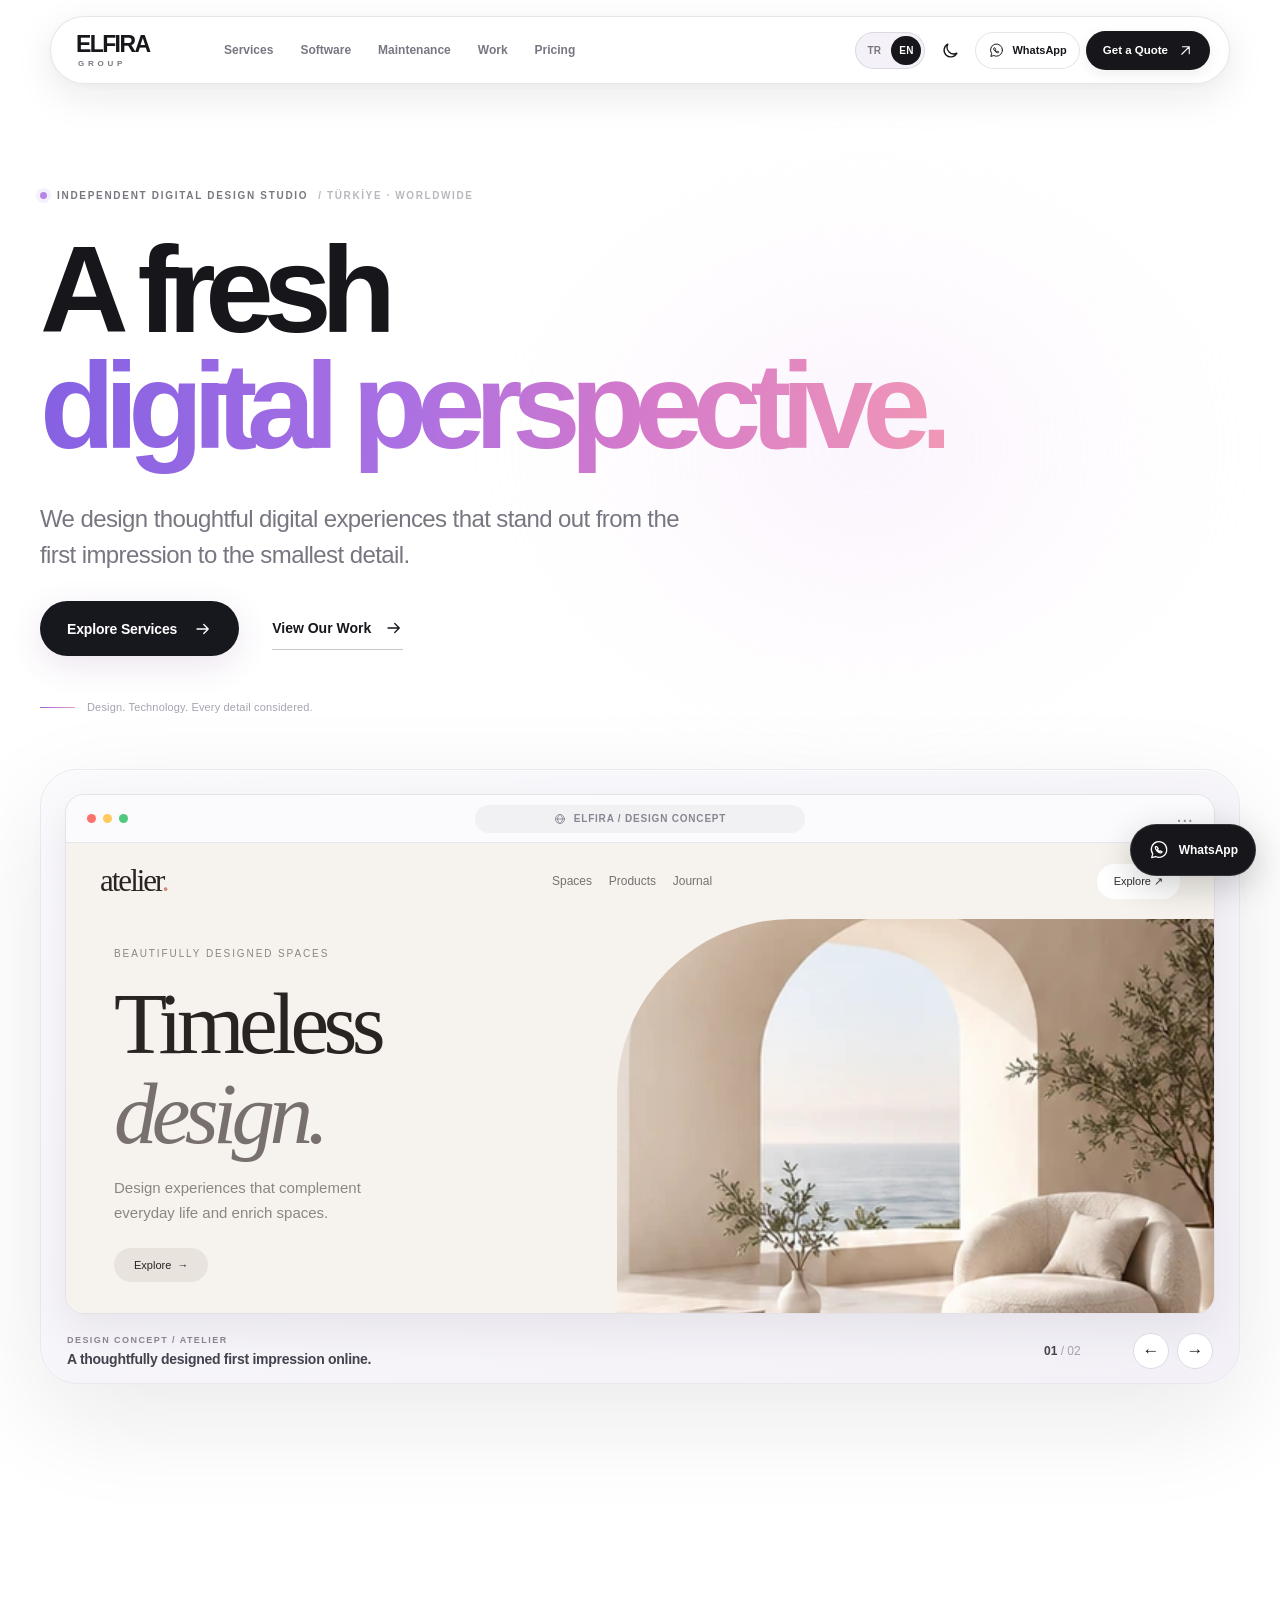
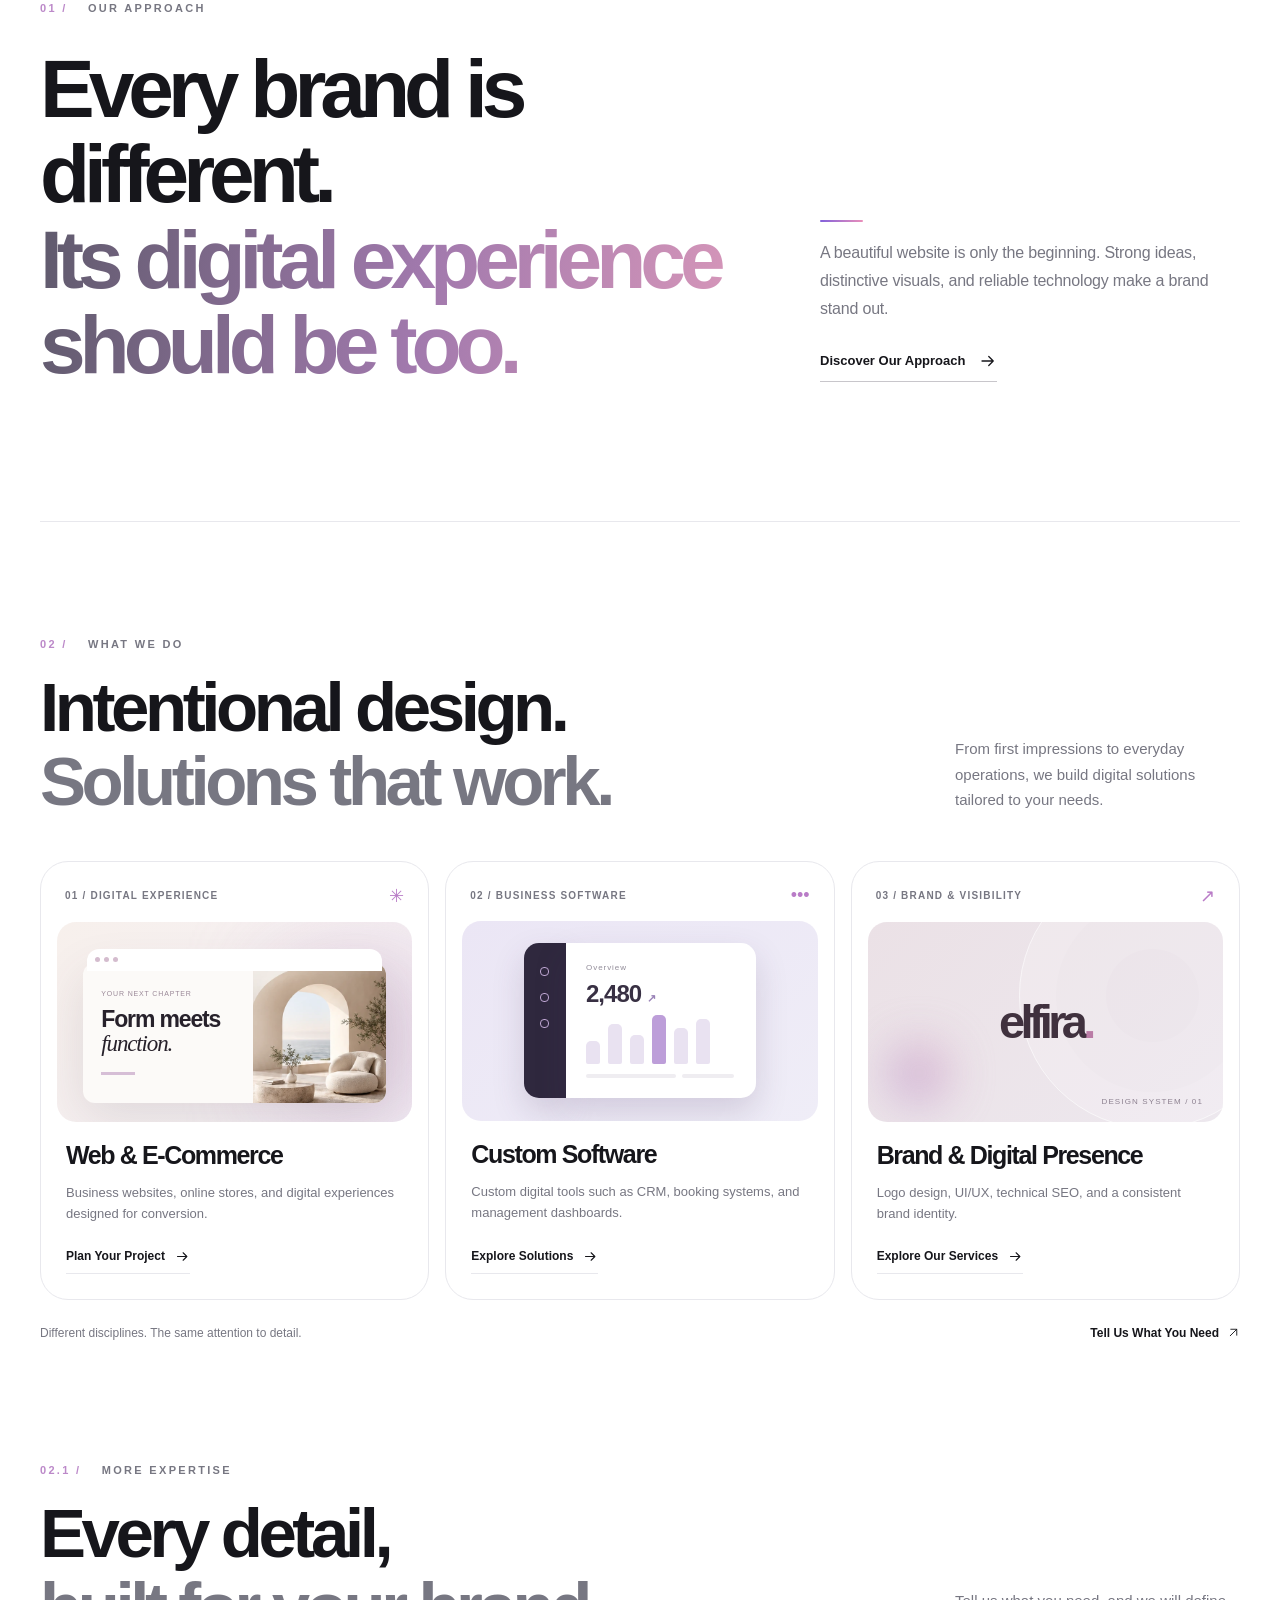
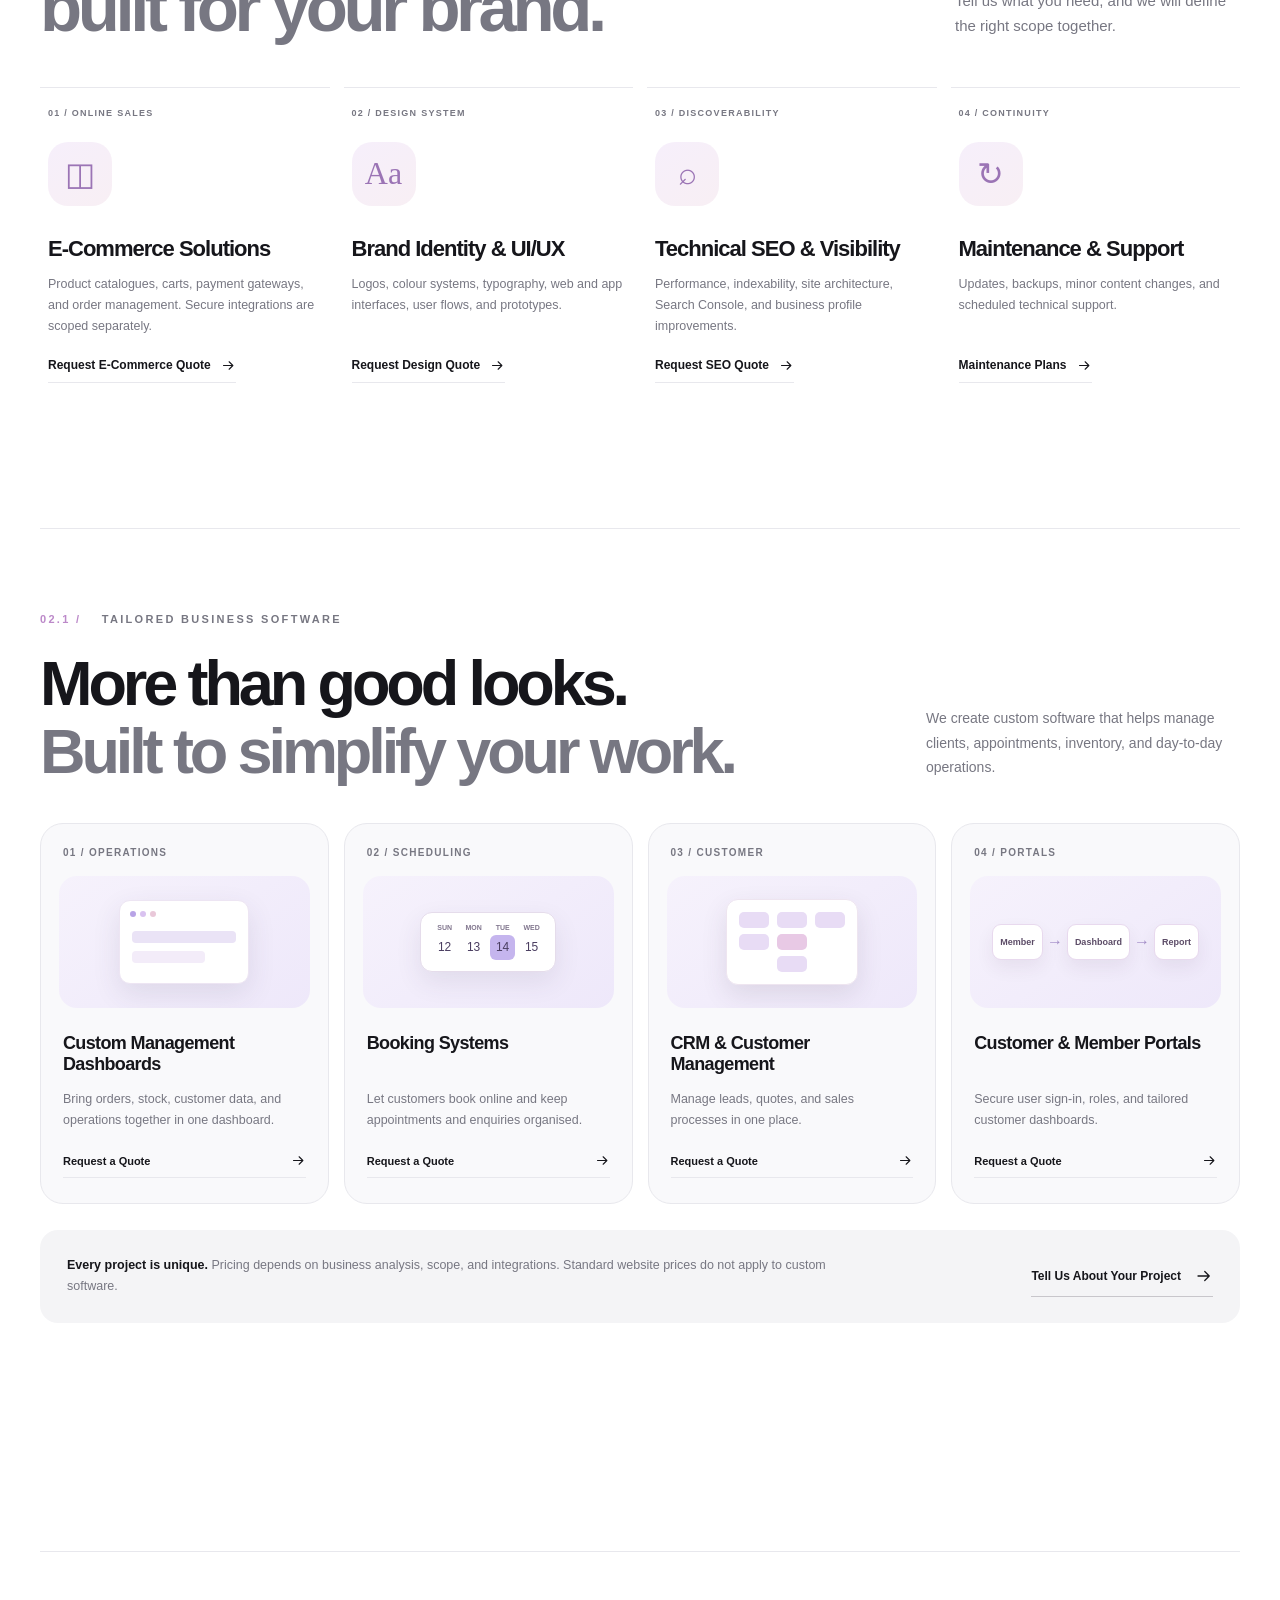
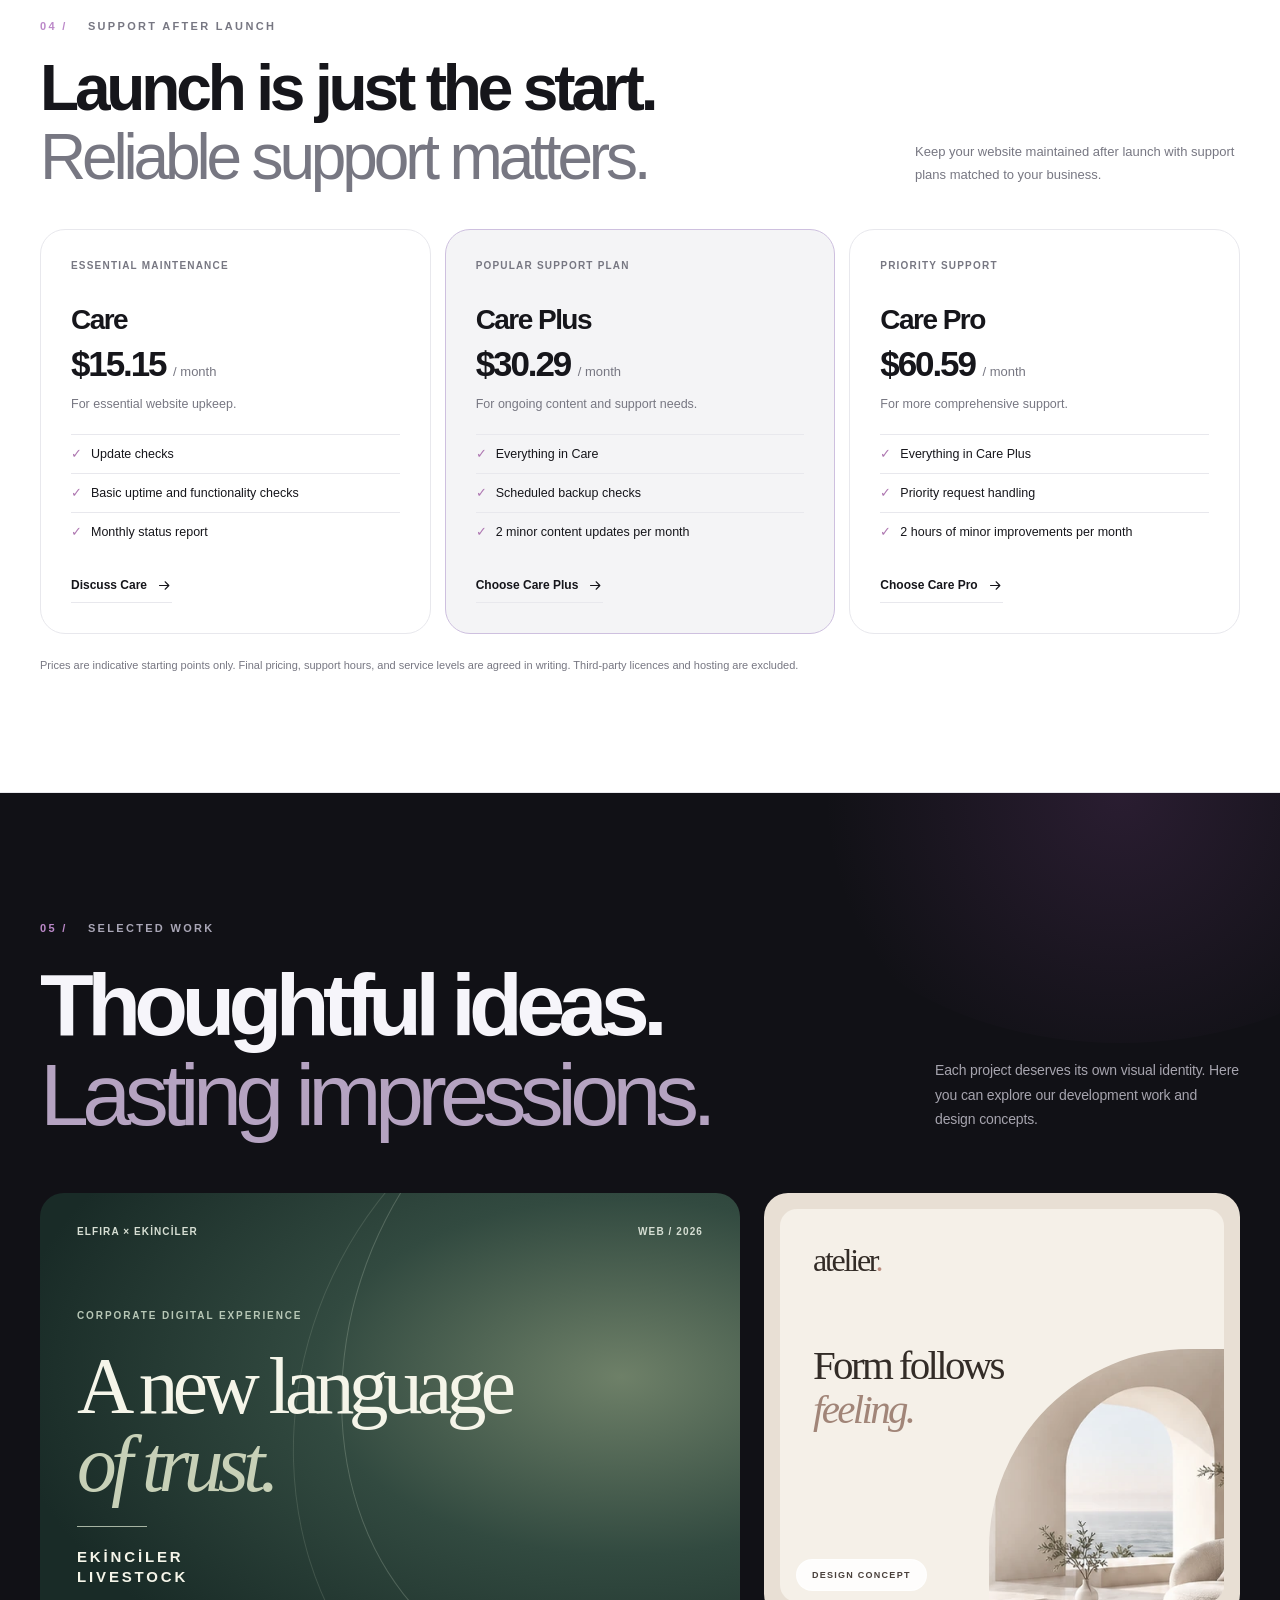
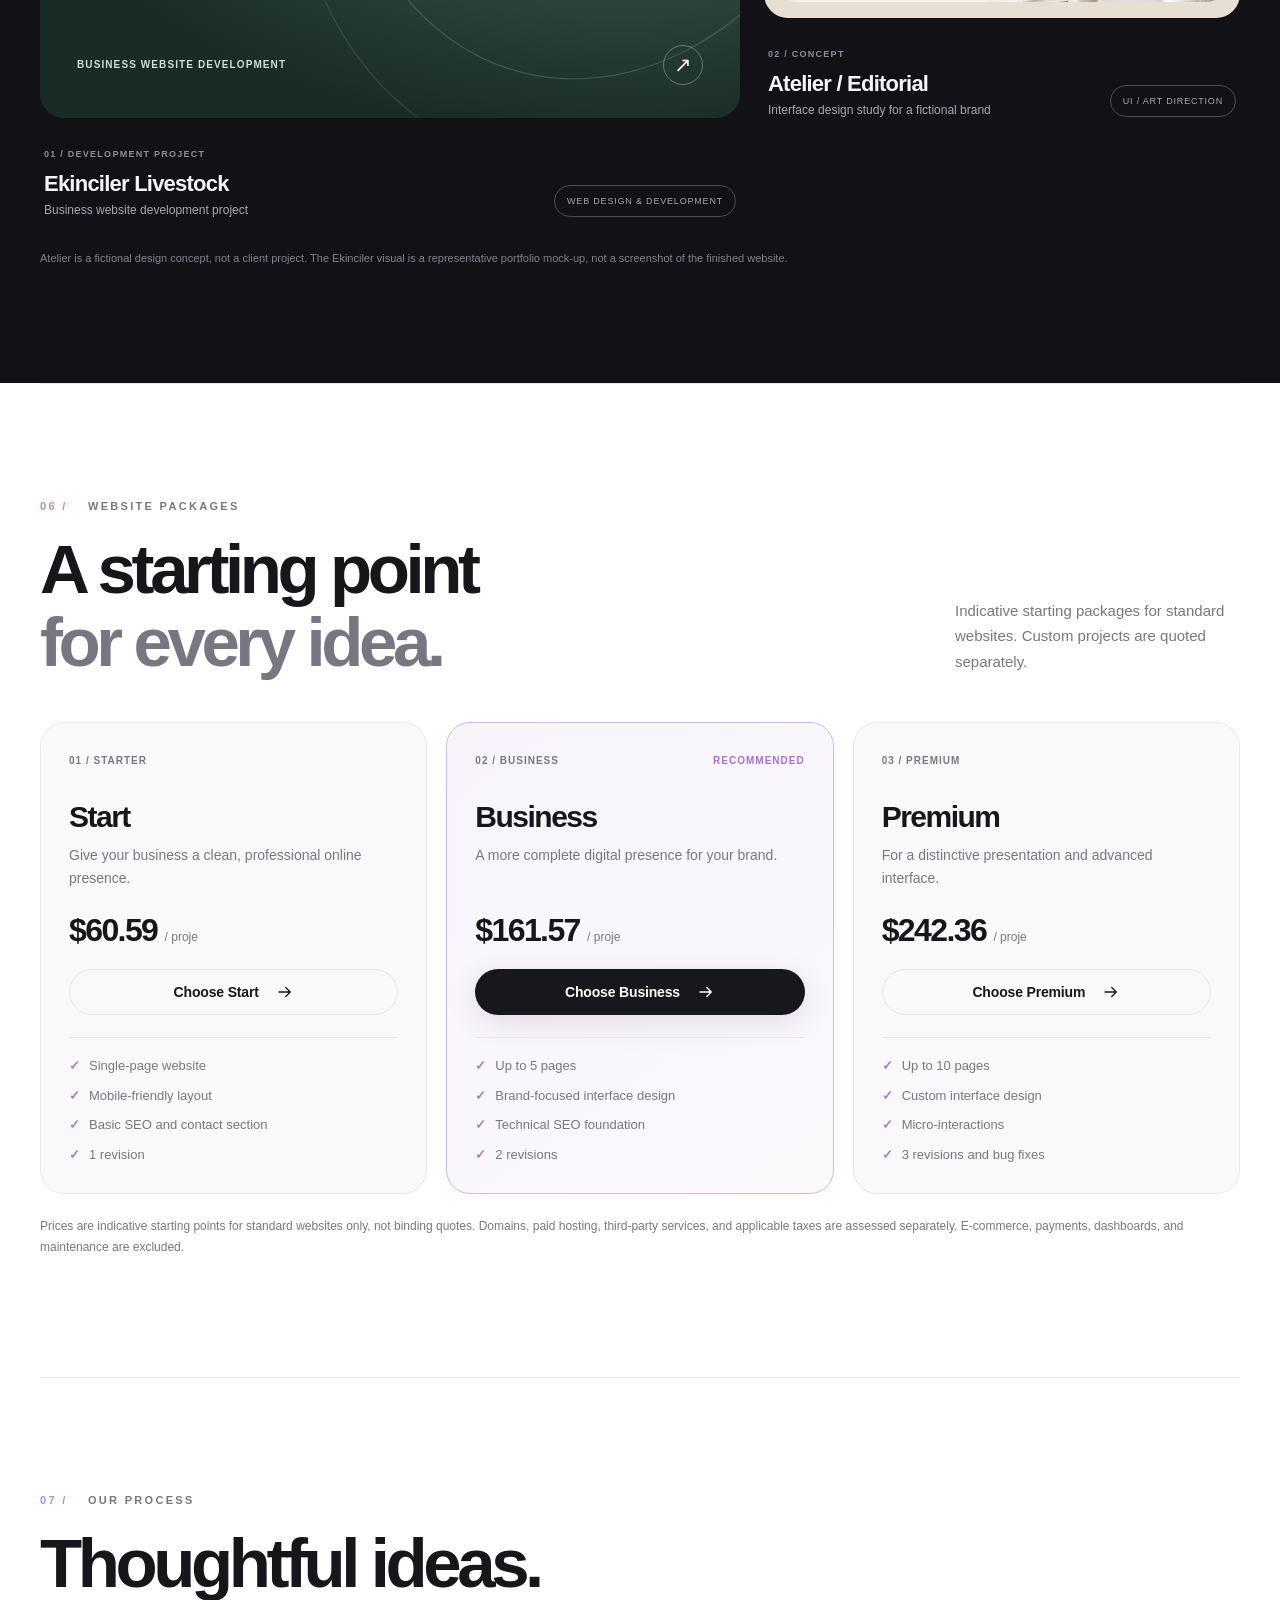
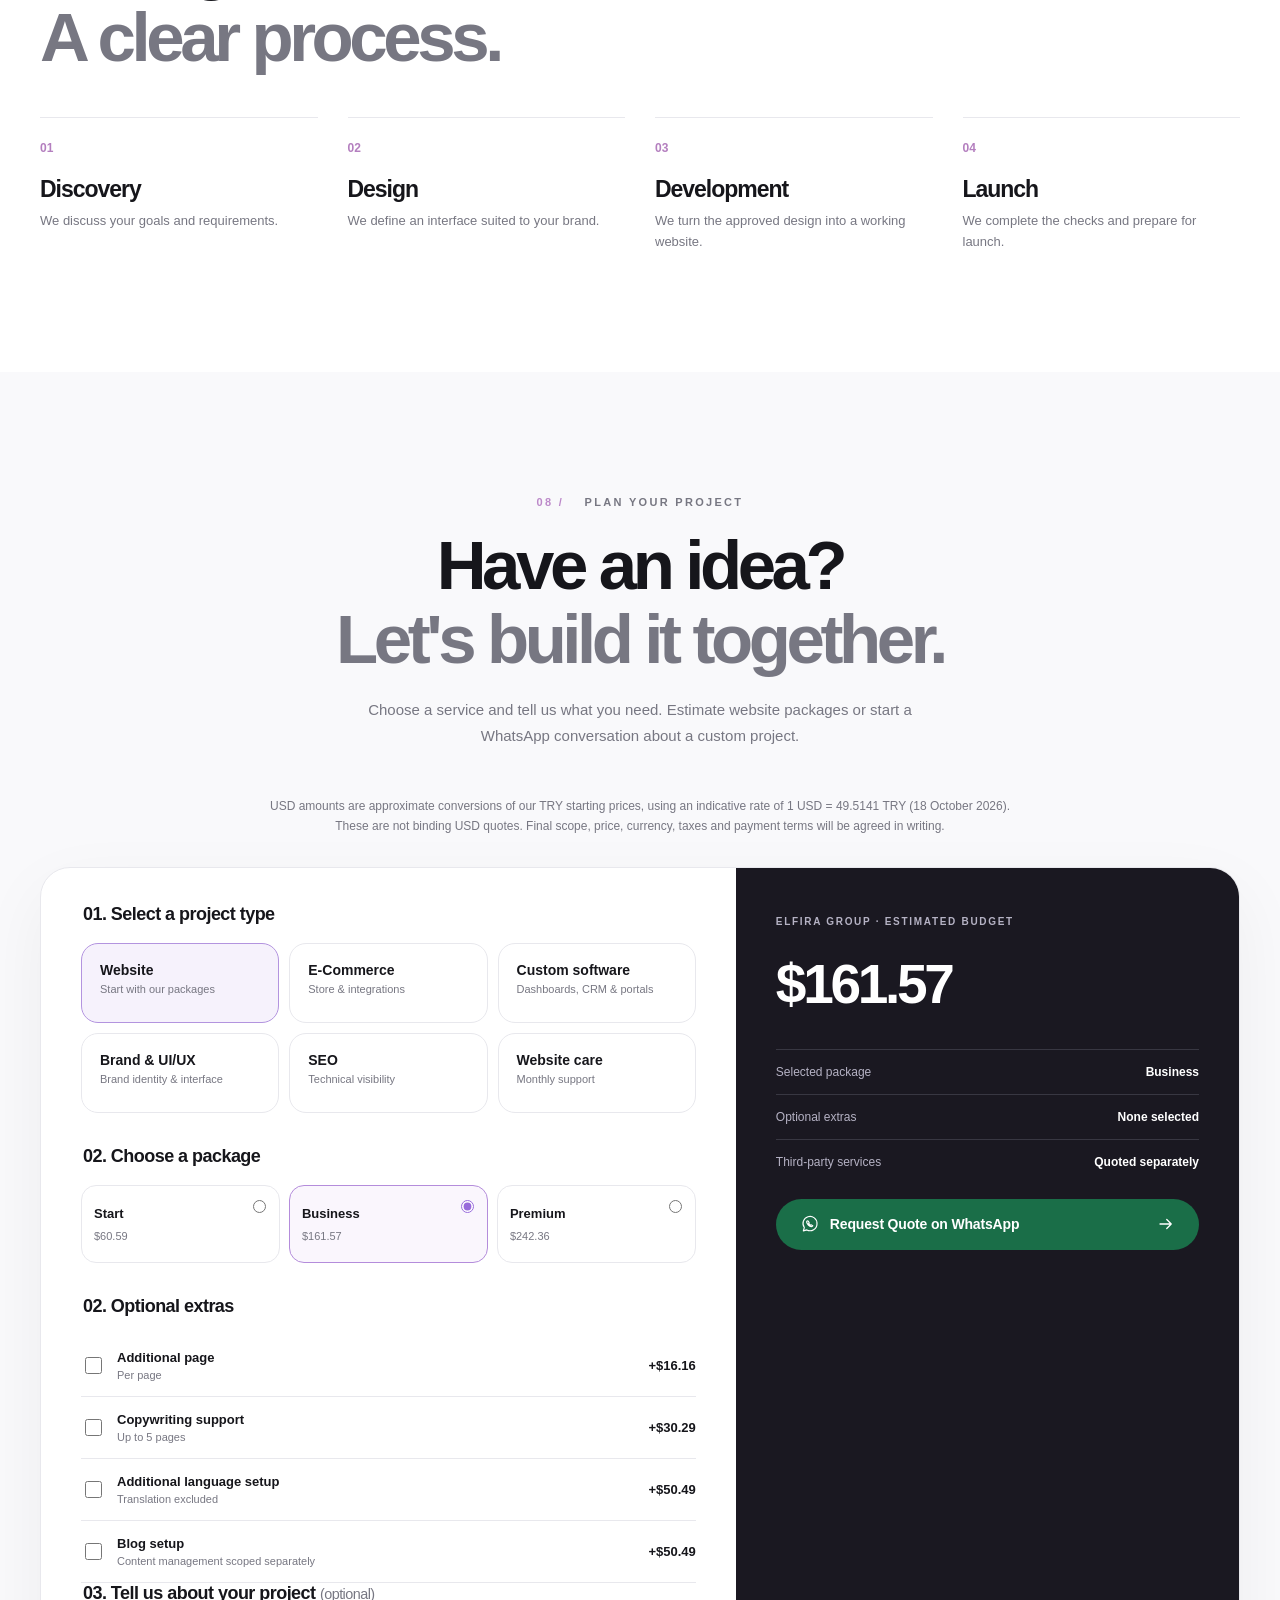
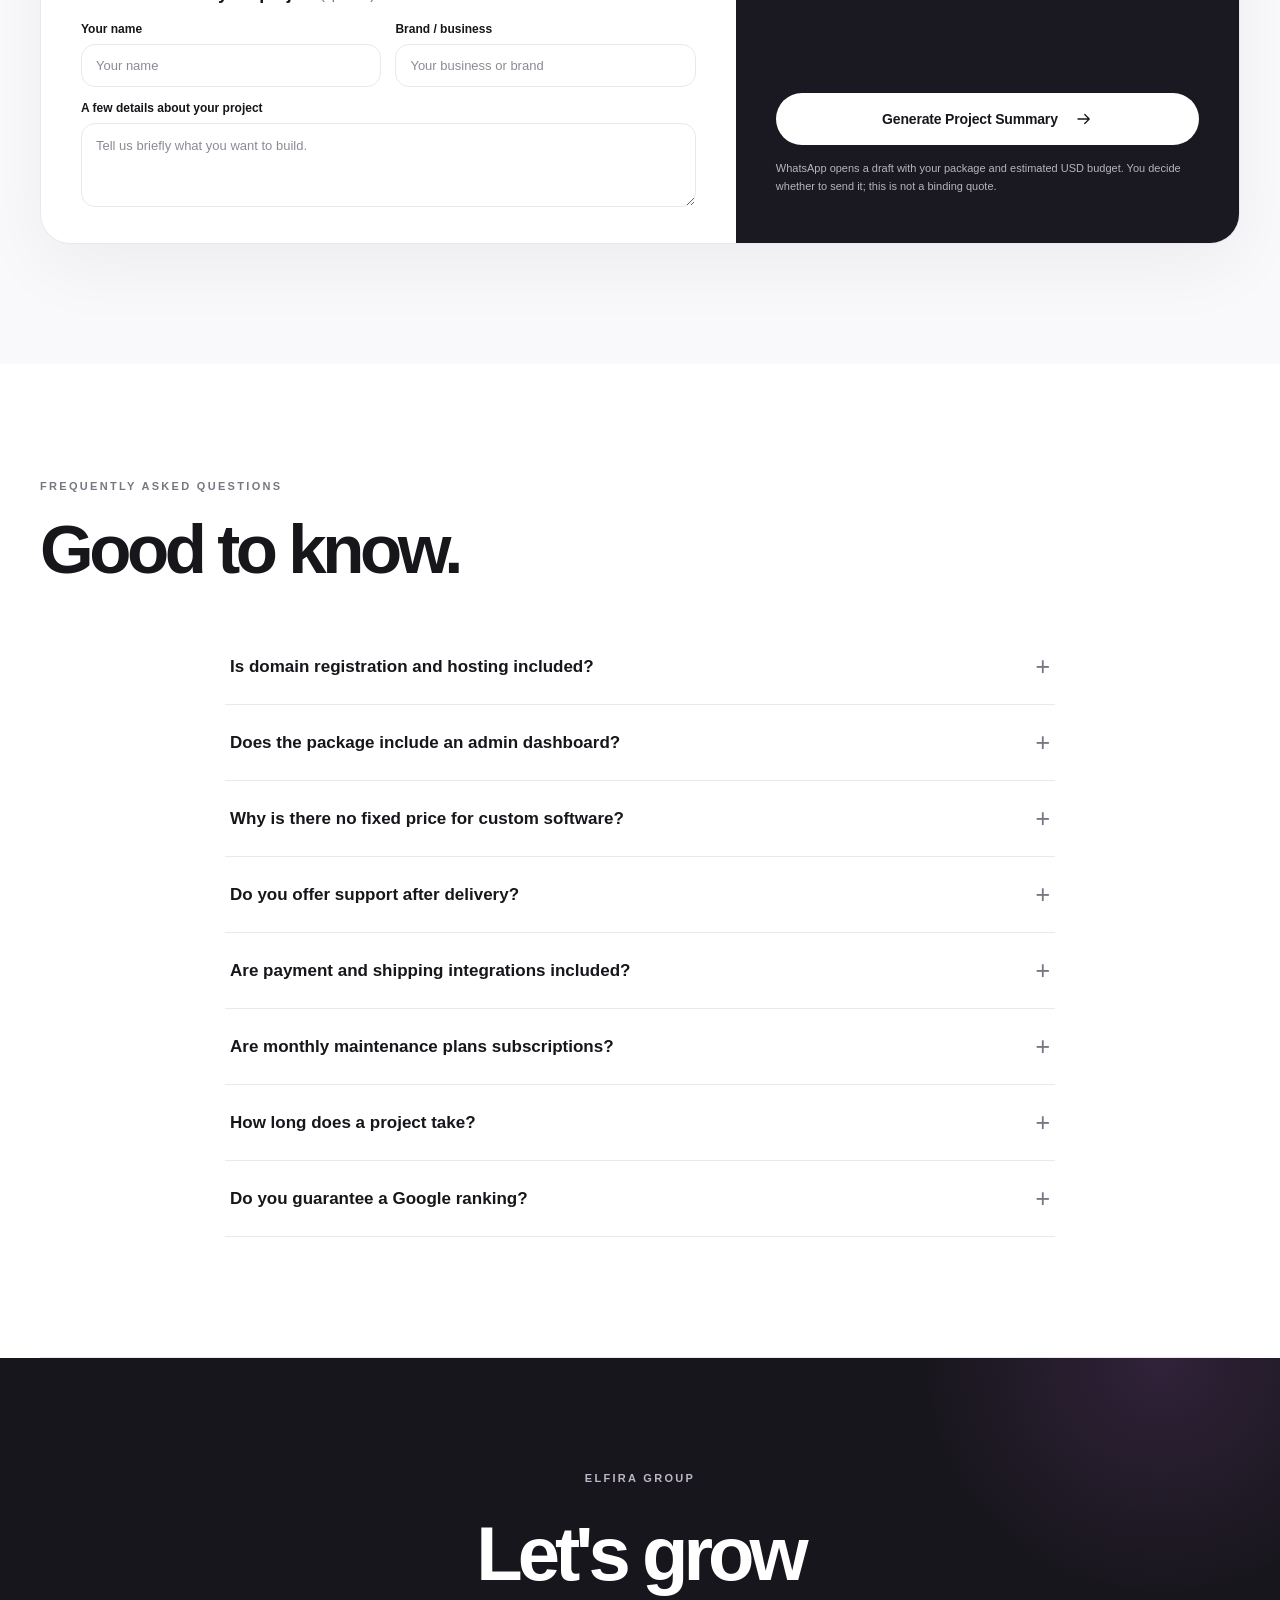
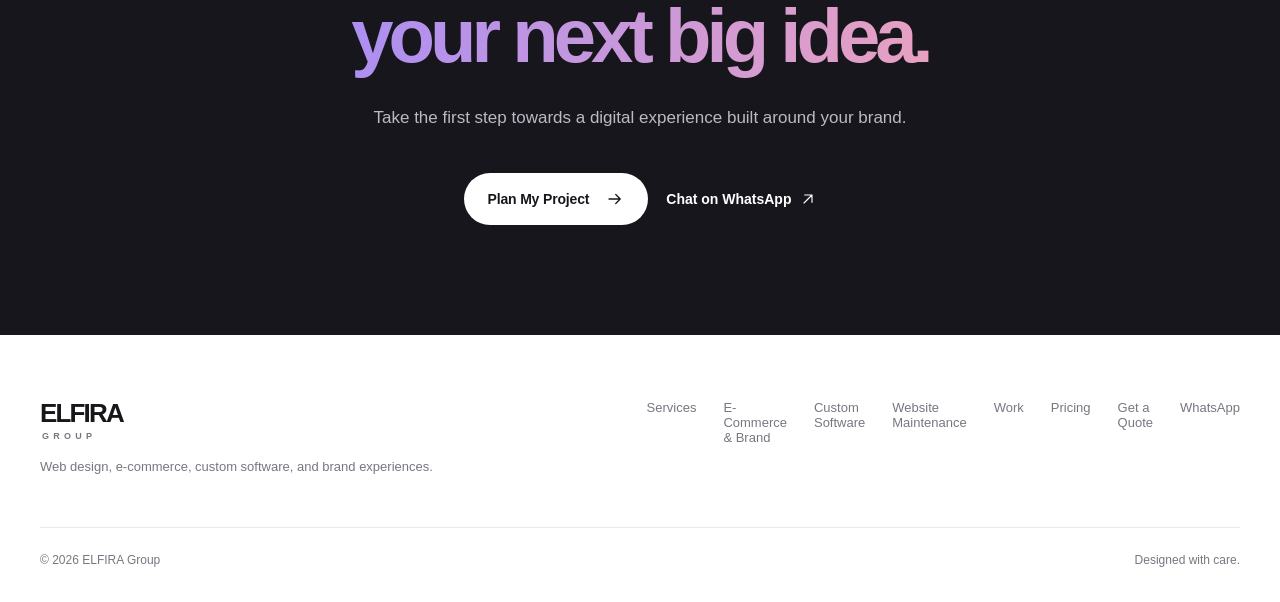
==== en/index.html @ a20428e8 "Add Open Graph image, canonical URL and social card metadata (en_US)" ====
<!doctype html>
<html lang="en">
<head>
  <meta charset="utf-8">
  <meta name="viewport" content="width=device-width, initial-scale=1, viewport-fit=cover">
  <meta name="theme-color" content="#ffffff">
  <meta name="description" content="ELFIRA Group builds thoughtful websites, e-commerce experiences, custom business software and brand identities. Based in Türkiye, working worldwide.">
  <meta property="og:title" content="ELFIRA Group | Digital Design & Development">
  <meta property="og:description" content="Thoughtful websites, e-commerce and digital experiences, crafted for businesses worldwide.">
  <meta property="og:type" content="website">
  <meta property="og:locale" content="en_US">
  <meta property="og:site_name" content="ELFIRA Group">
  <meta property="og:url" content="https://elfiragroup.com/en/">
  <meta property="og:image" content="https://elfiragroup.com/assets/social-preview.svg?v=20261018">
  <meta property="og:image:type" content="image/svg+xml">
  <meta property="og:image:width" content="1200">
  <meta property="og:image:height" content="630">
  <meta property="og:image:alt" content="ELFIRA Group — Digital Design and Development">
  <meta property="og:image" content="https://elfiragroup.com/assets/atelier-interior.webp">
  <meta property="og:image:type" content="image/webp">
  <meta name="twitter:card" content="summary_large_image">
  <meta name="twitter:title" content="ELFIRA Group | Digital Design &amp; Development">
  <meta name="twitter:image" content="https://elfiragroup.com/assets/social-preview.svg?v=20261018">
  <link rel="canonical" href="https://elfiragroup.com/en/">
  <link rel="icon" type="image/svg+xml" href="../assets/favicon.svg">
  <link rel="stylesheet" href="../assets/styles.css">
  <link rel="stylesheet" href="../assets/v6.css">
  <script src="../assets/app.js" defer></script>
  <script src="../assets/v6.js" defer></script>
  <script src="../assets/whatsapp.js" defer></script>
  <script src="../assets/dock.js" defer></script>
  <link rel="stylesheet" href="../assets/whatsapp.css">
  <link rel="stylesheet" href="../assets/v8.css">
  <link rel="stylesheet" href="../assets/v9.css">
  <link rel="stylesheet" href="../assets/dock.css">
  <link rel="stylesheet" href="../assets/language.css">
  <link rel="alternate" hreflang="tr" href="https://elfiragroup.com/">
  <link rel="alternate" hreflang="en" href="https://elfiragroup.com/en/">
  <link rel="alternate" hreflang="x-default" href="https://elfiragroup.com/">
  <title>ELFIRA Group | Web Design, E-Commerce & Custom Software</title>
<style>.currency-note{max-width:760px;margin:25px auto 30px;text-align:center;color:var(--muted);font-size:12px;line-height:1.7}</style>
</head>
<body>
  <a class="skip-link" href="#main">Skip to content</a>
  <svg class="svg-defs" xmlns="http://www.w3.org/2000/svg" aria-hidden="true">
    <symbol id="arrow" viewBox="0 0 24 24"><path d="M4 12h15m-6-6 6 6-6 6"/></symbol>
    <symbol id="up-right" viewBox="0 0 24 24"><path d="M6 18 18 6M7 6h11v11"/></symbol>
    <symbol id="moon" viewBox="0 0 24 24"><path d="M20 15.4A8.5 8.5 0 0 1 8.6 4 8.5 8.5 0 1 0 20 15.4Z"/></symbol>
    <symbol id="sun" viewBox="0 0 24 24"><circle cx="12" cy="12" r="4"/><path d="M12 2v2m0 16v2M4.9 4.9l1.4 1.4m11.4 11.4 1.4 1.4M2 12h2m16 0h2M4.9 19.1l1.4-1.4M17.7 6.3l1.4-1.4"/></symbol>
    <symbol id="menu-icon" viewBox="0 0 24 24"><path d="M3 7h18M3 17h18"/></symbol>
    <symbol id="close-icon" viewBox="0 0 24 24"><path d="m5 5 14 14M19 5 5 19"/></symbol>
    <symbol id="check" viewBox="0 0 24 24"><path d="m5 12 4.5 4.5L19 7"/></symbol>
    <symbol id="copy" viewBox="0 0 24 24"><rect x="8" y="8" width="12" height="12" rx="2"/><path d="M16 8V6a2 2 0 0 0-2-2H6a2 2 0 0 0-2 2v8a2 2 0 0 0 2 2h2"/></symbol>
    <symbol id="download" viewBox="0 0 24 24"><path d="M12 3v12m-5-5 5 5 5-5M4 18v3h16v-3"/></symbol>
    <symbol id="globe" viewBox="0 0 24 24"><circle cx="12" cy="12" r="9"/><path d="M3 12h18m-9-9c3.5 3.3 5 6.2 5 9s-1.5 5.7-5 9c-3.5-3.3-5-6.2-5-9s1.5-5.7 5-9"/></symbol>
  </svg>
  <header class="site-header" id="top">
    <div class="nav-container">
      <a class="brand" href="#top" aria-label="ELFIRA Group home"><strong>ELFIRA</strong><span>GROUP</span></a>
      <nav class="nav-desktop" aria-label="Main menu"><a href="#hizmetler">Services</a><a href="#yazilim">Software</a><a href="#bakim">Maintenance</a><a href="#calismalar">Work</a><a href="#paketler">Pricing</a></nav>
      <div class="nav-actions">
        <div class="language-switch" role="group" aria-label="Language selection"><a href="/" lang="tr" hreflang="tr" aria-label="Türkçe">TR</a><a class="active" href="/en/" lang="en" aria-current="page">EN</a></div>
        <button class="icon-button" id="theme-toggle" type="button" aria-label="Switch to dark mode"><svg><use href="#moon"/></svg></button>
        <a class="wa-header wa-link" data-wa-kind="general" href="https://wa.me/905374880884" target="_blank" rel="noopener noreferrer"><svg aria-hidden="true" class="whatsapp-symbol" viewBox="0 0 24 24"><path d="M20.4 11.6a8.4 8.4 0 0 1-12.2 7.5L4 20.3l1.2-4.1a8.4 8.4 0 1 1 15.2-4.6Z"/><path d="M8.6 8.3c-.4.3-.7.8-.6 1.4.4 2.3 3.1 5.1 5.5 5.5.5.1 1.1-.3 1.5-.7l.3-.5-2.1-1.1-.8.8a5.8 5.8 0 0 1-2.1-2.1l.8-.8-1.1-2.1-.5-.3Z"/></svg><span>WhatsApp</span></a>
        <a class="nav-cta" href="#teklif">Get a Quote <svg><use href="#up-right"/></svg></a>
        <button class="icon-button menu-toggle" id="menu-toggle" type="button" aria-label="Open menu" aria-expanded="false" aria-controls="mobile-menu"><svg><use href="#menu-icon"/></svg></button>
      </div>
    </div>
    <nav id="mobile-menu" class="mobile-menu" aria-label="Mobile menu" hidden><a href="#hizmetler">Services <span>↗</span></a><a href="#yazilim">Custom Software <span>↗</span></a><a href="#bakim">Maintenance Plans <span>↗</span></a><a href="#calismalar">Work <span>↗</span></a><a href="#paketler">Website Plans <span>↗</span></a><a href="#surec">Our Process <span>↗</span></a><a href="#teklif">Get a Quote <span>↗</span></a><a class="wa-link" data-wa-kind="general" href="https://wa.me/905374880884" target="_blank" rel="noopener noreferrer">Message us on WhatsApp <span>↗</span></a></nav>
  </header>

  <main id="main">
    <section class="hero section-wrap" aria-labelledby="hero-title">
      <div class="hero-text">
        <span class="subtle-kicker"><span class="live-point"></span> INDEPENDENT DIGITAL DESIGN STUDIO <span class="hero-kicker-side">/ TÜRKİYE · WORLDWIDE</span></span>
        <h1 id="hero-title">A fresh<br><span class="gradient-title">digital perspective.</span></h1>
        <p>We design thoughtful digital experiences that stand out from the first impression to the smallest detail.</p>
        <div class="hero-actions"><a class="button button-dark" href="#hizmetler">Explore Services <svg><use href="#arrow"/></svg></a><a class="text-link" href="#calismalar">View Our Work <svg><use href="#arrow"/></svg></a></div>
        <div class="hero-note"><span class="note-line"></span><span>Design. Technology. Every detail considered.</span></div>
      </div>
      <div class="showcase-shell" aria-label="Design concept for fictional Atelier brand">
        <div class="browser-window">
          <div class="browser-bar"><div class="window-dots" aria-hidden="true"><i></i><i></i><i></i></div><span class="browser-address"><svg><use href="#globe"/></svg> ELFIRA / DESIGN CONCEPT</span><span class="browser-options" aria-hidden="true">···</span></div>
          <div class="showcase-slide" data-slide="0">
          <div class="atelier-page">
            <div class="atelier-nav"><strong>atelier<span>.</span></strong><div class="atelier-navlinks">Spaces &nbsp;&nbsp;&nbsp; Products &nbsp;&nbsp;&nbsp; Journal</div><span class="atelier-visit">Explore ↗</span></div>
            <div class="atelier-main"><div class="atelier-copy"><span>BEAUTIFULLY DESIGNED SPACES</span><h2>Timeless<br><em>design.</em></h2><p>Design experiences that complement everyday life and enrich spaces.</p><div class="atelier-chip">Explore&nbsp; →</div></div><div class="atelier-art" role="img" aria-label="Cream sofa in a bright architectural interior"></div></div>
          </div>
          </div>
          <div class="showcase-slide ekinciler-slide" data-slide="1" hidden>
            <div class="ekinciler-site">
              <div class="ekin-site-nav"><div class="ekin-wordmark"><span class="ekin-symbol">E.</span><span>EKİNCİLER <small>LIVESTOCK</small></span></div><div class="ekin-navlinks">About &nbsp;&nbsp;&nbsp; Services &nbsp;&nbsp;&nbsp; Contact</div><span class="ekin-site-pill">Get in touch ↗</span></div>
              <div class="ekin-hero"><div class="ekin-copy"><span>ROOTED IN TRUST AND HARD WORK</span><h2>Rooted in tradition,<br><em>built for the future.</em></h2><p>Presenting a business story clearly and confidently online.</p><span class="ekin-button">Get to know us <span>↗</span></span></div><div class="ekin-art" aria-hidden="true"><div class="ekin-sun"></div><div class="ekin-hills hill-back"></div><div class="ekin-hills hill-front"></div><div class="ekin-art-label">BUSINESS WEBSITE / 2026</div></div></div>
            </div>
          </div>
        </div>
        <div class="showcase-caption"><div class="showcase-caption-copy"><span id="showcase-type">DESIGN CONCEPT / ATELIER</span><strong id="showcase-title">A thoughtfully designed first impression online.</strong></div><div class="showcase-controls" aria-label="Project preview controls"><span id="showcase-counter">01 <i>/ 02</i></span><button type="button" id="showcase-prev" aria-label="Previous project">←</button><button type="button" id="showcase-next" aria-label="Next project">→</button></div></div>
      </div>
    </section>

    <section class="intro-statement section-wrap" id="hakkimizda">
      <span class="eyebrow"><span class="section-index">01 /</span> OUR APPROACH</span>
      <div class="philosophy-layout"><h2>Every brand is different.<br><em>Its digital experience should be too.</em></h2><div class="philosophy-copy"><span class="tiny-rule"></span><p>A beautiful website is only the beginning. Strong ideas, distinctive visuals, and reliable technology make a brand stand out.</p><a href="#calismalar" class="text-link">Discover Our Approach <svg><use href="#arrow"/></svg></a></div></div>
    </section>

    <section class="services section-wrap" id="hizmetler" aria-labelledby="services-title">
      <div class="section-heading"><div><span class="eyebrow"><span class="section-index">02 /</span> WHAT WE DO</span><h2 id="services-title">Intentional design.<br><em>Solutions that work.</em></h2></div><p>From first impressions to everyday operations, we build digital solutions tailored to your needs.</p></div>
      <div class="pillar-grid">
        <article class="pillar pillar-web"><div class="pillar-top"><span>01 / DIGITAL EXPERIENCE</span><span class="pillar-asterisk" aria-hidden="true">✳</span></div><div class="pillar-illustration website-panel" aria-hidden="true"><div class="panel-bar"><i></i><i></i><i></i></div><div class="panel-content"><div><small>YOUR NEXT CHAPTER</small><strong>Form meets<br><em>function.</em></strong><span></span></div><div class="panel-image"></div></div></div><div class="pillar-bottom"><h3>Web & E-Commerce</h3><p>Business websites, online stores, and digital experiences designed for conversion.</p><a class="pillar-link choose-kind" data-kind="commerce" href="#teklif">Plan Your Project <svg><use href="#arrow"/></svg></a></div></article>
        <article class="pillar pillar-software"><div class="pillar-top"><span>02 / BUSINESS SOFTWARE</span><span class="pillar-mark" aria-hidden="true">•••</span></div><div class="pillar-illustration interface-panel" aria-hidden="true"><div class="interface-sidebar"><i></i><i></i><i></i></div><div class="interface-main"><span>Overview</span><strong>2,480 <small>↗</small></strong><div class="interface-chart"><i></i><i></i><i></i><i></i><i></i><i></i></div><div class="interface-bars"><span></span><span></span></div></div></div><div class="pillar-bottom"><h3>Custom Software</h3><p>Custom digital tools such as CRM, booking systems, and management dashboards.</p><a class="pillar-link choose-kind" data-kind="software" href="#teklif">Explore Solutions <svg><use href="#arrow"/></svg></a></div></article>
        <article class="pillar pillar-brand"><div class="pillar-top"><span>03 / BRAND & VISIBILITY</span><span class="pillar-mark" aria-hidden="true">↗</span></div><div class="pillar-illustration identity-panel" aria-hidden="true"><span class="identity-circ"></span><b>elfira<span>.</span></b><small>DESIGN SYSTEM / 01</small></div><div class="pillar-bottom"><h3>Brand & Digital Presence</h3><p>Logo design, UI/UX, technical SEO, and a consistent brand identity.</p><a class="pillar-link choose-kind" data-kind="identity" href="#teklif">Explore Our Services <svg><use href="#arrow"/></svg></a></div></article>
      </div>
      <div class="services-bottom-note"><span>Different disciplines. The same attention to detail.</span><a href="#teklif">Tell Us What You Need <svg><use href="#up-right"/></svg></a></div>
    </section>

    <section class="specialties section-wrap" id="detaylar" aria-labelledby="specialties-title">
      <div class="section-heading"><div><span class="eyebrow"><span class="section-index">02.1 /</span> MORE EXPERTISE</span><h2 id="specialties-title">Every detail,<br><em>built for your brand.</em></h2></div><p>Tell us what you need, and we will define the right scope together.</p></div>
      <div class="specialty-grid">
        <article class="specialty"><span class="specialty-label">01 / ONLINE SALES</span><div class="specialty-icon" aria-hidden="true">◫</div><h3>E-Commerce Solutions</h3><p>Product catalogues, carts, payment gateways, and order management. Secure integrations are scoped separately.</p><a class="choose-kind" data-kind="commerce" href="#teklif">Request E-Commerce Quote <svg><use href="#arrow"/></svg></a></article>
        <article class="specialty"><span class="specialty-label">02 / DESIGN SYSTEM</span><div class="specialty-icon" aria-hidden="true">Aa</div><h3>Brand Identity & UI/UX</h3><p>Logos, colour systems, typography, web and app interfaces, user flows, and prototypes.</p><a class="choose-kind" data-kind="identity" href="#teklif">Request Design Quote <svg><use href="#arrow"/></svg></a></article>
        <article class="specialty"><span class="specialty-label">03 / DISCOVERABILITY</span><div class="specialty-icon" aria-hidden="true">⌕</div><h3>Technical SEO & Visibility</h3><p>Performance, indexability, site architecture, Search Console, and business profile improvements.</p><a class="choose-kind" data-kind="seo" href="#teklif">Request SEO Quote <svg><use href="#arrow"/></svg></a></article>
        <article class="specialty"><span class="specialty-label">04 / CONTINUITY</span><div class="specialty-icon" aria-hidden="true">↻</div><h3>Maintenance & Support</h3><p>Updates, backups, minor content changes, and scheduled technical support.</p><a class="choose-kind" data-kind="care" href="#teklif">Maintenance Plans <svg><use href="#arrow"/></svg></a></article>
      </div>
    </section>

    <section class="solutions-section section-wrap" id="yazilim" aria-labelledby="solutions-title">
      <div class="solutions-intro">
        <div><span class="eyebrow"><span class="section-index">02.1 /</span> TAILORED BUSINESS SOFTWARE</span><h2 id="solutions-title">More than good looks.<br><em>Built to simplify your work.</em></h2></div>
        <p>We create custom software that helps manage clients, appointments, inventory, and day-to-day operations.</p>
      </div>
      <div class="solutions-grid">
        <article class="solution-item"><span class="solution-index">01 / OPERATIONS</span><div class="solution-visual" aria-hidden="true"><span class="mini-window"><i></i><i></i><i></i><b></b><em></em></span></div><h3>Custom Management Dashboards</h3><p>Bring orders, stock, customer data, and operations together in one dashboard.</p><a class="solution-cta choose-solution" data-solution="panel" href="#teklif">Request a Quote <svg><use href="#arrow"/></svg></a></article>
        <article class="solution-item"><span class="solution-index">02 / SCHEDULING</span><div class="solution-visual appointments-art" aria-hidden="true"><div class="calendar-art"><span>SUN</span><span>MON</span><span>TUE</span><span>WED</span><i>12</i><i>13</i><i>14</i><i>15</i></div></div><h3>Booking Systems</h3><p>Let customers book online and keep appointments and enquiries organised.</p><a class="solution-cta choose-solution" data-solution="appointment" href="#teklif">Request a Quote <svg><use href="#arrow"/></svg></a></article>
        <article class="solution-item"><span class="solution-index">03 / CUSTOMER</span><div class="solution-visual crm-art" aria-hidden="true"><div class="crm-columns"><i><b></b><b></b></i><i><b></b><b></b><b></b></i><i><b></b></i></div></div><h3>CRM &amp; Customer Management</h3><p>Manage leads, quotes, and sales processes in one place.</p><a class="solution-cta choose-solution" data-solution="crm" href="#teklif">Request a Quote <svg><use href="#arrow"/></svg></a></article>
        <article class="solution-item"><span class="solution-index">04 / PORTALS</span><div class="solution-visual automation-art" aria-hidden="true"><div class="flow-art"><span>Member</span><i>→</i><span>Dashboard</span><i>→</i><span>Report</span></div></div><h3>Customer & Member Portals</h3><p>Secure user sign-in, roles, and tailored customer dashboards.</p><a class="solution-cta choose-solution" data-solution="portal" href="#teklif">Request a Quote <svg><use href="#arrow"/></svg></a></article>
      </div>
      <div class="solutions-footnote"><p><strong>Every project is unique.</strong> Pricing depends on business analysis, scope, and integrations. Standard website prices do not apply to custom software.</p><a href="#teklif" class="text-link choose-solution" data-solution="panel">Tell Us About Your Project <svg><use href="#arrow"/></svg></a></div>
    </section>

    <section class="care-section section-wrap" id="bakim" aria-labelledby="care-title">
      <div class="care-header"><div><span class="eyebrow"><span class="section-index">04 /</span> SUPPORT AFTER LAUNCH</span><h2 id="care-title">Launch is just the start.<br><em>Reliable support matters.</em></h2></div><p>Keep your website maintained after launch with support plans matched to your business.</p></div>
      <div class="care-grid">
        <article class="care-card"><span class="care-eyebrow">ESSENTIAL MAINTENANCE</span><h3>Care</h3><div class="care-cost">$15.15 <span>/ month</span></div><p>For essential website upkeep.</p><ul><li>Update checks</li><li>Basic uptime and functionality checks</li><li>Monthly status report</li></ul><a class="care-cta choose-care" href="#teklif" data-care="care">Discuss Care <svg><use href="#arrow"/></svg></a></article>
        <article class="care-card highlighted"><span class="care-eyebrow">POPULAR SUPPORT PLAN</span><h3>Care Plus</h3><div class="care-cost">$30.29 <span>/ month</span></div><p>For ongoing content and support needs.</p><ul><li>Everything in Care</li><li>Scheduled backup checks</li><li>2 minor content updates per month</li></ul><a class="care-cta choose-care" href="#teklif" data-care="plus">Choose Care Plus <svg><use href="#arrow"/></svg></a></article>
        <article class="care-card"><span class="care-eyebrow">PRIORITY SUPPORT</span><h3>Care Pro</h3><div class="care-cost">$60.59 <span>/ month</span></div><p>For more comprehensive support.</p><ul><li>Everything in Care Plus</li><li>Priority request handling</li><li>2 hours of minor improvements per month</li></ul><a class="care-cta choose-care" href="#teklif" data-care="pro">Choose Care Pro <svg><use href="#arrow"/></svg></a></article>
      </div>
      <p class="care-disclaimer">Prices are indicative starting points only. Final pricing, support hours, and service levels are agreed in writing. Third-party licences and hosting are excluded.</p>
    </section>

    <section class="work-section" id="calismalar">
      <div class="section-wrap">
        <div class="work-head"><div><span class="eyebrow"><span class="section-index">05 /</span> SELECTED WORK</span><h2>Thoughtful ideas.<br><em>Lasting impressions.</em></h2></div><p>Each project deserves its own visual identity. Here you can explore our development work and design concepts.</p></div>
        <div class="portfolio-grid">
          <article class="portfolio-primary"><div class="portfolio-poster poster-eki"><div class="poster-top"><span>ELFIRA × EKİNCİLER</span><span>WEB / 2026</span></div><div class="eki-center"><small>CORPORATE DIGITAL EXPERIENCE</small><strong>A new language<br><em>of trust.</em></strong><span class="eki-rule"></span><p>EKİNCİLER<br>LIVESTOCK</p></div><div class="poster-bottom"><span>BUSINESS WEBSITE DEVELOPMENT</span><button class="poster-round" type="button" id="preview-ekinciler" aria-label="Ekinciler proje önizlemesini aç">↗</button></div></div><div class="project-meta"><div><span>01 / DEVELOPMENT PROJECT</span><h3>Ekinciler Livestock</h3><p>Business website development project</p></div><span class="project-tag">WEB DESIGN & DEVELOPMENT</span></div></article>
          <article class="portfolio-secondary"><div class="portfolio-poster poster-atelier"><div class="atelier-small-visual"><span>atelier<span style="color:#bc8d7f">.</span></span><strong>Form follows<br><em>feeling.</em></strong><div class="atelier-mini-art"></div></div><span class="concept-tag">DESIGN CONCEPT</span></div><div class="project-meta"><div><span>02 / CONCEPT</span><h3>Atelier / Editorial</h3><p>Interface design study for a fictional brand</p></div><span class="project-tag">UI / ART DIRECTION</span></div></article>
        </div>
        <p class="work-disclaimer">Atelier is a fictional design concept, not a client project. The Ekinciler visual is a representative portfolio mock-up, not a screenshot of the finished website.</p>
      </div>
    </section>

    <section class="pricing-section section-wrap" id="paketler">
      <div class="section-heading"><div><span class="eyebrow"><span class="section-index">06 /</span> WEBSITE PACKAGES</span><h2>A starting point<br><em>for every idea.</em></h2></div><p>Indicative starting packages for standard websites. Custom projects are quoted separately.</p></div>
      <div class="pricing-grid">
        <article class="price-card"><div class="price-top"><span>01 / STARTER</span></div><h3>Start</h3><p>Give your business a clean, professional online presence.</p><div class="price">$60.59 <span>/ proje</span></div><a href="#teklif" class="button button-outline choose-plan" data-plan="start">Choose Start <svg><use href="#arrow"/></svg></a><ul><li>Single-page website</li><li>Mobile-friendly layout</li><li>Basic SEO and contact section</li><li>1 revision</li></ul></article>
        <article class="price-card featured"><div class="price-top"><span>02 / BUSINESS</span><b>RECOMMENDED</b></div><h3>Business</h3><p>A more complete digital presence for your brand.</p><div class="price">$161.57 <span>/ proje</span></div><a href="#teklif" class="button button-dark choose-plan" data-plan="business">Choose Business <svg><use href="#arrow"/></svg></a><ul><li>Up to 5 pages</li><li>Brand-focused interface design</li><li>Technical SEO foundation</li><li>2 revisions</li></ul></article>
        <article class="price-card"><div class="price-top"><span>03 / PREMIUM</span></div><h3>Premium</h3><p>For a distinctive presentation and advanced interface.</p><div class="price">$242.36 <span>/ proje</span></div><a href="#teklif" class="button button-outline choose-plan" data-plan="premium">Choose Premium <svg><use href="#arrow"/></svg></a><ul><li>Up to 10 pages</li><li>Custom interface design</li><li>Micro-interactions</li><li>3 revisions and bug fixes</li></ul></article>
      </div>
      <p class="small-print">Prices are indicative starting points for standard websites only, not binding quotes. Domains, paid hosting, third-party services, and applicable taxes are assessed separately. E-commerce, payments, dashboards, and maintenance are excluded.</p>
    </section>

    <section class="steps-section section-wrap" id="surec"><div class="section-heading"><div><span class="eyebrow"><span class="section-index">07 /</span> OUR PROCESS</span><h2>Thoughtful ideas.<br><em>A clear process.</em></h2></div></div><div class="steps-grid"><article><span>01</span><h3>Discovery</h3><p>We discuss your goals and requirements.</p></article><article><span>02</span><h3>Design</h3><p>We define an interface suited to your brand.</p></article><article><span>03</span><h3>Development</h3><p>We turn the approved design into a working website.</p></article><article><span>04</span><h3>Launch</h3><p>We complete the checks and prepare for launch.</p></article></div></section>

    <section class="estimate-section" id="teklif"><div class="section-wrap"><div class="section-heading center"><div><span class="eyebrow"><span class="section-index">08 /</span> PLAN YOUR PROJECT</span><h2>Have an idea?<br><em>Let's build it together.</em></h2></div><p>Choose a service and tell us what you need. Estimate website packages or start a WhatsApp conversation about a custom project.</p></div>
      <p class="currency-note">USD amounts are approximate conversions of our TRY starting prices, using an indicative rate of 1 USD = 49.5141 TRY (18 October 2026). These are not binding USD quotes. Final scope, price, currency, taxes and payment terms will be agreed in writing.</p>
      <div class="estimator"><form id="estimate-form" class="estimate-form">
        <fieldset class="kind-fieldset"><legend>01. Select a project type</legend><div class="kind-picker">
          <label><input name="project-kind" type="radio" value="website" checked><span><b>Website</b><small>Start with our packages</small></span></label>
          <label><input name="project-kind" type="radio" value="commerce"><span><b>E-Commerce</b><small>Store & integrations</small></span></label>
          <label><input name="project-kind" type="radio" value="software"><span><b>Custom software</b><small>Dashboards, CRM & portals</small></span></label>
          <label><input name="project-kind" type="radio" value="identity"><span><b>Brand & UI/UX</b><small>Brand identity & interface</small></span></label>
          <label><input name="project-kind" type="radio" value="seo"><span><b>SEO</b><small>Technical visibility</small></span></label>
          <label><input name="project-kind" type="radio" value="care"><span><b>Website care</b><small>Monthly support</small></span></label>
        </div></fieldset>
        <div id="website-config"><fieldset><legend>02. Choose a package</legend><div class="plan-picker"><label><input name="plan" type="radio" value="start"><span><b>Start</b><small>$60.59</small></span></label><label><input name="plan" type="radio" value="business" checked><span><b>Business</b><small>$161.57</small></span></label><label><input name="plan" type="radio" value="premium"><span><b>Premium</b><small>$242.36</small></span></label></div></fieldset><fieldset><legend>02. Optional extras</legend><div class="extra-picker"><label><input type="checkbox" value="page" data-price="800"><span><b>Additional page</b><small>Per page</small></span><strong>+$16.16</strong></label><label><input type="checkbox" value="copy" data-price="1500"><span><b>Copywriting support</b><small>Up to 5 pages</small></span><strong>+$30.29</strong></label><label><input type="checkbox" value="language" data-price="2500"><span><b>Additional language setup</b><small>Translation excluded</small></span><strong>+$50.49</strong></label><label><input type="checkbox" value="blog" data-price="2500"><span><b>Blog setup</b><small>Content management scoped separately</small></span><strong>+$50.49</strong></label></div></fieldset></div>
        <fieldset id="software-config" hidden><legend>02. What type of software?</legend>
          <div class="software-picker"><label><input type="radio" name="software-solution" value="panel" checked><span>Management dashboard</span></label><label><input type="radio" name="software-solution" value="appointment"><span>Booking system</span></label><label><input type="radio" name="software-solution" value="crm"><span>CRM / Customer management</span></label><label><input type="radio" name="software-solution" value="portal"><span>Customer / Member portal</span></label><label><input type="radio" name="software-solution" value="other"><span>Other custom software</span></label></div>
          <p class="custom-pricing-hint">Custom software pricing depends on scope, integrations, and schedule. You can request an initial consultation via WhatsApp.</p>
        </fieldset>
        <fieldset id="custom-config" hidden><legend>02. Choose your requirement</legend>
            <div class="custom-options" id="custom-options"></div>
            <p class="custom-pricing-hint" id="custom-hint">We will quote based on your project details.</p>
          </fieldset>
          <fieldset class="client-info"><legend>03. Tell us about your project <span>(optional)</span></legend>
          <div class="contact-fields"><label for="customer-name">Your name<input id="customer-name" name="customer-name" type="text" autocomplete="name" maxlength="70" placeholder="Your name"></label>
          <label for="brand-name">Brand / business<input id="brand-name" name="brand-name" type="text" maxlength="100" placeholder="Your business or brand"></label>
          <label class="contact-fields-wide" for="project-note">A few details about your project<textarea id="project-note" name="project-note" rows="3" maxlength="600" placeholder="Tell us briefly what you want to build."></textarea></label></div>
        </fieldset></form>
      <aside class="estimate-summary"><span class="estimate-label" id="estimate-label">ELFIRA GROUP · ESTIMATED BUDGET</span><strong id="estimate-total" aria-live="polite">$161.57</strong><div class="summary-detail"><span id="summary-selection-label">Selected package</span><b id="estimate-plan">Business</b></div><div class="summary-detail"><span id="summary-extras-label">Optional extras</span><b id="estimate-extras">None selected</b></div><div class="summary-detail"><span>Third-party services</span><b>Quoted separately</b></div><a class="button button-wa wa-link" data-wa-kind="estimate" id="wa-estimate" href="https://wa.me/905374880884" target="_blank" rel="noopener noreferrer"><svg aria-hidden="true" class="whatsapp-symbol" viewBox="0 0 24 24"><path d="M20.4 11.6a8.4 8.4 0 0 1-12.2 7.5L4 20.3l1.2-4.1a8.4 8.4 0 1 1 15.2-4.6Z"/><path d="M8.6 8.3c-.4.3-.7.8-.6 1.4.4 2.3 3.1 5.1 5.5 5.5.5.1 1.1-.3 1.5-.7l.3-.5-2.1-1.1-.8.8a5.8 5.8 0 0 1-2.1-2.1l.8-.8-1.1-2.1-.5-.3Z"/></svg> Request Quote on WhatsApp <svg><use href="#arrow"/></svg></a><button type="button" class="button button-light" id="generate-brief">Generate Project Summary <svg><use href="#arrow"/></svg></button><p><span id="estimate-help">WhatsApp opens with your project details as a draft. You choose whether to send it. Estimates are not binding quotes.</span></p></aside>
      </div></div></section>

    <section class="faq-section section-wrap"><div class="section-heading"><div><span class="eyebrow">FREQUENTLY ASKED QUESTIONS</span><h2>Good to know.</h2></div></div><div class="faq"><details><summary>Is domain registration and hosting included?</summary><p>Domains, paid hosting, and third-party services are quoted separately.</p></details><details><summary>Does the package include an admin dashboard?</summary><p>Standard packages do not include an admin dashboard. It can be scoped separately.</p></details><details><summary>Why is there no fixed price for custom software?</summary><p>Dashboards, CRMs, and booking systems differ in features, users, integrations, security, and maintenance needs. We quote after discussing the requirements.</p></details><details><summary>Do you offer support after delivery?</summary><p>Bug fixes, maintenance, updates, and support can be scoped separately. Duration, service levels, and fees are confirmed in writing.</p></details><details><summary>Are payment and shipping integrations included?</summary><p>Payment providers, delivery partners, and integrations are discussed during discovery. Third-party accounts and service fees are separate.</p></details><details><summary>Are monthly maintenance plans subscriptions?</summary><p>These are indicative monthly service models. Terms, scope, invoicing, and cancellation are agreed in writing. No subscription starts automatically on this website.</p></details><details><summary>How long does a project take?</summary><p>Timing depends on the agreed scope and supplied content. We set a schedule at project kickoff.</p></details><details><summary>Do you guarantee a Google ranking?</summary><p>No. We can implement a technical SEO foundation, but search rankings cannot be guaranteed.</p></details></div></section>

    <section class="closing"><div class="section-wrap closing-content"><span class="eyebrow">ELFIRA GROUP</span><h2>Let's grow<br><em>your next big idea.</em></h2><p>Take the first step towards a digital experience built around your brand.</p><a href="#teklif" class="button button-light">Plan My Project <svg><use href="#arrow"/></svg></a><a href="https://wa.me/905374880884" target="_blank" rel="noopener noreferrer" class="closing-wa wa-link" data-wa-kind="general">Chat on WhatsApp <svg><use href="#up-right"/></svg></a></div></section>
  </main>
  <footer class="site-footer section-wrap"><div><a href="#top" class="brand footer-brand"><strong>ELFIRA</strong><span>GROUP</span></a><p>Web design, e-commerce, custom software, and brand experiences.</p></div><div class="footer-links"><a href="#hizmetler">Services</a><a href="#detaylar">E-Commerce & Brand</a><a href="#yazilim">Custom Software</a><a href="#bakim">Website Maintenance</a><a href="#calismalar">Work</a><a href="#paketler">Pricing</a><a href="#teklif">Get a Quote</a><a href="https://wa.me/905374880884" target="_blank" rel="noopener noreferrer" class="wa-link" data-wa-kind="general">WhatsApp</a></div><div class="footer-bottom"><span>© <span id="copyright-year">2026</span> ELFIRA Group</span><span>Designed with care.</span></div></footer>

  <dialog id="brief-dialog" aria-labelledby="brief-title"><div class="dialog-inner"><button type="button" class="dialog-close" id="close-dialog" aria-label="Close dialog"><svg><use href="#close-icon"/></svg></button><span class="eyebrow">PROJECT SUMMARY</span><h2 id="brief-title">Your first step is ready.</h2><p>Review your project summary, copy or download it, or open it in WhatsApp. You can check the message before sending.</p><label for="brief-text">Generated summary</label><textarea readonly id="brief-text" rows="12"></textarea><a href="https://wa.me/905374880884" target="_blank" rel="noopener noreferrer" class="button button-wa dialog-wa wa-link" id="wa-brief" data-wa-kind="estimate"><svg aria-hidden="true" class="whatsapp-symbol" viewBox="0 0 24 24"><path d="M20.4 11.6a8.4 8.4 0 0 1-12.2 7.5L4 20.3l1.2-4.1a8.4 8.4 0 1 1 15.2-4.6Z"/><path d="M8.6 8.3c-.4.3-.7.8-.6 1.4.4 2.3 3.1 5.1 5.5 5.5.5.1 1.1-.3 1.5-.7l.3-.5-2.1-1.1-.8.8a5.8 5.8 0 0 1-2.1-2.1l.8-.8-1.1-2.1-.5-.3Z"/></svg> Send via WhatsApp <svg><use href="#arrow"/></svg></a><div class="dialog-actions"><button type="button" class="button button-dark" id="copy-brief"><svg><use href="#copy"/></svg> Copy</button><button type="button" class="button button-outline" id="download-brief"><svg><use href="#download"/></svg> Download</button></div></div></dialog>
  <a class="wa-float wa-link" data-wa-kind="general" href="https://wa.me/905374880884" target="_blank" rel="noopener noreferrer" aria-label="Contact ELFIRA Group on WhatsApp"><svg aria-hidden="true" class="whatsapp-symbol" viewBox="0 0 24 24"><path d="M20.4 11.6a8.4 8.4 0 0 1-12.2 7.5L4 20.3l1.2-4.1a8.4 8.4 0 1 1 15.2-4.6Z"/><path d="M8.6 8.3c-.4.3-.7.8-.6 1.4.4 2.3 3.1 5.1 5.5 5.5.5.1 1.1-.3 1.5-.7l.3-.5-2.1-1.1-.8.8a5.8 5.8 0 0 1-2.1-2.1l.8-.8-1.1-2.1-.5-.3Z"/></svg><span>WhatsApp</span></a>
  <div id="toast" class="toast" role="status" aria-live="polite"></div>
</body>
</html>
---- assets/styles.css ----
:root{color-scheme:light;--bg:#fff;--canvas:#fbfafc;--soft:#f5f5f7;--card:#fff;--ink:#121217;--muted:#71717d;--line:#e9e8ed;--violet:#8c65e7;--pink:#ee8fbf;--shadow:0 22px 65px rgba(24,19,27,.075);--radius:26px;--content:1170px;--max-container:1320px}
*{box-sizing:border-box}html{scroll-behavior:smooth;scroll-padding-top:100px}body{margin:0;background:var(--bg);color:var(--ink);font-family:-apple-system,BlinkMacSystemFont,"SF Pro Display","Segoe UI",Arial,Helvetica,sans-serif;-webkit-font-smoothing:antialiased}body.dark{color-scheme:dark;--bg:#0f1014;--canvas:#16171c;--soft:#1e1f27;--card:#191a20;--ink:#f5f5f8;--muted:#adaeb7;--line:#32343c;--shadow:0 22px 65px rgba(0,0,0,.3)}a{color:inherit;text-decoration:none}button,input,textarea{font:inherit}button{cursor:pointer}button:focus-visible,a:focus-visible,input:focus-visible,summary:focus-visible{outline:3px solid #9468e9;outline-offset:3px}button,svg{flex-shrink:0}svg{width:20px;height:20px;fill:none;stroke:currentColor;stroke-width:1.7;stroke-linecap:round;stroke-linejoin:round}.svg-defs{position:absolute;width:0;height:0;overflow:hidden}.section-wrap{max-width:var(--content);width:calc(100% - 80px);margin-inline:auto}.skip-link{position:absolute;top:-100px;left:20px;background:var(--ink);color:var(--bg);z-index:100;padding:10px 16px;border-radius:10px}.skip-link:focus{top:12px}.site-header{position:sticky;top:0;z-index:30;border-bottom:1px solid var(--line);background:color-mix(in srgb,var(--bg) 87%,transparent);backdrop-filter:blur(22px);-webkit-backdrop-filter:blur(22px)}.nav-container{height:82px;max-width:var(--max-container);padding:0 40px;margin:auto;display:flex;align-items:center;justify-content:space-between;gap:30px}.brand{display:flex;flex-direction:column;align-items:flex-start;gap:1px;white-space:nowrap}.brand strong{font-size:24px;letter-spacing:-1.3px;font-weight:760;line-height:1.05}.brand span{font-size:10px;font-weight:650;letter-spacing:.46em;margin-left:2px;color:var(--muted)}.nav-desktop{display:flex;align-items:center;gap:36px;font-size:13px;font-weight:570;color:var(--muted)}.nav-desktop a:hover,.footer-links a:hover{color:var(--ink)}.nav-actions{display:flex;align-items:center;gap:13px}.icon-button{width:42px;height:42px;border:0;background:transparent;display:grid;place-items:center;border-radius:50%;color:var(--ink)}.icon-button:hover{background:var(--soft)}.icon-button svg{width:22px;height:22px}.nav-cta{height:40px;padding:0 17px;border-radius:24px;background:var(--ink);color:var(--bg);display:flex;align-items:center;gap:10px;font-size:12px;font-weight:650}.nav-cta svg{width:15px;height:15px}.menu-toggle{display:none}.mobile-menu[hidden]{display:none!important}.mobile-menu{padding:8px 24px 20px;max-height:calc(100dvh - 82px);overflow:auto;background:var(--bg);border-bottom:1px solid var(--line)}.mobile-menu a{display:flex;align-items:center;justify-content:space-between;border-bottom:1px solid var(--line);padding:18px 5px;font-size:21px;font-weight:620}.mobile-menu a span{font-size:17px;color:var(--muted)}
.hero{padding-top:110px;padding-bottom:92px}.hero-text{max-width:900px;position:relative}.subtle-kicker,.eyebrow{font-size:11px;letter-spacing:.21em;font-weight:730;color:var(--muted)}.subtle-kicker{display:block;margin-bottom:27px}.hero h1{margin:0;letter-spacing:-.078em;font-weight:780;font-size:clamp(74px,9vw,126px);line-height:.99}.gradient-title{background:linear-gradient(95deg,#8060df 5%,#a370e6 37%,#d879c6 67%,#f39cb9 96%);-webkit-background-clip:text;background-clip:text;color:transparent;-webkit-text-fill-color:transparent;white-space:nowrap}.hero-text>p{color:var(--muted);max-width:620px;font-size:clamp(18px,2.2vw,22px);line-height:1.55;letter-spacing:-.012em;margin:31px 0 32px}.hero-actions{display:flex;align-items:center;flex-wrap:wrap;gap:28px}.button{display:inline-flex;align-items:center;justify-content:center;gap:17px;min-height:52px;padding:0 23px;border-radius:999px;border:1px solid transparent;font-size:14px;font-weight:660;letter-spacing:-.012em;transition:background .2s ease,transform .2s ease,box-shadow .2s ease}.button svg{width:18px;height:18px}.button:hover{transform:translateY(-2px)}.button-dark{background:#17171e;color:#fff;box-shadow:0 8px 30px rgba(89,48,119,.14)}.button-dark:hover{background:#30303b;box-shadow:0 12px 36px rgba(95,43,127,.21)}.text-link{display:inline-flex;align-items:center;gap:14px;min-height:42px;font-size:15px;font-weight:600;border-bottom:1px solid var(--line)}.text-link svg{width:18px;height:18px}.showcase-shell{margin-top:72px;padding:26px;border-radius:34px;background:linear-gradient(135deg,rgba(250,247,251,.92),rgba(245,244,247,.72));border:1px solid #eae7eb;box-shadow:var(--shadow)}body.dark .showcase-shell{background:linear-gradient(145deg,#23212a,#19191f);border-color:#303039}.browser-window{overflow:hidden;border:1px solid rgba(180,178,183,.24);border-radius:20px;background:#faf9f7;box-shadow:0 16px 42px rgba(24,21,25,.06)}.browser-bar{height:49px;display:grid;grid-template-columns:1fr 2fr 1fr;align-items:center;padding:0 21px;background:#f7f7f8;border-bottom:1px solid #eae7e7;color:#999}.window-dots{display:flex;gap:7px}.window-dots i{width:9px;height:9px;border-radius:50%;background:#fc726b}.window-dots i:nth-child(2){background:#ffc95c}.window-dots i:nth-child(3){background:#50c97c}.browser-address{border-radius:100px;background:#efeff1;min-width:0;max-width:330px;justify-self:center;width:100%;padding:8px;display:flex;align-items:center;justify-content:center;gap:8px;font-size:10px;letter-spacing:.08em;font-weight:650;white-space:nowrap;color:#898992}.browser-address svg{width:12px;height:12px}.browser-options{justify-self:end;font-size:20px;line-height:1}.atelier-page{height:450px;display:flex;flex-direction:column;background:#f7f4ef;color:#282421}.atelier-nav{height:78px;padding:0 34px;display:flex;align-items:center;gap:22px;justify-content:space-between}.atelier-nav strong{font-family:Georgia,serif;font-weight:400;font-size:31px;letter-spacing:-2px}.atelier-nav strong span{color:#d28a79}.atelier-navlinks{font-size:12px;color:#76716e}.atelier-visit{background:#fff;border-radius:40px;padding:11px 17px;font-size:11px;color:#34302e}.atelier-main{display:grid;grid-template-columns:48% 52%;min-height:0;flex:1;overflow:hidden}.atelier-copy{padding:28px 10px 30px 48px;display:flex;align-items:flex-start;flex-direction:column;justify-content:center}.atelier-copy>span{font-size:10px;letter-spacing:.19em;color:#8c8581}.atelier-copy h2{font-family:Georgia,"Times New Roman",serif;letter-spacing:-.065em;line-height:1.03;font-weight:400;font-size:clamp(48px,6.8vw,89px);margin:20px 0 18px}.atelier-copy h2 em{font-weight:400;color:#78706e}.atelier-copy p{font-size:15px;line-height:1.65;color:#8c8581;max-width:260px;margin:0 0 22px}.atelier-chip{padding:11px 20px;background:#e9e3de;border-radius:40px;font-size:11px}.atelier-art{background:url('atelier-interior.webp') center center/cover no-repeat;border-top-left-radius:170px;min-width:0}.showcase-caption{display:flex;justify-content:space-between;gap:20px;margin-top:19px;color:#a2a0ab;font-size:10px;letter-spacing:.12em;font-weight:650}
.intro-statement{padding:70px 0 130px;text-align:center;border-bottom:1px solid var(--line)}.intro-statement h2{max-width:880px;margin:20px auto 15px;font-size:clamp(32px,4.7vw,55px);letter-spacing:-.055em;font-weight:660;line-height:1.18}.intro-statement h2 em,.section-heading h2 em,.closing h2 em{font-style:normal;color:var(--muted);font-weight:580}.intro-statement>p{max-width:570px;margin:auto;color:var(--muted);line-height:1.8;font-size:16px}
.services,.work-section,.pricing-section,.steps-section,.faq-section{padding-top:130px;padding-bottom:125px}.section-heading{display:flex;justify-content:space-between;align-items:end;gap:40px;margin-bottom:42px}.section-heading>div{max-width:740px}.section-heading h2{font-size:clamp(42px,5.2vw,65px);font-weight:700;letter-spacing:-.064em;line-height:1.07;margin:19px 0 0}.section-heading>p{color:var(--muted);max-width:285px;font-size:14px;line-height:1.7;margin:0 0 6px}.service-grid{display:grid;grid-template-columns:repeat(3,1fr);gap:20px}.service-card{border-radius:var(--radius);background:var(--card);border:1px solid var(--line);overflow:hidden;display:flex;flex-direction:column;transition:transform .25s ease,box-shadow .25s ease}.service-card:hover{transform:translateY(-5px);box-shadow:var(--shadow)}.service-number{align-self:start;padding:25px 26px 0;font-size:11px;color:#9e9ca6;font-weight:750;letter-spacing:.1em}.service-graphic{height:213px;margin:13px 24px 4px;border-radius:19px;display:flex;align-items:center;justify-content:center;position:relative;overflow:hidden;background:linear-gradient(135deg,#f8f7fb,#f4f0fa)}.graphic-web .graphic-browser{width:72%;height:135px;border-radius:13px;background:white;border:1px solid #eae9ed;box-shadow:0 17px 30px rgba(69,58,87,.09);padding:14px;transform:rotate(-3deg)}.graphic-browser i{display:block;width:13px;height:5px;border-radius:10px;background:#d3a8d6;margin-bottom:19px}.graphic-browser b{display:block;height:18px;width:76%;background:#e6ddf3;border-radius:5px;margin-bottom:10px}.graphic-browser span{display:block;width:92%;height:7px;margin-bottom:7px;border-radius:5px;background:#ece9ed}.graphic-browser span:last-child{width:56%}.graphic-product{background:linear-gradient(135deg,#fdf5fa,#f4ebf9)}.product-layer{position:absolute;border-radius:18px;width:125px;height:150px;background:white;box-shadow:0 10px 26px rgba(65,33,78,.12);border:1px solid #f1ebef}.layer-back{transform:translateX(40px) rotate(18deg);background:#f6d5e7}.layer-middle{transform:translateX(-30px) rotate(-14deg);background:#e7dafa}.layer-front{transform:translateY(9px) rotate(0deg);padding:25px}.layer-front span{display:block;width:45px;height:45px;border-radius:50%;background:linear-gradient(135deg,#b29af4,#ed9cbc)}.layer-front b{display:block;width:66px;height:8px;background:#e9e6ee;border-radius:8px;margin-top:20px}.graphic-strategy{background:linear-gradient(135deg,#f7f3fb,#f9f8fc)}.chart-art{height:120px;display:flex;align-items:end;gap:13px}.chart-art i{width:27px;border-radius:9px 9px 0 0;background:#d3c1f4;height:43px}.chart-art i:nth-child(2){height:76px;background:#bda8ea}.chart-art i:nth-child(3){height:61px;background:#dfa7d2}.chart-art i:nth-child(4){height:108px;background:#917ce1}.service-bottom{padding:23px 26px 28px;flex:1;display:flex;flex-direction:column}.service-bottom h3{margin:0;font-size:24px;letter-spacing:-.045em;font-weight:690}.service-bottom p{font-size:14px;color:var(--muted);line-height:1.66;margin:10px 0 25px}.service-bottom a{margin-top:auto;align-self:start;display:flex;align-items:center;gap:9px;font-size:13px;font-weight:620}.service-bottom a svg{width:16px;height:16px}
.work-section{border-top:1px solid var(--line)}.work-grid{display:grid;grid-template-columns:1.3fr 1fr;gap:22px}.work-visual{height:345px;display:flex;align-items:center;justify-content:center;border-radius:25px;overflow:hidden}.work-ekinciler{background:linear-gradient(145deg,#e8e7e4,#b2b4b4 53%,#d9d8d5)}.work-overlay{border-radius:17px;width:74%;height:75%;display:flex;flex-direction:column;justify-content:center;padding:30px;background:rgba(255,255,255,.93);border:1px solid #e8e8e8;box-shadow:0 20px 50px rgba(0,0,0,.08)}.work-overlay span{font-size:10px;letter-spacing:.14em;color:#8b8d91;font-weight:700}.work-overlay strong{font-size:clamp(28px,3.2vw,43px);line-height:1.12;letter-spacing:-.055em;margin:21px 0;color:#242424}.work-atelier{background:linear-gradient(140deg,#eee3dd,#d3c7bb)}.work-atelier-card{width:80%;height:77%;padding:28px;display:flex;flex-direction:column;border-radius:15px;background:#f7f4ef;color:#282321;box-shadow:0 20px 50px rgba(45,31,28,.13)}.work-atelier-card>span{font:27px Georgia,serif;letter-spacing:-1px}.work-atelier-card strong{font:clamp(35px,4vw,52px)/1 Georgia,serif;letter-spacing:-.04em;margin:auto 0}.work-atelier-card em{color:#8e8177;font-weight:400}.work-atelier-card small{font-size:11px;color:#88817c}.work-descriptor{display:flex;align-items:flex-start;justify-content:space-between;gap:15px;margin:19px 2px 0}.work-descriptor h3{font-size:19px;letter-spacing:-.035em;margin:0 0 4px}.work-descriptor p,.work-disclaimer{font-size:12px;line-height:1.6;color:var(--muted);margin:0}.work-descriptor>span{font-size:10px;font-weight:650;color:var(--muted);white-space:nowrap;letter-spacing:.08em}.work-disclaimer{margin-top:25px}
.pricing-section{border-top:1px solid var(--line)}.pricing-grid{display:grid;grid-template-columns:repeat(3,1fr);gap:19px}.price-card{padding:32px 28px 30px;border:1px solid var(--line);border-radius:var(--radius);background:var(--card);display:flex;flex-direction:column;min-height:456px}.price-card.featured{border:1.5px solid #d7b4ed;background:linear-gradient(180deg,rgba(243,236,251,.56),var(--card) 42%)}body.dark .price-card.featured{background:linear-gradient(180deg,#2e263d,var(--card) 42%)}.price-top{min-height:20px;display:flex;justify-content:space-between;gap:5px;color:var(--muted);font-weight:730;font-size:10px;letter-spacing:.1em}.price-top b{color:#aa70cb}.price-card h3{font-size:30px;letter-spacing:-.05em;margin:25px 0 10px}.price-card>p{font-size:14px;color:var(--muted);line-height:1.65;min-height:50px;margin:0 0 18px}.price{font-size:32px;font-weight:735;letter-spacing:-.05em;white-space:nowrap;margin:0 0 20px}.price span{font-size:12px;color:var(--muted);font-weight:500;letter-spacing:0}.price-card .button{width:100%;min-height:46px}.button-outline{background:transparent;border-color:var(--line);color:var(--ink)}.button-outline:hover{background:var(--soft)}.price-card ul{list-style:none;padding:19px 0 0;border-top:1px solid var(--line);margin:22px 0 0;display:grid;gap:12px}.price-card li{font-size:13px;color:var(--muted);line-height:1.35;display:flex;gap:9px}.price-card li:before{content:'✓';font-weight:800;color:#a87ccf}.small-print{font-size:12px;line-height:1.7;color:var(--muted);margin:22px 0 0}.steps-section{border-top:1px solid var(--line)}.steps-grid{display:grid;grid-template-columns:repeat(4,1fr);gap:30px}.steps-grid article{border-top:1px solid var(--line);padding-top:20px}.steps-grid span{font-size:12px;color:#b47fbf;font-weight:780}.steps-grid h3{font-size:23px;letter-spacing:-.045em;margin:20px 0 8px}.steps-grid p{color:var(--muted);font-size:13px;line-height:1.6;margin:0}
.estimate-section{background:var(--soft);padding:120px 0}.section-heading.center{display:block;text-align:center;margin-bottom:48px}.section-heading.center div{max-width:950px;margin:auto}.section-heading.center>p{max-width:550px;margin:20px auto 0}.estimator{display:grid;grid-template-columns:1.16fr .84fr;overflow:hidden;background:var(--card);border:1px solid var(--line);border-radius:30px}.estimate-form{padding:36px 40px}.estimate-form fieldset{padding:0;margin:0 0 33px;border:0;min-width:0}.estimate-form fieldset:last-child{margin-bottom:0}.estimate-form legend{font-weight:720;font-size:18px;letter-spacing:-.03em;margin-bottom:18px}.plan-picker{display:grid;grid-template-columns:repeat(3,1fr);gap:9px}.plan-picker label{position:relative;cursor:pointer}.plan-picker input{position:absolute;top:12px;right:11px;accent-color:#986adb}.plan-picker label span{display:flex;flex-direction:column;align-items:flex-start;gap:9px;padding:20px 12px;border:1px solid var(--line);border-radius:15px}.plan-picker label:has(input:checked) span{border-color:#b48cdb;background:color-mix(in srgb,#dfc5f4 16%,var(--card))}.plan-picker b{font-size:13px}.plan-picker small{font-size:11px;color:var(--muted)}.extra-picker{display:grid;gap:0}.extra-picker label{display:flex;align-items:center;gap:12px;padding:15px 0;border-bottom:1px solid var(--line);cursor:pointer}.extra-picker input{width:17px;height:17px;accent-color:#a66fda}.extra-picker label span{display:flex;flex-direction:column;flex:1;gap:4px}.extra-picker b,.extra-picker strong{font-size:13px;font-weight:650}.extra-picker small{font-size:11px;color:var(--muted)}.estimate-summary{padding:48px 40px;background:#1a1922;color:#fff;display:flex;flex-direction:column}.estimate-label{font-size:10px;letter-spacing:.17em;color:#b5b2c4;font-weight:700}.estimate-summary>strong{font-size:clamp(43px,4.3vw,62px);font-weight:750;letter-spacing:-.06em;margin:25px 0 33px}.summary-detail{border-top:1px solid #383742;padding:15px 0;display:flex;justify-content:space-between;gap:15px;font-size:12px}.summary-detail span{color:#b5b2c4}.summary-detail b{font-weight:600}.estimate-summary .button{width:100%;margin-top:auto;background:#fff;color:#17161b;border:0}.estimate-summary>p{font-size:11px;line-height:1.6;color:#b7b4c0;margin:15px 0 0}.faq-section{border-bottom:1px solid var(--line)}.faq{max-width:830px;margin:auto}.faq details{border-bottom:1px solid var(--line);padding:23px 5px}.faq summary{font-size:17px;font-weight:600;cursor:pointer;list-style:none;display:flex;align-items:center;justify-content:space-between}.faq summary::-webkit-details-marker{display:none}.faq summary:after{content:'+';font-size:25px;font-weight:300;color:var(--muted)}.faq details[open] summary:after{content:'−'}.faq p{max-width:680px;line-height:1.65;color:var(--muted);font-size:14px;margin:17px 0 0}
.closing{background:#191820;color:#fff;text-align:center;padding:110px 0}.closing .eyebrow{color:#beb6c8}.closing h2{font-size:clamp(42px,6vw,76px);line-height:1.08;letter-spacing:-.065em;margin:27px auto;max-width:850px}.closing h2 em{color:#d1a5d7}.closing p{color:#bdb9c4;font-size:17px;line-height:1.6;margin-bottom:32px}.button-light{background:#fff;color:#17161c}.button-light:hover{background:#eeeef3}.site-footer{padding-top:65px;padding-bottom:35px;display:grid;grid-template-columns:1fr 1fr;gap:35px}.footer-brand strong{font-size:25px}.site-footer>div>p{font-size:13px;color:var(--muted);margin:18px 0}.footer-links{display:flex;align-items:start;justify-content:flex-end;gap:27px;font-size:13px;color:var(--muted)}.footer-bottom{grid-column:1/-1;border-top:1px solid var(--line);display:flex;justify-content:space-between;gap:20px;color:var(--muted);padding-top:25px;font-size:12px}
#brief-dialog{max-width:600px;width:calc(100% - 24px);border:1px solid var(--line);border-radius:26px;padding:0;color:var(--ink);background:var(--card);box-shadow:0 25px 90px #0004}#brief-dialog::backdrop{background:rgba(12,12,18,.65);backdrop-filter:blur(7px)}.dialog-inner{padding:34px;position:relative}.dialog-close{position:absolute;right:22px;top:22px;background:var(--soft);border:0;border-radius:50%;width:36px;height:36px;display:grid;place-items:center}.dialog-close svg{width:16px}.dialog-inner h2{font-size:38px;letter-spacing:-.055em;margin:18px 0}.dialog-inner>p{font-size:14px;color:var(--muted);line-height:1.6}.dialog-inner label{display:block;font-size:12px;font-weight:650;margin:22px 0 8px}.dialog-inner textarea{display:block;min-height:220px;width:100%;resize:vertical;background:var(--soft);color:var(--ink);border:1px solid var(--line);border-radius:12px;padding:14px;font-size:12px;line-height:1.6}.dialog-actions{display:flex;gap:12px;margin-top:15px}.dialog-actions .button{flex:1}.toast{position:fixed;left:50%;bottom:25px;transform:translate(-50%,20px);padding:12px 23px;z-index:100;background:var(--ink);color:var(--bg);border-radius:100px;font-size:13px;opacity:0;pointer-events:none;transition:opacity .2s,transform .2s;white-space:nowrap}.toast.visible{opacity:1;transform:translate(-50%,0)}
@media(max-width:990px){.section-wrap{width:calc(100% - 56px)}.nav-desktop{gap:17px}.nav-container{padding:0 28px}.hero{padding-top:85px}.atelier-page{height:390px}.atelier-copy h2{font-size:clamp(41px,6.5vw,65px)}.service-graphic{height:165px}.service-bottom{padding:18px 18px 22px}.service-bottom h3{font-size:20px}.service-graphic{margin:12px 15px 0}.price-card{padding:24px 18px}.work-visual{height:280px}}
@media(max-width:700px){html{scroll-padding-top:84px}.nav-container{height:70px;padding:0 22px}.brand strong{font-size:21px}.brand span{font-size:9px}.nav-desktop,.nav-cta{display:none}.menu-toggle{display:grid}.nav-actions{gap:3px}.section-wrap{width:calc(100% - 44px)}.hero{padding-top:60px;padding-bottom:66px}.subtle-kicker{font-size:9px;letter-spacing:.15em;margin-bottom:23px}.hero h1{font-size:clamp(50px,13.8vw,77px);letter-spacing:-.078em;line-height:1.03}.hero-text>p{font-size:16px;line-height:1.58;margin:24px 0 25px}.hero-actions{gap:16px}.hero .button{min-height:48px;padding:0 18px;font-size:12px;gap:9px}.hero .button svg{width:16px}.text-link{font-size:12px;gap:5px}.text-link svg{width:15px}.showcase-shell{margin-top:46px;border-radius:21px;padding:10px}.browser-window{border-radius:13px}.browser-bar{height:30px;padding:0 10px}.window-dots{gap:4px}.window-dots i{width:6px;height:6px}.browser-address{padding:5px;font-size:7px}.browser-address svg{width:9px;height:9px}.browser-options{font-size:13px}.atelier-page{height:230px}.atelier-nav{height:42px;padding:0 12px;gap:8px}.atelier-nav strong{font-size:18px;letter-spacing:-1px}.atelier-navlinks{display:none}.atelier-visit{font-size:8px;padding:6px 10px}.atelier-main{grid-template-columns:47% 53%}.atelier-copy{padding:8px 2px 13px 14px}.atelier-copy>span{font-size:6px;letter-spacing:.08em}.atelier-copy h2{font-size:clamp(24px,6vw,40px);letter-spacing:-.07em;margin:13px 0 10px}.atelier-copy p{font-size:8.5px;line-height:1.45;margin-bottom:12px}.atelier-chip{padding:8px 12px;font-size:9px}.atelier-art{border-top-left-radius:90px}.showcase-caption{font-size:8px;letter-spacing:.07em;margin-top:13px}.showcase-caption span:last-child{display:none}.intro-statement{padding:35px 0 72px}.intro-statement h2{font-size:34px}.intro-statement>p{font-size:14px}.services,.work-section,.pricing-section,.steps-section,.faq-section{padding:76px 0}.section-heading{display:block;margin-bottom:27px}.section-heading h2{font-size:clamp(37px,9.2vw,52px);line-height:1.12;letter-spacing:-.067em}.section-heading>p{font-size:14px;max-width:470px;margin:20px 0 0}.service-grid,.pricing-grid,.work-grid{grid-template-columns:1fr;gap:17px}.service-graphic{height:190px;margin:12px 19px 0}.service-bottom{padding:19px 22px 26px}.service-bottom h3{font-size:24px}.service-card{border-radius:22px}.service-bottom p{font-size:14px}.work-visual{height:245px}.work-descriptor{gap:7px}.work-descriptor h3{font-size:17px}.work-descriptor>span{font-size:8px}.price-card{min-height:auto;padding:26px}.price-card>p{min-height:0}.price-card h3{margin:17px 0 9px}.price-card ul{gap:9px}.steps-grid{grid-template-columns:repeat(2,1fr);gap:22px}.steps-grid h3{font-size:20px}.estimate-section{padding:77px 0}.section-heading.center>p{margin:15px auto}.estimator{grid-template-columns:1fr;border-radius:23px}.estimate-form{padding:28px 21px}.estimate-form legend{font-size:16px}.plan-picker{gap:6px}.plan-picker label span{padding:21px 9px}.plan-picker b{font-size:11px}.plan-picker small{font-size:9px}.estimate-summary{padding:35px 25px}.estimate-summary>strong{font-size:50px;margin:23px 0}.estimate-summary .button{margin-top:30px}.closing{padding:74px 0}.closing h2{font-size:43px}.closing p{font-size:14px}.site-footer{padding-top:49px;grid-template-columns:1fr}.footer-links{justify-content:flex-start;flex-wrap:wrap;gap:16px}.footer-bottom{font-size:11px}.dialog-inner{padding:25px 18px}.dialog-inner h2{font-size:32px}.dialog-actions{flex-wrap:wrap}.dialog-actions .button{min-width:128px}.faq summary{font-size:15px}}
@media(max-width:365px){.section-wrap{width:calc(100% - 32px)}.hero h1{font-size:49px}.hero-actions{gap:13px}.hero .button{font-size:11px;padding:0 13px}.text-link{font-size:11px}.atelier-copy h2{font-size:24px}.atelier-page{height:216px}.work-descriptor{flex-wrap:wrap}}
@media(prefers-reduced-motion:reduce){html{scroll-behavior:auto}*,*:before,*:after{animation-duration:.01ms!important;transition-duration:.01ms!important}}
---- assets/v6.css ----
/* ELFIRA GROUP — V6 / Apple-inspired interfaces, independent studio expression */
:root {
  --bg:#ffffff;--canvas:#f9f9fb;--soft:#f4f4f6;--card:#fff;
  --ink:#16161b;--muted:#777782;--line:#e8e8ed;
  --accent:#9764dc;--accent-pink:#ea86bb;
  --radius:28px;--content:1200px;--max-container:1400px;
}
body.dark{--bg:#101014;--canvas:#17171c;--soft:#1e1e25;--card:#1a1a20;--ink:#f7f7f9;--muted:#abaab4;--line:#303038}
::selection{background:#e2cafa;color:#151117}
.site-header{background:color-mix(in srgb,var(--bg) 83%,transparent);border-bottom:1px solid color-mix(in srgb,var(--line) 80%,transparent)}
.nav-container{height:76px}
.brand strong{font-size:26px;font-weight:780;letter-spacing:-.071em}.brand span{font-size:9px;letter-spacing:.47em;font-weight:750;margin-top:3px}
.nav-desktop{gap:34px;font-size:13px}.nav-desktop a{transition:color .2s}.nav-desktop a:hover{color:#a46cdf}
.nav-cta{padding:0 20px;height:42px;font-size:12.5px}
.nav-cta:hover{background:#38323e}
.hero{padding-top:104px;padding-bottom:110px;position:relative}
.hero:before{content:'';pointer-events:none;position:absolute;z-index:-1;right:-12%;top:10%;width:64%;height:600px;border-radius:50%;background:radial-gradient(ellipse at center,rgba(238,211,249,.27),rgba(250,232,248,.12) 45%,transparent 72%);filter:blur(35px)}
body.dark .hero:before{background:radial-gradient(ellipse at center,rgba(146,86,177,.16),transparent 70%)}
.hero-text{max-width:none}
.subtle-kicker{display:flex;align-items:center;gap:10px;margin-bottom:31px;font-size:10px;letter-spacing:.17em;color:var(--muted)}
.live-point{width:7px;height:7px;border-radius:50%;background:#b487e6;box-shadow:0 0 0 4px rgba(180,135,230,.12)}
.hero-kicker-side{opacity:.52;letter-spacing:.16em}
.hero h1{font-size:clamp(78px,9.6vw,144px);letter-spacing:-.085em;line-height:.94;font-weight:780}
.gradient-title{background:linear-gradient(95deg,#8461e3 0%,#aa70e3 40%,#d379cb 65%,#f197b6 100%);-webkit-background-clip:text;background-clip:text}
.hero-text>p{font-size:clamp(19px,2vw,24px);max-width:650px;color:var(--muted);font-weight:420;line-height:1.48;margin:38px 0 29px;letter-spacing:-.025em}
.hero-actions{gap:33px}
.hero .button-dark{min-height:55px;padding:0 26px;box-shadow:0 9px 33px rgba(117,61,135,.14)}
.text-link{font-size:14px;color:var(--ink);border-bottom:1px solid #c8c6cb}
.hero-note{display:flex;align-items:center;gap:12px;margin-top:45px;color:#a6a3b1;font-size:11px;letter-spacing:.015em}
.note-line{display:block;height:1px;width:35px;background:linear-gradient(90deg,#9568db,#eda2be)}
.showcase-shell{margin-top:56px;padding:24px 24px 12px;background:linear-gradient(150deg,#faf9fc 0%,#f3f1f7 100%);border:1px solid #eae7ef;border-radius:37px;box-shadow:0 34px 105px rgba(24,22,41,.09),inset 0 1px 0 #fff}
body.dark .showcase-shell{background:linear-gradient(150deg,#25222d,#1d1c23);border-color:#3d3945;box-shadow:0 30px 80px #0005}
.browser-window{border:1px solid #e4e2e7;border-radius:19px;box-shadow:0 16px 40px rgba(37,32,47,.075);background:#f8f7f7}
.browser-bar{height:48px;background:#fbfafc;border-bottom:1px solid #e9e6eb}
.browser-address{font-size:10px;font-weight:600;letter-spacing:.08em;background:#f1f0f3;color:#888692}
.atelier-page{height:470px;background:#f6f3ee}
.atelier-nav{height:76px}
.atelier-art{border-top-left-radius:175px}
.showcase-slide[hidden]{display:none!important}
.showcase-caption{align-items:center;margin:19px 2px 2px;gap:20px;color:#777482;letter-spacing:normal}
.showcase-caption-copy{display:flex;flex-direction:column;gap:6px;min-width:0}
.showcase-caption-copy>span{font-size:9px;letter-spacing:.16em;font-weight:750;color:#898494}
.showcase-caption-copy>strong{font-size:14px;letter-spacing:-.02em;color:#44424c;font-weight:650}
body.dark .showcase-caption-copy>strong{color:#e7e3ec}
.showcase-controls{display:flex;align-items:center;gap:8px}
.showcase-controls>span{font-size:12px;font-weight:780;color:#46434b;min-width:75px;white-space:nowrap;margin-right:6px}
body.dark .showcase-controls>span{color:#eee}
.showcase-controls i{font-style:normal;color:#a3a0ac;font-weight:500}
.showcase-controls button{height:36px;width:36px;display:grid;place-items:center;border:1px solid #dedce3;background:white;color:#17171b;border-radius:50%;font-size:17px;transition:transform .2s,background .2s}
.showcase-controls button:hover{background:#e9e2f4;transform:translateY(-2px)}
/* Second showcase view: clearly marked conceptual project presentation */
.ekinciler-site{background:#f6f2e8;color:#171e17;height:470px;display:flex;flex-direction:column;overflow:hidden}
.ekin-site-nav{height:76px;display:flex;align-items:center;justify-content:space-between;gap:20px;padding:0 35px}
.ekin-wordmark{display:flex;align-items:center;gap:8px;font-size:13px;line-height:1.12;font-weight:800;letter-spacing:.02em}.ekin-symbol{display:grid;place-items:center;border:1px solid #586c52;border-radius:50%;height:40px;width:40px;font-size:20px;font-weight:600;font-family:Georgia,serif}.ekin-wordmark small{display:block;font-size:8px;letter-spacing:.22em;font-weight:700;margin-top:4px}
.ekin-navlinks{font-size:11px;color:#5e6759}.ekin-site-pill{background:#203428;border-radius:50px;color:white;font-size:11px;padding:13px 17px;white-space:nowrap}
.ekin-hero{display:grid;grid-template-columns:50% 50%;flex:1;overflow:hidden}.ekin-copy{padding:35px 14px 36px 55px;display:flex;flex-direction:column;justify-content:center;align-items:flex-start}.ekin-copy>span:first-child{font-size:10px;letter-spacing:.18em;color:#78836e;font-weight:600}.ekin-copy h2{font:400 clamp(50px,6vw,80px)/1.02 Georgia,serif;letter-spacing:-.065em;margin:27px 0 20px}.ekin-copy h2 em{color:#7e886f;font-weight:400}.ekin-copy p{max-width:290px;font-size:14px;line-height:1.6;color:#7a8173;margin:0 0 23px}.ekin-button{display:inline-flex;align-items:center;gap:34px;border-bottom:1px solid #8a9286;padding-bottom:9px;font-size:12px;font-weight:700}.ekin-art{position:relative;overflow:hidden;background:linear-gradient(#dfddcc,#a4af91);border-top-left-radius:175px}.ekin-sun{position:absolute;top:18%;right:15%;width:110px;height:110px;border-radius:50%;background:rgba(255,245,211,.62);filter:blur(2px)}.ekin-hills{position:absolute;left:-20%;bottom:-18%;width:150%;height:68%;border-radius:48% 55% 0 0;transform:rotate(-7deg)}.hill-back{bottom:-10%;left:-5%;background:#829473;transform:rotate(-14deg)}.hill-front{bottom:-45%;left:-25%;height:100%;background:linear-gradient(150deg,#596c4e,#273e32);transform:rotate(11deg)}.ekin-art-label{position:absolute;bottom:21px;left:20px;color:#e0e9d8;font-size:10px;letter-spacing:.12em}
/* Calm editorial philosophy */
.intro-statement{padding:104px 0 134px;text-align:left;border-bottom:1px solid var(--line)}
.section-index{display:inline-block;color:#bc89c9;margin-right:15px;font-weight:800}
.philosophy-layout{margin-top:30px;display:grid;grid-template-columns:1.25fr .75fr;gap:80px;align-items:end}
.philosophy-layout h2{margin:0;font-size:clamp(43px,6.6vw,82px);font-weight:700;line-height:1.04;letter-spacing:-.073em}
.philosophy-layout h2 em{display:inline-block;max-width:800px;background:linear-gradient(100deg,#5f5a6c,#a179ad 54%,#d998ba);-webkit-background-clip:text;background-clip:text;color:transparent;-webkit-text-fill-color:transparent;font-style:normal}
.philosophy-copy{padding-bottom:5px;display:flex;flex-direction:column;align-items:flex-start;gap:17px}
.philosophy-copy p{font-size:16px;line-height:1.75;letter-spacing:-.012em;color:var(--muted);margin:0}
.tiny-rule{width:43px;height:2px;border-radius:3px;background:linear-gradient(90deg,#8261db,#ea8fba)}
.philosophy-copy .text-link{font-size:13px}
/* better services */
.services,.pricing-section,.steps-section,.faq-section{padding-top:112px;padding-bottom:120px}
.section-heading h2{font-weight:690;line-height:1.07;font-size:clamp(46px,5.5vw,69px)}
.section-heading>p{color:var(--muted);font-size:15px}
.service-grid{gap:18px}
.service-card{border-radius:26px;background:var(--canvas);border:1px solid var(--line);box-shadow:none;min-height:500px}
.service-card:hover{transform:translateY(-4px);box-shadow:0 18px 44px rgba(44,34,66,.07)}
.service-number{font-size:12px;letter-spacing:.04em;color:#96919f;padding:27px 29px 0}
.service-graphic{height:224px;margin:10px 21px 6px;border-radius:19px;background:radial-gradient(circle at 55% 45%,#faf7fc,#f0edf6)}
.service-bottom{padding:24px 29px 31px}
.service-bottom h3{font-size:26px;font-weight:650;letter-spacing:-.055em}
.service-bottom p{font-size:14px;line-height:1.65;color:var(--muted)}
/* Grand, authentic studio portfolio stage */
.work-section{background:#111116;color:#f6f5fa;padding:125px 0 115px;position:relative;overflow:hidden}
.work-section:before{content:'';width:680px;height:500px;position:absolute;right:-180px;top:-250px;border-radius:50%;background:radial-gradient(circle,#8d4d9d33,transparent 70%);pointer-events:none}
.work-head{display:flex;align-items:end;justify-content:space-between;gap:70px;margin-bottom:52px;position:relative}
.work-head .eyebrow{color:#a9a6b6}
.work-head h2{font-size:clamp(55px,7vw,88px);line-height:1.03;letter-spacing:-.075em;margin:24px 0 0;font-weight:710}
.work-head h2 em{font-style:normal;color:#b5a3c1;font-weight:530}
.work-head>p{max-width:305px;font-size:14px;line-height:1.75;color:#a6a4ae;letter-spacing:-.01em;margin:0 0 9px}
.portfolio-grid{display:grid;grid-template-columns:1.25fr .85fr;gap:24px;align-items:start}
.portfolio-primary,.portfolio-secondary{min-width:0}
.portfolio-poster{border-radius:24px;position:relative;overflow:hidden;isolation:isolate}
.poster-eki{min-height:525px;padding:33px 37px;display:flex;flex-direction:column;justify-content:space-between;background:radial-gradient(ellipse at 83% 35%,#6e8068 0,#324a40 37%,#192b27 75%);color:#f5f5e9}
.poster-eki:before{content:'';position:absolute;right:-130px;top:-160px;width:520px;height:650px;border:1px solid rgba(235,242,222,.2);border-radius:50%;transform:rotate(18deg);pointer-events:none}
.poster-eki:after{content:'';position:absolute;right:-170px;top:-130px;width:610px;height:710px;border:1px solid rgba(235,242,222,.13);border-radius:50%;transform:rotate(18deg);pointer-events:none}
.poster-top,.poster-bottom{position:relative;z-index:1;display:flex;align-items:center;justify-content:space-between;gap:15px;font-size:10px;font-weight:690;letter-spacing:.11em;color:#d6ded3}
.eki-center{position:relative;z-index:1;margin:auto 0;padding:35px 0 25px}.eki-center small{font-size:10px;letter-spacing:.19em;color:#b7c7b6;font-weight:700}
.eki-center strong{display:block;font:400 clamp(48px,6.2vw,83px)/.99 Georgia,'Times New Roman',serif;letter-spacing:-.07em;margin:24px 0 22px}
.eki-center strong em{color:#c7d0b7;font-style:italic;font-weight:400}
.eki-center .eki-rule{height:1px;width:70px;display:block;background:#a7b4a3;margin-bottom:20px}
.eki-center p{font-size:15px;letter-spacing:.19em;font-weight:700;line-height:1.35;margin:0}
.poster-round{width:40px;height:40px;display:grid;place-items:center;border:1px solid #ccd6c666;border-radius:50%;font-size:21px;letter-spacing:normal;font-weight:400}
.poster-atelier{height:425px;padding:16px;background:#e8dfd4;color:#332c27}
.atelier-small-visual{height:100%;border-radius:17px;background:#f5f0e8;position:relative;overflow:hidden;padding:33px}
.atelier-small-visual>span{font:32px Georgia,serif;letter-spacing:-.07em}
.atelier-small-visual>strong{display:block;position:relative;z-index:2;font:400 clamp(35px,3.2vw,49px)/1.08 Georgia,serif;letter-spacing:-.065em;margin-top:64px}.atelier-small-visual>strong em{font-weight:400;color:#a18578}
.atelier-mini-art{position:absolute;bottom:-42px;right:-85px;width:72%;height:75%;border-top-left-radius:200px;background:url('atelier-interior.webp') center / cover no-repeat;filter:saturate(.74)}
.concept-tag{position:absolute;bottom:27px;left:32px;background:rgba(255,255,255,.86);border:1px solid #ffffffaa;color:#49403b;font-weight:750;letter-spacing:.14em;font-size:9px;padding:10px 15px;border-radius:20px;z-index:3}
.project-meta{display:flex;justify-content:space-between;gap:14px;align-items:end;padding:25px 4px 2px}
.project-meta>div>span{font-size:9px;color:#918c9b;letter-spacing:.14em;font-weight:740}
.project-meta h3{font-size:22px;letter-spacing:-.035em;font-weight:630;margin:10px 0 6px}
.project-meta p{font-size:12px;color:#aaa6b3;margin:0}
.project-tag{font-size:9px;white-space:nowrap;letter-spacing:.09em;color:#a9a6b1;border:1px solid #4d4b54;border-radius:99px;padding:10px 12px}
.work-disclaimer{color:#85818f;font-size:11px;line-height:1.7;margin:30px 0 0}
/* plans, process & estimator */
.pricing-section{background:var(--bg)}
.price-card{background:var(--canvas);border-radius:24px;box-shadow:none;transition:transform .2s}
.price-card:hover{transform:translateY(-3px)}
.price-card.featured{border:1px solid #d6b6e7;background:linear-gradient(145deg,#f9f4fc,#faf9fc)}
body.dark .price-card.featured{background:#27212c;border-color:#654a70}
.steps-section{border-top:1px solid var(--line)}
.estimate-section{background:var(--canvas)}
.estimator{box-shadow:0 24px 70px rgba(23,20,33,.05)}
.estimate-summary{background:#1a1821}
.closing{background:#18161d;position:relative;overflow:hidden}
.closing:before{content:'';position:absolute;width:480px;height:480px;border-radius:50%;background:radial-gradient(circle,#9352aa33,transparent 70%);top:-240px;right:-120px}
.closing-content{position:relative;z-index:1}
.closing h2 em{background:linear-gradient(100deg,#ac8ff2,#e8a1c1);-webkit-background-clip:text;background-clip:text;color:transparent;-webkit-text-fill-color:transparent}
/* Narrow layouts */
@media(max-width:990px){.hero h1{font-size:clamp(76px,10vw,105px)}.philosophy-layout{gap:30px}.portfolio-grid{grid-template-columns:1.15fr 1fr}.poster-eki{min-height:455px}.poster-atelier{height:360px}.project-tag{display:none}.ekin-copy h2{font-size:55px}.atelier-page{height:390px}.ekinciler-site{height:390px}}
@media(max-width:700px){
.nav-container{height:68px;padding:0 22px}.brand strong{font-size:22px}.brand span{font-size:9px}
.hero{padding-top:54px;padding-bottom:68px}
.hero:before{right:-70%;top:-5%;width:140%;height:580px;filter:blur(50px)}
.subtle-kicker{font-size:8.6px;letter-spacing:.11em;margin-bottom:27px;gap:9px;white-space:normal}.hero-kicker-side{display:none}.live-point{width:6px;height:6px;flex-shrink:0}
.hero h1{font-size:clamp(49px,13.8vw,77px);line-height:1.01;letter-spacing:-.081em}
.hero-text>p{font-size:16px;line-height:1.62;letter-spacing:-.012em;margin:27px 0 26px;max-width:355px}
.hero-actions{gap:14px}.hero .button-dark{min-height:48px;padding:0 18px;font-size:12px}.hero .text-link{font-size:12px}
.hero-note{margin-top:27px;font-size:10px;gap:9px}.note-line{width:22px}
.showcase-shell{margin-top:40px;padding:9px 9px 12px;border-radius:24px;box-shadow:0 24px 65px #18132415}
.browser-window{border-radius:17px}.browser-bar{height:32px;padding:0 10px}
.atelier-page,.ekinciler-site{height:239px}
.atelier-nav{height:44px}.atelier-copy h2{font-size:clamp(23px,6vw,39px)}
.ekin-site-nav{height:43px;padding:0 12px;gap:5px}.ekin-symbol{width:23px;height:23px;font-size:12px}.ekin-wordmark{font-size:8px;gap:5px}.ekin-wordmark small{font-size:5px;margin-top:2px}.ekin-navlinks{display:none}.ekin-site-pill{font-size:7px;padding:7px 10px}.ekin-hero{grid-template-columns:51% 49%}.ekin-copy{padding:10px 5px 12px 14px}.ekin-copy>span:first-child{font-size:5.5px;letter-spacing:.08em}.ekin-copy h2{font-size:clamp(22px,5.9vw,35px);letter-spacing:-.075em;margin:13px 0 11px}.ekin-copy p{font-size:8px;line-height:1.45;margin-bottom:12px}.ekin-button{font-size:8px;gap:8px;padding-bottom:5px}.ekin-art{border-top-left-radius:90px}.ekin-sun{height:50px;width:50px}.ekin-art-label{font-size:5px;bottom:10px;left:8px}
.showcase-caption{margin:12px 4px 0;gap:6px}.showcase-caption-copy{gap:4px}.showcase-caption-copy>span{font-size:7px;letter-spacing:.07em}.showcase-caption-copy>strong{font-size:10.5px;max-width:205px;line-height:1.35}.showcase-controls{gap:5px}.showcase-controls>span{font-size:9px;min-width:auto;margin:0 3px 0 0}.showcase-controls button{width:29px;height:29px;font-size:14px}
.intro-statement{padding:61px 0 69px}.philosophy-layout{display:block;margin-top:22px}.philosophy-layout h2{font-size:clamp(36px,9vw,54px);line-height:1.13}.philosophy-copy{margin-top:25px;gap:14px}.philosophy-copy p{font-size:14px;line-height:1.65}.philosophy-copy .text-link{font-size:12px}
.services,.pricing-section,.steps-section,.faq-section{padding-top:79px;padding-bottom:83px}.section-heading h2{font-size:clamp(38px,9.2vw,55px)}
.service-card{min-height:auto}.service-graphic{height:190px}.service-bottom h3{font-size:24px}
.work-section{padding:77px 0 78px}.work-head{display:block;margin-bottom:31px}.work-head h2{font-size:clamp(47px,11vw,63px)}.work-head>p{font-size:13px;max-width:330px;margin-top:23px}
.portfolio-grid{grid-template-columns:1fr;gap:29px}.poster-eki{min-height:435px;padding:24px 24px}.eki-center{padding:30px 0}.eki-center strong{font-size:clamp(52px,13vw,78px)}.eki-center small{font-size:8.5px}.poster-top,.poster-bottom{font-size:8px}.poster-atelier{height:395px}.atelier-small-visual{padding:24px}.atelier-small-visual>strong{font-size:45px}.project-meta h3{font-size:20px}.project-tag{display:none}.work-disclaimer{font-size:11px;margin-top:23px}
.pricing-grid{gap:15px}
.closing h2{font-size:43px}
}
@media(max-width:365px){.hero h1{font-size:48px}.hero-actions{gap:10px}.hero .button-dark{padding:0 13px;font-size:11px}.hero .text-link{font-size:10px}.showcase-caption-copy>strong{max-width:160px}.ekinciler-site{height:225px}.atelier-page{height:225px}}
@media(prefers-reduced-motion:reduce){.hero:before{filter:none}}
/* keep ambient glow inside the viewport without a horizontal scroll bar */
.hero:before{right:0;width:62%}
@media(max-width:700px){.hero:before{right:0;width:100%}}

.poster-round{background:transparent;color:#f3f5ee;cursor:pointer;transition:background .2s,transform .2s}.poster-round:hover{background:rgba(255,255,255,.12);transform:translateY(-2px)}
---- assets/whatsapp.css ----
/* WhatsApp contact points — matched to ELFIRA's Apple-inspired aesthetic. */
.wa-link .whatsapp-symbol{width:20px;height:20px;fill:none;stroke:currentColor;stroke-width:1.4;stroke-linecap:round;stroke-linejoin:round}
.wa-header{display:inline-flex;gap:7px;align-items:center;font-size:12px;font-weight:650;padding:9px 12px;border-radius:99px;border:1px solid var(--line);white-space:nowrap;transition:background .15s}
.wa-header:hover{background:var(--soft)}
.button-wa{background:#1a6e48!important;color:white!important;display:flex;align-items:center;justify-content:center;gap:10px;border:1px solid transparent!important;border-radius:99px;font-weight:650;text-align:center;line-height:1.3;transition:background .18s,transform .18s}
.button-wa:hover{background:#14583a!important;transform:translateY(-1px)}
.button-wa svg:last-child:not(.whatsapp-symbol){margin-left:auto}
.estimate-summary .button-wa{margin:15px 0 10px;min-height:51px;max-width:100%}
.dialog-wa{min-height:50px;margin-top:16px;width:100%}
.client-info legend span{font-size:.8em;color:var(--muted);font-weight:500}
.contact-fields{display:grid;grid-template-columns:1fr 1fr;gap:14px}
.contact-fields label{font-size:12px;font-weight:650;color:var(--ink);display:flex;flex-direction:column;gap:8px}
.contact-fields input,.contact-fields textarea{width:100%;min-width:0;padding:13px 14px;border-radius:14px;border:1px solid var(--line);color:var(--ink);background:var(--bg);font-size:13px;font-weight:400;outline-offset:2px}
.contact-fields textarea{resize:vertical;line-height:1.45}
.contact-fields input::placeholder,.contact-fields textarea::placeholder{color:var(--muted);opacity:.85}
.contact-fields-wide{grid-column:1/-1}
.wa-float{position:fixed;right:24px;bottom:calc(24px + env(safe-area-inset-bottom, 0px));z-index:28;display:inline-flex;align-items:center;gap:9px;min-height:52px;padding:0 17px;border-radius:999px;background:var(--ink);color:var(--bg);border:1px solid color-mix(in srgb,var(--bg) 12%,transparent);box-shadow:0 10px 35px #0003;font-weight:700;font-size:12px;transition:transform .18s,box-shadow .18s}
.wa-float:hover{transform:translateY(-2px);box-shadow:0 14px 40px #0004}
.wa-float .whatsapp-symbol{width:22px;height:22px}
.closing-wa{display:inline-flex;align-items:center;gap:9px;margin:13px 0 0 18px;color:inherit;font-size:14px;font-weight:650;min-height:45px}
.closing-wa svg{height:16px;width:16px}
@media(max-width:1000px){.wa-header{display:none}}
@media(max-width:700px){.contact-fields{grid-template-columns:1fr;gap:13px}.wa-float{right:17px;bottom:calc(17px + env(safe-area-inset-bottom, 0px));min-height:49px;padding:0 14px;font-size:12px}.closing-wa{margin:12px 0 0}}
@media(prefers-reduced-motion:reduce){.wa-float,.button-wa{transition:none}}
---- assets/v8.css ----
/* ELFIRA Group V8 — software services & quote experience */
.solutions-section{padding-top:8px;padding-bottom:128px}
.solutions-intro{border-top:1px solid var(--line);padding-top:80px;display:flex;justify-content:space-between;align-items:end;gap:50px;margin-bottom:38px}
.solutions-intro>div{max-width:760px}
.solutions-intro h2{font-size:clamp(40px,5vw,63px);line-height:1.08;letter-spacing:-.065em;font-weight:710;margin:22px 0 0}
.solutions-intro h2 em{font-style:normal;color:var(--muted);font-weight:560}
.solutions-intro>p{max-width:314px;color:var(--muted);font-size:14px;line-height:1.75;margin:0 0 5px}
.solutions-grid{display:grid;grid-template-columns:repeat(4,minmax(0,1fr));gap:15px}
.solution-item{border-radius:23px;padding:23px 22px 25px;background:var(--canvas);border:1px solid var(--line);display:flex;flex-direction:column;min-width:0;transition:transform .2s,box-shadow .2s}
.solution-item:hover{transform:translateY(-3px);box-shadow:var(--shadow)}
.solution-index{font-weight:700;color:var(--muted);font-size:10px;letter-spacing:.13em}
.solution-visual{height:132px;display:grid;place-items:center;position:relative;overflow:hidden;margin:18px -4px 25px;border-radius:18px;background:linear-gradient(145deg,#f6f2fc,#eee8fa)}
.mini-window{position:relative;display:flex;gap:4px;align-items:flex-start;padding:10px;width:130px;height:84px;border-radius:11px;background:white;box-shadow:0 10px 28px #4333591c;border:1px solid #ede5f3}
.mini-window i{display:block;width:6px;height:6px;border-radius:50%;background:#b8a3e6}.mini-window i:nth-child(2){background:#d9c2f0}.mini-window i:nth-child(3){background:#e9c8d9}
.mini-window b,.mini-window em{position:absolute;left:12px;right:12px;top:30px;height:12px;background:#eae3f6;border-radius:4px}.mini-window em{top:50px;right:43px;background:#f3ecf9}
.calendar-art{display:grid;grid-template-columns:repeat(4,25px);gap:4px;padding:11px;border:1px solid #e5dceb;border-radius:12px;background:white;box-shadow:0 10px 26px #44305018;text-align:center}
.calendar-art span{font-size:7px;color:#81768e;font-weight:800}.calendar-art i{display:grid;place-items:center;font-style:normal;font-size:12px;color:#4a3d60;height:25px;border-radius:6px}.calendar-art i:nth-of-type(3){background:#c5b5ee}
.crm-columns{display:flex;gap:8px;padding:12px;background:white;border:1px solid #eee5f0;border-radius:12px;box-shadow:0 10px 26px #43304d1e}
.crm-columns i{width:30px;display:flex;gap:6px;flex-direction:column}.crm-columns b{display:block;background:#e8dcf5;border-radius:5px;height:16px}.crm-columns i:nth-child(2) b:nth-child(2){background:#e8c9e5}
.flow-art{display:flex;align-items:center;gap:4px}.flow-art span{background:white;border:1px solid #e8d9ee;border-radius:9px;font-size:9px;color:#5c4c67;font-weight:700;padding:12px 7px;box-shadow:0 8px 18px #43304d12}.flow-art i{font-style:normal;color:#a38dc8;font-weight:600}
.solution-item h3{font-size:18px;line-height:1.2;letter-spacing:-.035em;margin:0 0 12px;font-weight:710;min-height:44px}
.solution-item p{font-size:12.5px;line-height:1.7;color:var(--muted);margin:0 0 22px;flex:1}
.solution-cta{display:inline-flex;align-items:center;justify-content:space-between;gap:8px;font-size:11px;font-weight:720;border-bottom:1px solid var(--line);padding-bottom:9px}
.solution-cta svg{width:15px;height:15px}
.solutions-footnote{margin-top:26px;padding:25px 27px;background:var(--soft);border-radius:18px;display:flex;justify-content:space-between;align-items:center;gap:25px}
.solutions-footnote p{max-width:760px;font-size:12.5px;line-height:1.7;margin:0;color:var(--muted)}.solutions-footnote strong{color:var(--ink)}.solutions-footnote .text-link{font-size:12px;white-space:nowrap}
.kind-picker{display:grid;grid-template-columns:1fr 1fr;gap:10px}.kind-picker label,.software-picker label{position:relative;cursor:pointer}.kind-picker input,.software-picker input{position:absolute;opacity:0;width:1px;height:1px}
.kind-picker span{display:flex;flex-direction:column;gap:5px;min-height:75px;padding:18px;border:1px solid var(--line);border-radius:17px;background:var(--card)}
.kind-picker b{font-size:14px}.kind-picker small{color:var(--muted);font-size:11px}
.kind-picker label:has(input:checked) span,.software-picker label:has(input:checked) span{background:color-mix(in srgb,#c3a5eb 15%,var(--card));border-color:#b394df}
.kind-picker label:has(input:focus-visible) span,.software-picker label:has(input:focus-visible) span{outline:3px solid #9468e9;outline-offset:3px}
.software-picker{display:grid;grid-template-columns:repeat(2,minmax(0,1fr));gap:9px}
.software-picker span{display:flex;align-items:center;min-height:62px;padding:13px 15px;border-radius:14px;background:var(--card);border:1px solid var(--line);font-size:12px;font-weight:650}
.custom-pricing-hint{color:var(--muted);font-size:12px;line-height:1.65;margin:17px 0 0}
#estimate-total{overflow-wrap:anywhere}#software-config[hidden],#website-config[hidden]{display:none!important}
body.dark .solution-visual{background:linear-gradient(135deg,#2d2634,#221f2b)}
body.dark .solutions-footnote{background:var(--soft)}
@media(max-width:950px){.solutions-grid{grid-template-columns:repeat(2,minmax(0,1fr))}.solutions-intro{display:block}.solutions-intro>p{max-width:620px;margin-top:20px}.solution-item h3{min-height:0}}
@media(max-width:700px){.solutions-section{padding-top:0;padding-bottom:82px}.solutions-intro{padding-top:60px;margin-bottom:26px}.solutions-intro h2{font-size:clamp(35px,9vw,49px)}.solutions-intro>p{font-size:13px}.solutions-grid{gap:10px}.solution-item{padding:17px 14px 18px;border-radius:19px}.solution-visual{height:104px;margin:13px -2px 17px}.solution-item h3{font-size:15.5px;line-height:1.2;min-height:41px}.solution-item p{font-size:11.5px;line-height:1.55}.solution-cta{font-size:10px;gap:2px}.solution-cta svg{width:12px;height:12px}.solutions-footnote{padding:20px;display:block}.solutions-footnote .text-link{margin-top:15px}.flow-art span{font-size:7px;padding:9px 5px}.calendar-art{transform:scale(.85)}.crm-columns{transform:scale(.85)}.kind-picker{gap:9px}.kind-picker span{padding:14px 12px}.software-picker span{min-height:68px}}
@media(max-width:360px){.solutions-grid{grid-template-columns:1fr}.solution-visual{height:115px}.solution-item h3{min-height:0}.software-picker{grid-template-columns:1fr}}
---- assets/v9.css ----
/* ELFIRA Group — V9: premium studio, service detail, maintenance */
.pillar-grid{display:grid;grid-template-columns:repeat(3,minmax(0,1fr));gap:16px;margin-top:42px}
.pillar{min-width:0;display:flex;flex-direction:column;background:var(--card);border:1px solid var(--line);border-radius:28px;overflow:hidden;transition:transform .2s ease,box-shadow .2s ease}
.pillar:hover{transform:translateY(-3px);box-shadow:var(--shadow)}
.pillar-top{display:flex;justify-content:space-between;align-items:center;padding:23px 24px 15px;gap:10px;font-size:10px;letter-spacing:.12em;color:var(--muted);font-weight:680}
.pillar-asterisk,.pillar-mark{font-size:18px;letter-spacing:0;color:#b97cc7;font-weight:500}
.pillar-illustration{height:200px;margin:0 16px 20px;border-radius:19px;overflow:hidden;position:relative;display:flex;align-items:center;justify-content:center}
.website-panel{background:linear-gradient(135deg,#f7f0ec,#f4eff6);padding:20px}
.website-panel:before{content:'';position:absolute;width:150px;height:150px;background:#d7bfd7;filter:blur(48px);right:-20px;top:40px;opacity:.7}
.website-panel .panel-bar{position:absolute;z-index:2;left:30px;right:30px;top:27px;height:22px;background:#fff;border-radius:12px 12px 0 0;display:flex;gap:4px;align-items:center;padding-left:8px}
.website-panel .panel-bar i{width:5px;height:5px;border-radius:50%;background:#d4bcce}
.panel-content{position:relative;overflow:hidden;background:#fcfaf8;box-shadow:0 14px 50px #53445124;border-radius:12px;height:140px;width:96%;display:grid;grid-template-columns:56% 44%;margin-top:22px}
.panel-content>div:first-child{padding:27px 11px 9px 18px;position:relative;z-index:2}
.panel-content small{display:block;font-size:7px;letter-spacing:.12em;color:#9b8998}
.panel-content strong{display:block;margin-top:10px;font-size:23px;line-height:1.05;letter-spacing:-.05em;color:#27212b}
.panel-content strong em{font-family:Georgia,serif;font-weight:400}
.panel-content span{display:block;margin-top:16px;width:34px;height:3px;background:#d6bed6}
.panel-image{background-image:url('atelier-interior.webp');background-position:center;background-size:cover}
.interface-panel{background:linear-gradient(145deg,#ebe6f5,#efedf7);padding:22px 28px;gap:0}
.interface-sidebar{height:155px;width:42px;border-radius:15px 0 0 15px;background:#2f283e;box-shadow:0 14px 32px #4a37602c;display:flex;flex-direction:column;align-items:center;gap:17px;padding-top:24px}
.interface-sidebar i{height:9px;width:9px;border:1px solid #c1a9d5;border-radius:4px}
.interface-main{height:155px;width:190px;border-radius:0 15px 15px 0;background:#fff;padding:20px;box-shadow:0 14px 32px #4a37602c;display:flex;flex-direction:column}
.interface-main>span{font-size:8px;color:#918b98;letter-spacing:.12em}
.interface-main>strong{margin-top:8px;color:#383043;font-size:24px;letter-spacing:-.04em}
.interface-main strong small{font-size:11px;color:#9982b7}
.interface-chart{display:flex;align-items:end;gap:8px;margin-top:auto;height:52px}
.interface-chart i{display:block;width:14px;background:#e9e2f1;border-radius:5px 5px 2px 2px}
.interface-chart i:nth-child(1){height:45%}.interface-chart i:nth-child(2){height:77%}.interface-chart i:nth-child(3){height:57%}.interface-chart i:nth-child(4){height:94%;background:#bd9ed9}.interface-chart i:nth-child(5){height:70%}.interface-chart i:nth-child(6){height:88%}
.interface-bars{display:flex;gap:6px;margin-top:10px}.interface-bars span{width:60%;height:4px;background:#efedf1;border-radius:3px}.interface-bars span:last-child{width:35%}
.identity-panel{background:linear-gradient(135deg,#ebe1e6,#ede8ee)}
.identity-panel:before{content:'';position:absolute;width:265px;height:265px;border-radius:50%;border:1px solid #ffffffa6;box-shadow:inset 0 0 0 36px #ffffff19,inset 0 0 0 86px #ffffff18;top:-60px;right:-63px}
.identity-circ{position:absolute;left:20px;bottom:18px;width:62px;height:62px;border-radius:50%;background:linear-gradient(45deg,#b392ce,#e2b4c8);filter:blur(23px);opacity:.7}
.identity-panel b{font-size:47px;color:#40313e;letter-spacing:-.1em;font-weight:750;position:relative}.identity-panel b span{color:#ba7ca6}.identity-panel small{position:absolute;bottom:16px;right:20px;font-size:8px;color:#8d8190;letter-spacing:.14em}
.pillar-bottom{padding:0 25px 25px;flex:1;display:flex;flex-direction:column}
.pillar-bottom h3{font-size:25px;letter-spacing:-.055em;line-height:1.1;margin:0 0 14px}
.pillar-bottom p{color:var(--muted);font-size:13px;line-height:1.6;margin:0 0 24px;flex:1}
.pillar-link,.specialty a,.care-cta{display:inline-flex;align-items:center;gap:10px;font-weight:690;font-size:12px;text-decoration:none;width:max-content;border-bottom:1px solid var(--line);padding-bottom:9px}
.pillar-link svg,.specialty a svg,.care-cta svg{width:15px;height:15px}
.services-bottom-note{margin-top:26px;display:flex;justify-content:space-between;align-items:center;gap:16px;font-size:12px;color:var(--muted)}
.services-bottom-note a{display:flex;align-items:center;gap:8px;font-weight:680;color:var(--ink)}.services-bottom-note svg{width:13px;height:13px}
.specialties{padding-bottom:125px}.specialty-grid{display:grid;grid-template-columns:repeat(4,minmax(0,1fr));gap:14px;margin-top:32px}
.specialty{border-top:1px solid var(--line);padding:20px 8px 12px;display:flex;flex-direction:column;min-width:0}
.specialty-label{font-size:9px;letter-spacing:.14em;color:var(--muted);font-weight:720}
.specialty-icon{margin:24px 0 30px;height:64px;width:64px;display:grid;place-items:center;border-radius:20px;background:linear-gradient(145deg,#f6effb,#f8eff4);font-size:32px;color:#9b74b5;font-family:Georgia,serif}
.specialty h3{margin:0 0 12px;font-size:22px;line-height:1.2;letter-spacing:-.045em}
.specialty p{font-size:12.5px;color:var(--muted);line-height:1.7;flex:1;margin:0 0 20px}
.care-section{padding:100px 0 117px}.care-header{display:flex;justify-content:space-between;gap:45px;align-items:end;padding-top:64px;border-top:1px solid var(--line);margin-bottom:37px}
.care-header h2{font-size:clamp(39px,5vw,65px);line-height:1.08;letter-spacing:-.065em;margin:20px 0 0;font-weight:730}.care-header h2 em{font-style:normal;color:var(--muted);font-weight:520}
.care-header>p{max-width:325px;color:var(--muted);font-size:13px;line-height:1.75;margin:0 0 5px}
.care-grid{display:grid;grid-template-columns:repeat(3,minmax(0,1fr));gap:14px}
.care-card{border-radius:25px;border:1px solid var(--line);padding:30px;display:flex;flex-direction:column;background:var(--card)}
.care-card.highlighted{background:var(--soft);border-color:color-mix(in srgb,#af8fce 45%,var(--line))}
.care-eyebrow{font-size:10px;letter-spacing:.12em;font-weight:720;color:var(--muted);min-height:24px}
.care-card h3{font-size:28px;letter-spacing:-.055em;margin:20px 0 8px}
.care-cost{font-size:35px;font-weight:760;letter-spacing:-.06em}.care-cost span{font-size:13px;color:var(--muted);font-weight:500;letter-spacing:0}
.care-card p{font-size:12.5px;color:var(--muted);margin:13px 0 23px}
.care-card ul{list-style:none;padding:0;margin:0 0 27px;flex:1}.care-card li{font-size:12.5px;line-height:1.6;position:relative;padding:9px 0 9px 20px;border-top:1px solid var(--line)}.care-card li:before{content:'✓';position:absolute;left:0;color:#ae77b1}
.care-disclaimer{max-width:770px;margin:22px 0 0;color:var(--muted);font-size:11px;line-height:1.7}
.kind-picker{grid-template-columns:repeat(3,minmax(0,1fr))}
.kind-picker span{min-height:80px}
.custom-options{display:grid;grid-template-columns:repeat(2,minmax(0,1fr));gap:10px}.custom-options label{position:relative;cursor:pointer}.custom-options input{position:absolute;opacity:0;width:1px;height:1px}.custom-options span{display:flex;align-items:center;min-height:60px;padding:14px 15px;border-radius:15px;background:var(--card);border:1px solid var(--line);font-size:12px;font-weight:670}
.custom-options label:has(input:checked) span{background:color-mix(in srgb,#c3a5eb 15%,var(--card));border-color:#b394df}.custom-options label:has(input:focus-visible) span{outline:3px solid #9468e9;outline-offset:3px}
#custom-config[hidden]{display:none!important}
body.dark .specialty-icon{background:linear-gradient(145deg,#352a41,#322a39)}
body.dark .website-panel{background:linear-gradient(145deg,#302932,#372c3d)}
body.dark .interface-panel{background:linear-gradient(145deg,#342941,#292734)}
body.dark .identity-panel{background:linear-gradient(145deg,#3b313d,#312c39)}
body.dark .identity-panel b{color:#eee3ec}
@media(max-width:1050px){.pillar-grid{gap:10px}.pillar-illustration{height:178px}.pillar-bottom h3{font-size:21px}.specialty-grid{grid-template-columns:repeat(2,minmax(0,1fr))}}
@media(max-width:700px){.pillar-grid{grid-template-columns:1fr;gap:15px;margin-top:27px}.pillar{border-radius:25px}.pillar-illustration{height:200px}.pillar-bottom h3{font-size:25px}.pillar-bottom p{font-size:13px}.specialties{padding-bottom:76px}.specialty-grid{grid-template-columns:1fr 1fr;gap:18px 13px}.specialty{padding:15px 2px 10px}.specialty-icon{height:50px;width:50px;border-radius:16px;font-size:25px;margin:20px 0 18px}.specialty h3{font-size:18px}.specialty p{font-size:11.5px}.specialty a{font-size:11px}.services-bottom-note{align-items:flex-start;flex-direction:column}.care-section{padding:36px 0 72px}.care-header{display:block;padding-top:45px;margin-bottom:25px}.care-header h2{font-size:clamp(37px,10vw,48px)}.care-header>p{max-width:100%;margin:16px 0 0}.care-grid{grid-template-columns:1fr;gap:12px}.care-card{padding:24px}.kind-picker{grid-template-columns:repeat(2,minmax(0,1fr));gap:8px}.kind-picker span{min-height:79px}.custom-options{grid-template-columns:1fr 1fr;gap:8px}.custom-options span{font-size:11px;min-height:65px}}
@media(max-width:380px){.specialty-grid{grid-template-columns:1fr}.specialty-icon{margin:15px 0}.specialty h3{font-size:20px}.specialty p{font-size:12px}.custom-options{grid-template-columns:1fr}}
@media(prefers-reduced-motion:reduce){.pillar,.solution-item{transition:none}}
---- assets/dock.css ----
/* ELFIRA Group V10 — floating dock navigation. Standalone, appended after V9 styles. */
:root{--dock-surface:rgba(255,255,255,.82);--dock-border:rgba(66,56,75,.13);--dock-shadow:0 12px 40px rgba(26,22,43,.085),0 2px 12px rgba(26,22,43,.035);--dock-hover:rgba(137,96,188,.09)}
body.dark{--dock-surface:rgba(29,29,35,.84);--dock-border:rgba(255,255,255,.16);--dock-shadow:0 18px 48px rgba(0,0,0,.33);--dock-hover:rgba(202,172,246,.12)}
.site-header{
  position:fixed!important;top:calc(16px + env(safe-area-inset-top,0px));left:50%;transform:translateX(-50%);
  z-index:80;width:min(1180px,calc(100% - 44px));margin:0;
  background:transparent!important;border:0!important;box-shadow:none!important;
  -webkit-backdrop-filter:none!important;backdrop-filter:none!important;
  transition:width .32s cubic-bezier(.2,.7,.2,1),top .32s ease;
}
.site-header .nav-container{
  height:68px;min-width:0;width:100%;max-width:none;gap:22px;margin:0;padding:0 19px 0 25px;
  border:1px solid var(--dock-border);border-radius:999px;
  background:var(--dock-surface);
  -webkit-backdrop-filter:blur(26px) saturate(160%);backdrop-filter:blur(26px) saturate(160%);
  box-shadow:var(--dock-shadow);
  transition:height .32s cubic-bezier(.2,.7,.2,1),padding .32s ease,background .22s,box-shadow .22s;
}
.site-header .brand{flex:none;min-width:114px}
.site-header .brand strong{font-size:23px;letter-spacing:-.07em}
.site-header .brand span{font-size:8px;margin-top:1px}
.site-header .nav-desktop{display:flex;align-items:center;gap:3px;font-size:12px;min-width:0}
.site-header .nav-desktop a{
  position:relative;display:inline-flex;align-items:center;justify-content:center;white-space:nowrap;
  border-radius:999px;min-height:36px;padding:0 12px;color:var(--muted);
  font-weight:590;transition:background-color .2s,color .2s,transform .2s;
}
.site-header .nav-desktop a:hover{background:var(--dock-hover);color:var(--ink);transform:translateY(-1px)}
.site-header .nav-desktop a.is-active{background:var(--dock-hover);color:var(--ink)}
.site-header .nav-actions{gap:6px;flex:none;margin-left:auto}
.site-header .icon-button{width:38px;height:38px}
.site-header .icon-button svg{width:19px;height:19px}
.site-header .wa-header{font-size:11px;padding:8px 12px;height:37px;background:color-mix(in srgb,var(--bg) 72%,transparent);border-color:var(--dock-border)}
.site-header .wa-header:hover{background:var(--dock-hover)}
.site-header .wa-header .whatsapp-symbol{width:17px;height:17px}
.site-header .nav-cta{height:39px;padding:0 17px;font-size:11.5px;white-space:nowrap;box-shadow:0 4px 14px rgba(0,0,0,.07)}
.site-header.is-condensed{width:min(1060px,calc(100% - 44px));top:calc(10px + env(safe-area-inset-top,0px))}
.site-header.is-condensed .nav-container{height:59px;padding-left:22px;padding-right:14px;box-shadow:0 14px 42px rgba(22,17,38,.14),0 3px 9px rgba(22,17,38,.035)}
body.dark .site-header.is-condensed .nav-container{box-shadow:0 16px 46px rgba(0,0,0,.42)}
.site-header .mobile-menu{
  position:absolute;top:calc(100% + 9px);left:0;right:0;z-index:2;
  padding:10px 23px 17px;max-height:calc(100dvh - 105px);overflow-y:auto;
  background:var(--dock-surface);border:1px solid var(--dock-border);border-radius:25px;
  -webkit-backdrop-filter:blur(26px) saturate(160%);backdrop-filter:blur(26px) saturate(160%);
  box-shadow:var(--dock-shadow);
}
.site-header .mobile-menu a{font-size:18px;padding:13px 5px}
.site-header .mobile-menu a:last-child{border-bottom:0}
/* The header is fixed, so reserve its former place without moving the hero below it. */
html{scroll-padding-top:106px}
.hero{padding-top:190px}
@media(max-width:1100px){
  .site-header{width:calc(100% - 36px)}
  .site-header.is-condensed{width:calc(100% - 36px)}
  .site-header .nav-desktop{display:none}
  .site-header .menu-toggle{display:grid}
  .site-header .nav-actions{gap:4px}
}
@media(max-width:1000px){.site-header .wa-header{display:none}}
@media(max-width:700px){
  .site-header,.site-header.is-condensed{top:calc(10px + env(safe-area-inset-top,0px));width:calc(100% - 24px)}
  .site-header .nav-container,.site-header.is-condensed .nav-container{height:62px;padding:0 11px 0 19px;gap:8px}
  .site-header .brand{min-width:0}
  .site-header .brand strong{font-size:21px}
  .site-header .brand span{font-size:8px}
  .site-header .nav-cta{display:none}
  .site-header .nav-actions{gap:1px}
  .site-header .icon-button{width:39px;height:39px}
  .site-header .mobile-menu{top:calc(100% + 8px);padding:9px 21px 15px;max-height:calc(100dvh - 95px);border-radius:23px}
  html{scroll-padding-top:88px}
  .hero{padding-top:133px}
}
@media(max-width:365px){.site-header .nav-container,.site-header.is-condensed .nav-container{padding-left:15px;padding-right:8px}}
@media(prefers-reduced-motion:reduce){.site-header,.site-header .nav-container,.site-header .nav-desktop a{transition:none!important}}
@supports not (backdrop-filter:blur(1px)){
  .site-header .nav-container,.site-header .mobile-menu{background:var(--bg)}
}
---- assets/language.css ----
/* Compact language switch for the floating dock; stays visible on mobile. */
.site-header .language-switch{display:inline-flex;align-items:center;gap:2px;padding:3px;border:1px solid var(--dock-border);border-radius:99px;background:var(--dock-hover);flex:none;white-space:nowrap}
.site-header .language-switch a{display:inline-flex;align-items:center;justify-content:center;min-width:30px;min-height:29px;padding:3px 5px;border-radius:99px;font-size:10px;font-weight:700;letter-spacing:.02em;color:var(--muted)}
.site-header .language-switch a.active{background:var(--ink);color:var(--bg)}
.site-header .language-switch a:focus-visible{outline:2px solid var(--ink);outline-offset:2px}
@media(max-width:700px){.site-header .language-switch{padding:2px}.site-header .language-switch a{min-width:27px;min-height:27px;font-size:10px}}
@media(max-width:365px){.site-header .language-switch a{min-width:25px;padding:2px 4px}.site-header .nav-actions{gap:0}}
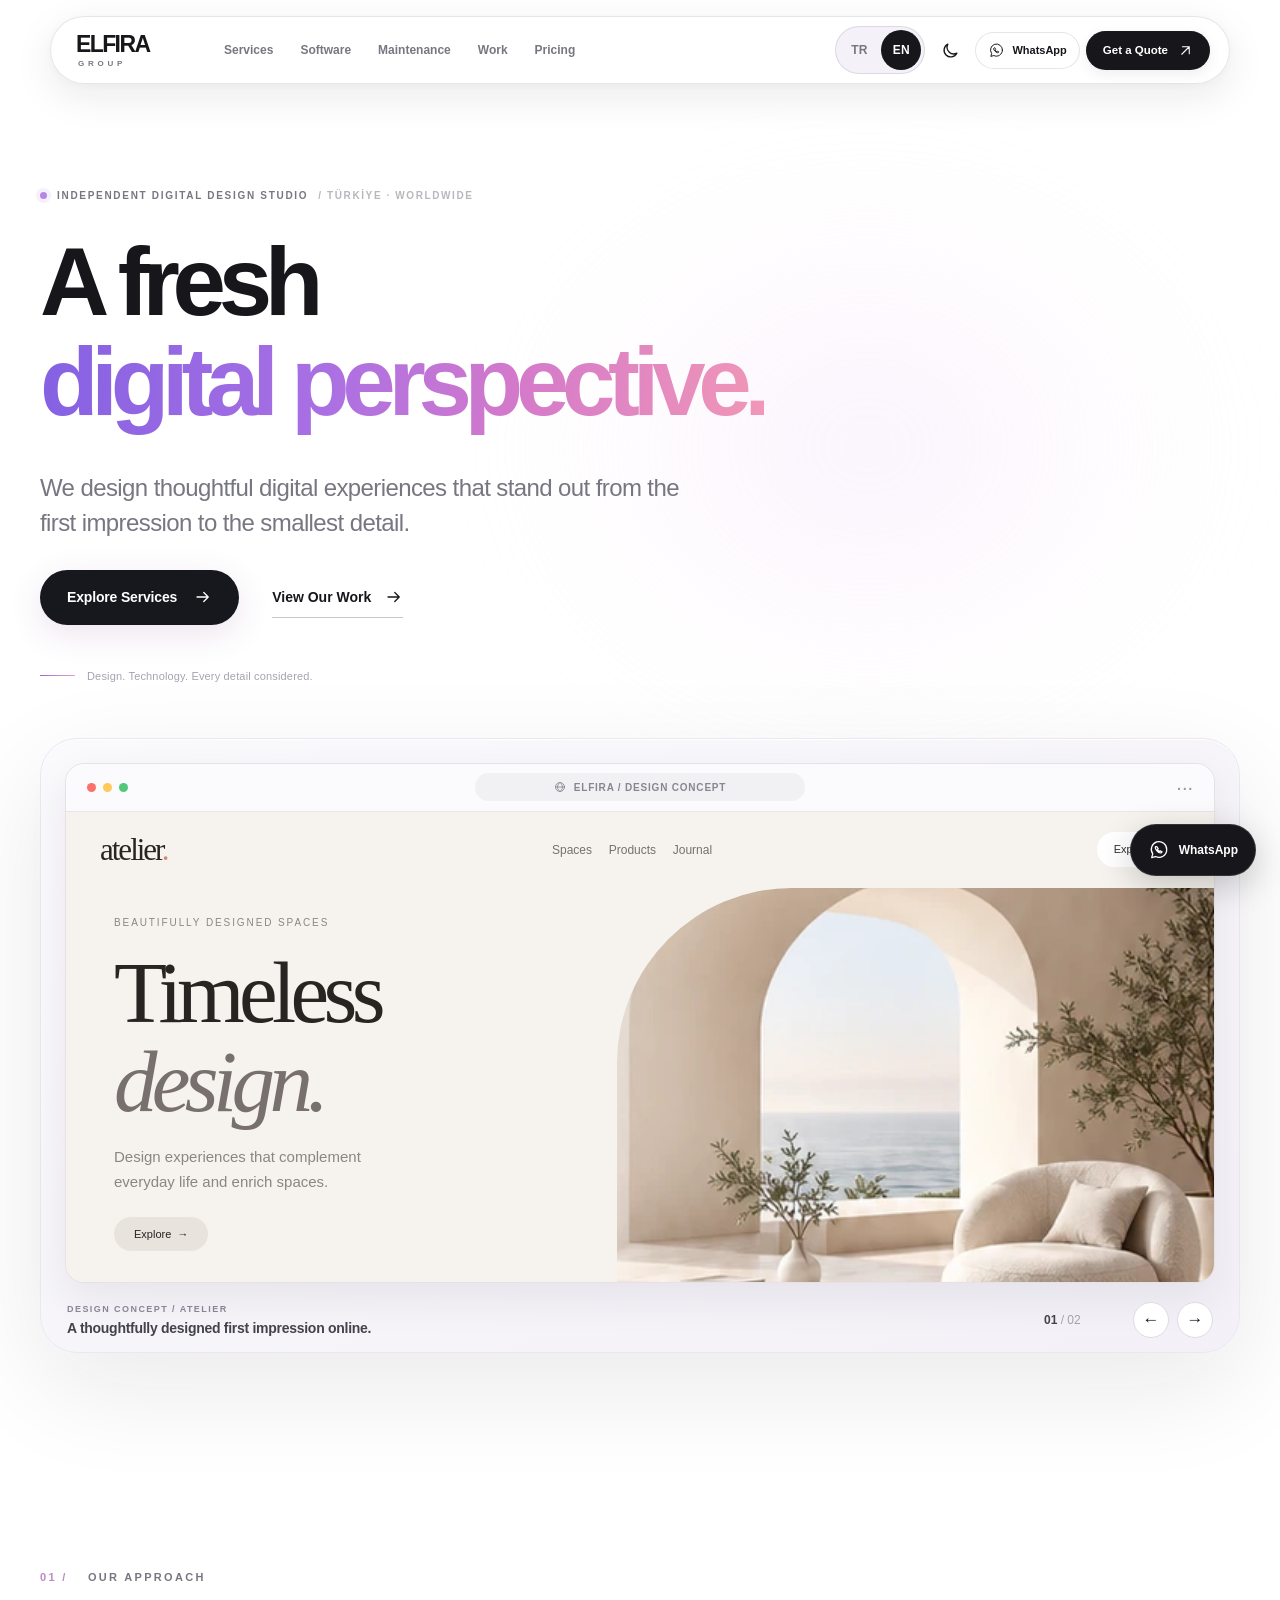
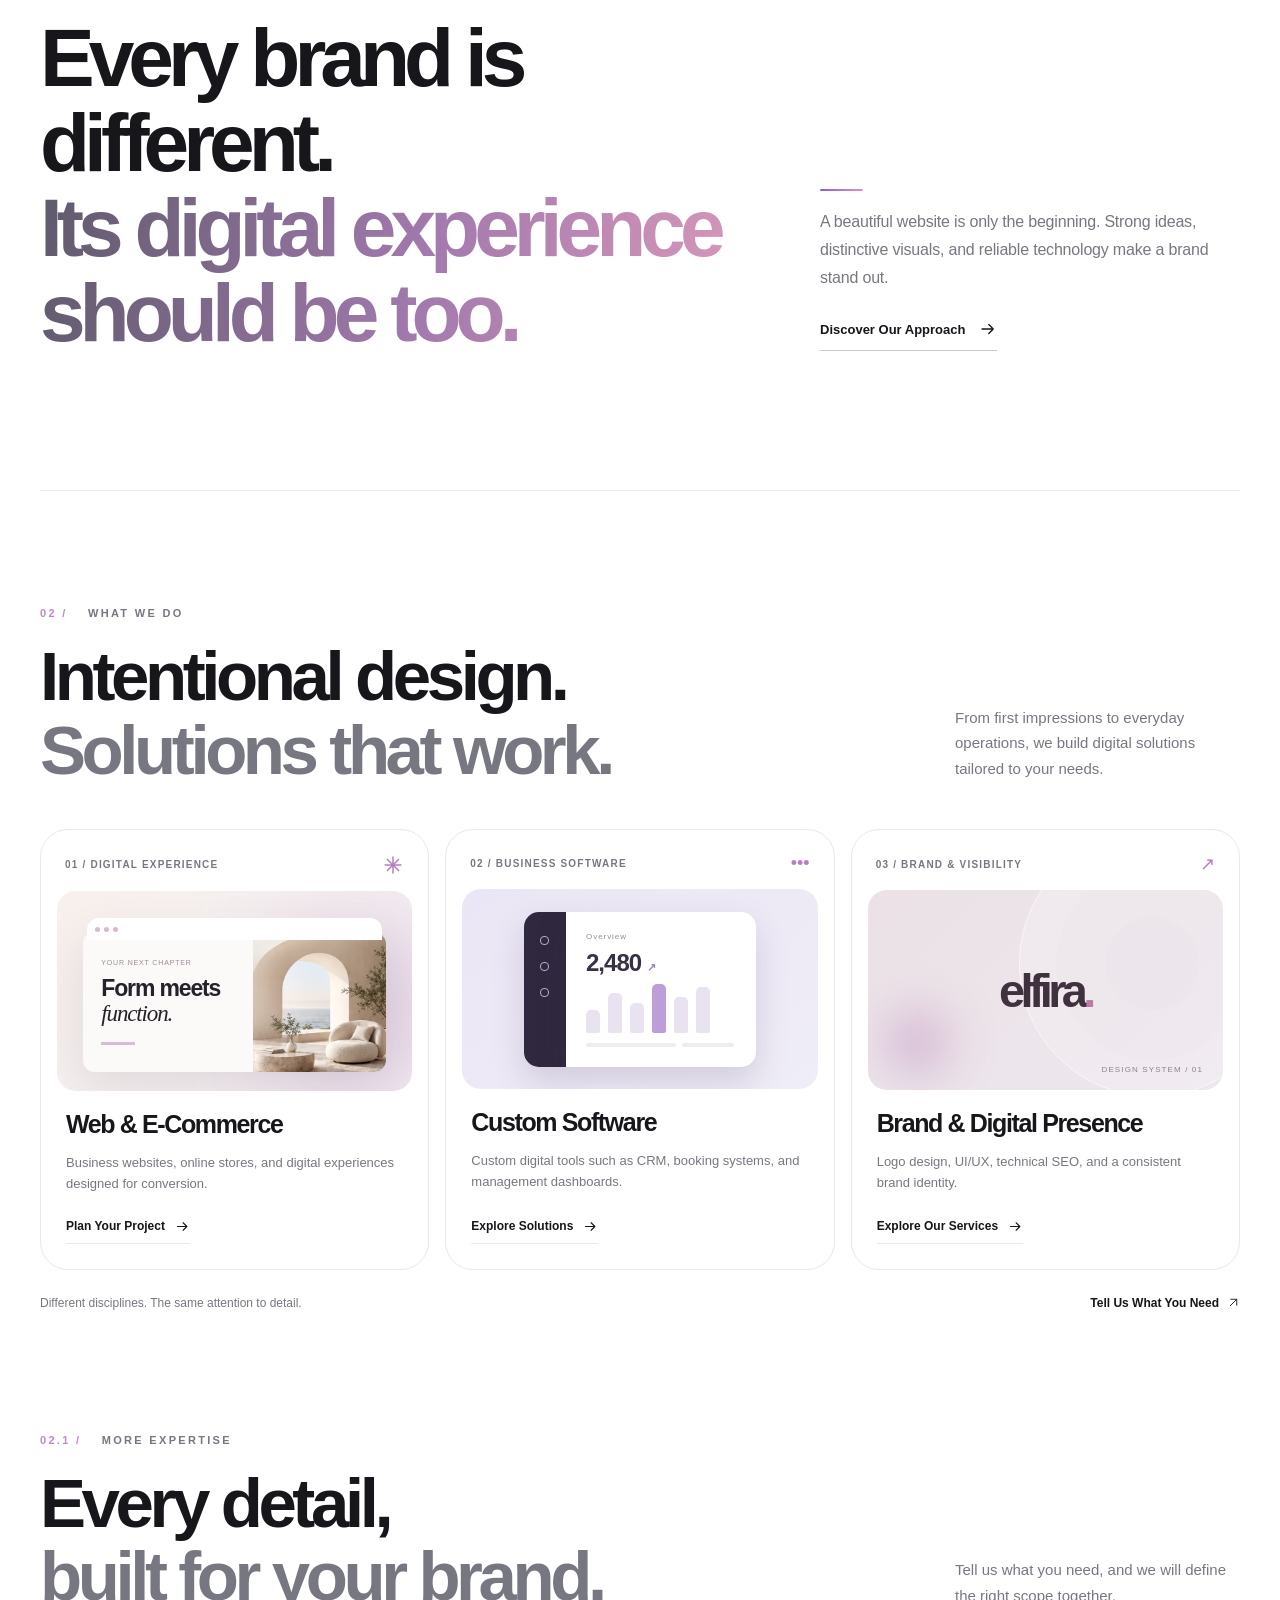
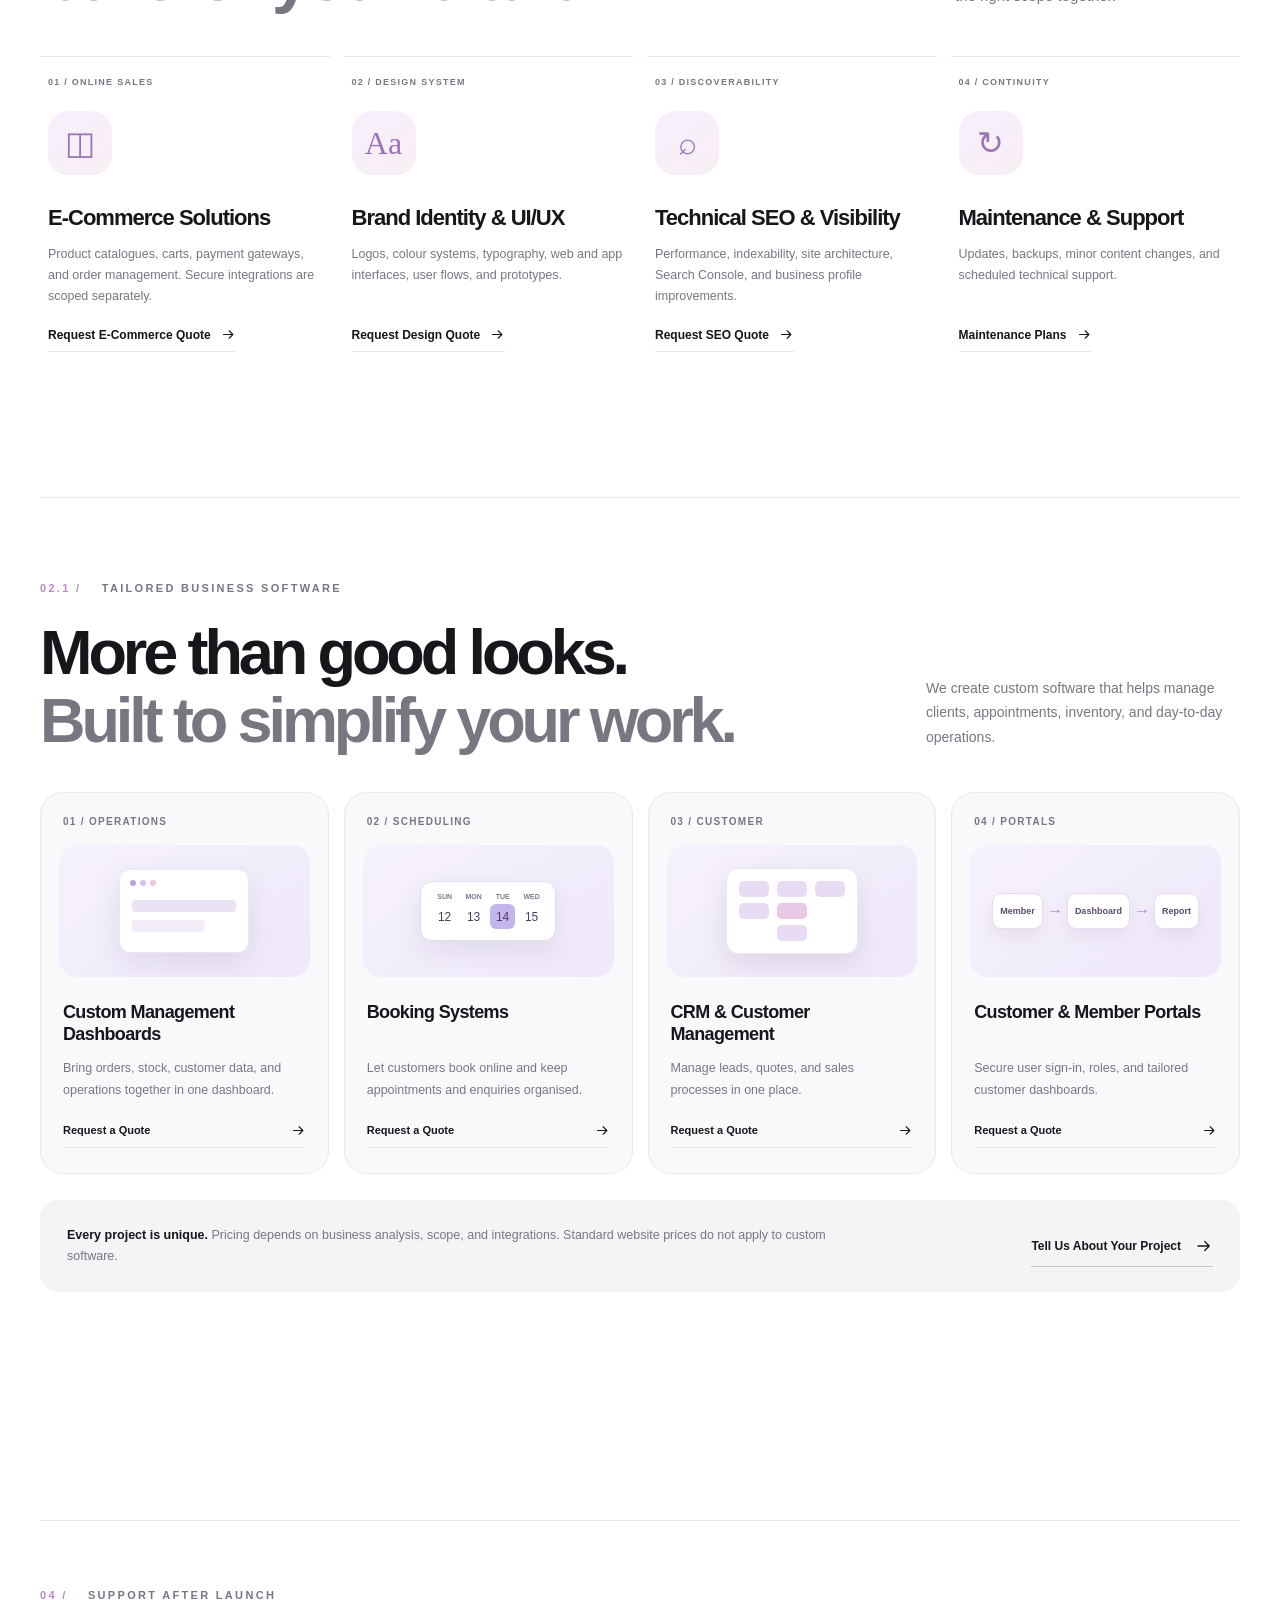
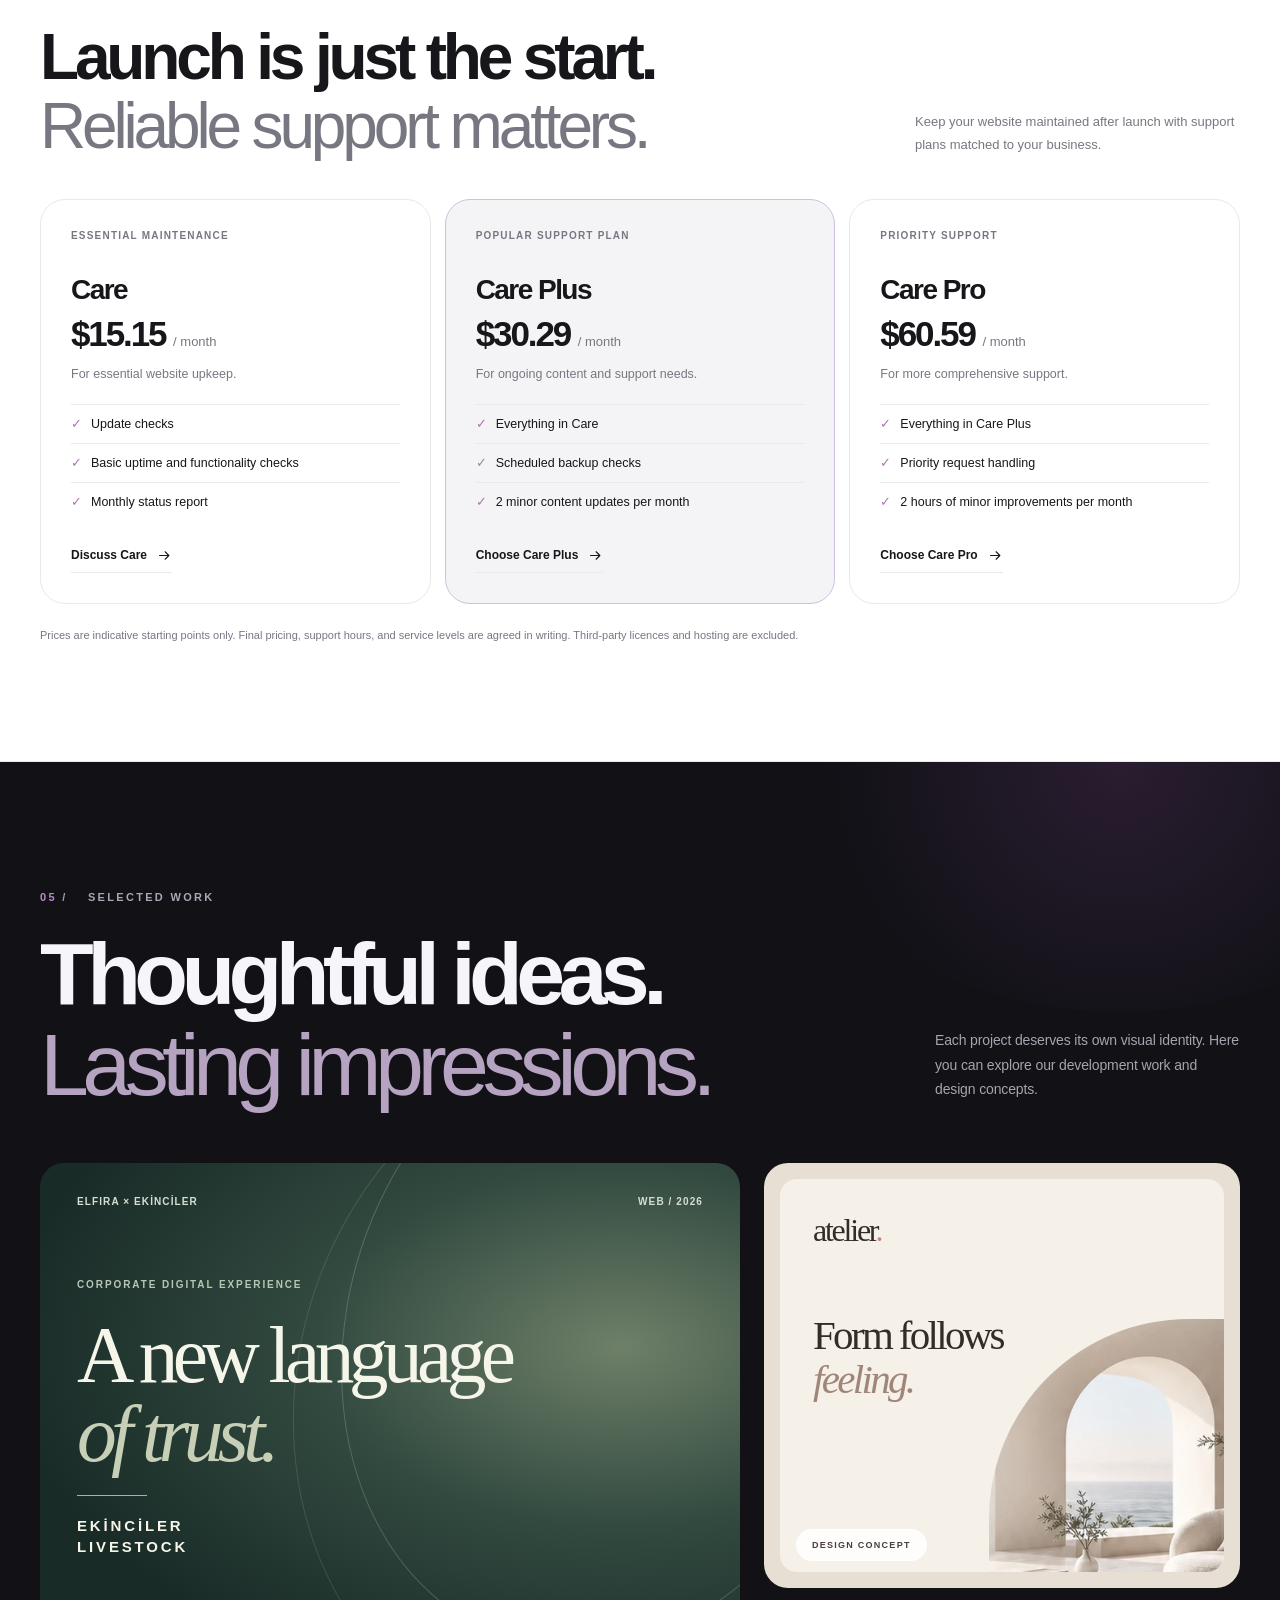
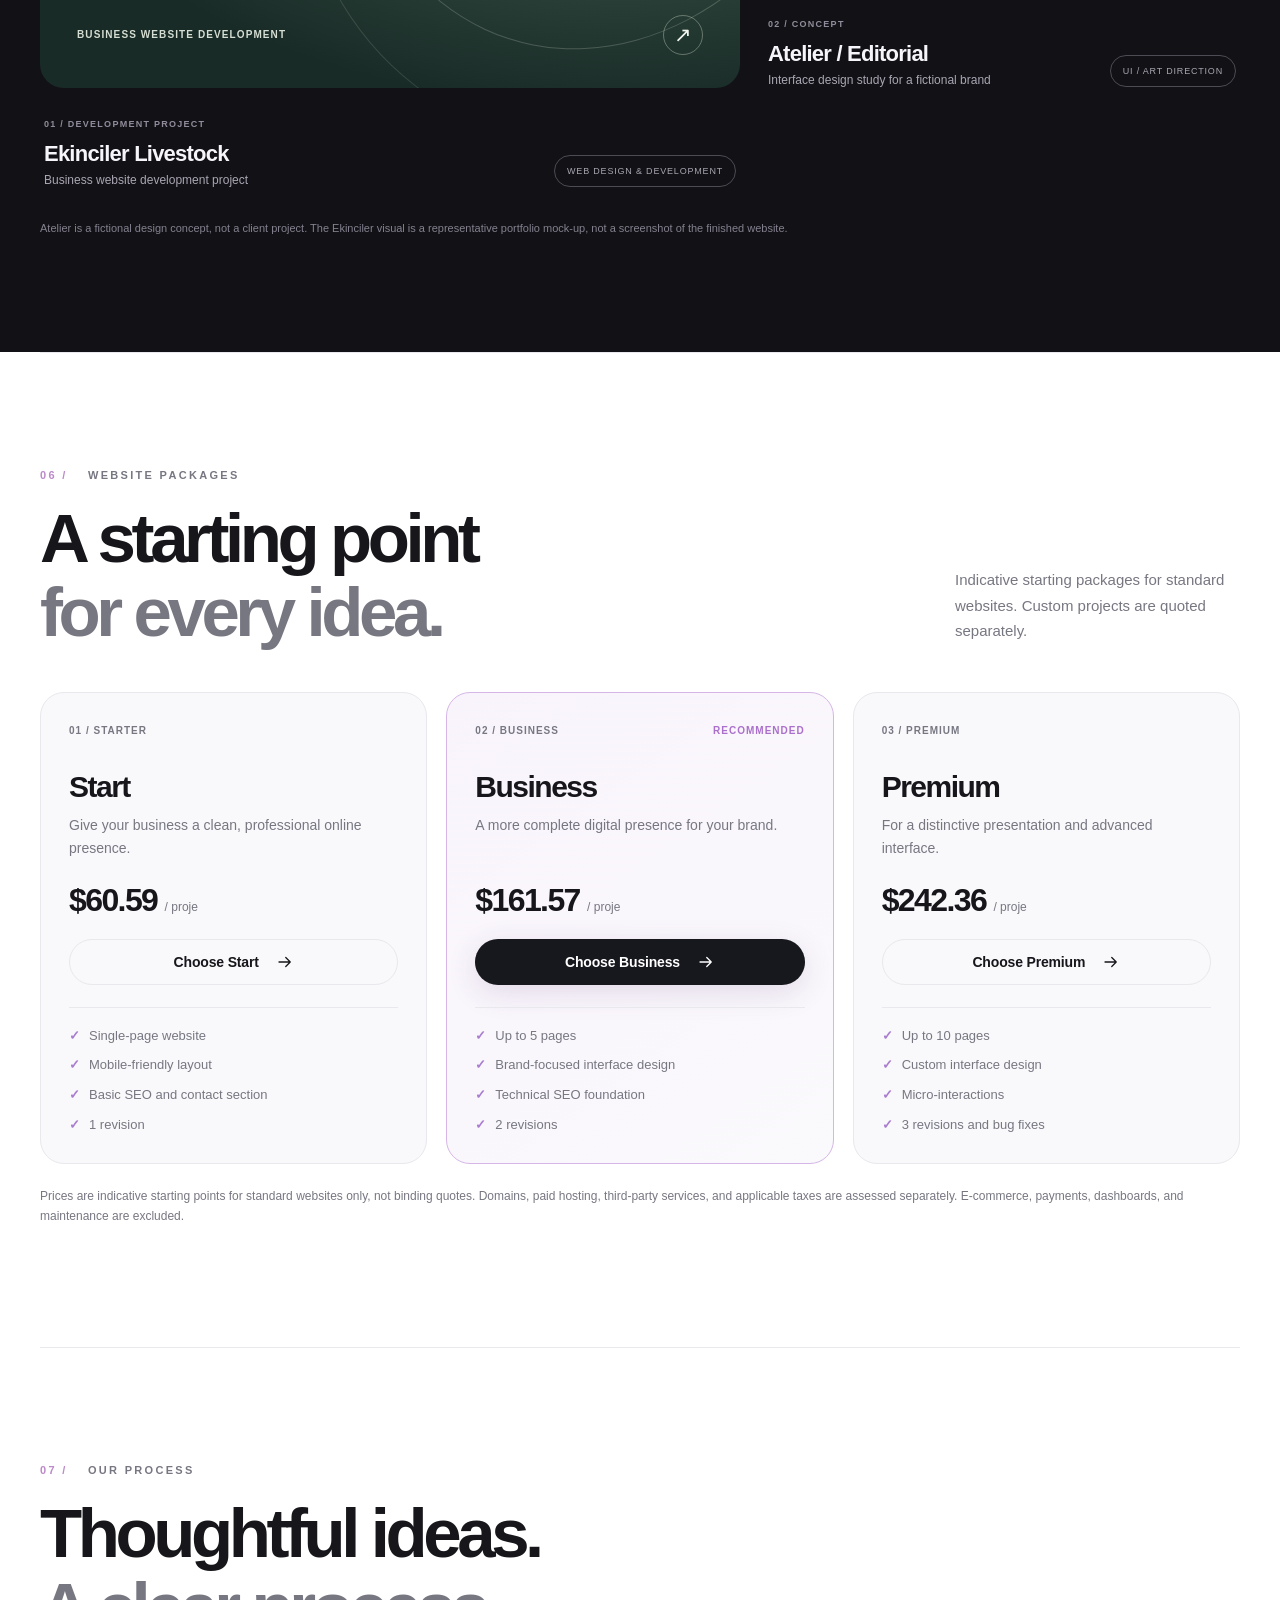
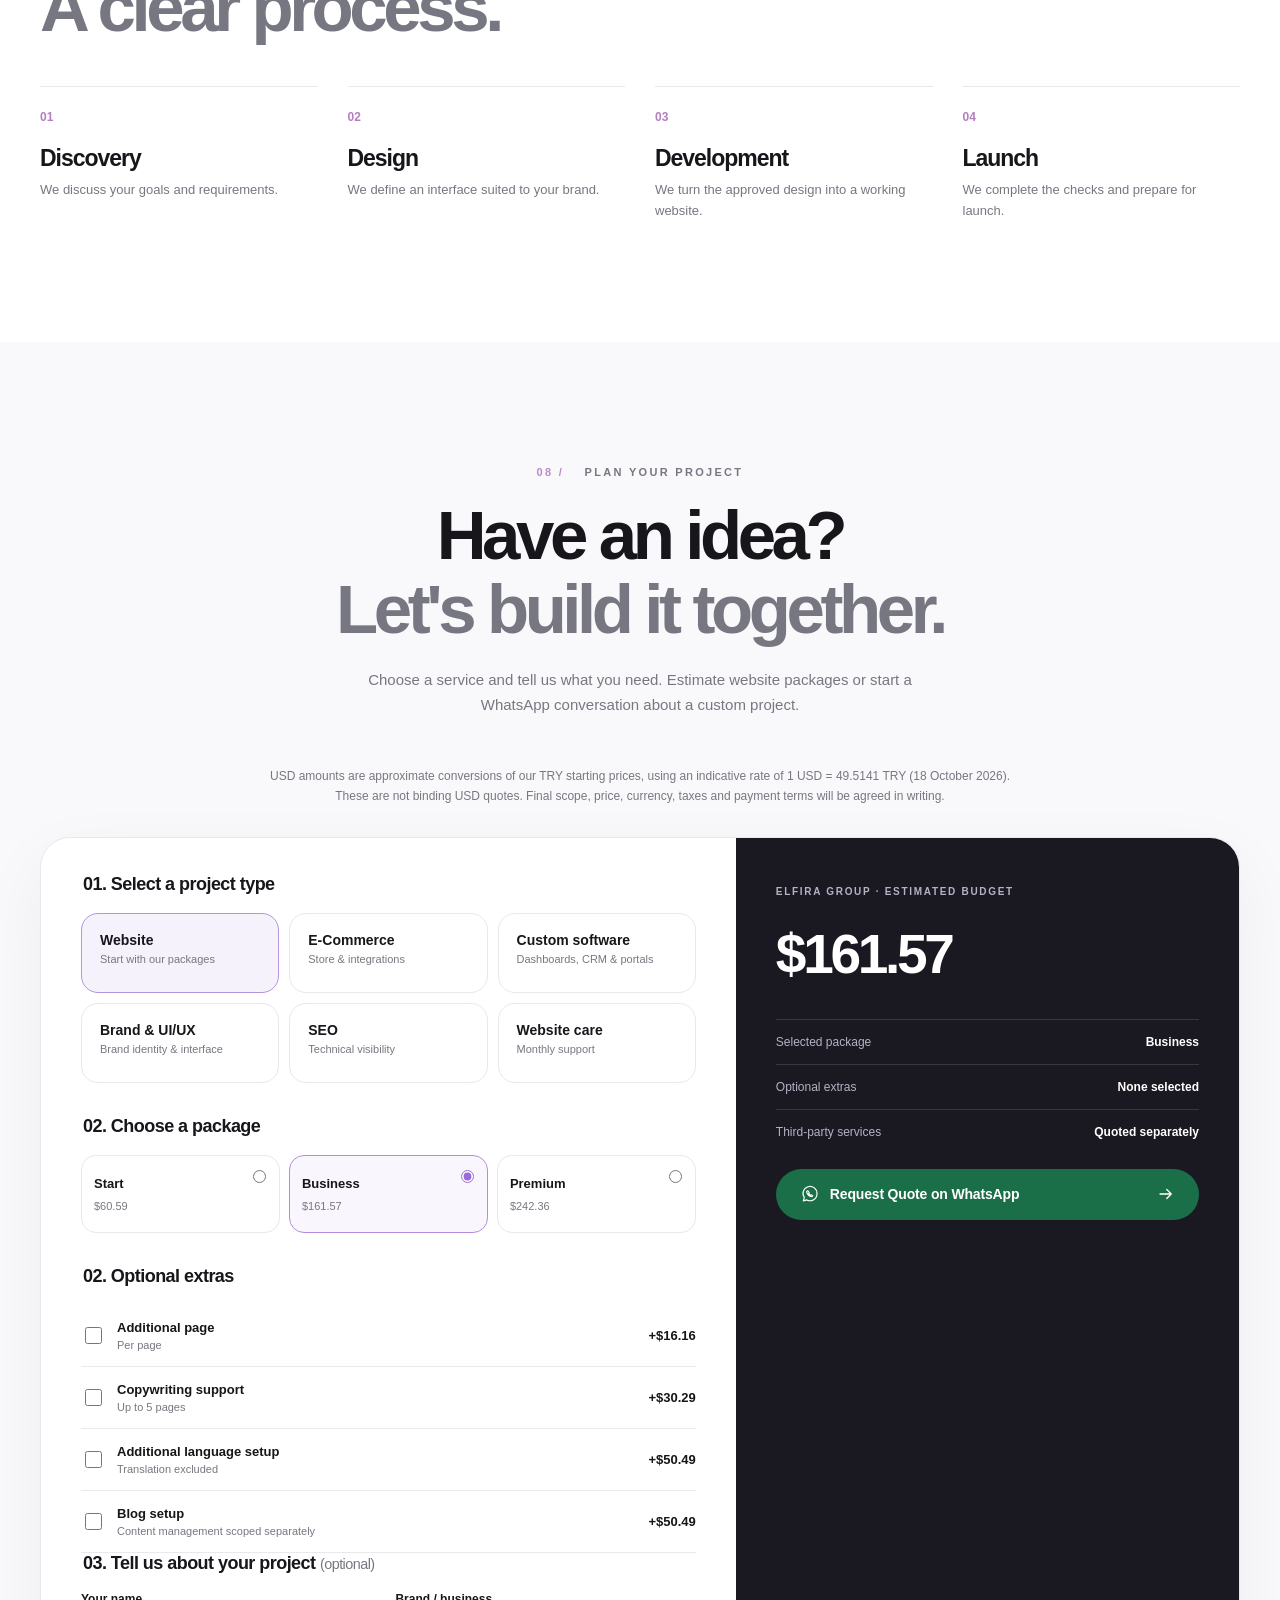
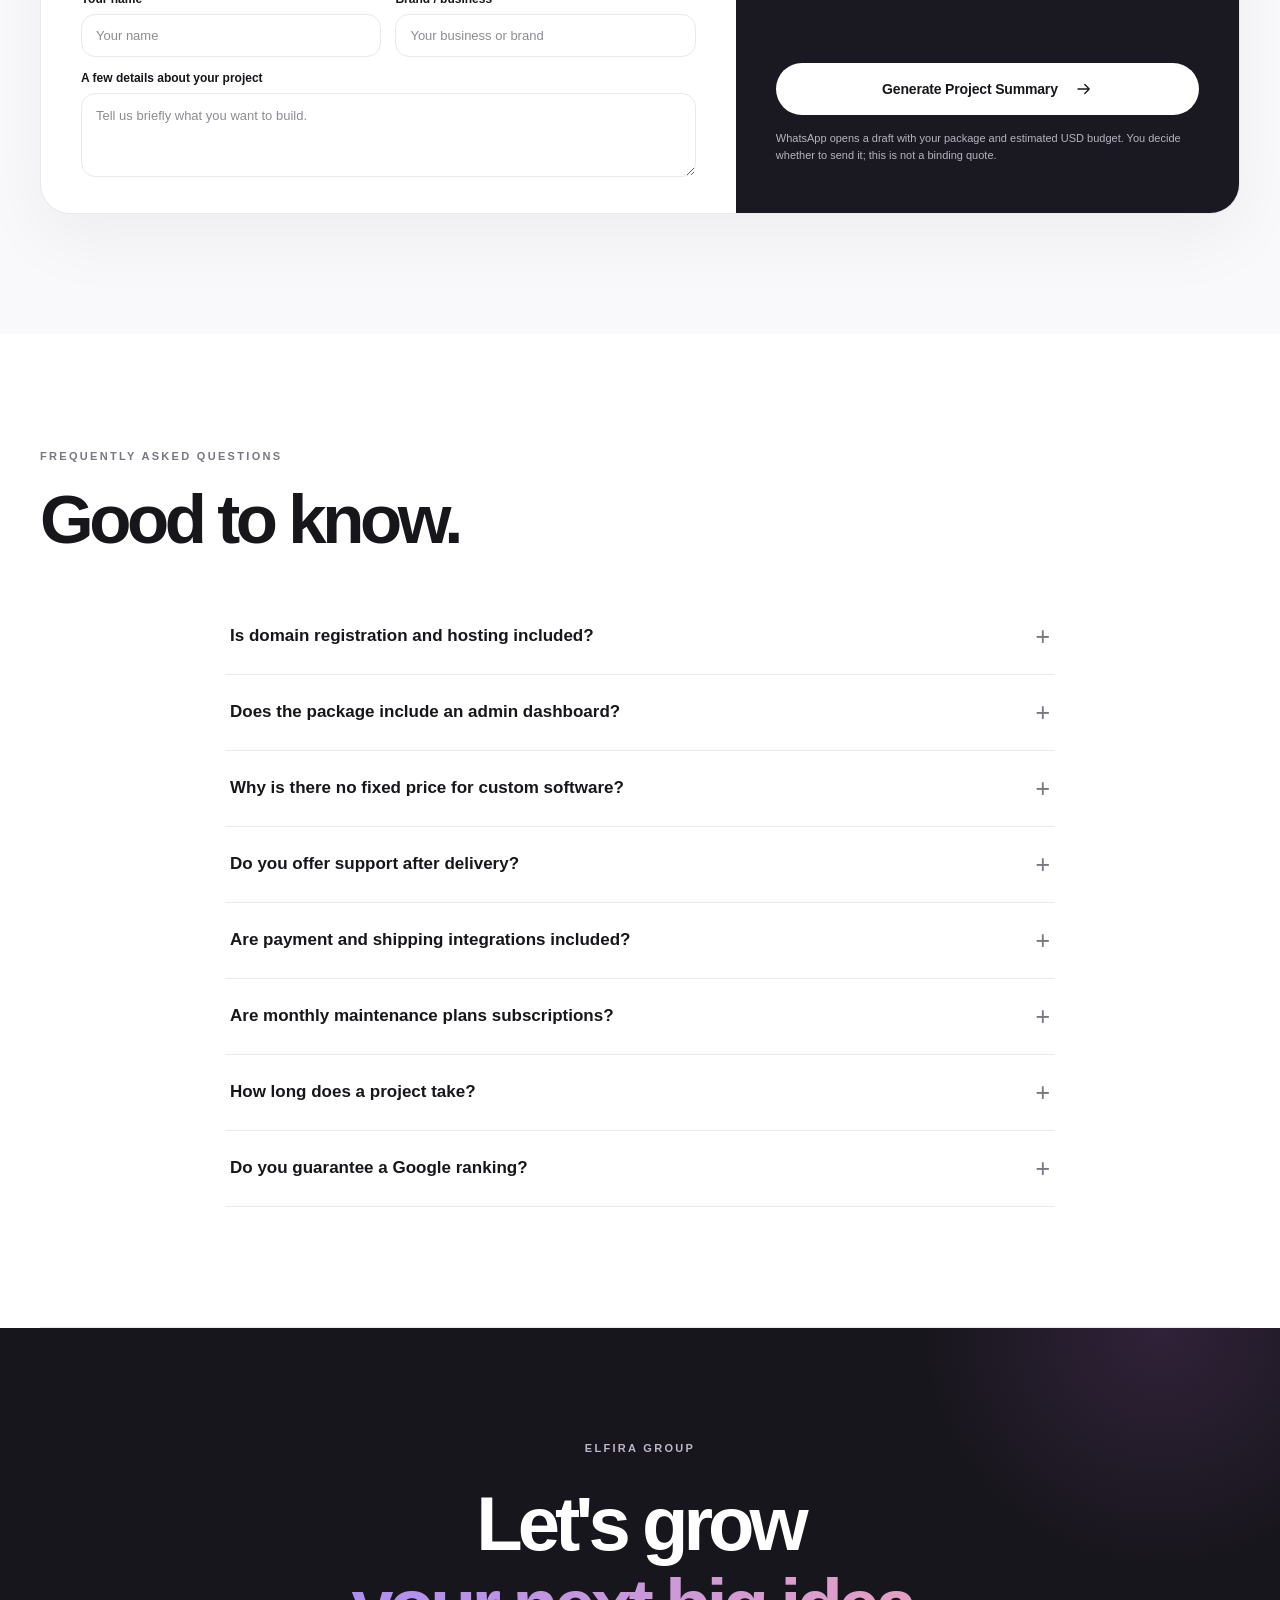
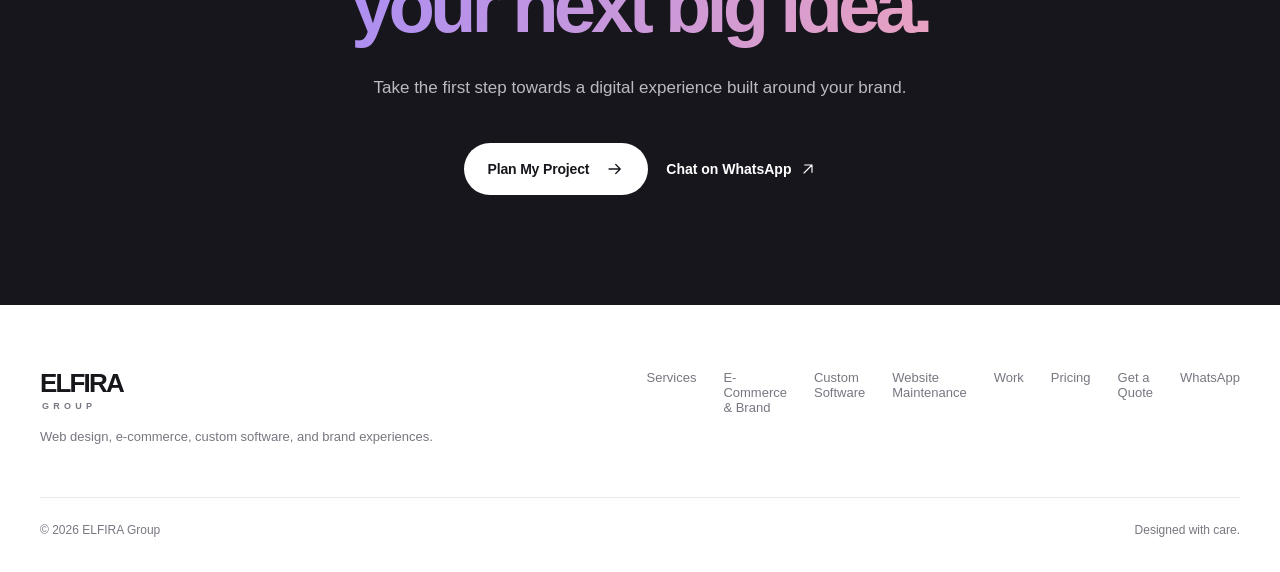
==== commit da799127: "Replace iOS emoji glyph with native SVG service icon (en/index.html)" ====
--- a/en/index.html
+++ b/en/index.html
@@ -106,7 +106,7 @@
     <section class="services section-wrap" id="hizmetler" aria-labelledby="services-title">
       <div class="section-heading"><div><span class="eyebrow"><span class="section-index">02 /</span> WHAT WE DO</span><h2 id="services-title">Intentional design.<br><em>Solutions that work.</em></h2></div><p>From first impressions to everyday operations, we build digital solutions tailored to your needs.</p></div>
       <div class="pillar-grid">
-        <article class="pillar pillar-web"><div class="pillar-top"><span>01 / DIGITAL EXPERIENCE</span><span class="pillar-asterisk" aria-hidden="true">✳</span></div><div class="pillar-illustration website-panel" aria-hidden="true"><div class="panel-bar"><i></i><i></i><i></i></div><div class="panel-content"><div><small>YOUR NEXT CHAPTER</small><strong>Form meets<br><em>function.</em></strong><span></span></div><div class="panel-image"></div></div></div><div class="pillar-bottom"><h3>Web & E-Commerce</h3><p>Business websites, online stores, and digital experiences designed for conversion.</p><a class="pillar-link choose-kind" data-kind="commerce" href="#teklif">Plan Your Project <svg><use href="#arrow"/></svg></a></div></article>
+        <article class="pillar pillar-web"><div class="pillar-top"><span>01 / DIGITAL EXPERIENCE</span><span class="pillar-asterisk" aria-hidden="true"><svg viewBox="0 0 24 24" focusable="false" aria-hidden="true"><path d="M12 2.5v19M2.5 12h19M5.3 5.3l13.4 13.4M18.7 5.3 5.3 18.7"/></svg></span></div><div class="pillar-illustration website-panel" aria-hidden="true"><div class="panel-bar"><i></i><i></i><i></i></div><div class="panel-content"><div><small>YOUR NEXT CHAPTER</small><strong>Form meets<br><em>function.</em></strong><span></span></div><div class="panel-image"></div></div></div><div class="pillar-bottom"><h3>Web & E-Commerce</h3><p>Business websites, online stores, and digital experiences designed for conversion.</p><a class="pillar-link choose-kind" data-kind="commerce" href="#teklif">Plan Your Project <svg><use href="#arrow"/></svg></a></div></article>
         <article class="pillar pillar-software"><div class="pillar-top"><span>02 / BUSINESS SOFTWARE</span><span class="pillar-mark" aria-hidden="true">•••</span></div><div class="pillar-illustration interface-panel" aria-hidden="true"><div class="interface-sidebar"><i></i><i></i><i></i></div><div class="interface-main"><span>Overview</span><strong>2,480 <small>↗</small></strong><div class="interface-chart"><i></i><i></i><i></i><i></i><i></i><i></i></div><div class="interface-bars"><span></span><span></span></div></div></div><div class="pillar-bottom"><h3>Custom Software</h3><p>Custom digital tools such as CRM, booking systems, and management dashboards.</p><a class="pillar-link choose-kind" data-kind="software" href="#teklif">Explore Solutions <svg><use href="#arrow"/></svg></a></div></article>
         <article class="pillar pillar-brand"><div class="pillar-top"><span>03 / BRAND & VISIBILITY</span><span class="pillar-mark" aria-hidden="true">↗</span></div><div class="pillar-illustration identity-panel" aria-hidden="true"><span class="identity-circ"></span><b>elfira<span>.</span></b><small>DESIGN SYSTEM / 01</small></div><div class="pillar-bottom"><h3>Brand & Digital Presence</h3><p>Logo design, UI/UX, technical SEO, and a consistent brand identity.</p><a class="pillar-link choose-kind" data-kind="identity" href="#teklif">Explore Our Services <svg><use href="#arrow"/></svg></a></div></article>
       </div>
--- a/assets/language.css
+++ b/assets/language.css
@@ -1,7 +1,48 @@
-/* Compact language switch for the floating dock; stays visible on mobile. */
-.site-header .language-switch{display:inline-flex;align-items:center;gap:2px;padding:3px;border:1px solid var(--dock-border);border-radius:99px;background:var(--dock-hover);flex:none;white-space:nowrap}
-.site-header .language-switch a{display:inline-flex;align-items:center;justify-content:center;min-width:30px;min-height:29px;padding:3px 5px;border-radius:99px;font-size:10px;font-weight:700;letter-spacing:.02em;color:var(--muted)}
+/* ELFIRA Group — bilingual navigation and mobile readability.
+   Language options are real page links (work without JavaScript). */
+.site-header .language-switch{
+  position:relative;z-index:3;display:inline-flex;align-items:center;gap:2px;
+  padding:3px;border:1px solid var(--dock-border);border-radius:999px;
+  background:var(--dock-hover);flex:none;white-space:nowrap;isolation:isolate;
+}
+.site-header .language-switch a{
+  position:relative;z-index:1;display:inline-flex;align-items:center;justify-content:center;
+  min-width:40px;min-height:40px;padding:0 8px;border-radius:999px;
+  font-size:12px;line-height:1;font-weight:740;letter-spacing:.02em;
+  text-decoration:none;color:var(--muted);cursor:pointer;
+  pointer-events:auto;touch-action:manipulation;
+  -webkit-tap-highlight-color:transparent;
+}
 .site-header .language-switch a.active{background:var(--ink);color:var(--bg)}
+.site-header .language-switch a:not(.active):active{background:var(--soft);color:var(--ink)}
 .site-header .language-switch a:focus-visible{outline:2px solid var(--ink);outline-offset:2px}
-@media(max-width:700px){.site-header .language-switch{padding:2px}.site-header .language-switch a{min-width:27px;min-height:27px;font-size:10px}}
-@media(max-width:365px){.site-header .language-switch a{min-width:25px;padding:2px 4px}.site-header .nav-actions{gap:0}}
+
+/* Only the English headline has the long words shown in the mobile screenshot.
+   Let its second line wrap instead of running off-screen. Keep the Turkish design unchanged. */
+html[lang="en"] .hero-text{min-width:0;max-width:100%}
+html[lang="en"] .hero h1{
+  max-width:100%;font-size:clamp(56px,7.5vw,104px);
+  letter-spacing:-.076em;line-height:1.04;
+}
+html[lang="en"] .hero h1 .gradient-title{
+  white-space:normal;overflow-wrap:normal;word-break:normal;
+}
+
+/* Draw the small service motif with a real SVG, not an emoji font glyph. */
+.pillar-asterisk{display:inline-grid;place-items:center;width:23px;height:23px}
+.pillar-asterisk svg{width:20px;height:20px;stroke:currentColor;fill:none;stroke-width:1.8;stroke-linecap:round}
+
+@media(max-width:700px){
+  .site-header .nav-actions{position:relative;z-index:2}
+  .site-header .language-switch{padding:2px;gap:0}
+  .site-header .language-switch a{min-width:40px;min-height:40px;padding:0 7px;font-size:12px}
+  html[lang="en"] .hero h1{font-size:clamp(38px,10.2vw,56px);line-height:1.04;letter-spacing:-.076em}
+}
+@media(max-width:365px){
+  .site-header .nav-container,.site-header.is-condensed .nav-container{padding-left:11px;padding-right:7px;gap:5px}
+  .site-header .brand strong{font-size:18px}
+  .site-header .brand span{font-size:7px}
+  .site-header .language-switch a{min-width:38px;min-height:40px;padding:0 5px}
+  .site-header .icon-button{width:38px;height:40px}
+  html[lang="en"] .hero h1{font-size:clamp(36px,10vw,40px)}
+}
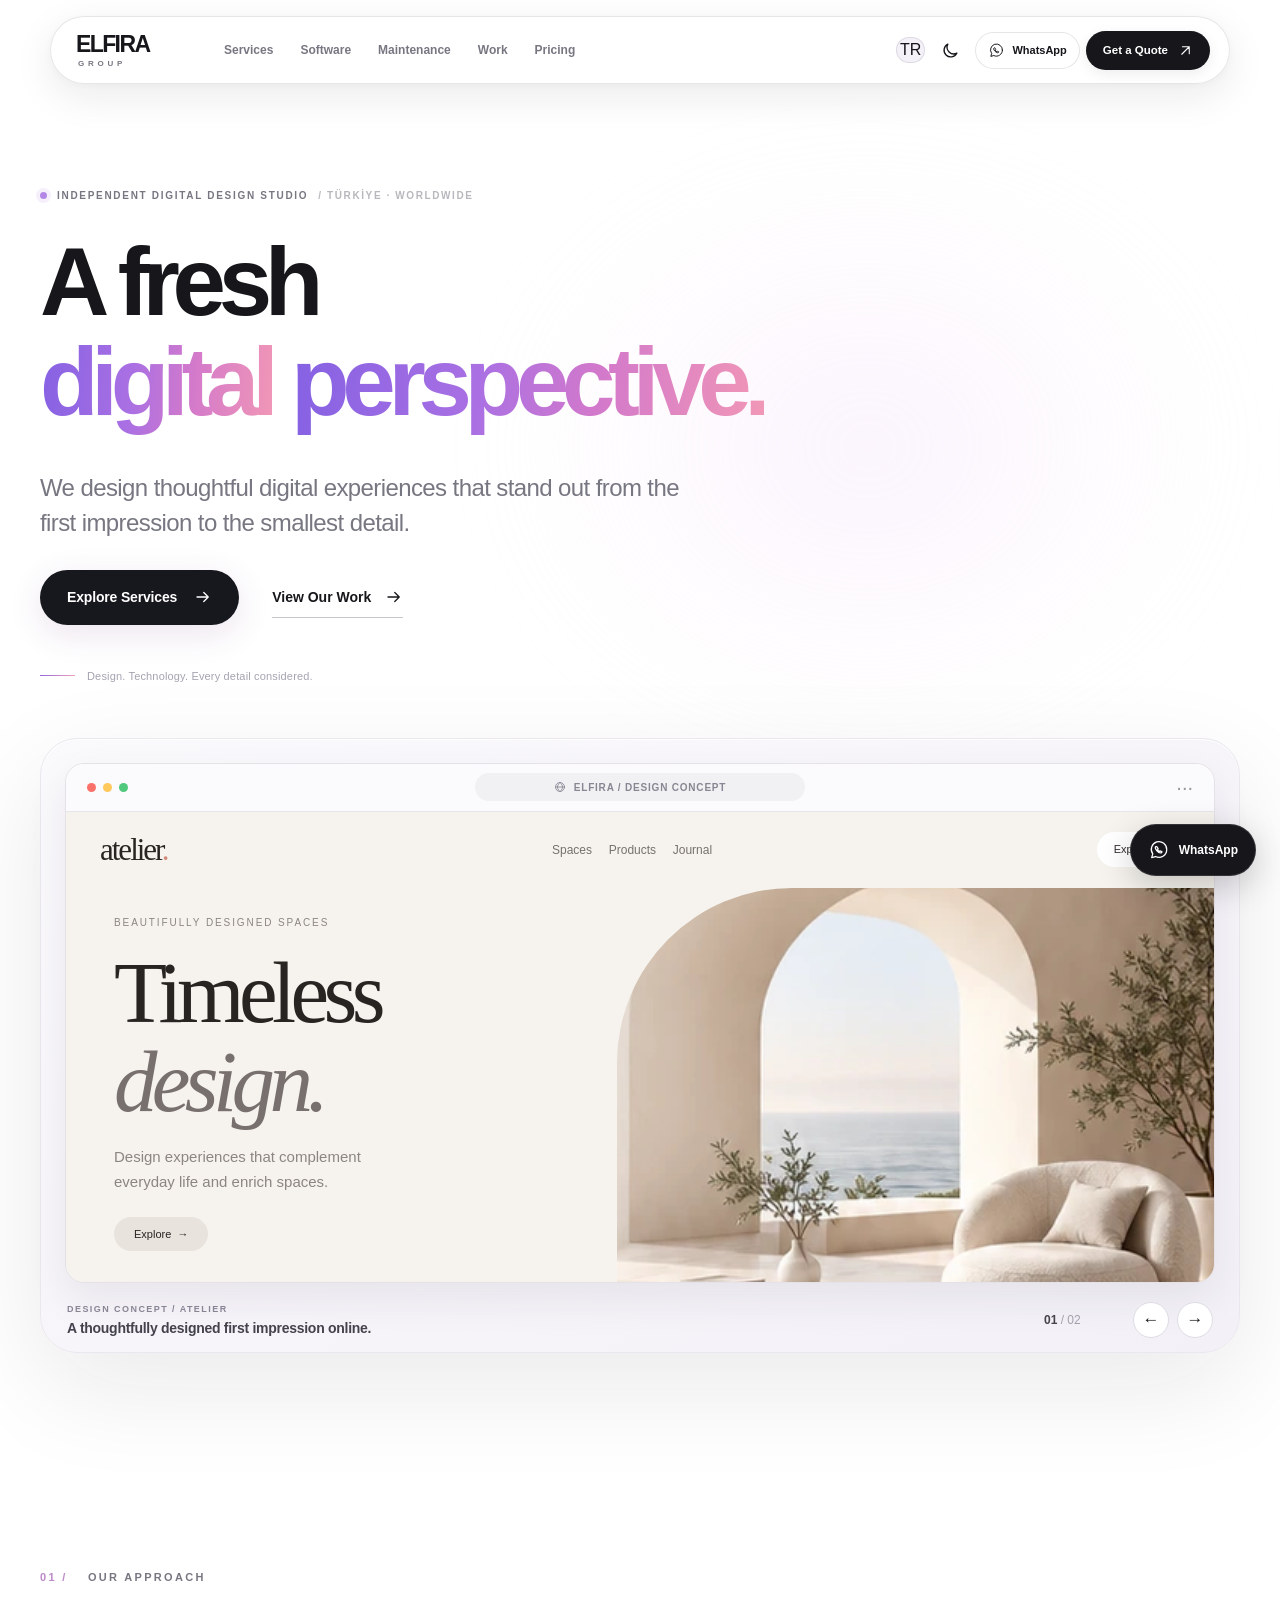
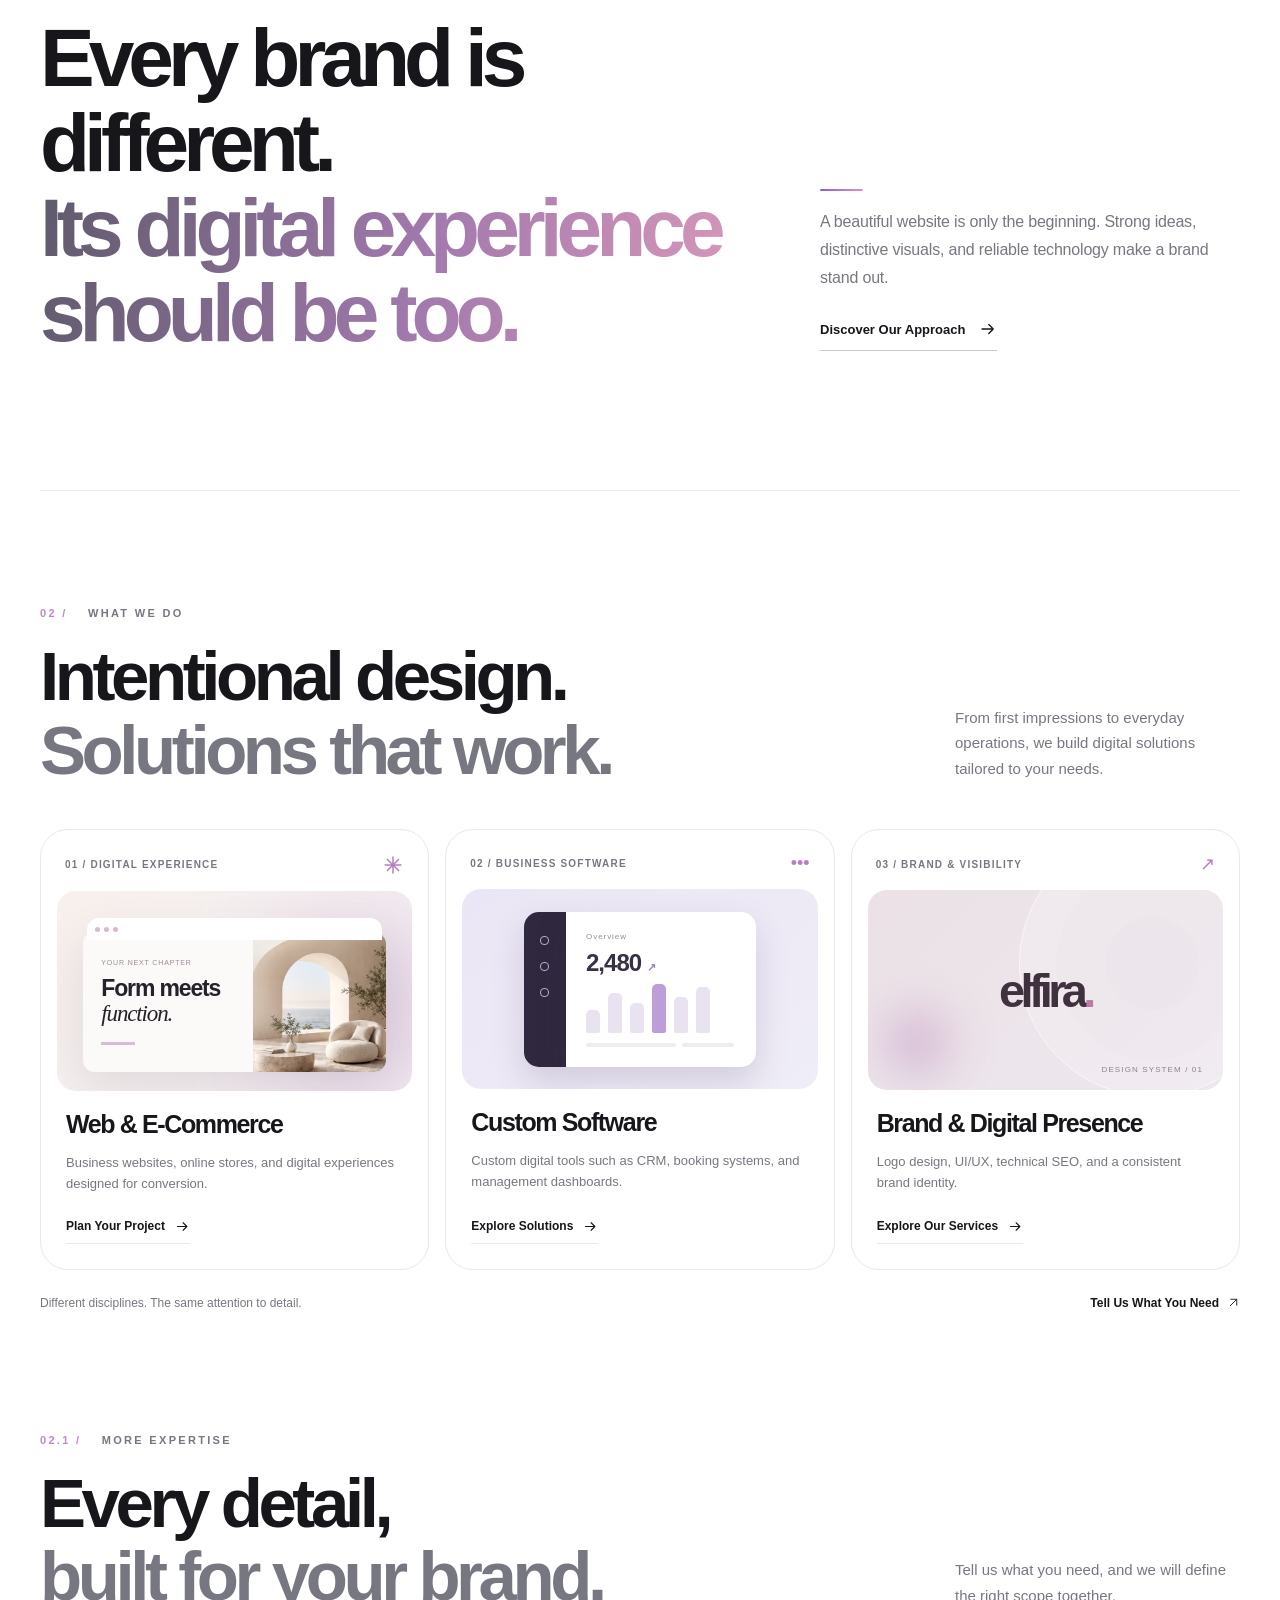
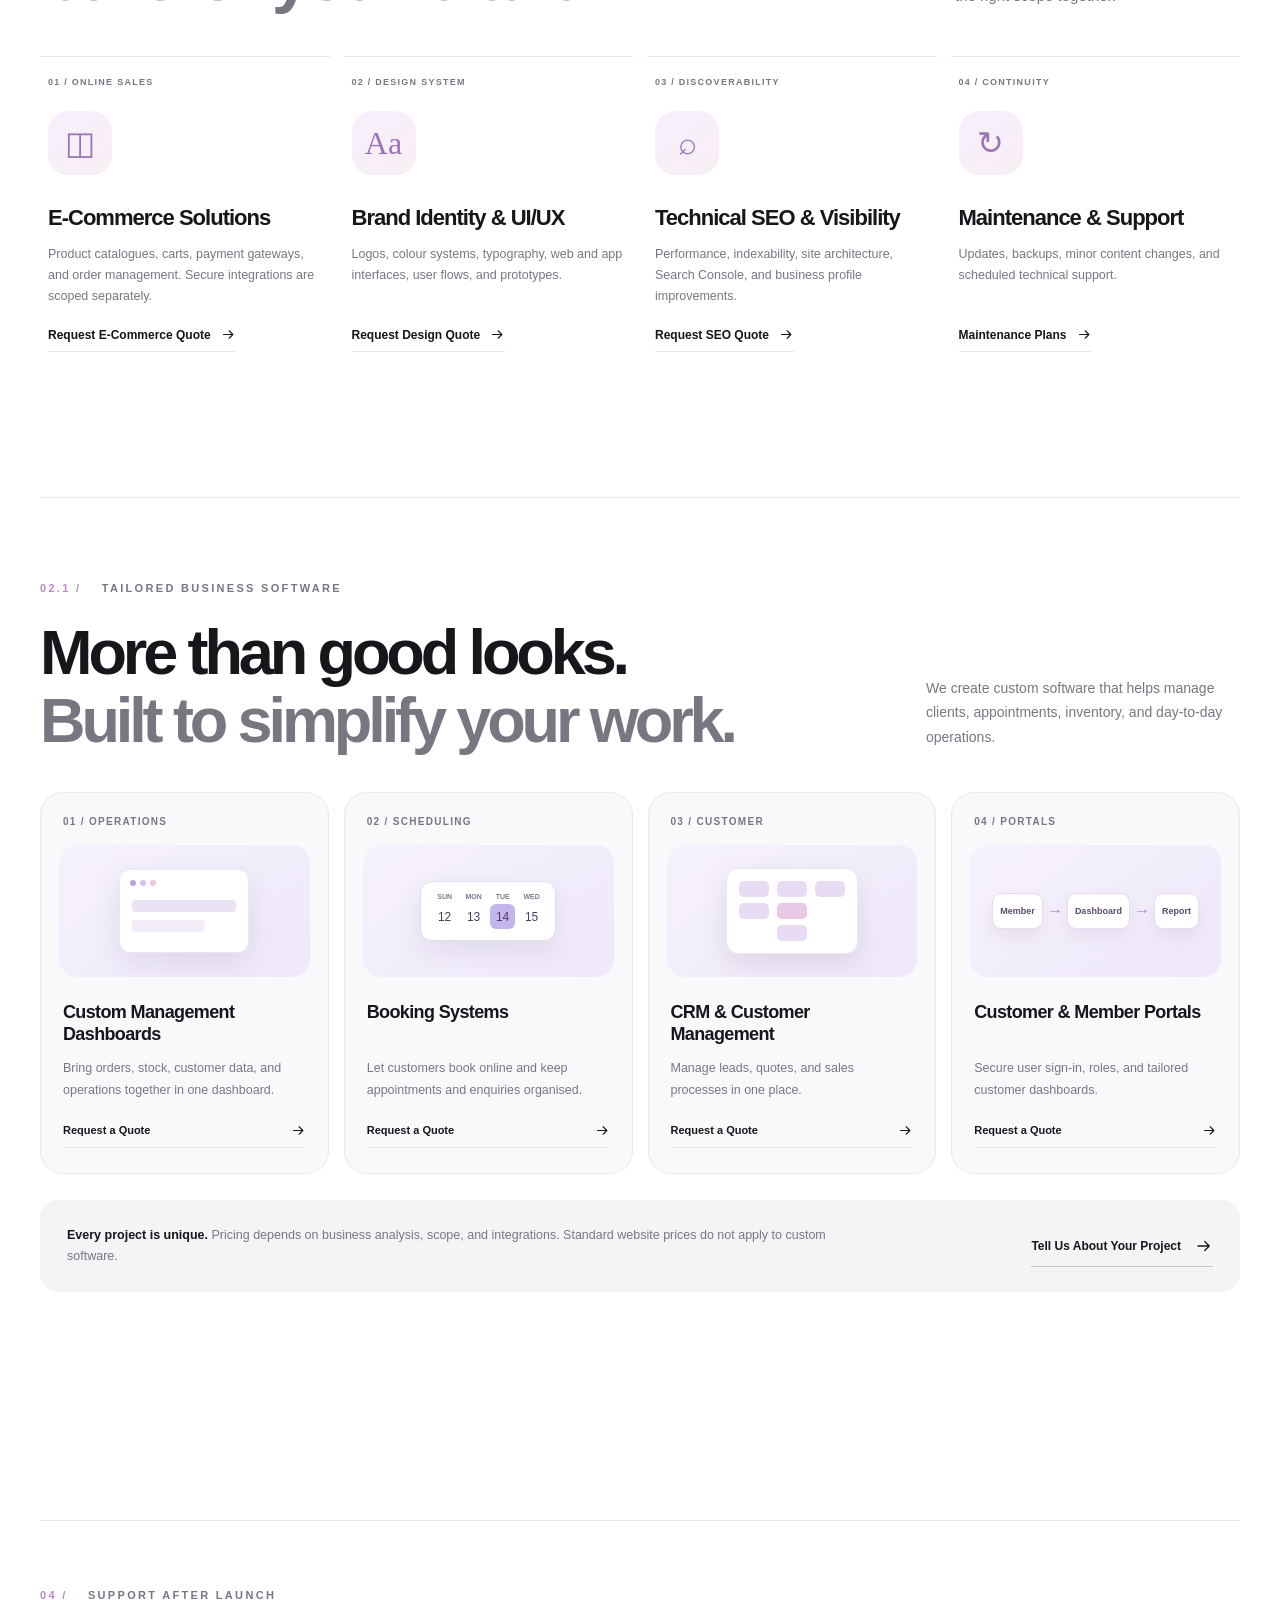
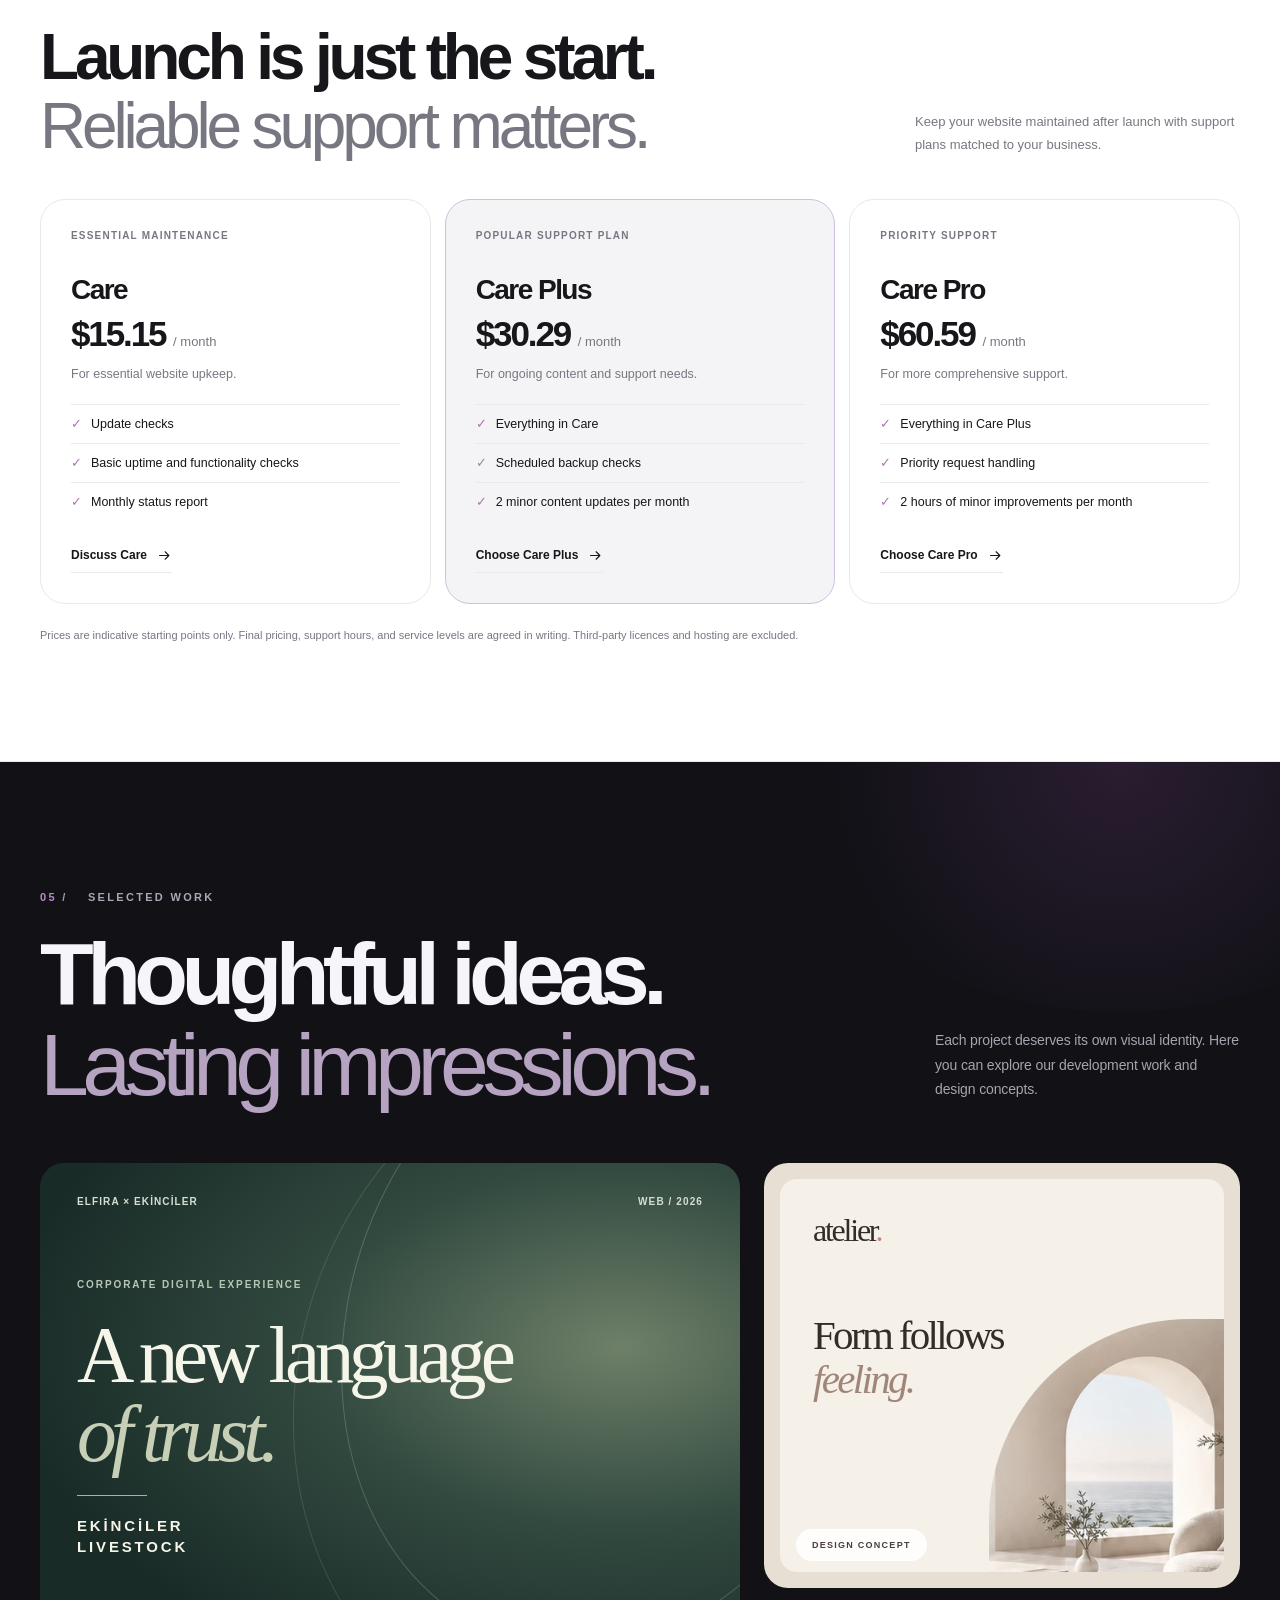
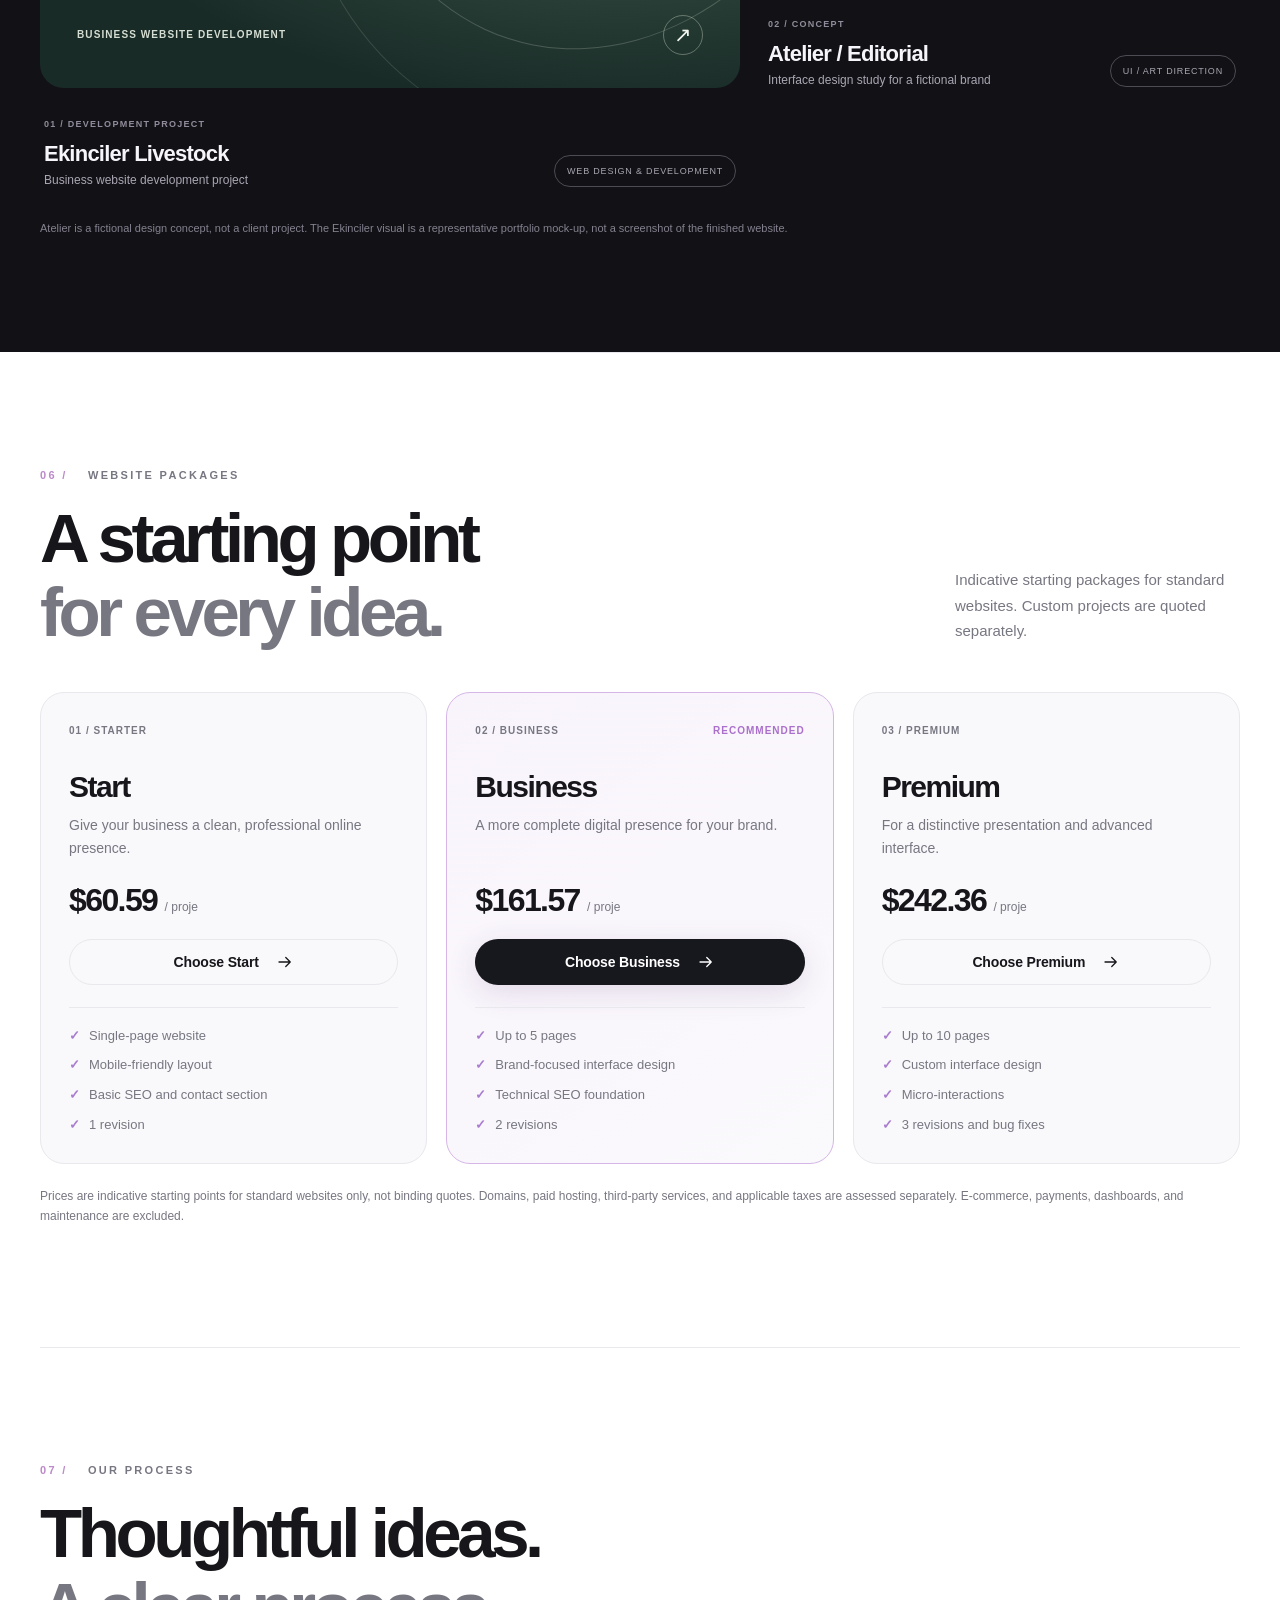
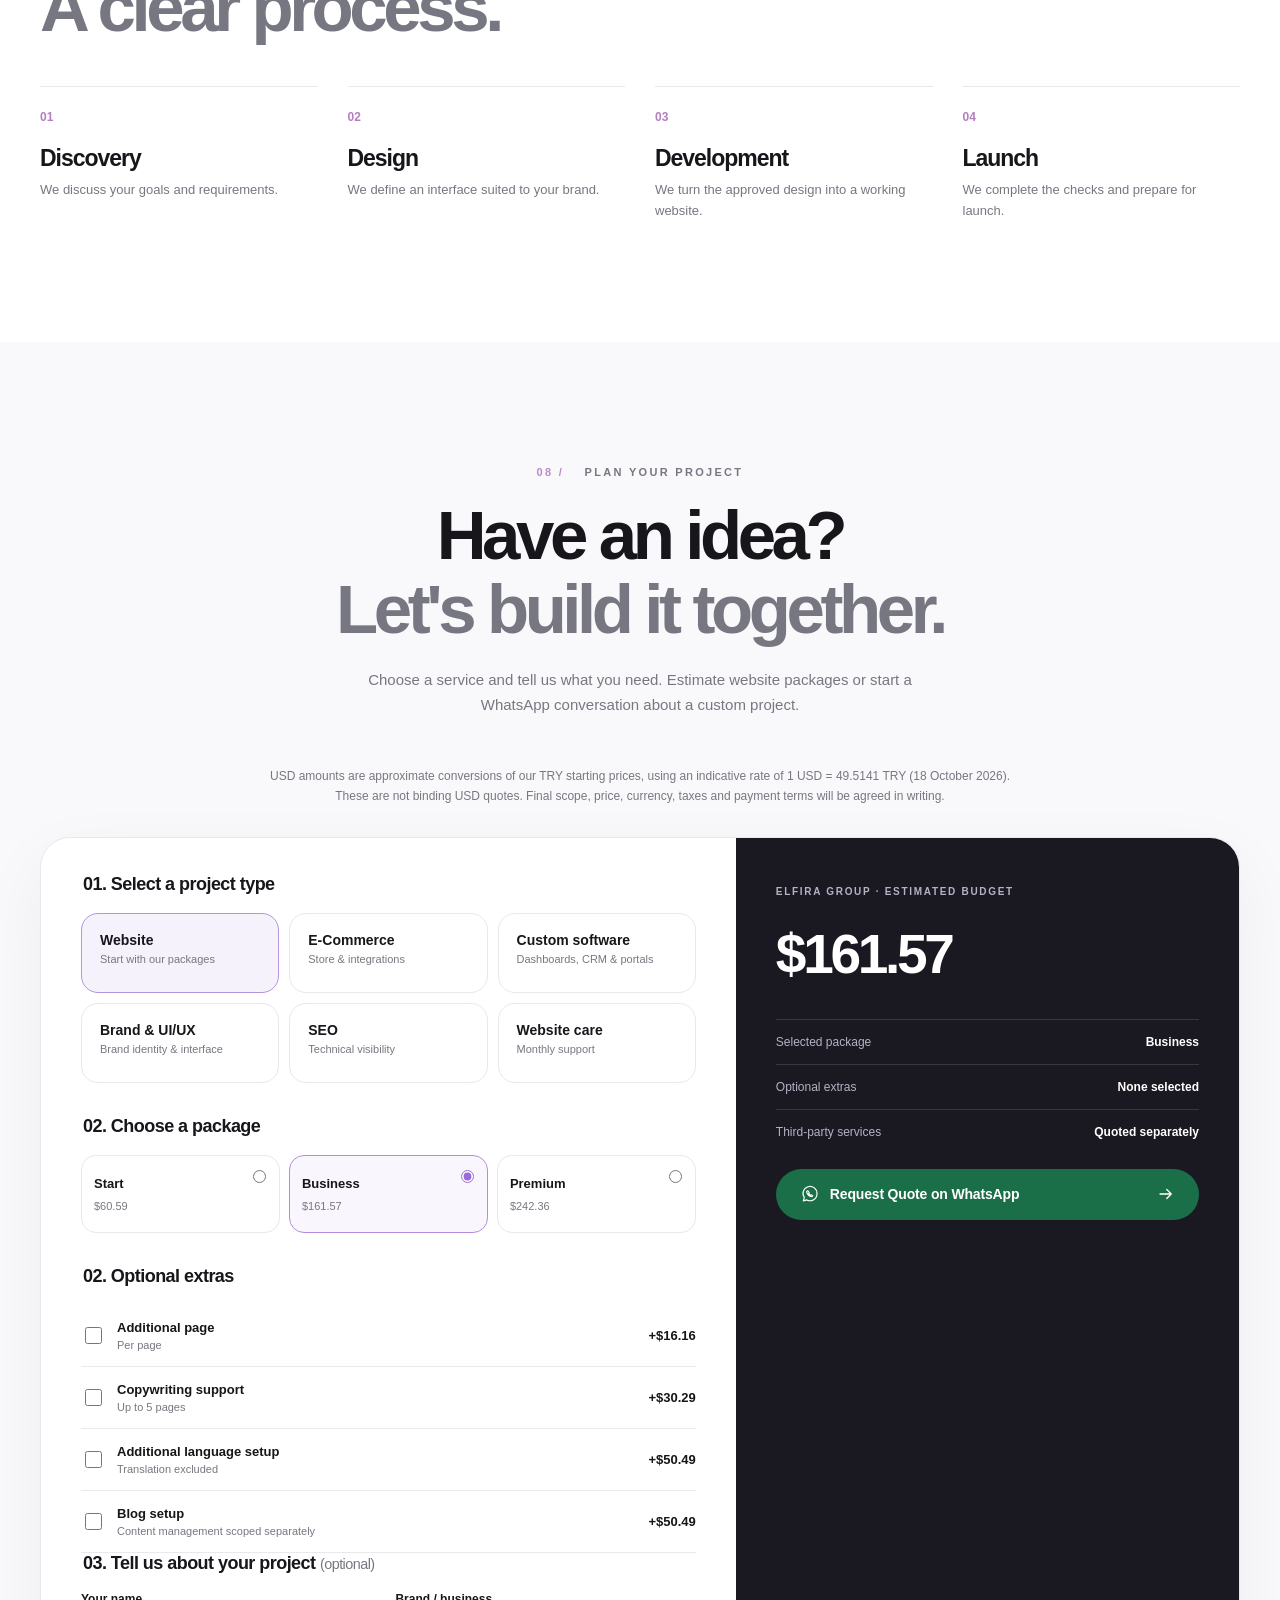
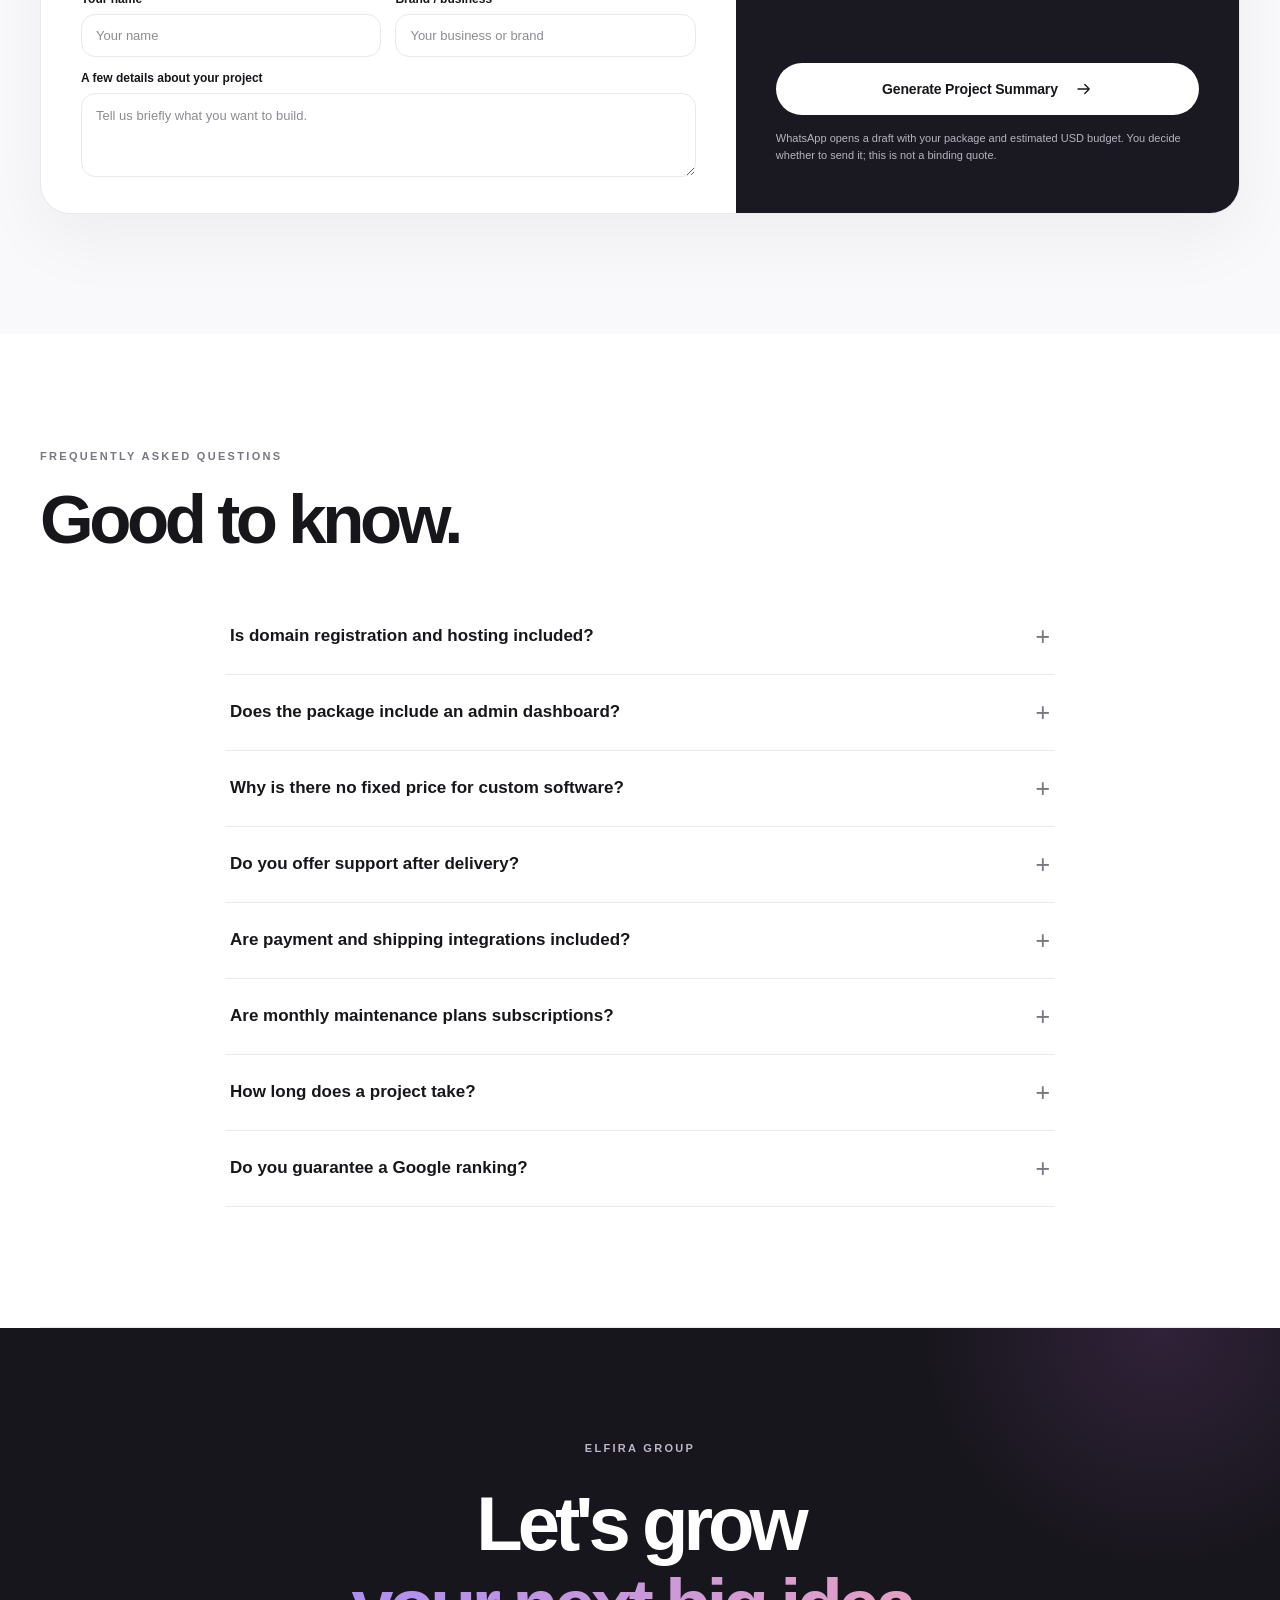
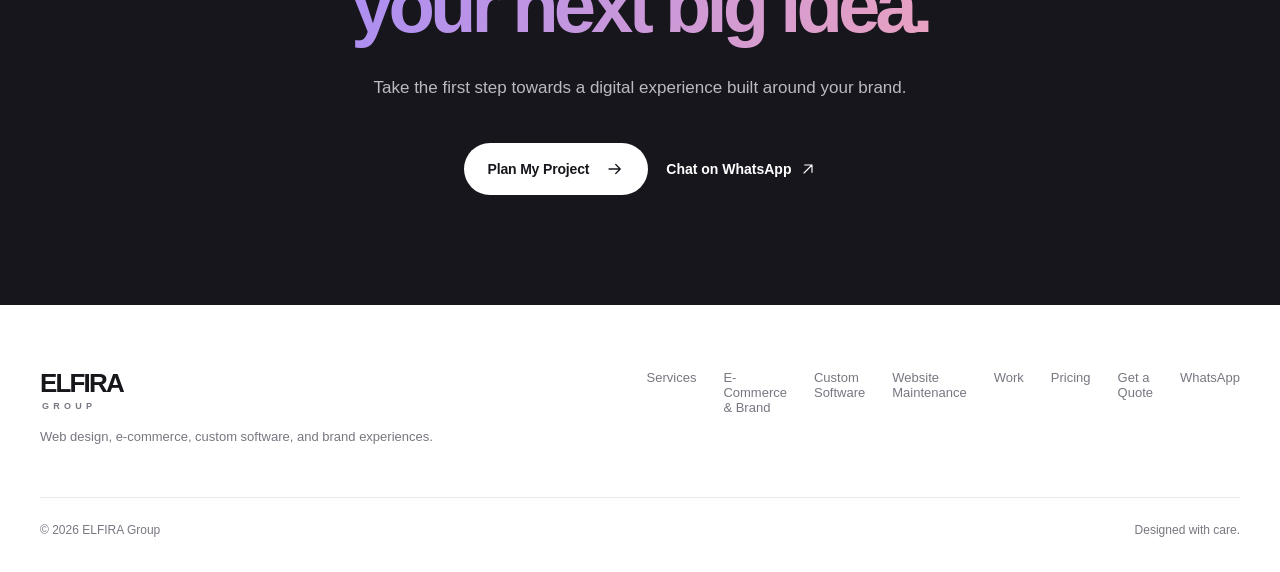
==== commit 659333f8: "Use one TR return button and mobile-safe English headline" ====
--- a/en/index.html
+++ b/en/index.html
@@ -33,7 +33,7 @@
   <link rel="stylesheet" href="../assets/v8.css">
   <link rel="stylesheet" href="../assets/v9.css">
   <link rel="stylesheet" href="../assets/dock.css">
-  <link rel="stylesheet" href="../assets/language.css">
+  <link rel="stylesheet" href="../assets/language.css?v=20261018b">
   <link rel="alternate" hreflang="tr" href="https://elfiragroup.com/">
   <link rel="alternate" hreflang="en" href="https://elfiragroup.com/en/">
   <link rel="alternate" hreflang="x-default" href="https://elfiragroup.com/">
@@ -59,7 +59,7 @@
       <a class="brand" href="#top" aria-label="ELFIRA Group home"><strong>ELFIRA</strong><span>GROUP</span></a>
       <nav class="nav-desktop" aria-label="Main menu"><a href="#hizmetler">Services</a><a href="#yazilim">Software</a><a href="#bakim">Maintenance</a><a href="#calismalar">Work</a><a href="#paketler">Pricing</a></nav>
       <div class="nav-actions">
-        <div class="language-switch" role="group" aria-label="Language selection"><a href="/" lang="tr" hreflang="tr" aria-label="Türkçe">TR</a><a class="active" href="/en/" lang="en" aria-current="page">EN</a></div>
+        <a class="language-switch" href="/" lang="tr" hreflang="tr" aria-label="Türkçeye geç">TR</a>
         <button class="icon-button" id="theme-toggle" type="button" aria-label="Switch to dark mode"><svg><use href="#moon"/></svg></button>
         <a class="wa-header wa-link" data-wa-kind="general" href="https://wa.me/905374880884" target="_blank" rel="noopener noreferrer"><svg aria-hidden="true" class="whatsapp-symbol" viewBox="0 0 24 24"><path d="M20.4 11.6a8.4 8.4 0 0 1-12.2 7.5L4 20.3l1.2-4.1a8.4 8.4 0 1 1 15.2-4.6Z"/><path d="M8.6 8.3c-.4.3-.7.8-.6 1.4.4 2.3 3.1 5.1 5.5 5.5.5.1 1.1-.3 1.5-.7l.3-.5-2.1-1.1-.8.8a5.8 5.8 0 0 1-2.1-2.1l.8-.8-1.1-2.1-.5-.3Z"/></svg><span>WhatsApp</span></a>
         <a class="nav-cta" href="#teklif">Get a Quote <svg><use href="#up-right"/></svg></a>
@@ -73,7 +73,7 @@
     <section class="hero section-wrap" aria-labelledby="hero-title">
       <div class="hero-text">
         <span class="subtle-kicker"><span class="live-point"></span> INDEPENDENT DIGITAL DESIGN STUDIO <span class="hero-kicker-side">/ TÜRKİYE · WORLDWIDE</span></span>
-        <h1 id="hero-title">A fresh<br><span class="gradient-title">digital perspective.</span></h1>
+        <h1 id="hero-title">A fresh<br><span class="gradient-title">digital</span><span class="en-word-separator"> </span><span class="gradient-title en-gradient-last">perspective.</span></h1>
         <p>We design thoughtful digital experiences that stand out from the first impression to the smallest detail.</p>
         <div class="hero-actions"><a class="button button-dark" href="#hizmetler">Explore Services <svg><use href="#arrow"/></svg></a><a class="text-link" href="#calismalar">View Our Work <svg><use href="#arrow"/></svg></a></div>
         <div class="hero-note"><span class="note-line"></span><span>Design. Technology. Every detail considered.</span></div>
--- a/assets/language.css
+++ b/assets/language.css
@@ -33,7 +33,8 @@
 .pillar-asterisk svg{width:20px;height:20px;stroke:currentColor;fill:none;stroke-width:1.8;stroke-linecap:round}
 
 @media(max-width:700px){
-  .site-header .nav-actions{position:relative;z-index:2}
+  .site-header .nav-actions{position:relative;z-index:2;gap:2px}
+  .site-header .nav-actions>.icon-button{width:44px;height:44px;touch-action:manipulation;position:relative;z-index:2}
   .site-header .language-switch{padding:2px;gap:0}
   .site-header .language-switch a{min-width:40px;min-height:40px;padding:0 7px;font-size:12px}
   html[lang="en"] .hero h1{font-size:clamp(38px,10.2vw,56px);line-height:1.04;letter-spacing:-.076em}
@@ -43,6 +44,6 @@
   .site-header .brand strong{font-size:18px}
   .site-header .brand span{font-size:7px}
   .site-header .language-switch a{min-width:38px;min-height:40px;padding:0 5px}
-  .site-header .icon-button{width:38px;height:40px}
+  .site-header .nav-actions>.icon-button{width:38px;height:42px}
   html[lang="en"] .hero h1{font-size:clamp(36px,10vw,40px)}
 }
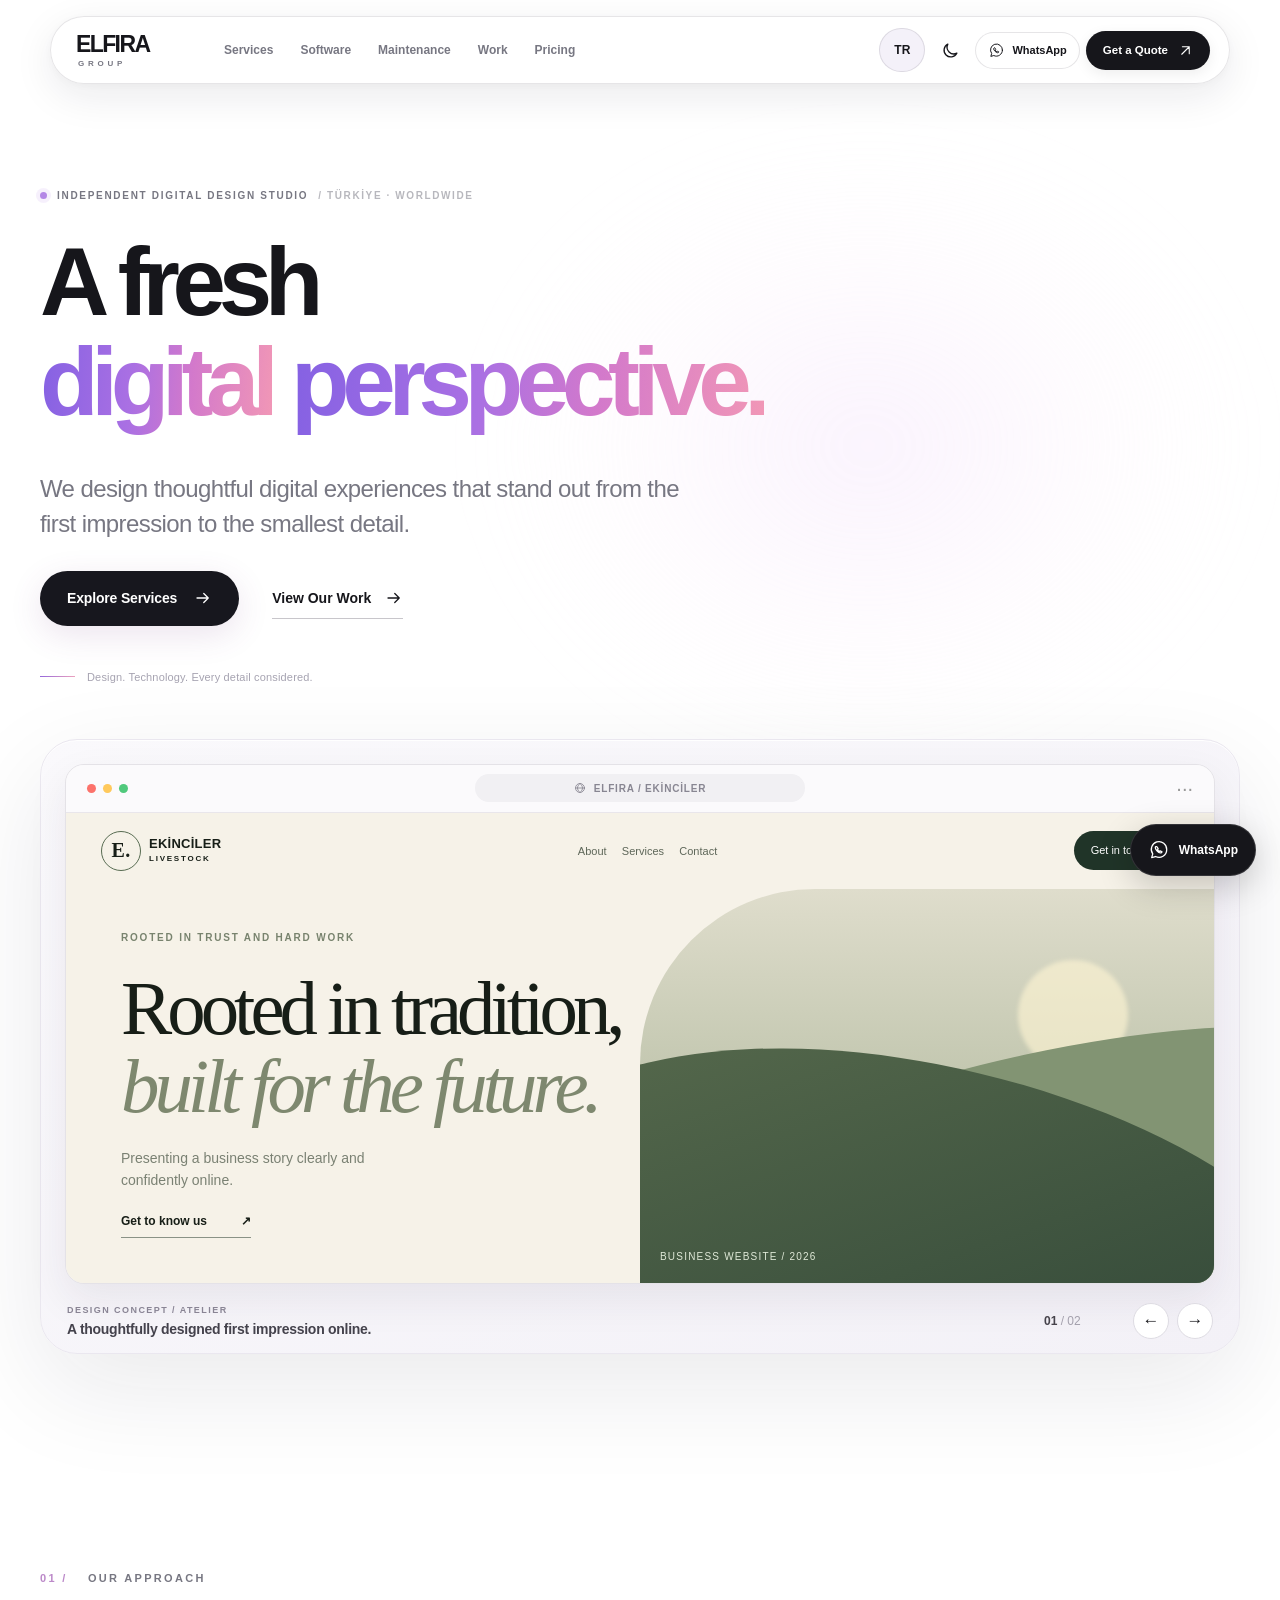
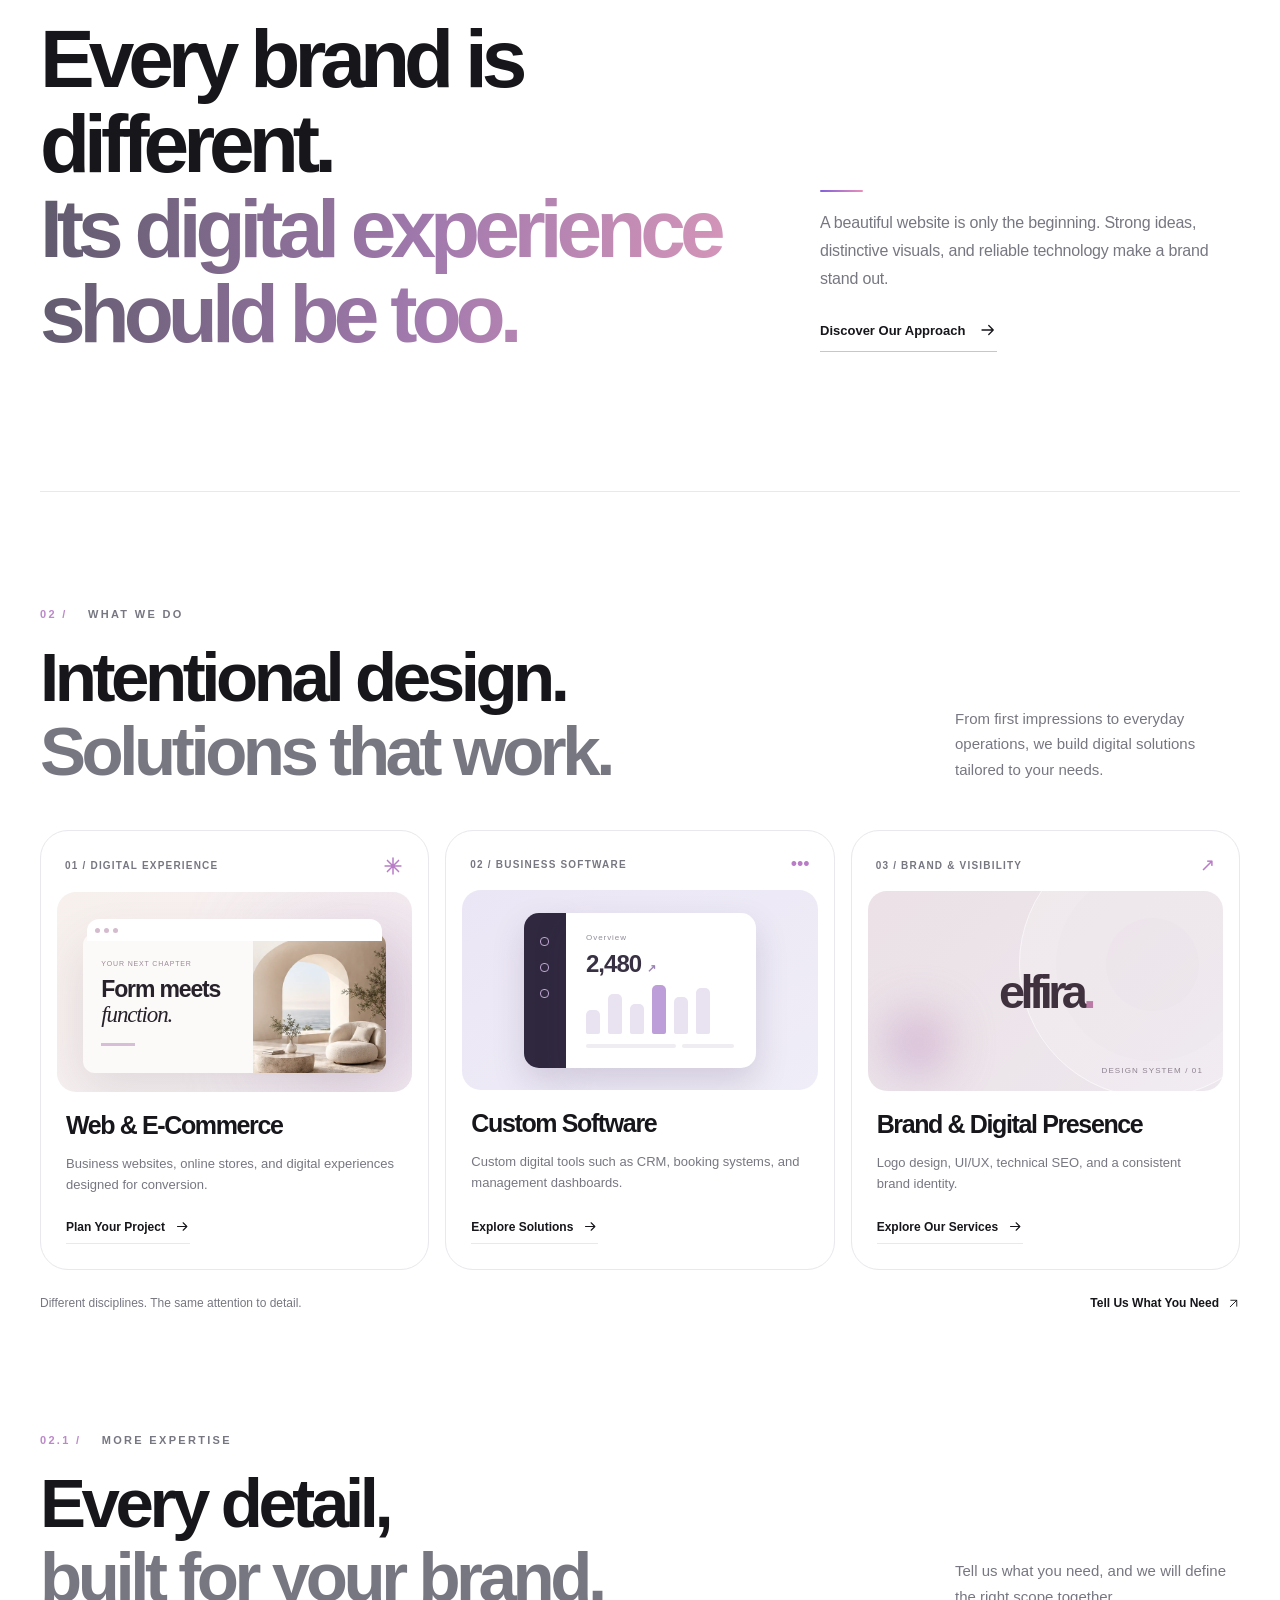
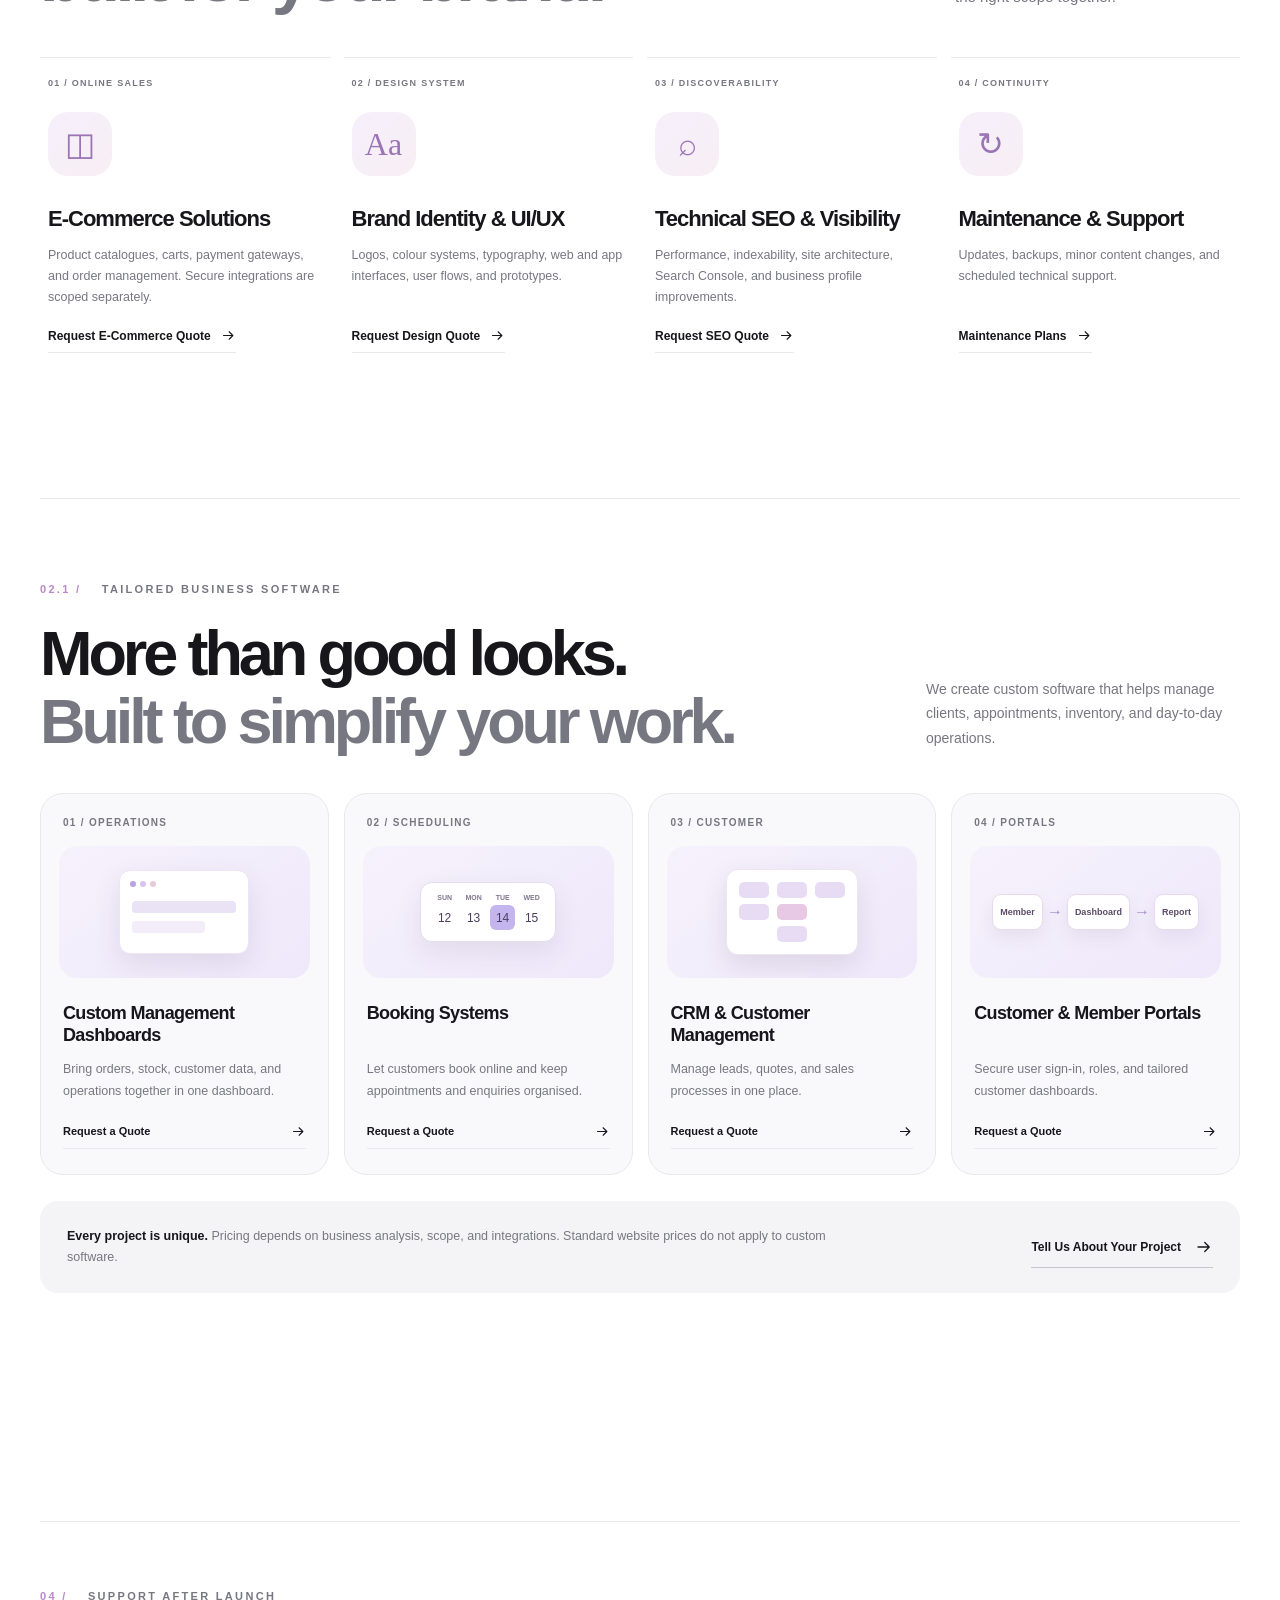
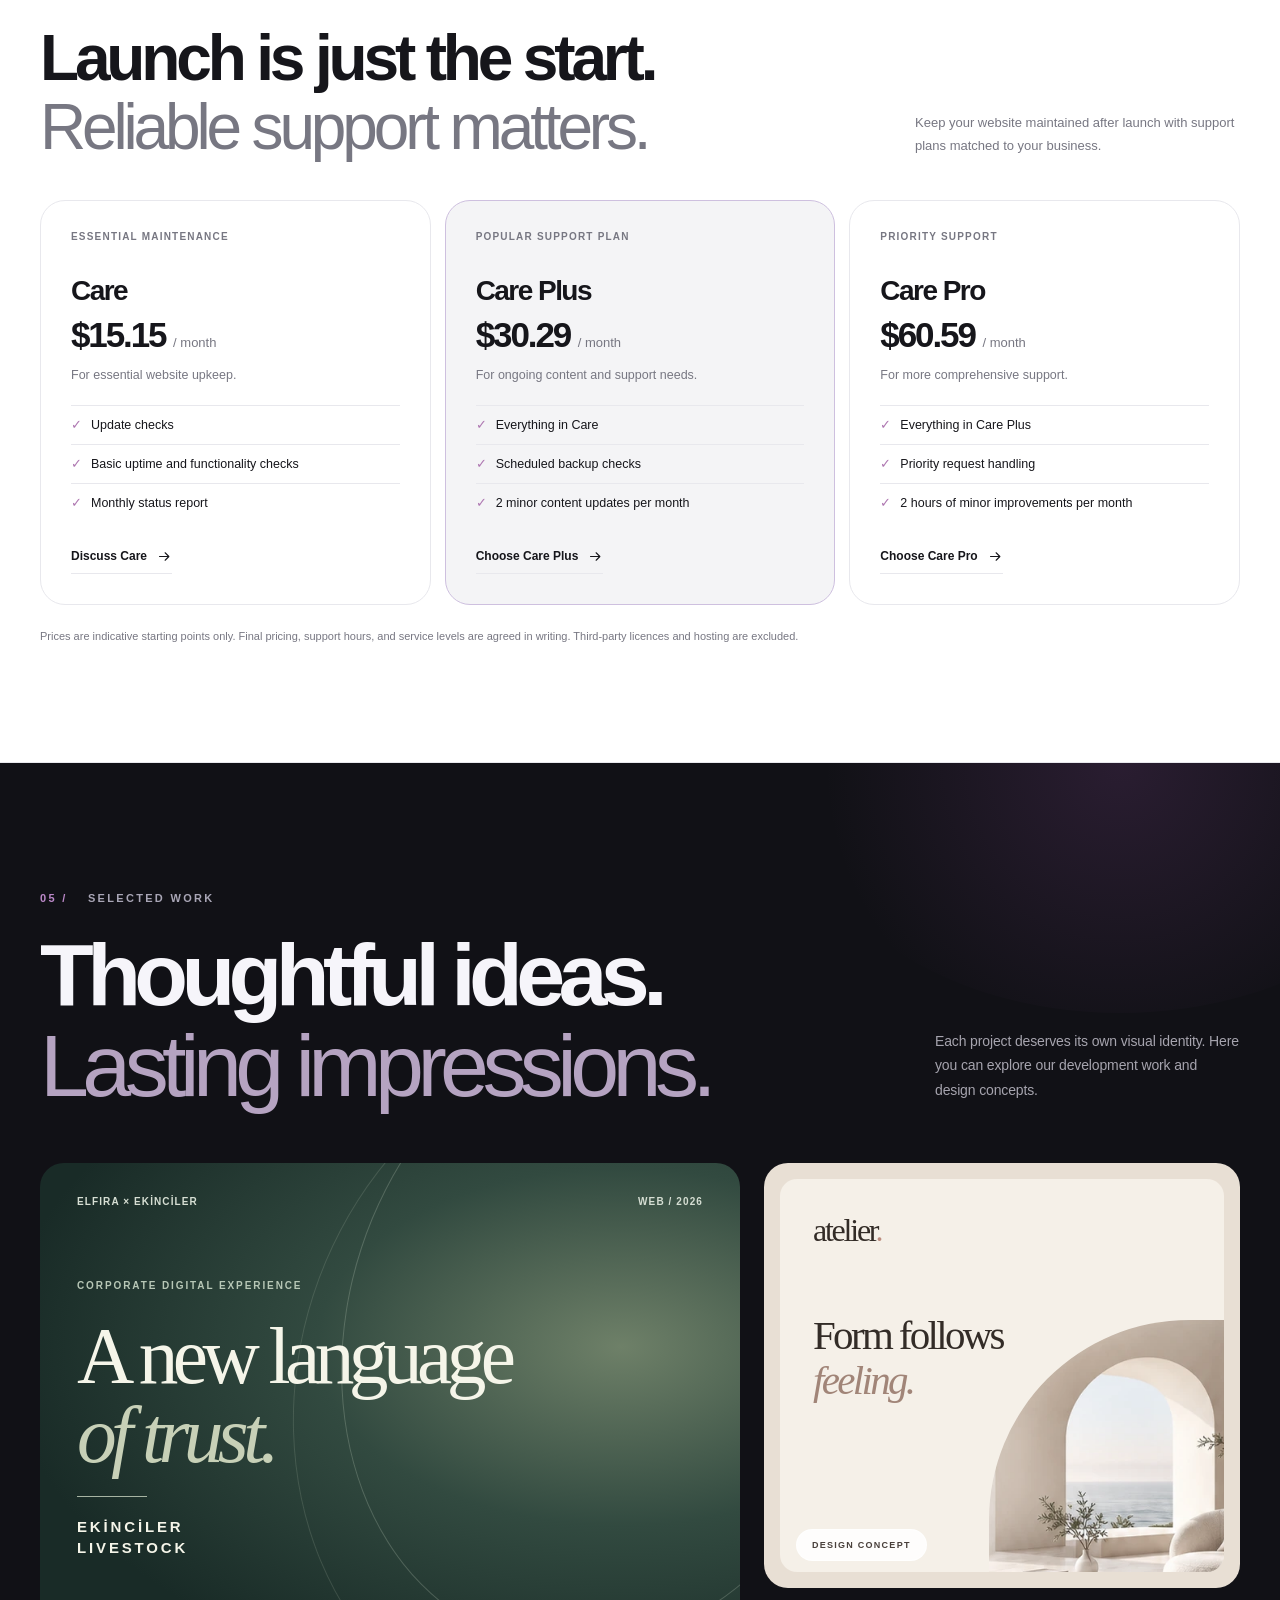
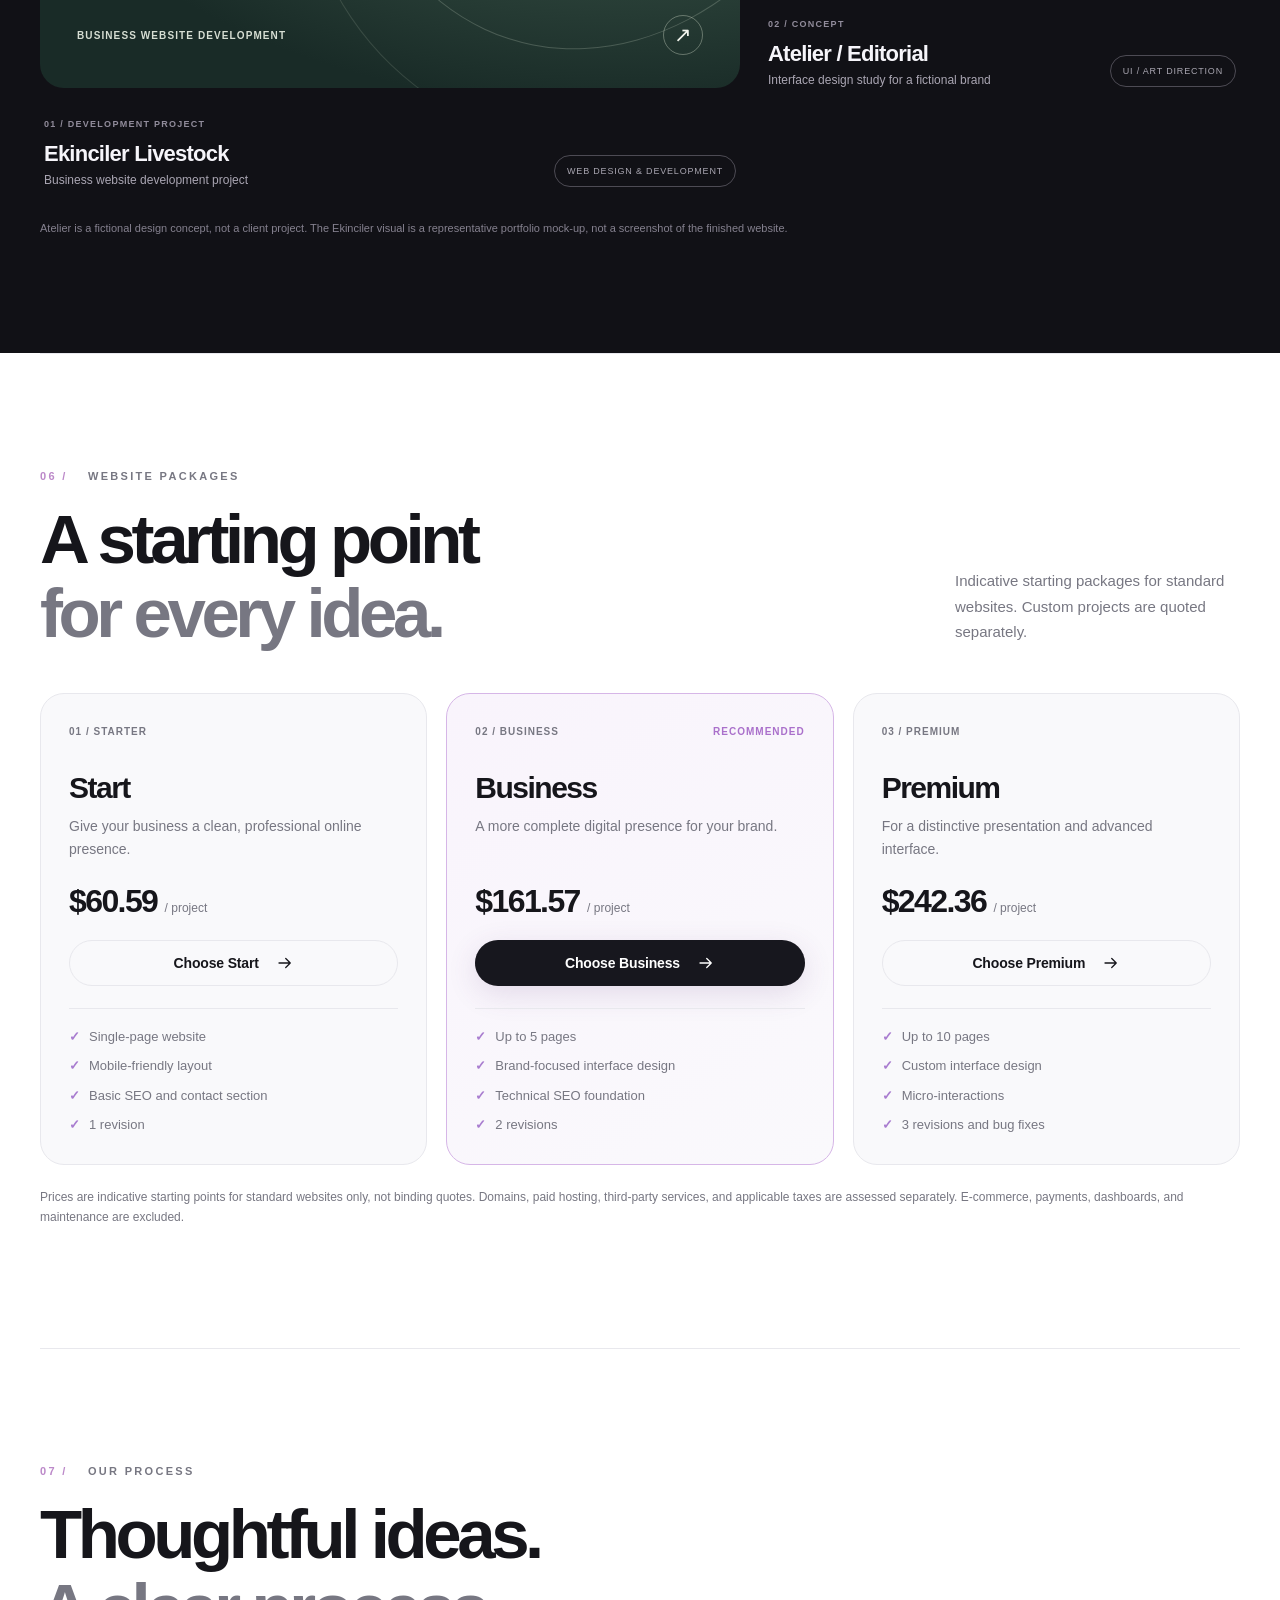
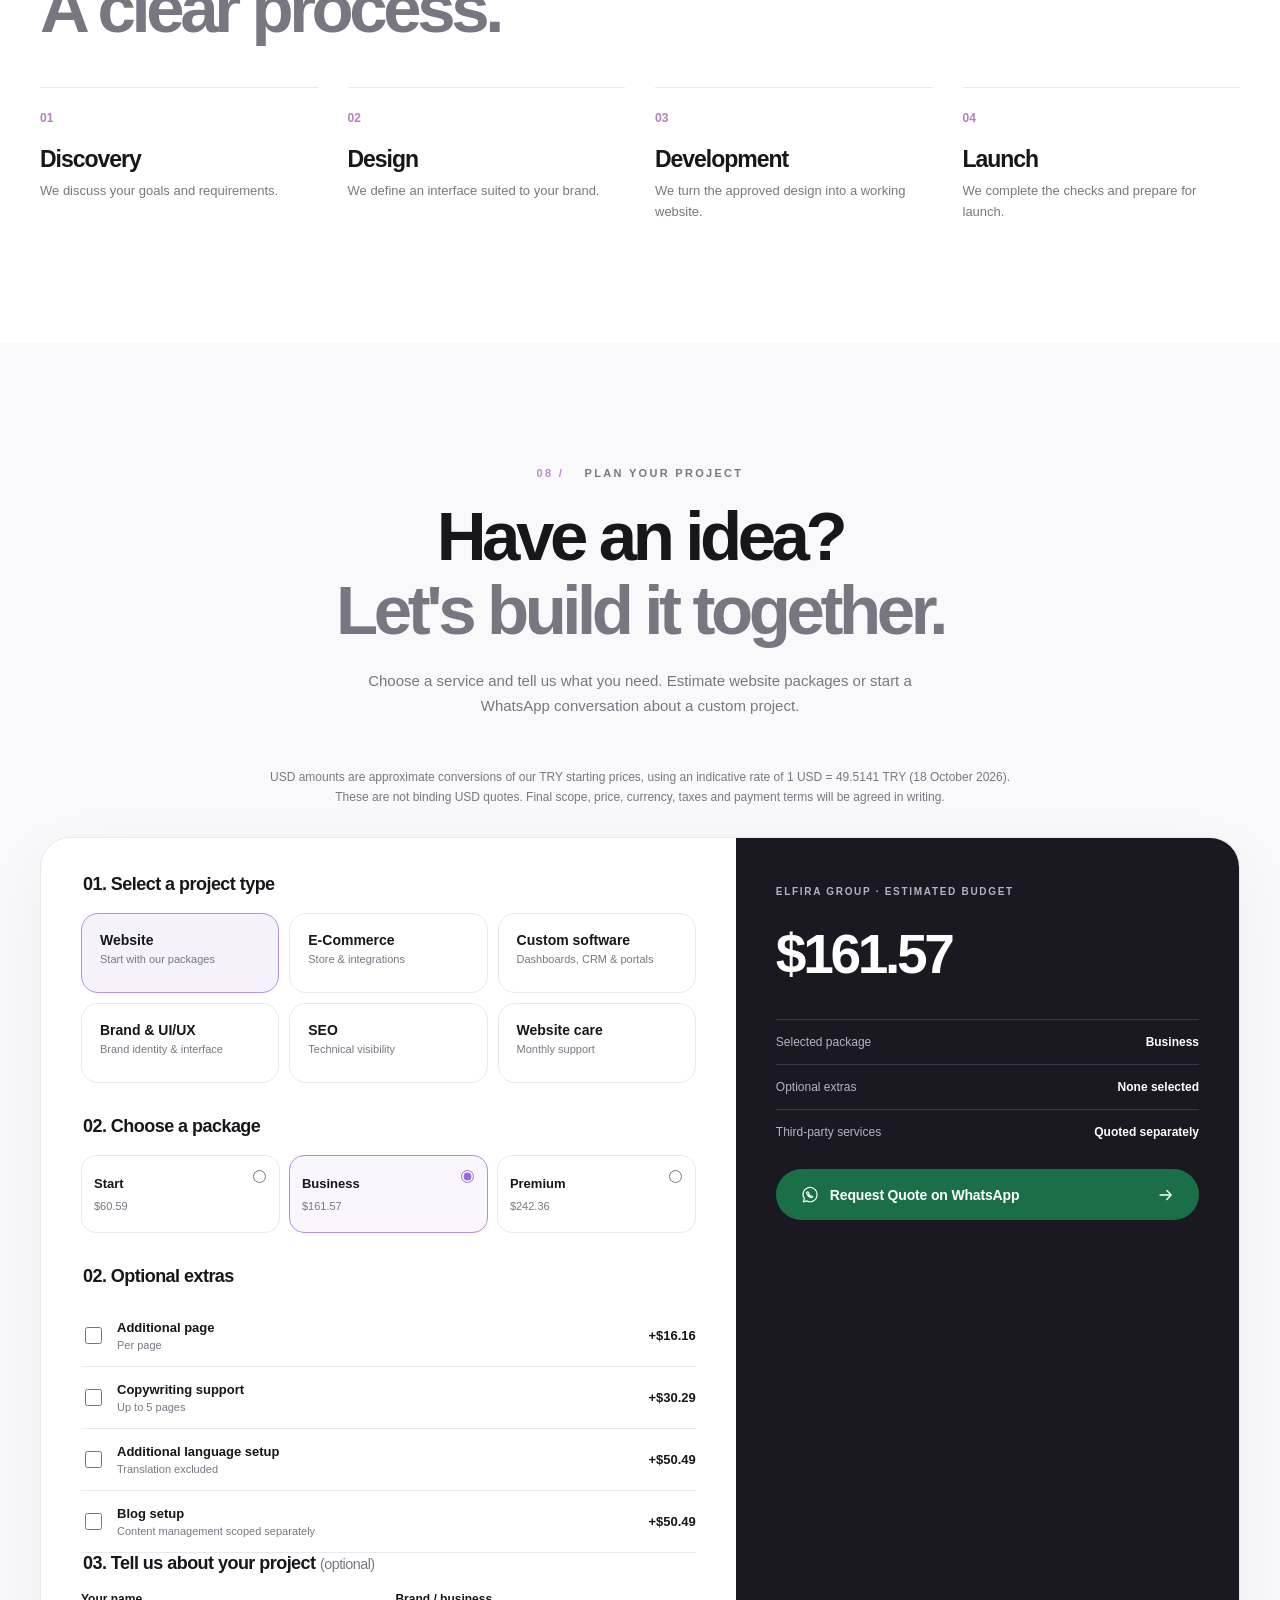
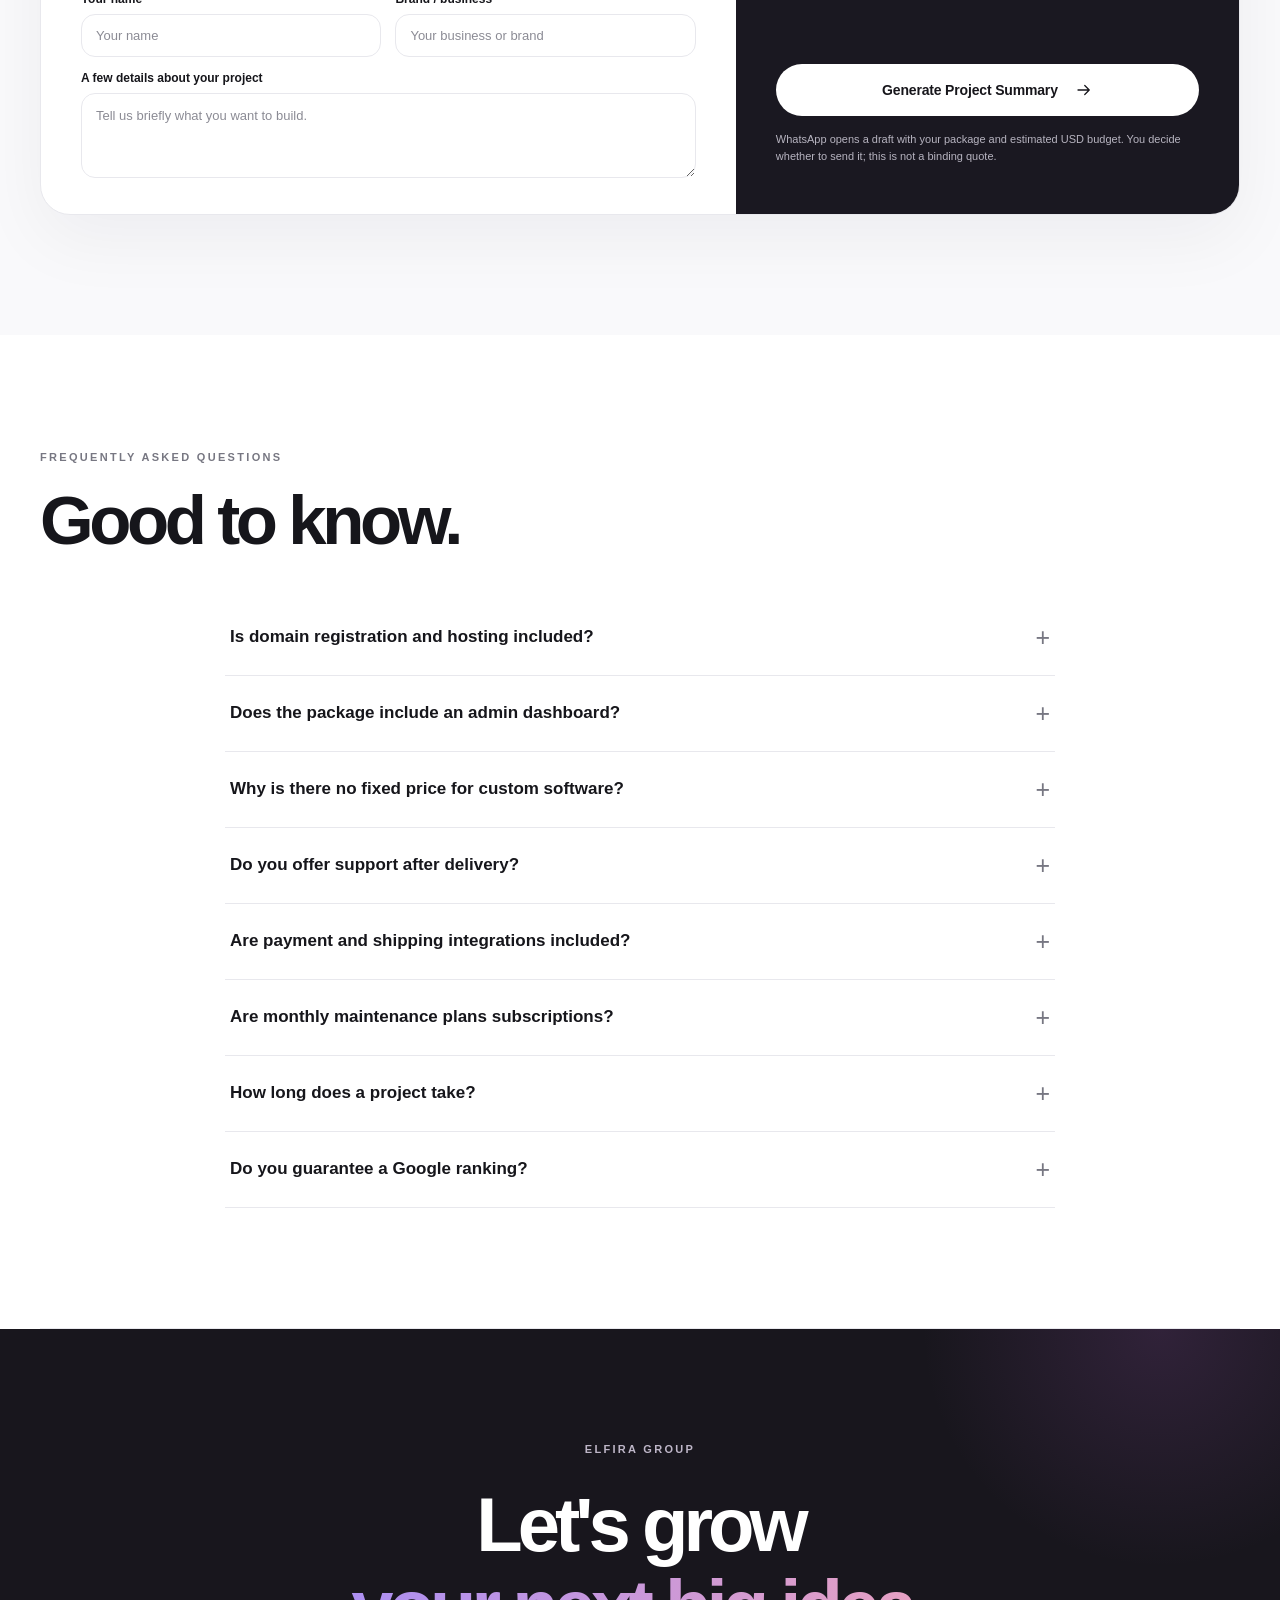
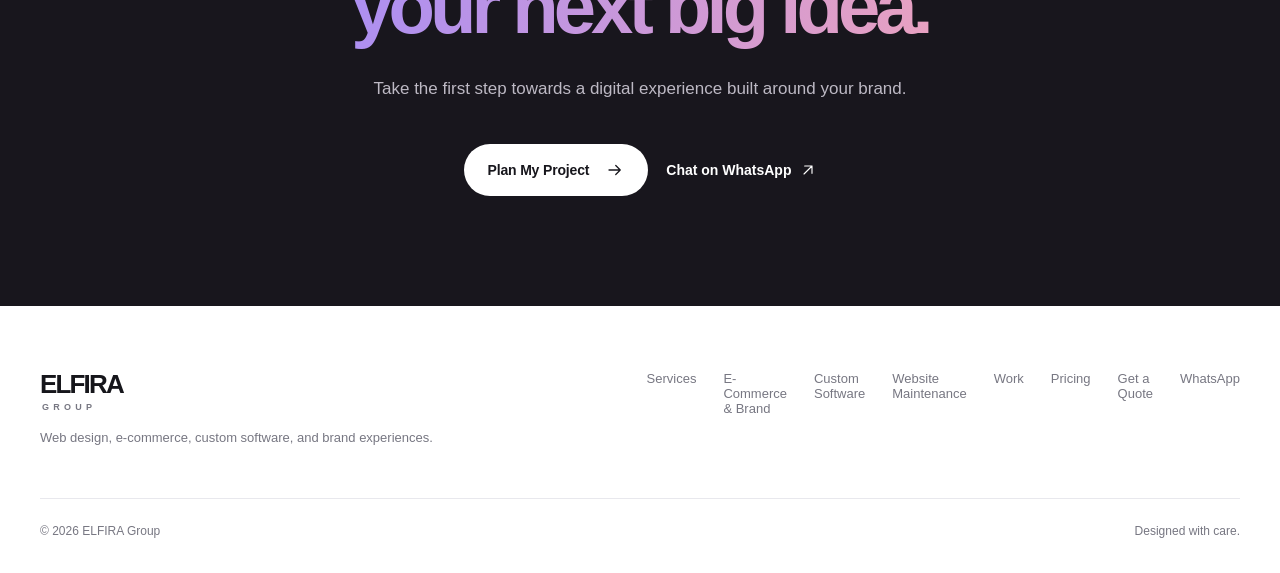
==== commit 11110f04: "Fix /project translation and show Ekinciler first on English page" ====
--- a/en/index.html
+++ b/en/index.html
@@ -78,23 +78,23 @@
         <div class="hero-actions"><a class="button button-dark" href="#hizmetler">Explore Services <svg><use href="#arrow"/></svg></a><a class="text-link" href="#calismalar">View Our Work <svg><use href="#arrow"/></svg></a></div>
         <div class="hero-note"><span class="note-line"></span><span>Design. Technology. Every detail considered.</span></div>
       </div>
-      <div class="showcase-shell" aria-label="Design concept for fictional Atelier brand">
+      <div class="showcase-shell" aria-label="Project previews: Ekinciler Livestock and Atelier design concept">
         <div class="browser-window">
-          <div class="browser-bar"><div class="window-dots" aria-hidden="true"><i></i><i></i><i></i></div><span class="browser-address"><svg><use href="#globe"/></svg> ELFIRA / DESIGN CONCEPT</span><span class="browser-options" aria-hidden="true">···</span></div>
-          <div class="showcase-slide" data-slide="0">
+          <div class="browser-bar"><div class="window-dots" aria-hidden="true"><i></i><i></i><i></i></div><span class="browser-address"><svg><use href="#globe"/></svg> <span class="browser-address-label">ELFIRA / EKİNCİLER</span></span><span class="browser-options" aria-hidden="true">···</span></div>
+          <div class="showcase-slide ekinciler-slide" data-slide="0">
+            <div class="ekinciler-site">
+              <div class="ekin-site-nav"><div class="ekin-wordmark"><span class="ekin-symbol">E.</span><span>EKİNCİLER <small>LIVESTOCK</small></span></div><div class="ekin-navlinks">About &nbsp;&nbsp;&nbsp; Services &nbsp;&nbsp;&nbsp; Contact</div><span class="ekin-site-pill">Get in touch ↗</span></div>
+              <div class="ekin-hero"><div class="ekin-copy"><span>ROOTED IN TRUST AND HARD WORK</span><h2>Rooted in tradition,<br><em>built for the future.</em></h2><p>Presenting a business story clearly and confidently online.</p><span class="ekin-button">Get to know us <span>↗</span></span></div><div class="ekin-art" aria-hidden="true"><div class="ekin-sun"></div><div class="ekin-hills hill-back"></div><div class="ekin-hills hill-front"></div><div class="ekin-art-label">BUSINESS WEBSITE / 2026</div></div></div>
+            </div>
+          </div>
+          <div class="showcase-slide" data-slide="1" hidden>
           <div class="atelier-page">
             <div class="atelier-nav"><strong>atelier<span>.</span></strong><div class="atelier-navlinks">Spaces &nbsp;&nbsp;&nbsp; Products &nbsp;&nbsp;&nbsp; Journal</div><span class="atelier-visit">Explore ↗</span></div>
             <div class="atelier-main"><div class="atelier-copy"><span>BEAUTIFULLY DESIGNED SPACES</span><h2>Timeless<br><em>design.</em></h2><p>Design experiences that complement everyday life and enrich spaces.</p><div class="atelier-chip">Explore&nbsp; →</div></div><div class="atelier-art" role="img" aria-label="Cream sofa in a bright architectural interior"></div></div>
           </div>
           </div>
-          <div class="showcase-slide ekinciler-slide" data-slide="1" hidden>
-            <div class="ekinciler-site">
-              <div class="ekin-site-nav"><div class="ekin-wordmark"><span class="ekin-symbol">E.</span><span>EKİNCİLER <small>LIVESTOCK</small></span></div><div class="ekin-navlinks">About &nbsp;&nbsp;&nbsp; Services &nbsp;&nbsp;&nbsp; Contact</div><span class="ekin-site-pill">Get in touch ↗</span></div>
-              <div class="ekin-hero"><div class="ekin-copy"><span>ROOTED IN TRUST AND HARD WORK</span><h2>Rooted in tradition,<br><em>built for the future.</em></h2><p>Presenting a business story clearly and confidently online.</p><span class="ekin-button">Get to know us <span>↗</span></span></div><div class="ekin-art" aria-hidden="true"><div class="ekin-sun"></div><div class="ekin-hills hill-back"></div><div class="ekin-hills hill-front"></div><div class="ekin-art-label">BUSINESS WEBSITE / 2026</div></div></div>
-            </div>
-          </div>
         </div>
-        <div class="showcase-caption"><div class="showcase-caption-copy"><span id="showcase-type">DESIGN CONCEPT / ATELIER</span><strong id="showcase-title">A thoughtfully designed first impression online.</strong></div><div class="showcase-controls" aria-label="Project preview controls"><span id="showcase-counter">01 <i>/ 02</i></span><button type="button" id="showcase-prev" aria-label="Previous project">←</button><button type="button" id="showcase-next" aria-label="Next project">→</button></div></div>
+        <div class="showcase-caption"><div class="showcase-caption-copy"><span id="showcase-type">WEB DEVELOPMENT / EKİNCİLER</span><strong id="showcase-title">A digital presentation that reflects the brand.</strong></div><div class="showcase-controls" aria-label="Project preview controls"><span id="showcase-counter">01 <i>/ 02</i></span><button type="button" id="showcase-prev" aria-label="Previous project">←</button><button type="button" id="showcase-next" aria-label="Next project">→</button></div></div>
       </div>
     </section>
 
@@ -151,7 +151,7 @@
       <div class="section-wrap">
         <div class="work-head"><div><span class="eyebrow"><span class="section-index">05 /</span> SELECTED WORK</span><h2>Thoughtful ideas.<br><em>Lasting impressions.</em></h2></div><p>Each project deserves its own visual identity. Here you can explore our development work and design concepts.</p></div>
         <div class="portfolio-grid">
-          <article class="portfolio-primary"><div class="portfolio-poster poster-eki"><div class="poster-top"><span>ELFIRA × EKİNCİLER</span><span>WEB / 2026</span></div><div class="eki-center"><small>CORPORATE DIGITAL EXPERIENCE</small><strong>A new language<br><em>of trust.</em></strong><span class="eki-rule"></span><p>EKİNCİLER<br>LIVESTOCK</p></div><div class="poster-bottom"><span>BUSINESS WEBSITE DEVELOPMENT</span><button class="poster-round" type="button" id="preview-ekinciler" aria-label="Ekinciler proje önizlemesini aç">↗</button></div></div><div class="project-meta"><div><span>01 / DEVELOPMENT PROJECT</span><h3>Ekinciler Livestock</h3><p>Business website development project</p></div><span class="project-tag">WEB DESIGN & DEVELOPMENT</span></div></article>
+          <article class="portfolio-primary"><div class="portfolio-poster poster-eki"><div class="poster-top"><span>ELFIRA × EKİNCİLER</span><span>WEB / 2026</span></div><div class="eki-center"><small>CORPORATE DIGITAL EXPERIENCE</small><strong>A new language<br><em>of trust.</em></strong><span class="eki-rule"></span><p>EKİNCİLER<br>LIVESTOCK</p></div><div class="poster-bottom"><span>BUSINESS WEBSITE DEVELOPMENT</span><button class="poster-round" type="button" id="preview-ekinciler" aria-label="Open Ekinciler project preview">↗</button></div></div><div class="project-meta"><div><span>01 / DEVELOPMENT PROJECT</span><h3>Ekinciler Livestock</h3><p>Business website development project</p></div><span class="project-tag">WEB DESIGN & DEVELOPMENT</span></div></article>
           <article class="portfolio-secondary"><div class="portfolio-poster poster-atelier"><div class="atelier-small-visual"><span>atelier<span style="color:#bc8d7f">.</span></span><strong>Form follows<br><em>feeling.</em></strong><div class="atelier-mini-art"></div></div><span class="concept-tag">DESIGN CONCEPT</span></div><div class="project-meta"><div><span>02 / CONCEPT</span><h3>Atelier / Editorial</h3><p>Interface design study for a fictional brand</p></div><span class="project-tag">UI / ART DIRECTION</span></div></article>
         </div>
         <p class="work-disclaimer">Atelier is a fictional design concept, not a client project. The Ekinciler visual is a representative portfolio mock-up, not a screenshot of the finished website.</p>
@@ -161,9 +161,9 @@
     <section class="pricing-section section-wrap" id="paketler">
       <div class="section-heading"><div><span class="eyebrow"><span class="section-index">06 /</span> WEBSITE PACKAGES</span><h2>A starting point<br><em>for every idea.</em></h2></div><p>Indicative starting packages for standard websites. Custom projects are quoted separately.</p></div>
       <div class="pricing-grid">
-        <article class="price-card"><div class="price-top"><span>01 / STARTER</span></div><h3>Start</h3><p>Give your business a clean, professional online presence.</p><div class="price">$60.59 <span>/ proje</span></div><a href="#teklif" class="button button-outline choose-plan" data-plan="start">Choose Start <svg><use href="#arrow"/></svg></a><ul><li>Single-page website</li><li>Mobile-friendly layout</li><li>Basic SEO and contact section</li><li>1 revision</li></ul></article>
-        <article class="price-card featured"><div class="price-top"><span>02 / BUSINESS</span><b>RECOMMENDED</b></div><h3>Business</h3><p>A more complete digital presence for your brand.</p><div class="price">$161.57 <span>/ proje</span></div><a href="#teklif" class="button button-dark choose-plan" data-plan="business">Choose Business <svg><use href="#arrow"/></svg></a><ul><li>Up to 5 pages</li><li>Brand-focused interface design</li><li>Technical SEO foundation</li><li>2 revisions</li></ul></article>
-        <article class="price-card"><div class="price-top"><span>03 / PREMIUM</span></div><h3>Premium</h3><p>For a distinctive presentation and advanced interface.</p><div class="price">$242.36 <span>/ proje</span></div><a href="#teklif" class="button button-outline choose-plan" data-plan="premium">Choose Premium <svg><use href="#arrow"/></svg></a><ul><li>Up to 10 pages</li><li>Custom interface design</li><li>Micro-interactions</li><li>3 revisions and bug fixes</li></ul></article>
+        <article class="price-card"><div class="price-top"><span>01 / STARTER</span></div><h3>Start</h3><p>Give your business a clean, professional online presence.</p><div class="price">$60.59 <span>/ project</span></div><a href="#teklif" class="button button-outline choose-plan" data-plan="start">Choose Start <svg><use href="#arrow"/></svg></a><ul><li>Single-page website</li><li>Mobile-friendly layout</li><li>Basic SEO and contact section</li><li>1 revision</li></ul></article>
+        <article class="price-card featured"><div class="price-top"><span>02 / BUSINESS</span><b>RECOMMENDED</b></div><h3>Business</h3><p>A more complete digital presence for your brand.</p><div class="price">$161.57 <span>/ project</span></div><a href="#teklif" class="button button-dark choose-plan" data-plan="business">Choose Business <svg><use href="#arrow"/></svg></a><ul><li>Up to 5 pages</li><li>Brand-focused interface design</li><li>Technical SEO foundation</li><li>2 revisions</li></ul></article>
+        <article class="price-card"><div class="price-top"><span>03 / PREMIUM</span></div><h3>Premium</h3><p>For a distinctive presentation and advanced interface.</p><div class="price">$242.36 <span>/ project</span></div><a href="#teklif" class="button button-outline choose-plan" data-plan="premium">Choose Premium <svg><use href="#arrow"/></svg></a><ul><li>Up to 10 pages</li><li>Custom interface design</li><li>Micro-interactions</li><li>3 revisions and bug fixes</li></ul></article>
       </div>
       <p class="small-print">Prices are indicative starting points for standard websites only, not binding quotes. Domains, paid hosting, third-party services, and applicable taxes are assessed separately. E-commerce, payments, dashboards, and maintenance are excluded.</p>
     </section>
--- a/assets/language.css
+++ b/assets/language.css
@@ -1,49 +1,63 @@
-/* ELFIRA Group — bilingual navigation and mobile readability.
-   Language options are real page links (work without JavaScript). */
-.site-header .language-switch{
-  position:relative;z-index:3;display:inline-flex;align-items:center;gap:2px;
-  padding:3px;border:1px solid var(--dock-border);border-radius:999px;
-  background:var(--dock-hover);flex:none;white-space:nowrap;isolation:isolate;
+/* ELFIRA Group — one-button language toggle and responsive English headline.
+   A real anchor is used so switching works without JavaScript or tap-state scripts. */
+.site-header .nav-actions > a.language-switch{
+  position:relative;z-index:5;
+  display:inline-flex;align-items:center;justify-content:center;
+  min-width:46px;width:46px;height:44px;padding:0;
+  border-radius:999px;
+  border:1px solid var(--dock-border);
+  background:var(--dock-hover);color:var(--ink);
+  font-size:12px;font-weight:780;line-height:1;letter-spacing:.02em;
+  text-decoration:none;white-space:nowrap;cursor:pointer;
+  -webkit-tap-highlight-color:transparent;
+  touch-action:manipulation;pointer-events:auto;
+  flex:none;isolation:isolate;
 }
-.site-header .language-switch a{
-  position:relative;z-index:1;display:inline-flex;align-items:center;justify-content:center;
-  min-width:40px;min-height:40px;padding:0 8px;border-radius:999px;
-  font-size:12px;line-height:1;font-weight:740;letter-spacing:.02em;
-  text-decoration:none;color:var(--muted);cursor:pointer;
-  pointer-events:auto;touch-action:manipulation;
-  -webkit-tap-highlight-color:transparent;
+.site-header .nav-actions > a.language-switch:hover{
+  background:color-mix(in srgb,var(--ink) 9%,var(--bg));
 }
-.site-header .language-switch a.active{background:var(--ink);color:var(--bg)}
-.site-header .language-switch a:not(.active):active{background:var(--soft);color:var(--ink)}
-.site-header .language-switch a:focus-visible{outline:2px solid var(--ink);outline-offset:2px}
+.site-header .nav-actions > a.language-switch:focus-visible{
+  outline:2px solid var(--ink);outline-offset:2px;
+}
 
-/* Only the English headline has the long words shown in the mobile screenshot.
-   Let its second line wrap instead of running off-screen. Keep the Turkish design unchanged. */
-html[lang="en"] .hero-text{min-width:0;max-width:100%}
+/* Separate English gradient words so no single unbreakable line can exceed
+   the viewport. The Turkish title keeps its existing visual design. */
+html[lang="en"] .hero-text{width:100%;min-width:0;max-width:100%}
 html[lang="en"] .hero h1{
   max-width:100%;font-size:clamp(56px,7.5vw,104px);
-  letter-spacing:-.076em;line-height:1.04;
+  letter-spacing:-.076em;line-height:1.045;
 }
 html[lang="en"] .hero h1 .gradient-title{
-  white-space:normal;overflow-wrap:normal;word-break:normal;
+  white-space:nowrap;overflow-wrap:normal;word-break:normal;
 }
+html[lang="en"] .hero h1 .en-word-separator{white-space:pre}
+html[lang="en"] .hero h1 .en-gradient-last{display:inline}
 
-/* Draw the small service motif with a real SVG, not an emoji font glyph. */
+/* Use a native stroke icon instead of a platform-dependent emoji. */
 .pillar-asterisk{display:inline-grid;place-items:center;width:23px;height:23px}
 .pillar-asterisk svg{width:20px;height:20px;stroke:currentColor;fill:none;stroke-width:1.8;stroke-linecap:round}
 
 @media(max-width:700px){
-  .site-header .nav-actions{position:relative;z-index:2;gap:2px}
-  .site-header .nav-actions>.icon-button{width:44px;height:44px;touch-action:manipulation;position:relative;z-index:2}
-  .site-header .language-switch{padding:2px;gap:0}
-  .site-header .language-switch a{min-width:40px;min-height:40px;padding:0 7px;font-size:12px}
-  html[lang="en"] .hero h1{font-size:clamp(38px,10.2vw,56px);line-height:1.04;letter-spacing:-.076em}
+  .site-header .nav-actions{position:relative;z-index:2;gap:3px}
+  .site-header .nav-actions > .icon-button{
+    position:relative;z-index:2;width:44px;height:44px;touch-action:manipulation
+  }
+  .site-header .nav-actions > a.language-switch{
+    min-width:44px;width:44px;height:44px
+  }
+  html[lang="en"] .hero h1{
+    font-size:clamp(36px,10.2vw,55px);line-height:1.04;letter-spacing:-.077em
+  }
+  html[lang="en"] .hero h1 .en-word-separator{display:none}
+  html[lang="en"] .hero h1 .en-gradient-last{display:block}
 }
 @media(max-width:365px){
-  .site-header .nav-container,.site-header.is-condensed .nav-container{padding-left:11px;padding-right:7px;gap:5px}
+  .site-header .nav-container,.site-header.is-condensed .nav-container{
+    padding-left:11px;padding-right:7px;gap:5px
+  }
   .site-header .brand strong{font-size:18px}
   .site-header .brand span{font-size:7px}
-  .site-header .language-switch a{min-width:38px;min-height:40px;padding:0 5px}
-  .site-header .nav-actions>.icon-button{width:38px;height:42px}
-  html[lang="en"] .hero h1{font-size:clamp(36px,10vw,40px)}
+  .site-header .nav-actions > a.language-switch{min-width:42px;width:42px;height:44px}
+  .site-header .nav-actions > .icon-button{width:40px;height:44px}
+  html[lang="en"] .hero h1{font-size:clamp(35px,10vw,38px)}
 }
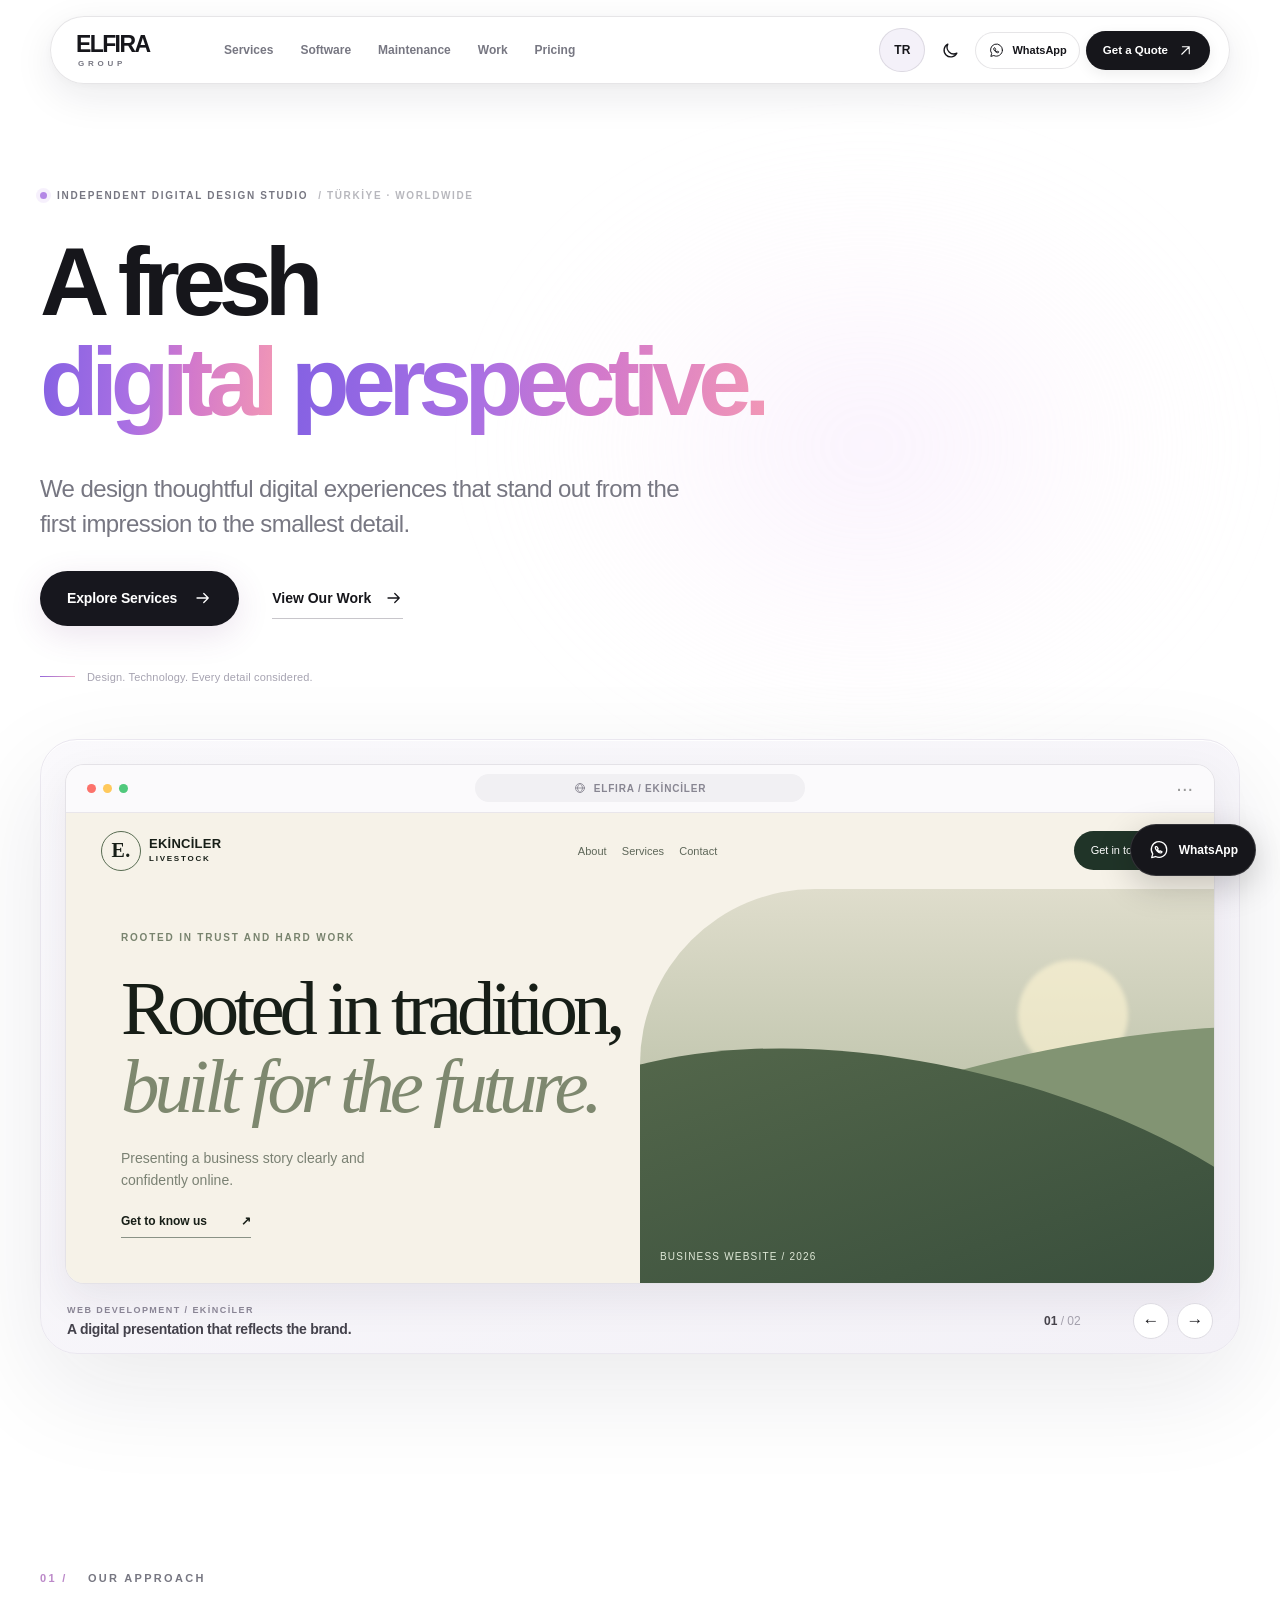
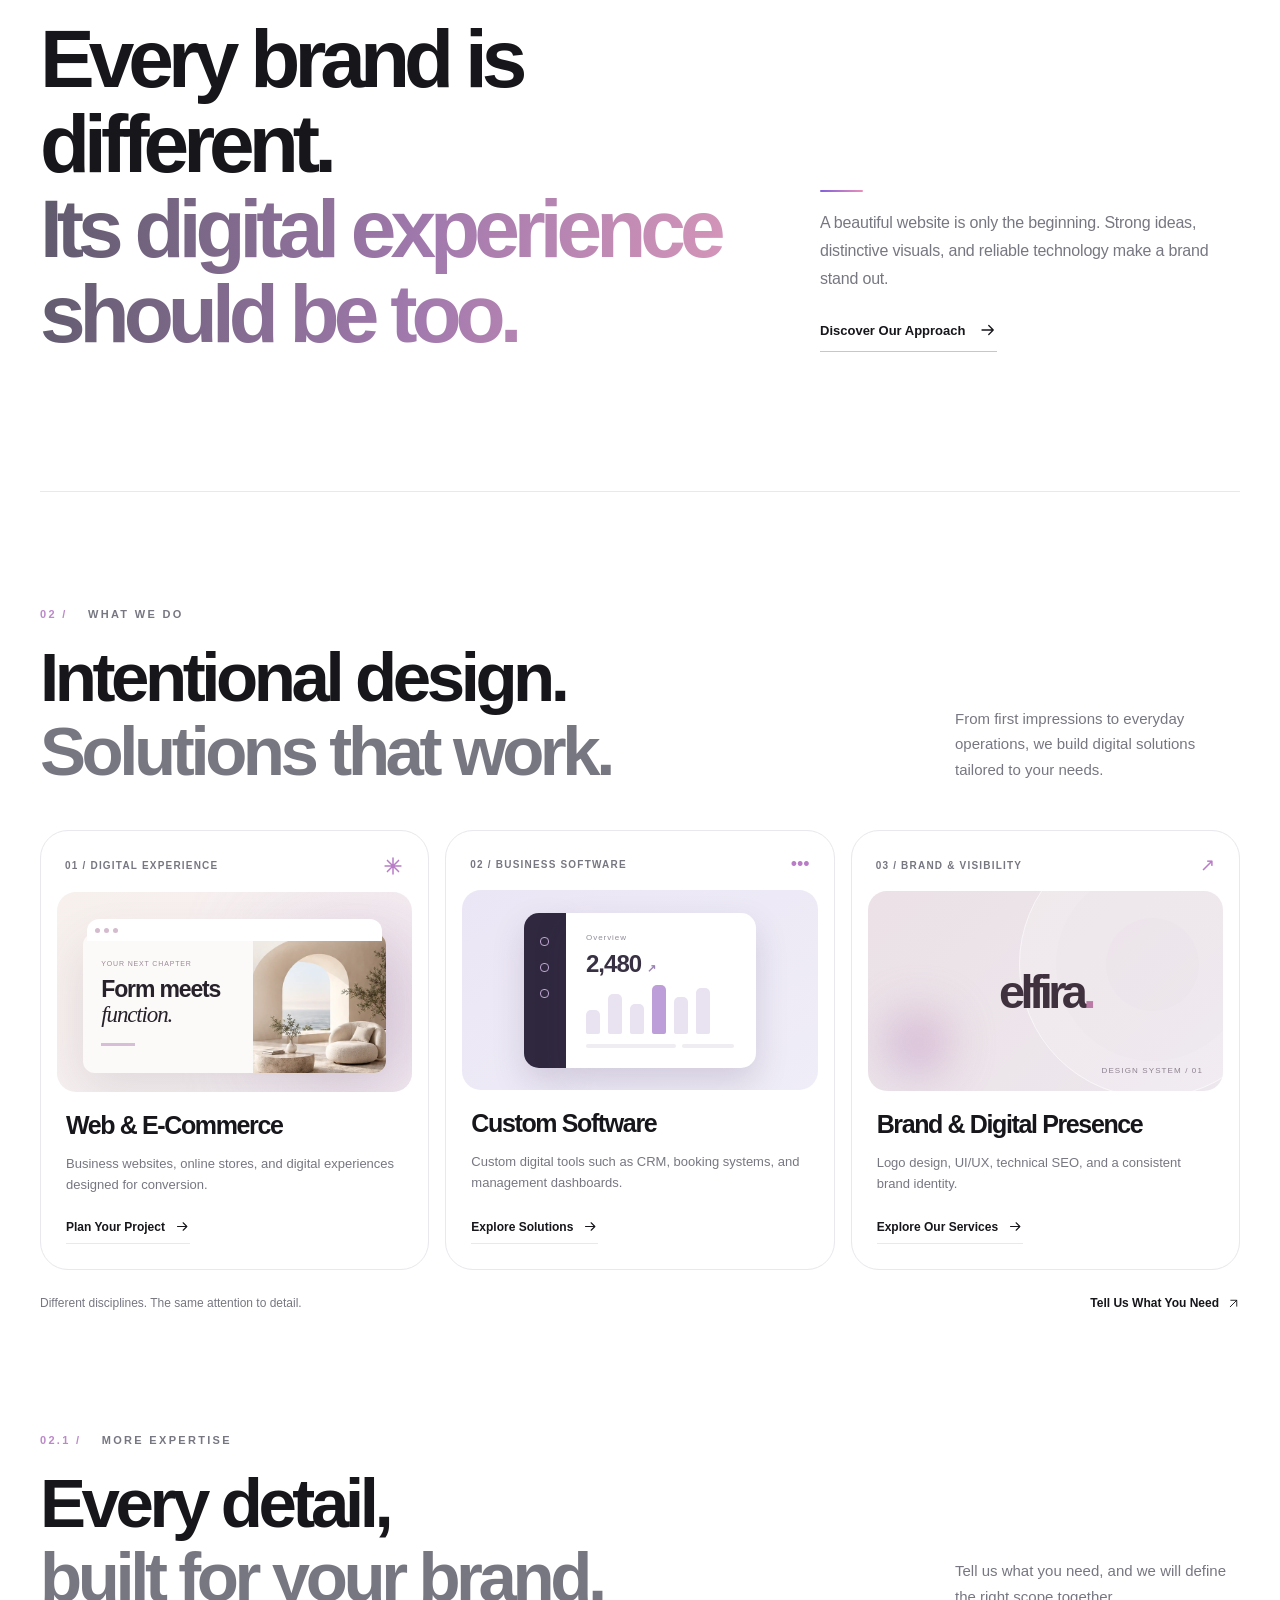
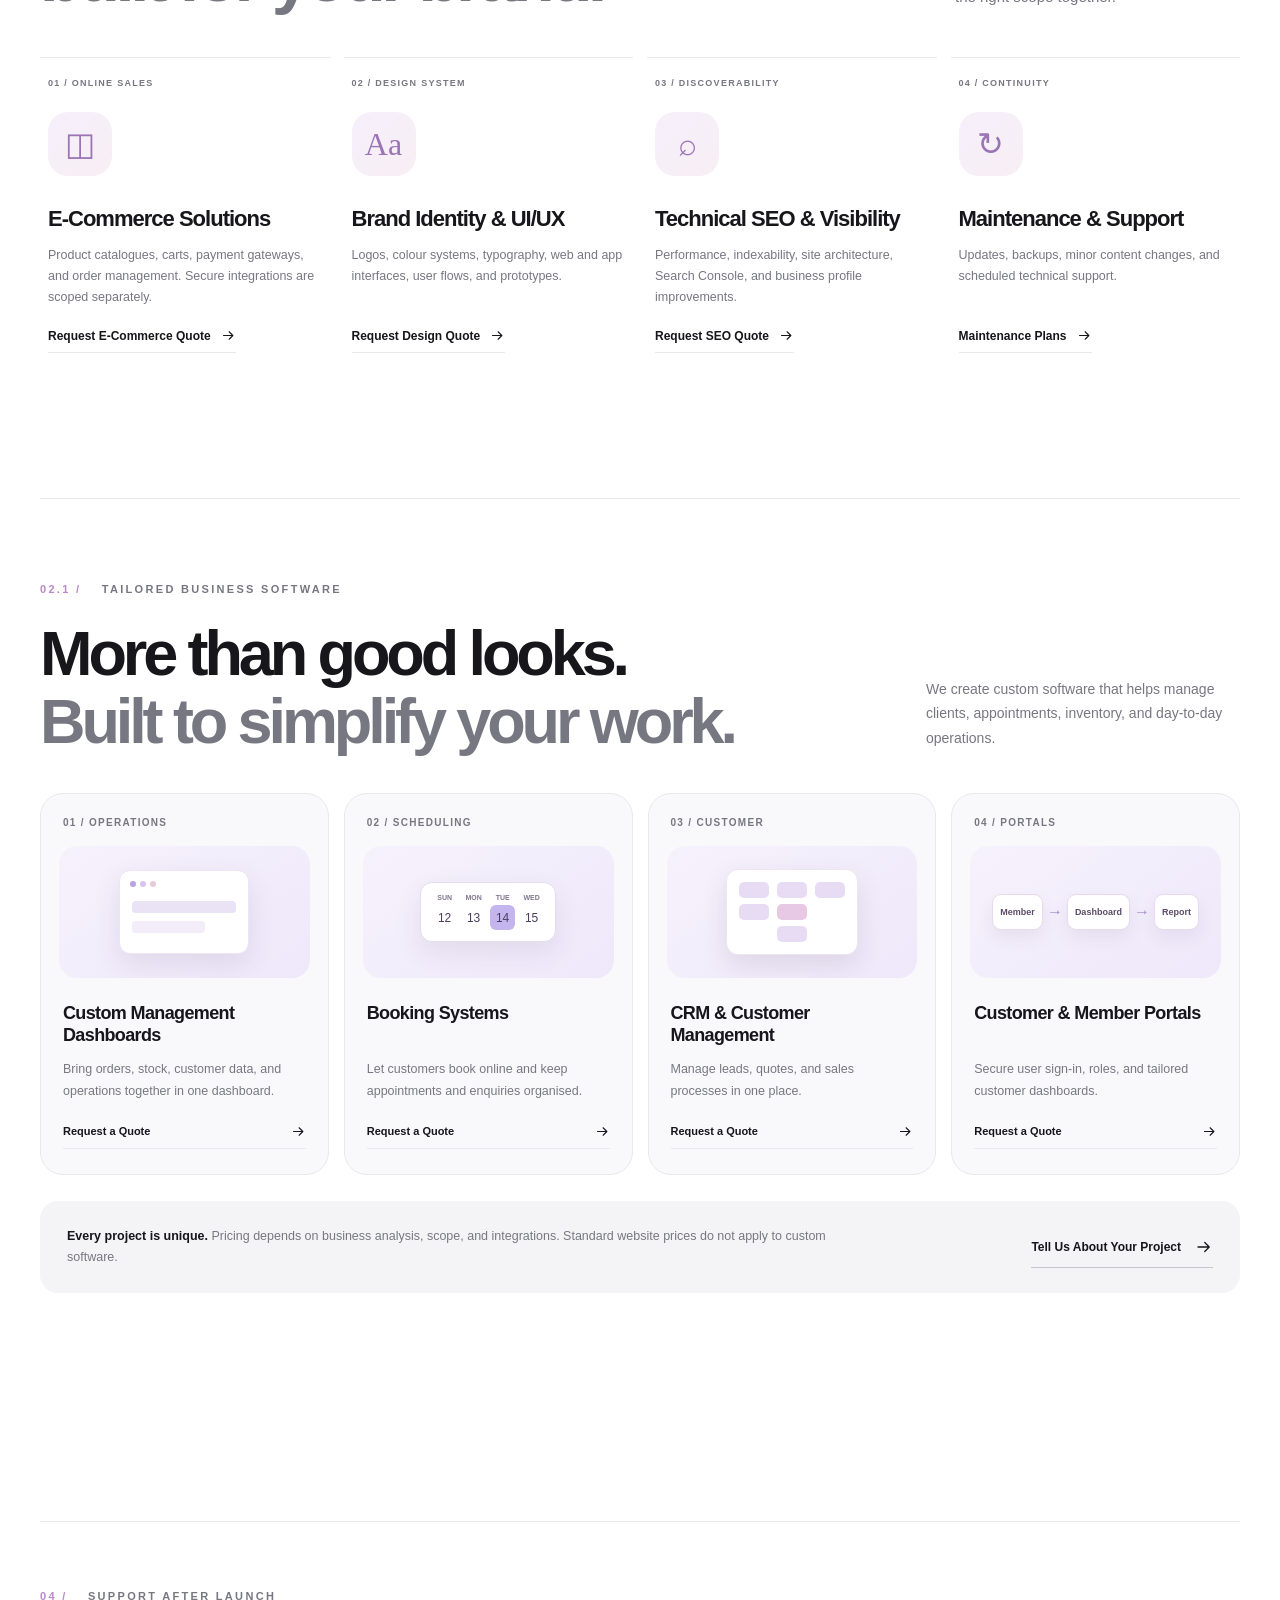
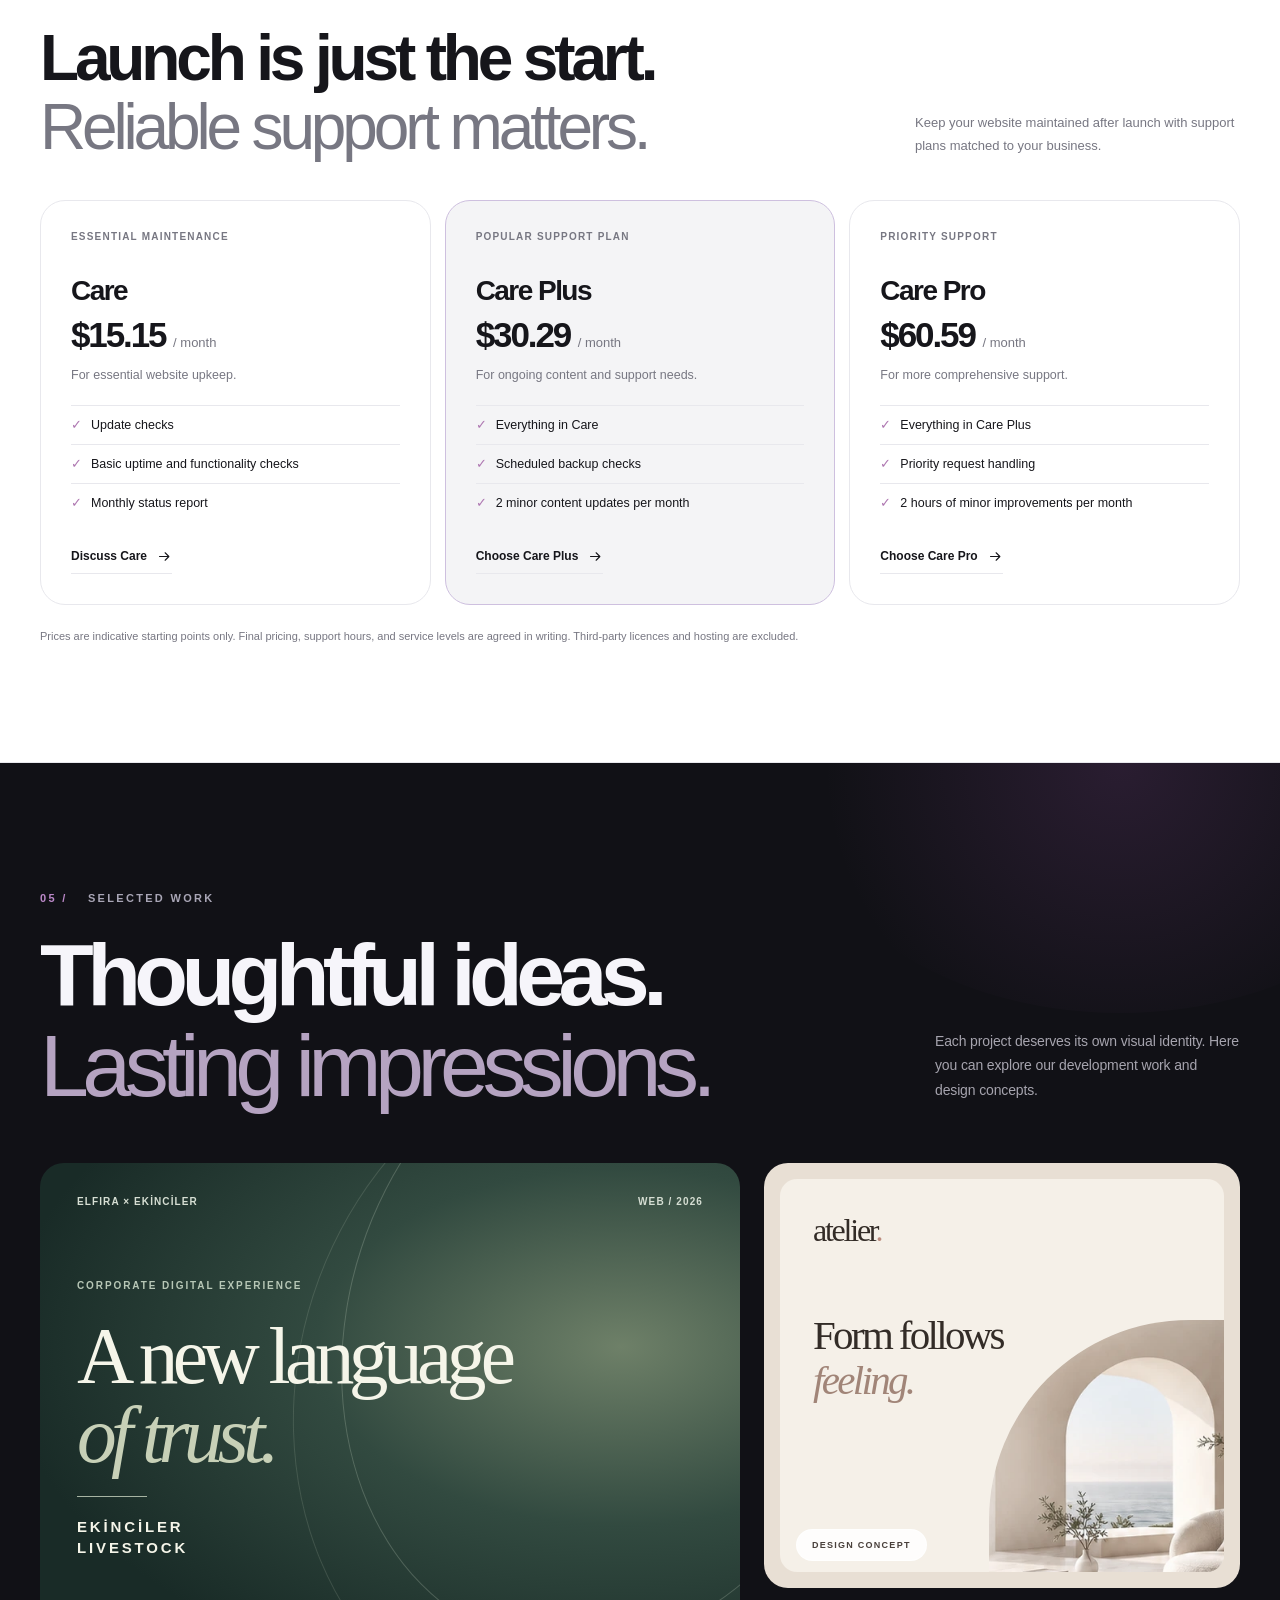
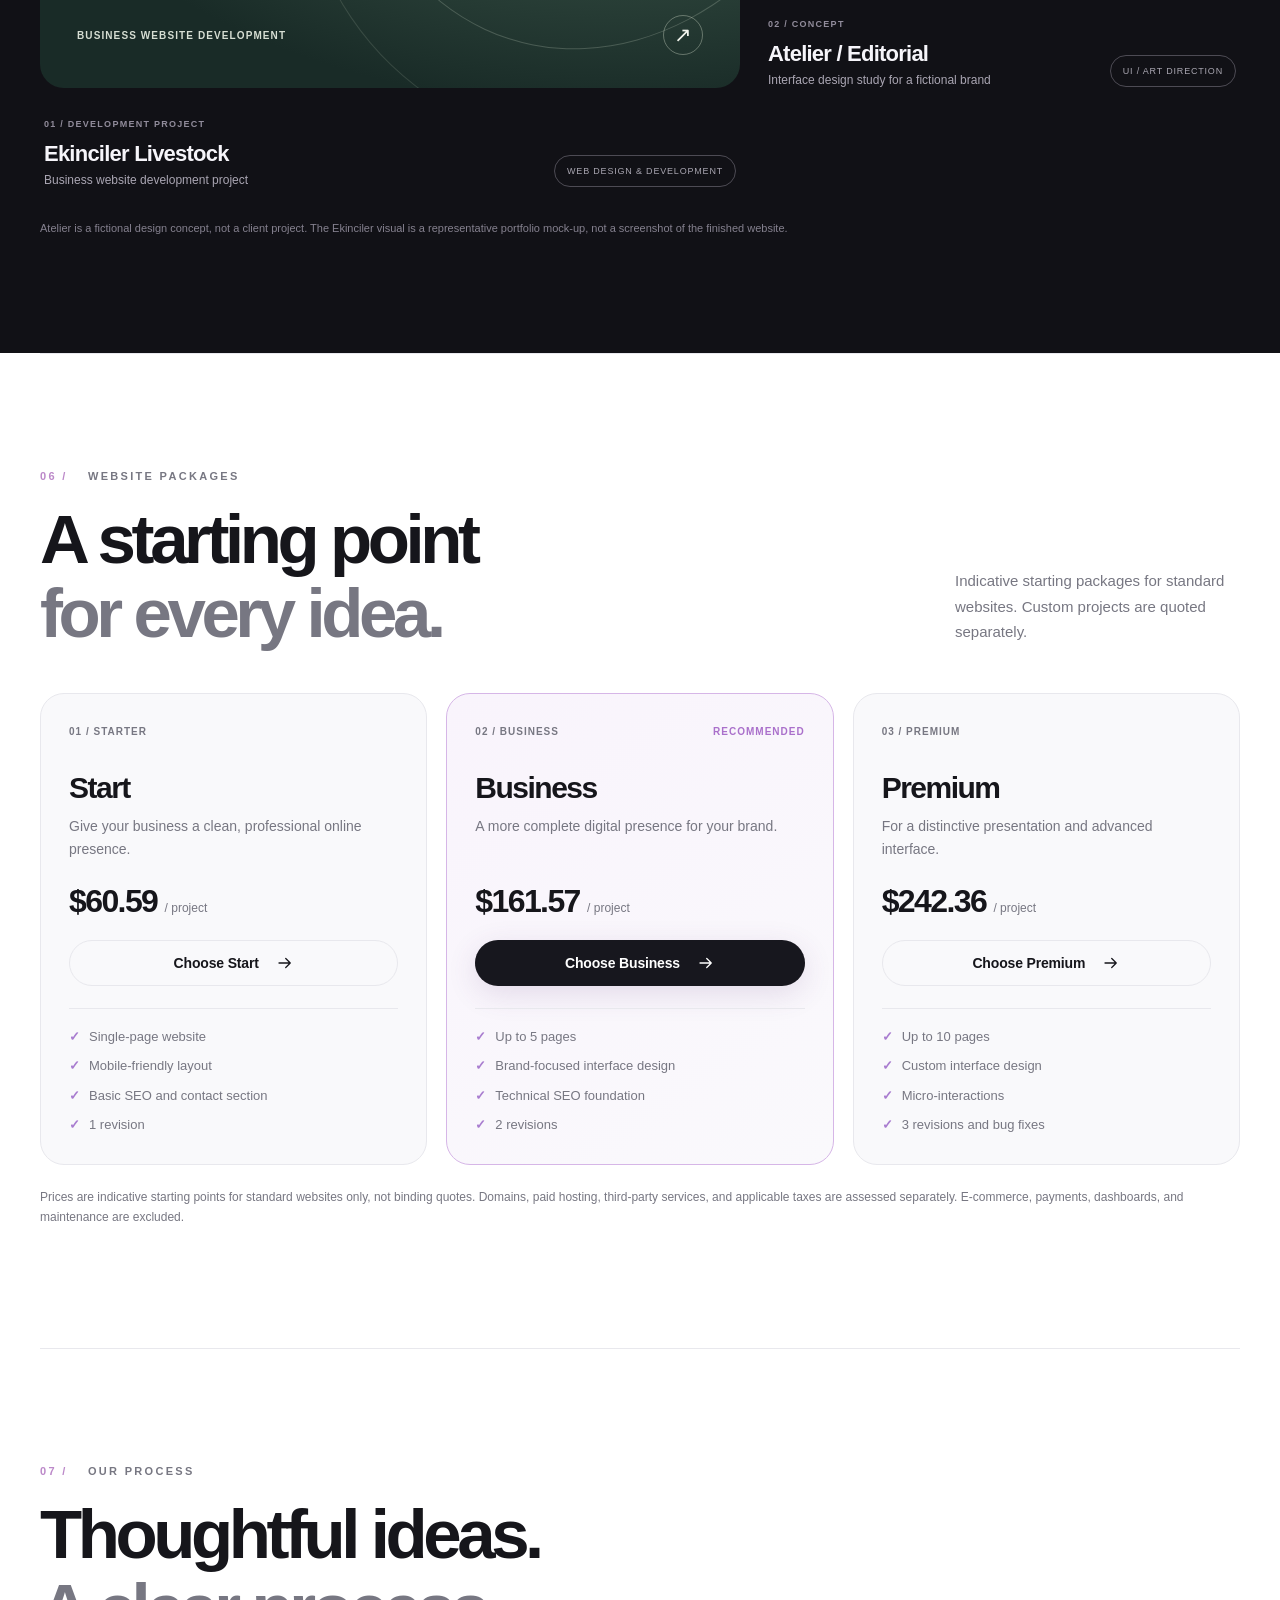
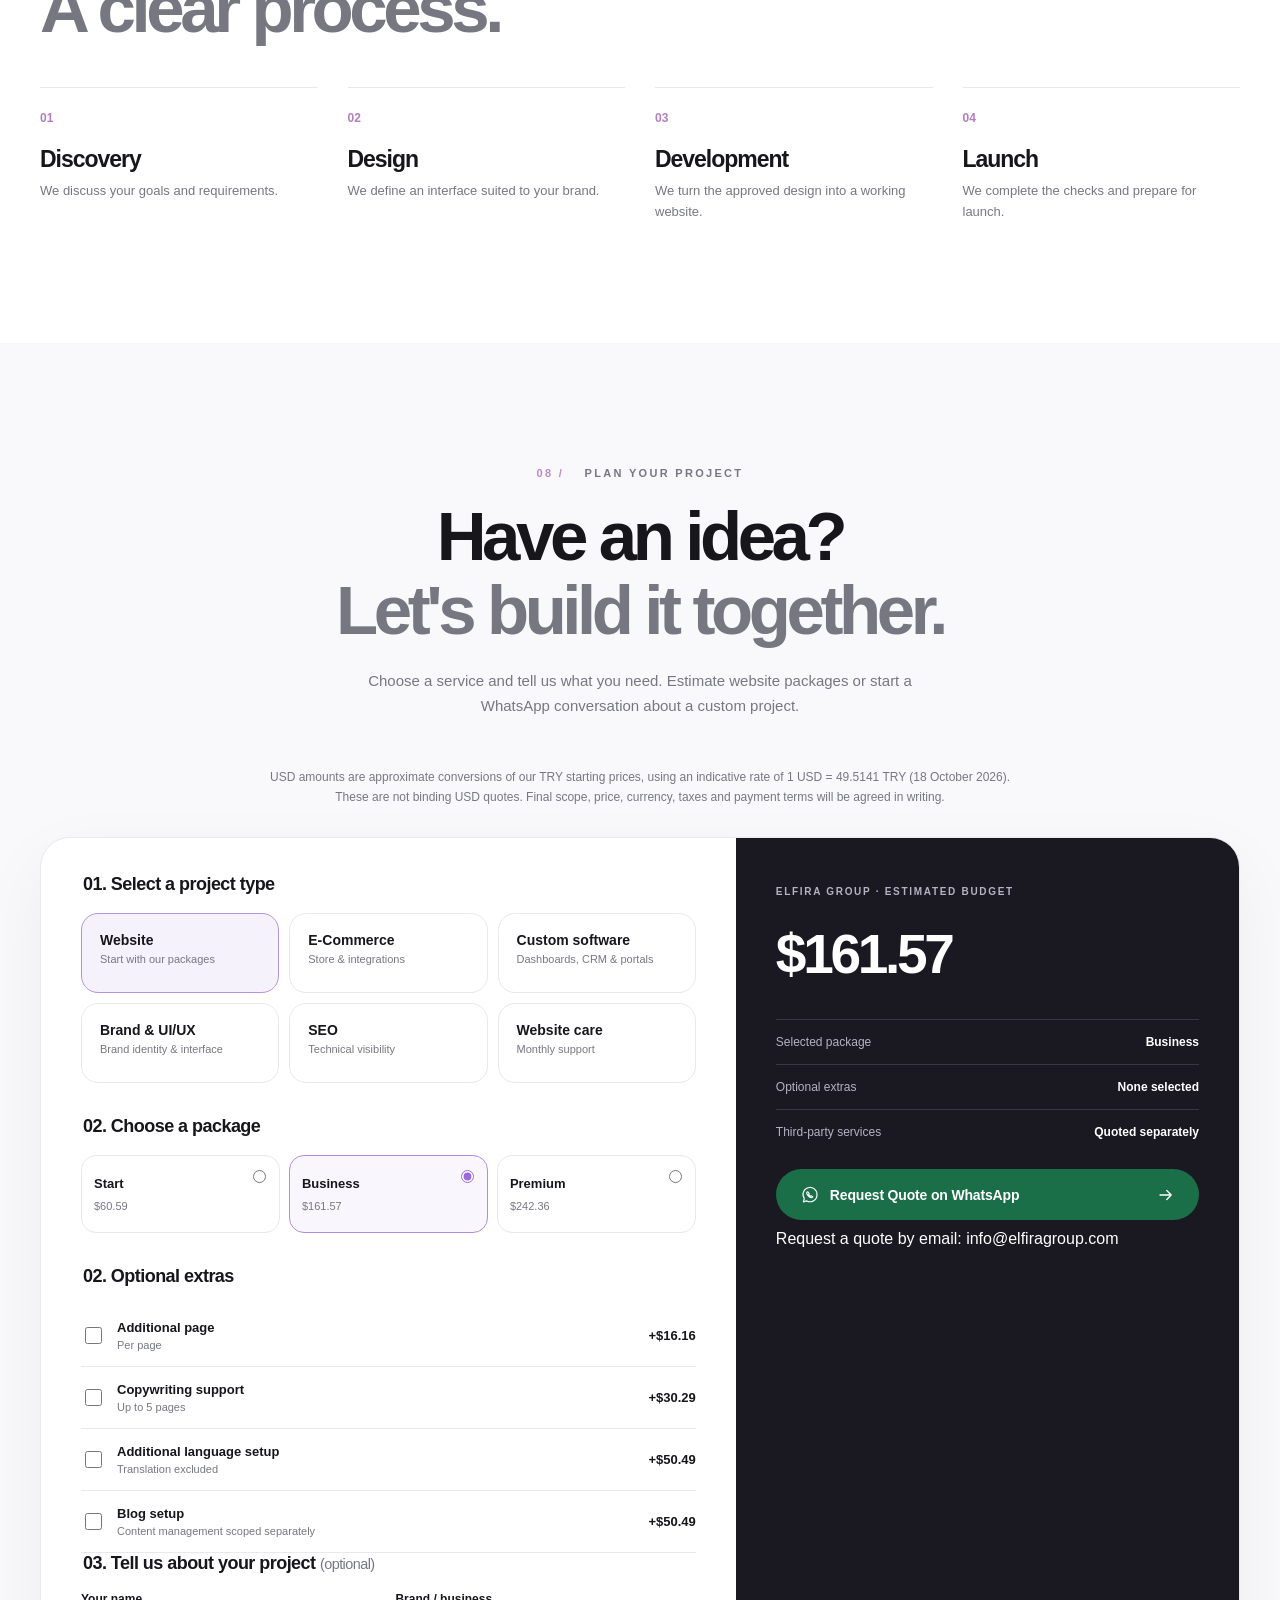
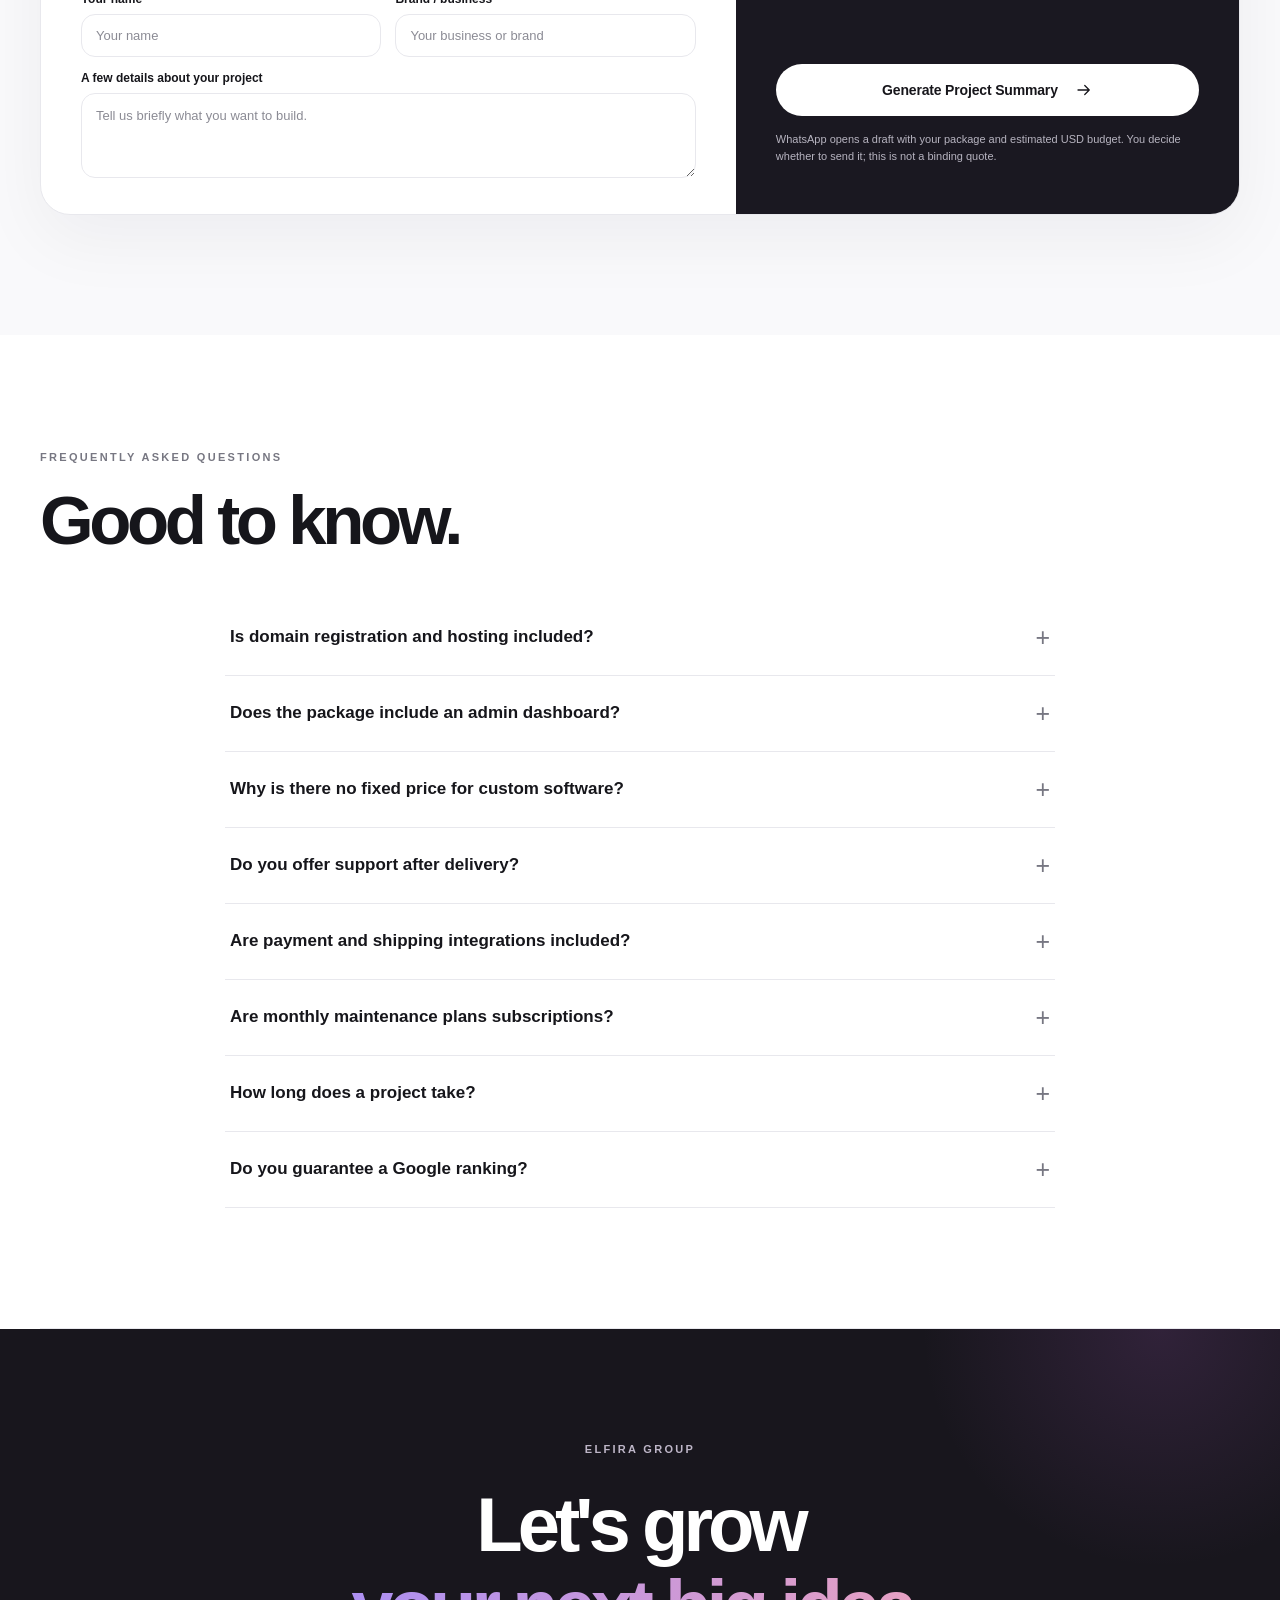
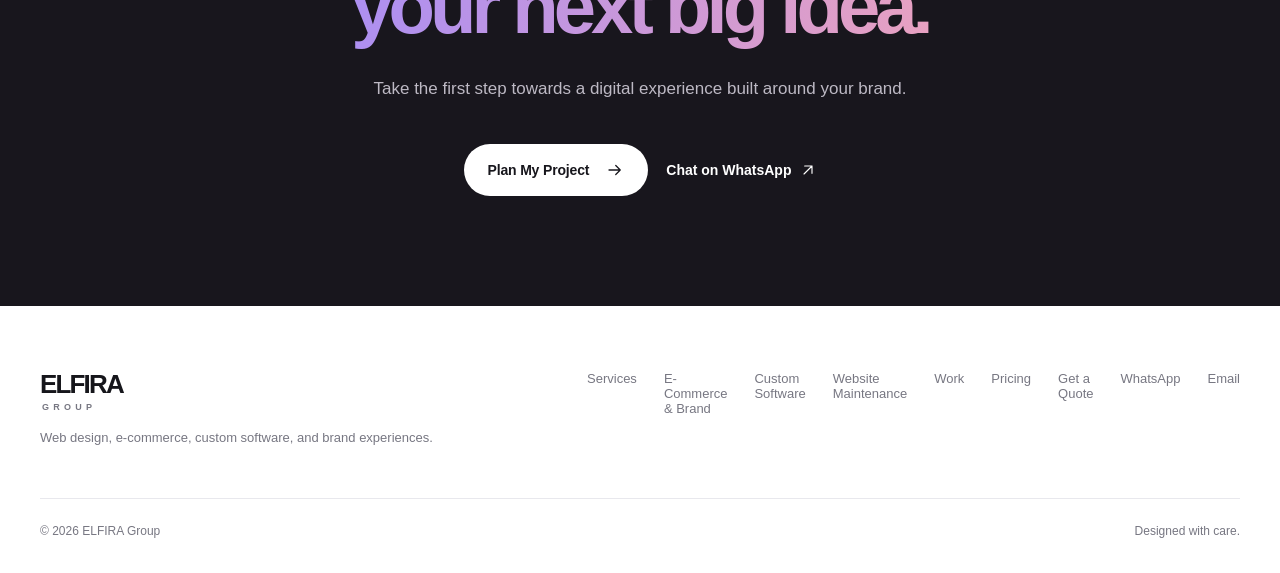
==== commit 943e95a7: "Add email quote contact (en/index.html)" ====
--- a/en/index.html
+++ b/en/index.html
@@ -195,14 +195,14 @@
           <label for="brand-name">Brand / business<input id="brand-name" name="brand-name" type="text" maxlength="100" placeholder="Your business or brand"></label>
           <label class="contact-fields-wide" for="project-note">A few details about your project<textarea id="project-note" name="project-note" rows="3" maxlength="600" placeholder="Tell us briefly what you want to build."></textarea></label></div>
         </fieldset></form>
-      <aside class="estimate-summary"><span class="estimate-label" id="estimate-label">ELFIRA GROUP · ESTIMATED BUDGET</span><strong id="estimate-total" aria-live="polite">$161.57</strong><div class="summary-detail"><span id="summary-selection-label">Selected package</span><b id="estimate-plan">Business</b></div><div class="summary-detail"><span id="summary-extras-label">Optional extras</span><b id="estimate-extras">None selected</b></div><div class="summary-detail"><span>Third-party services</span><b>Quoted separately</b></div><a class="button button-wa wa-link" data-wa-kind="estimate" id="wa-estimate" href="https://wa.me/905374880884" target="_blank" rel="noopener noreferrer"><svg aria-hidden="true" class="whatsapp-symbol" viewBox="0 0 24 24"><path d="M20.4 11.6a8.4 8.4 0 0 1-12.2 7.5L4 20.3l1.2-4.1a8.4 8.4 0 1 1 15.2-4.6Z"/><path d="M8.6 8.3c-.4.3-.7.8-.6 1.4.4 2.3 3.1 5.1 5.5 5.5.5.1 1.1-.3 1.5-.7l.3-.5-2.1-1.1-.8.8a5.8 5.8 0 0 1-2.1-2.1l.8-.8-1.1-2.1-.5-.3Z"/></svg> Request Quote on WhatsApp <svg><use href="#arrow"/></svg></a><button type="button" class="button button-light" id="generate-brief">Generate Project Summary <svg><use href="#arrow"/></svg></button><p><span id="estimate-help">WhatsApp opens with your project details as a draft. You choose whether to send it. Estimates are not binding quotes.</span></p></aside>
+      <aside class="estimate-summary"><span class="estimate-label" id="estimate-label">ELFIRA GROUP · ESTIMATED BUDGET</span><strong id="estimate-total" aria-live="polite">$161.57</strong><div class="summary-detail"><span id="summary-selection-label">Selected package</span><b id="estimate-plan">Business</b></div><div class="summary-detail"><span id="summary-extras-label">Optional extras</span><b id="estimate-extras">None selected</b></div><div class="summary-detail"><span>Third-party services</span><b>Quoted separately</b></div><a class="button button-wa wa-link" data-wa-kind="estimate" id="wa-estimate" href="https://wa.me/905374880884" target="_blank" rel="noopener noreferrer"><svg aria-hidden="true" class="whatsapp-symbol" viewBox="0 0 24 24"><path d="M20.4 11.6a8.4 8.4 0 0 1-12.2 7.5L4 20.3l1.2-4.1a8.4 8.4 0 1 1 15.2-4.6Z"/><path d="M8.6 8.3c-.4.3-.7.8-.6 1.4.4 2.3 3.1 5.1 5.5 5.5.5.1 1.1-.3 1.5-.7l.3-.5-2.1-1.1-.8.8a5.8 5.8 0 0 1-2.1-2.1l.8-.8-1.1-2.1-.5-.3Z"/></svg> Request Quote on WhatsApp <svg><use href="#arrow"/></svg></a><a id="email-estimate" class="email-quote-link" href="mailto:info@elfiragroup.com?subject=Project%20Enquiry">Request a quote by email: info@elfiragroup.com</a><button type="button" class="button button-light" id="generate-brief">Generate Project Summary <svg><use href="#arrow"/></svg></button><p><span id="estimate-help">WhatsApp opens with your project details as a draft. You choose whether to send it. Estimates are not binding quotes.</span></p></aside>
       </div></div></section>
 
     <section class="faq-section section-wrap"><div class="section-heading"><div><span class="eyebrow">FREQUENTLY ASKED QUESTIONS</span><h2>Good to know.</h2></div></div><div class="faq"><details><summary>Is domain registration and hosting included?</summary><p>Domains, paid hosting, and third-party services are quoted separately.</p></details><details><summary>Does the package include an admin dashboard?</summary><p>Standard packages do not include an admin dashboard. It can be scoped separately.</p></details><details><summary>Why is there no fixed price for custom software?</summary><p>Dashboards, CRMs, and booking systems differ in features, users, integrations, security, and maintenance needs. We quote after discussing the requirements.</p></details><details><summary>Do you offer support after delivery?</summary><p>Bug fixes, maintenance, updates, and support can be scoped separately. Duration, service levels, and fees are confirmed in writing.</p></details><details><summary>Are payment and shipping integrations included?</summary><p>Payment providers, delivery partners, and integrations are discussed during discovery. Third-party accounts and service fees are separate.</p></details><details><summary>Are monthly maintenance plans subscriptions?</summary><p>These are indicative monthly service models. Terms, scope, invoicing, and cancellation are agreed in writing. No subscription starts automatically on this website.</p></details><details><summary>How long does a project take?</summary><p>Timing depends on the agreed scope and supplied content. We set a schedule at project kickoff.</p></details><details><summary>Do you guarantee a Google ranking?</summary><p>No. We can implement a technical SEO foundation, but search rankings cannot be guaranteed.</p></details></div></section>
 
     <section class="closing"><div class="section-wrap closing-content"><span class="eyebrow">ELFIRA GROUP</span><h2>Let's grow<br><em>your next big idea.</em></h2><p>Take the first step towards a digital experience built around your brand.</p><a href="#teklif" class="button button-light">Plan My Project <svg><use href="#arrow"/></svg></a><a href="https://wa.me/905374880884" target="_blank" rel="noopener noreferrer" class="closing-wa wa-link" data-wa-kind="general">Chat on WhatsApp <svg><use href="#up-right"/></svg></a></div></section>
   </main>
-  <footer class="site-footer section-wrap"><div><a href="#top" class="brand footer-brand"><strong>ELFIRA</strong><span>GROUP</span></a><p>Web design, e-commerce, custom software, and brand experiences.</p></div><div class="footer-links"><a href="#hizmetler">Services</a><a href="#detaylar">E-Commerce & Brand</a><a href="#yazilim">Custom Software</a><a href="#bakim">Website Maintenance</a><a href="#calismalar">Work</a><a href="#paketler">Pricing</a><a href="#teklif">Get a Quote</a><a href="https://wa.me/905374880884" target="_blank" rel="noopener noreferrer" class="wa-link" data-wa-kind="general">WhatsApp</a></div><div class="footer-bottom"><span>© <span id="copyright-year">2026</span> ELFIRA Group</span><span>Designed with care.</span></div></footer>
+  <footer class="site-footer section-wrap"><div><a href="#top" class="brand footer-brand"><strong>ELFIRA</strong><span>GROUP</span></a><p>Web design, e-commerce, custom software, and brand experiences.</p></div><div class="footer-links"><a href="#hizmetler">Services</a><a href="#detaylar">E-Commerce & Brand</a><a href="#yazilim">Custom Software</a><a href="#bakim">Website Maintenance</a><a href="#calismalar">Work</a><a href="#paketler">Pricing</a><a href="#teklif">Get a Quote</a><a href="https://wa.me/905374880884" target="_blank" rel="noopener noreferrer" class="wa-link" data-wa-kind="general">WhatsApp</a><a href="mailto:info@elfiragroup.com">Email</a></div><div class="footer-bottom"><span>© <span id="copyright-year">2026</span> ELFIRA Group</span><span>Designed with care.</span></div></footer>
 
   <dialog id="brief-dialog" aria-labelledby="brief-title"><div class="dialog-inner"><button type="button" class="dialog-close" id="close-dialog" aria-label="Close dialog"><svg><use href="#close-icon"/></svg></button><span class="eyebrow">PROJECT SUMMARY</span><h2 id="brief-title">Your first step is ready.</h2><p>Review your project summary, copy or download it, or open it in WhatsApp. You can check the message before sending.</p><label for="brief-text">Generated summary</label><textarea readonly id="brief-text" rows="12"></textarea><a href="https://wa.me/905374880884" target="_blank" rel="noopener noreferrer" class="button button-wa dialog-wa wa-link" id="wa-brief" data-wa-kind="estimate"><svg aria-hidden="true" class="whatsapp-symbol" viewBox="0 0 24 24"><path d="M20.4 11.6a8.4 8.4 0 0 1-12.2 7.5L4 20.3l1.2-4.1a8.4 8.4 0 1 1 15.2-4.6Z"/><path d="M8.6 8.3c-.4.3-.7.8-.6 1.4.4 2.3 3.1 5.1 5.5 5.5.5.1 1.1-.3 1.5-.7l.3-.5-2.1-1.1-.8.8a5.8 5.8 0 0 1-2.1-2.1l.8-.8-1.1-2.1-.5-.3Z"/></svg> Send via WhatsApp <svg><use href="#arrow"/></svg></a><div class="dialog-actions"><button type="button" class="button button-dark" id="copy-brief"><svg><use href="#copy"/></svg> Copy</button><button type="button" class="button button-outline" id="download-brief"><svg><use href="#download"/></svg> Download</button></div></div></dialog>
   <a class="wa-float wa-link" data-wa-kind="general" href="https://wa.me/905374880884" target="_blank" rel="noopener noreferrer" aria-label="Contact ELFIRA Group on WhatsApp"><svg aria-hidden="true" class="whatsapp-symbol" viewBox="0 0 24 24"><path d="M20.4 11.6a8.4 8.4 0 0 1-12.2 7.5L4 20.3l1.2-4.1a8.4 8.4 0 1 1 15.2-4.6Z"/><path d="M8.6 8.3c-.4.3-.7.8-.6 1.4.4 2.3 3.1 5.1 5.5 5.5.5.1 1.1-.3 1.5-.7l.3-.5-2.1-1.1-.8.8a5.8 5.8 0 0 1-2.1-2.1l.8-.8-1.1-2.1-.5-.3Z"/></svg><span>WhatsApp</span></a>
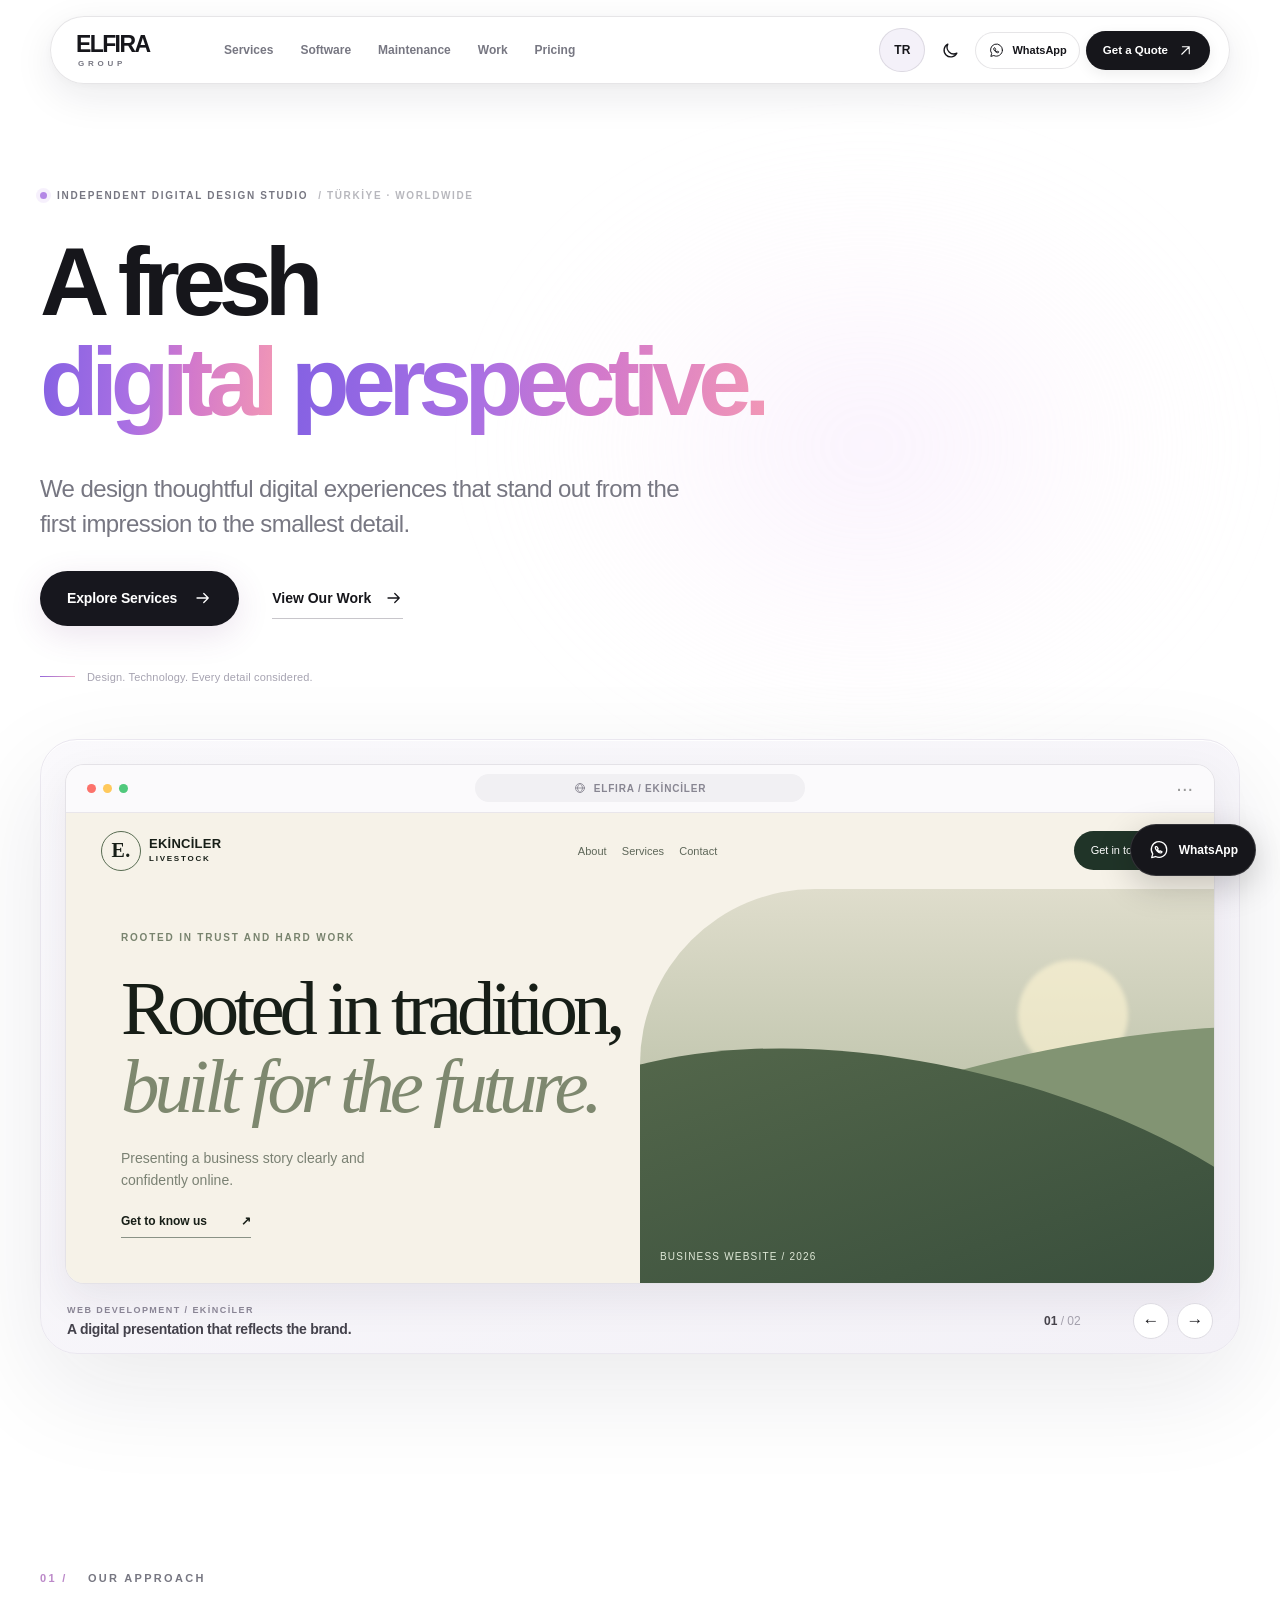
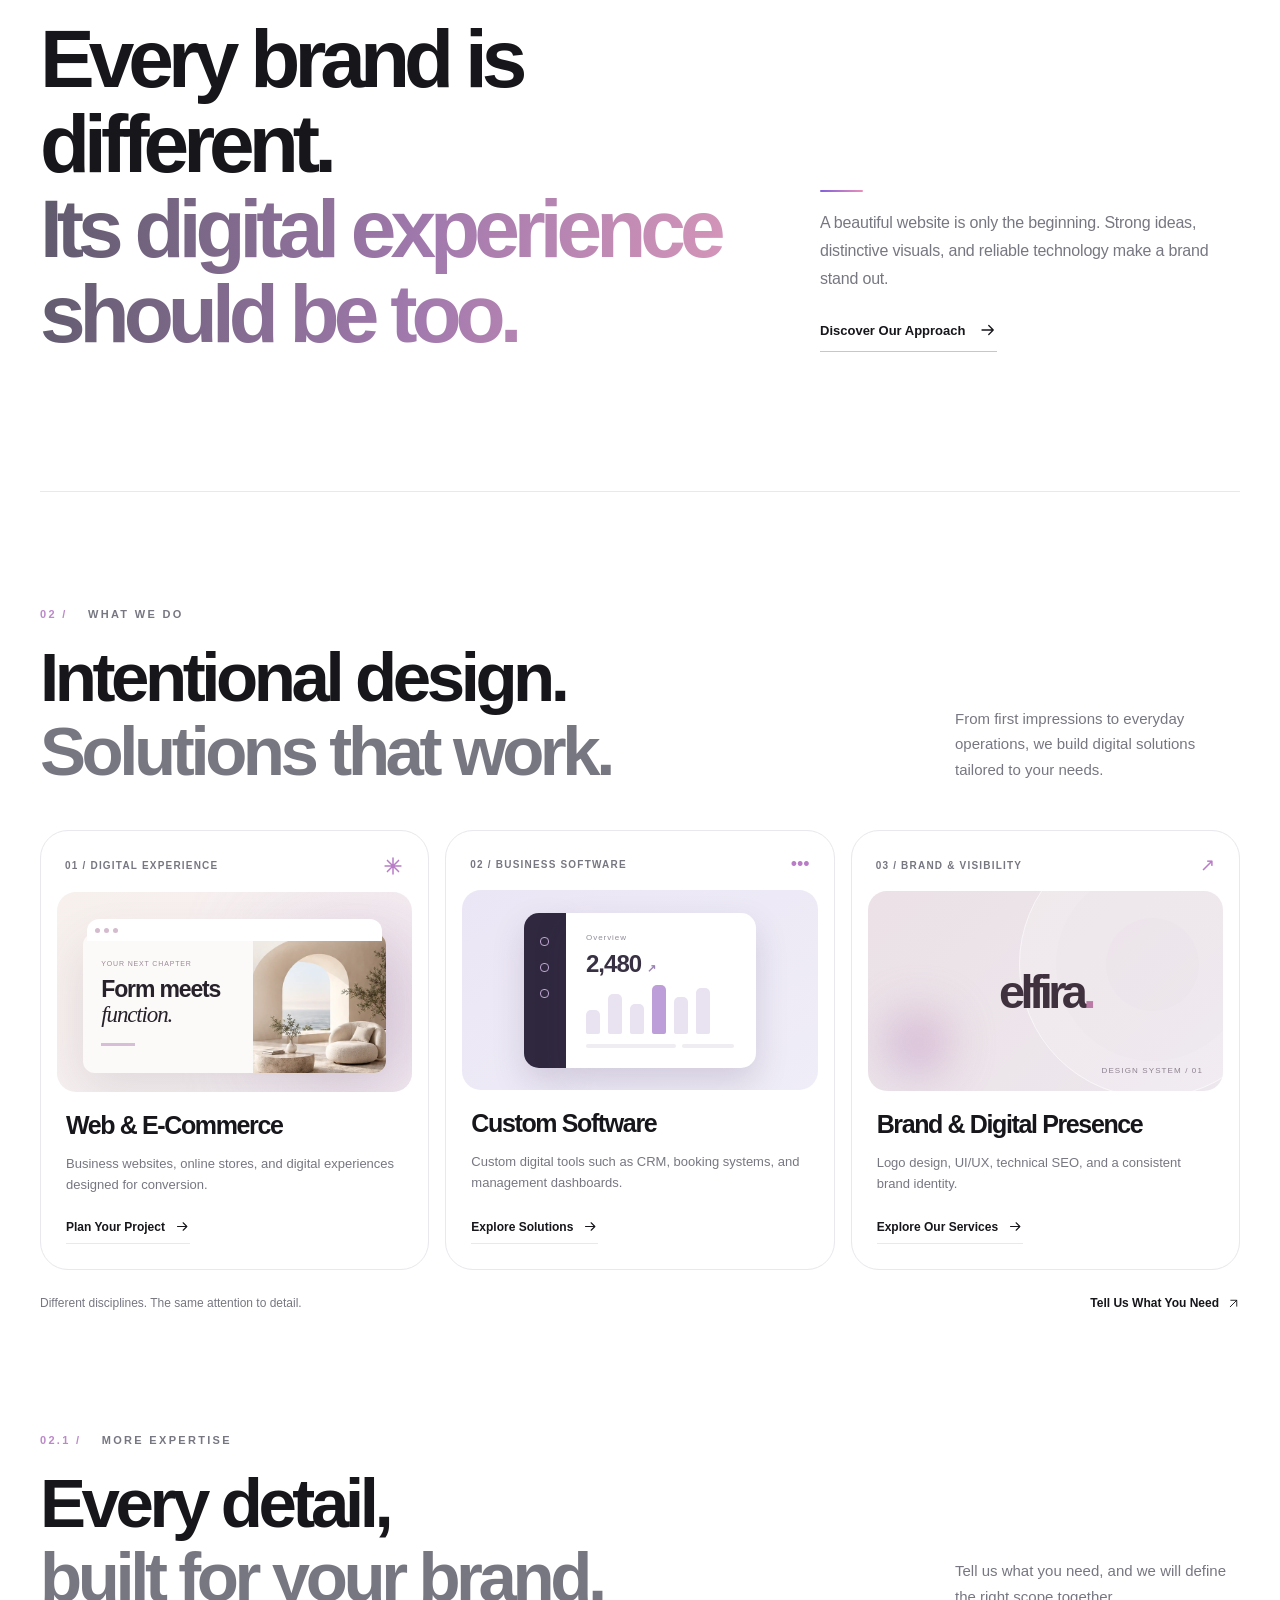
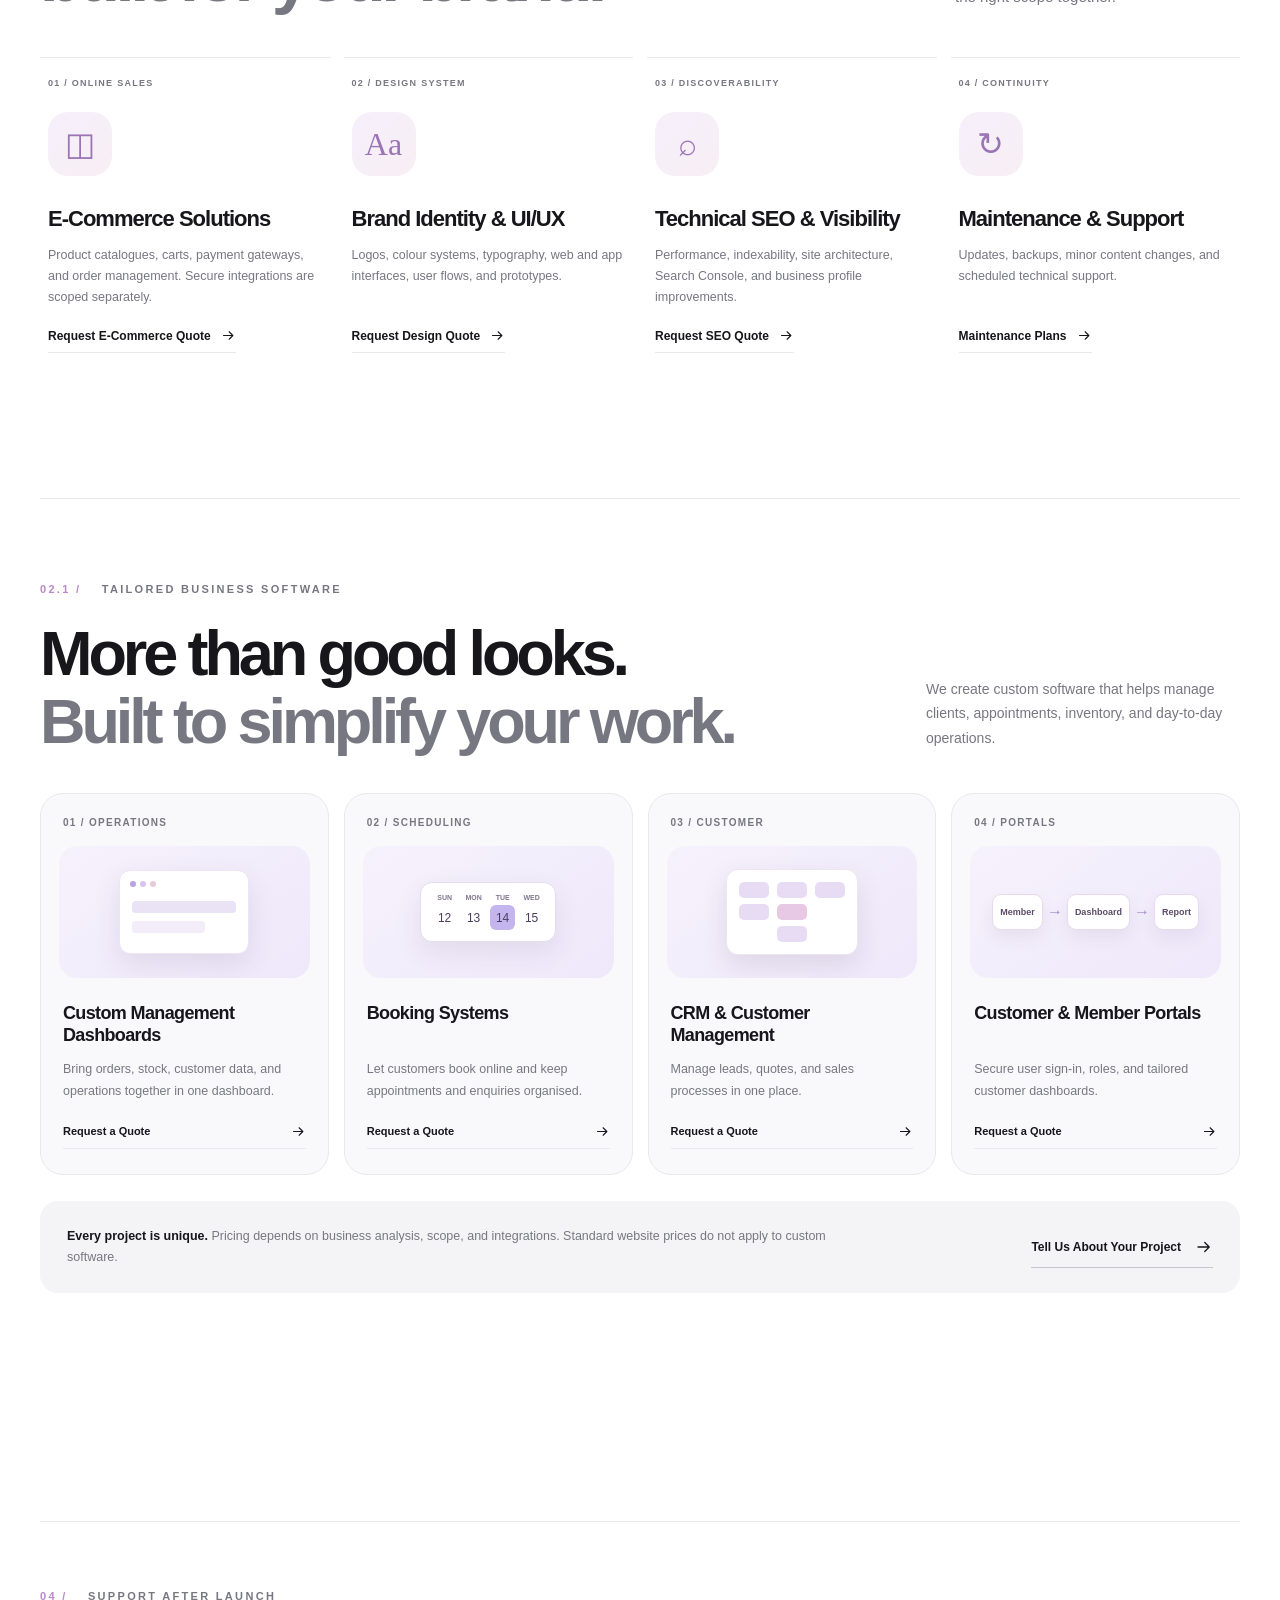
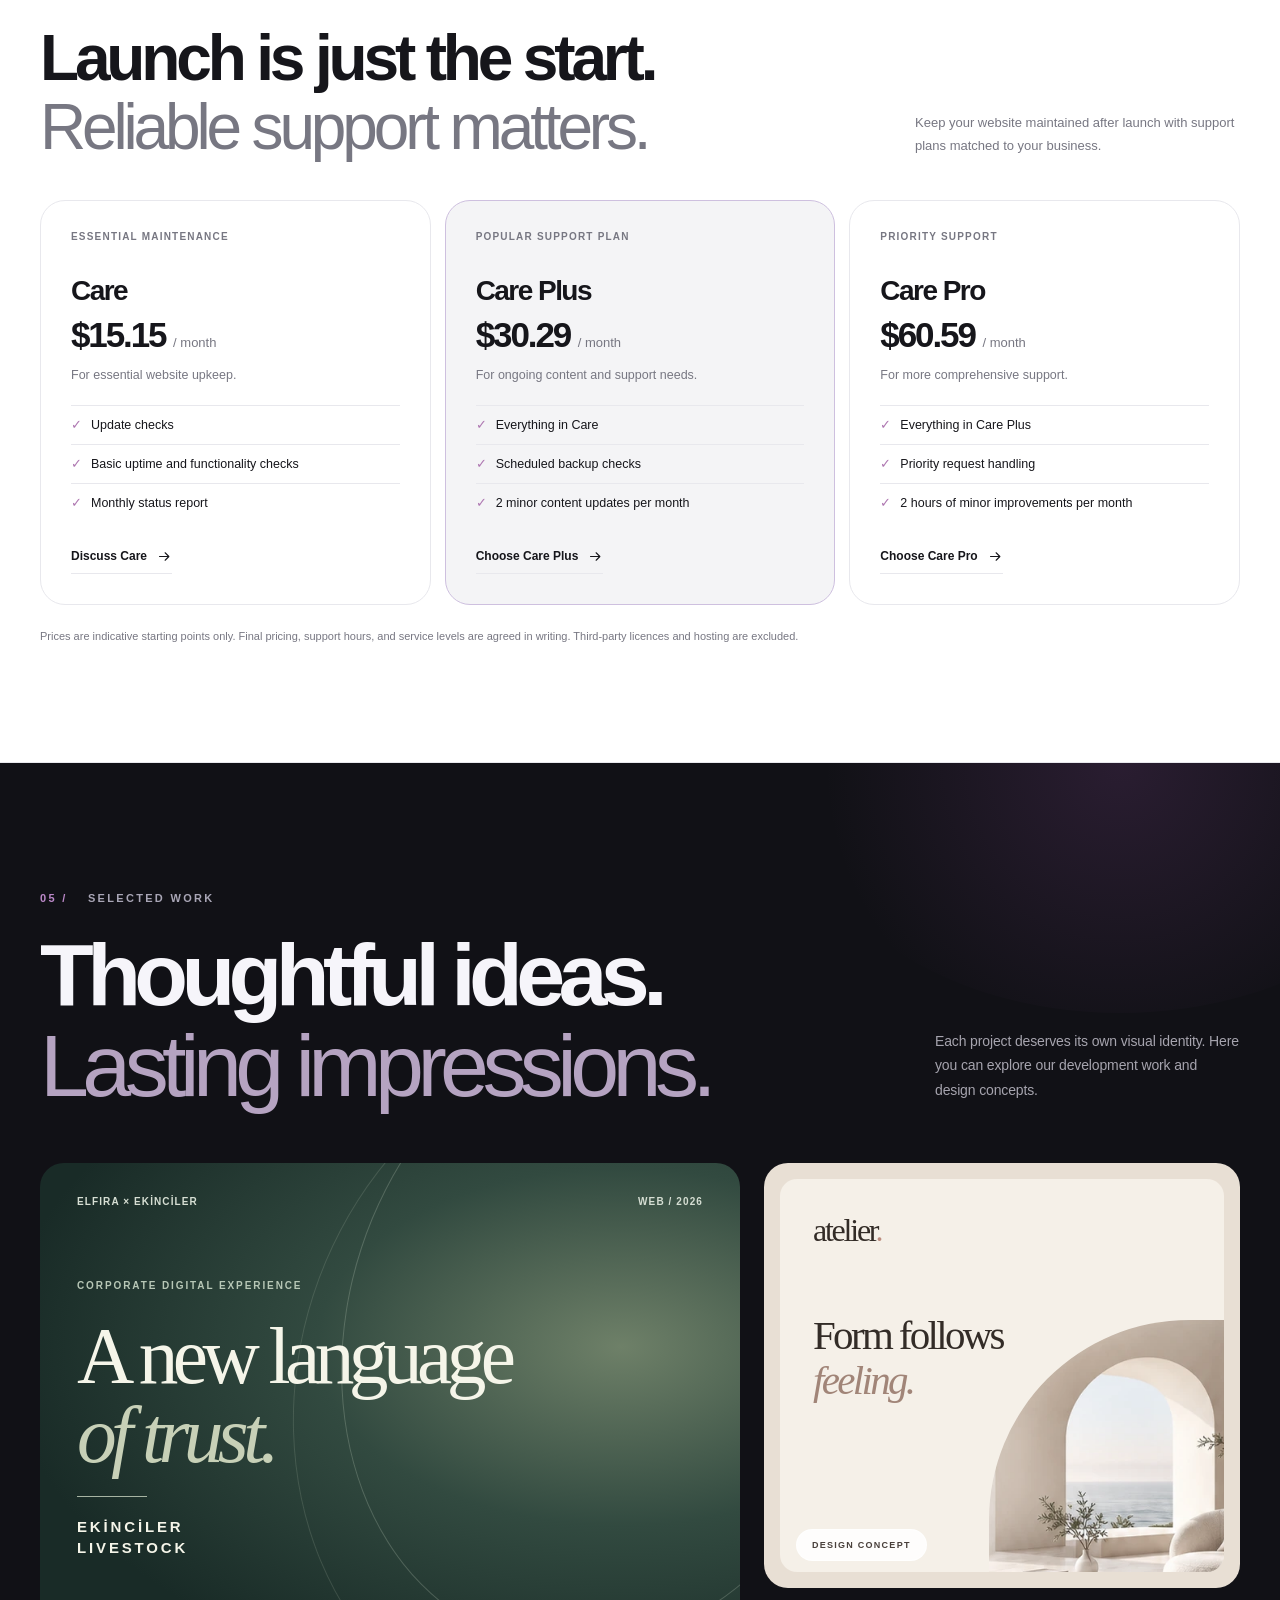
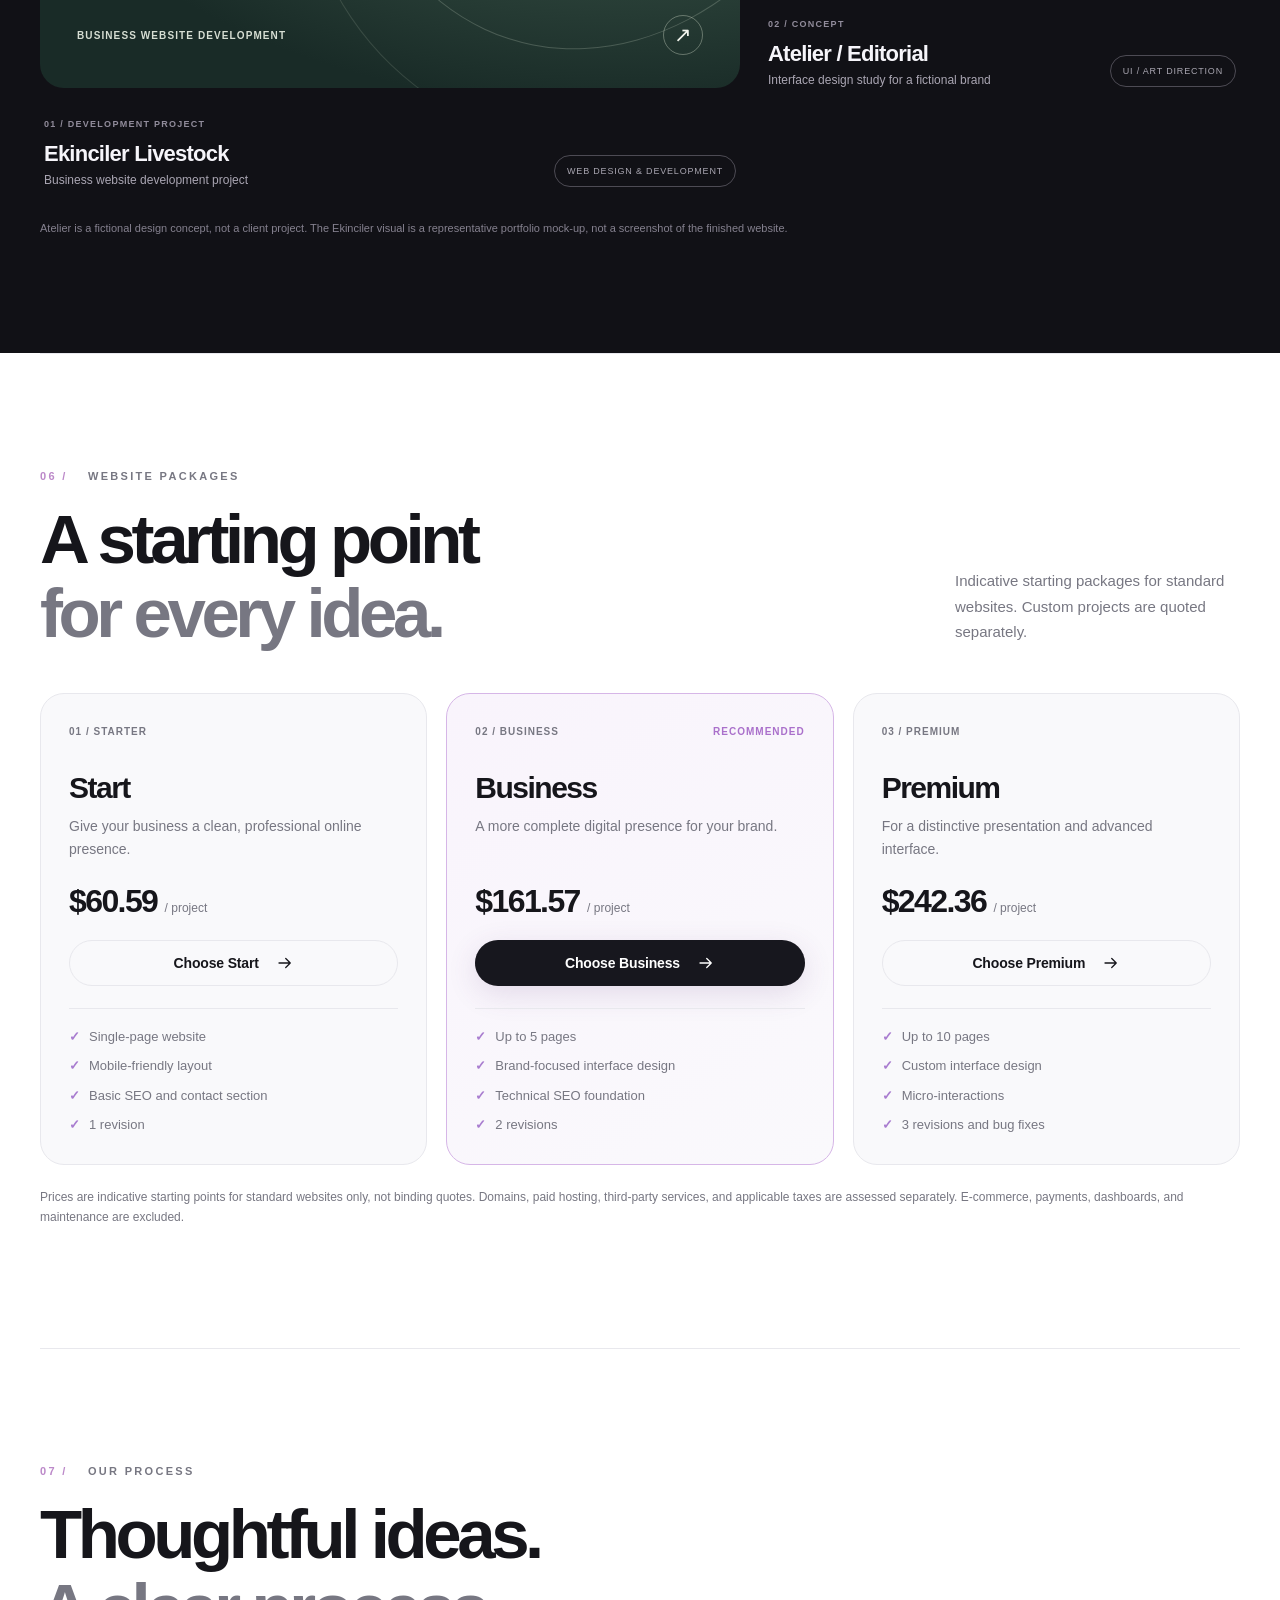
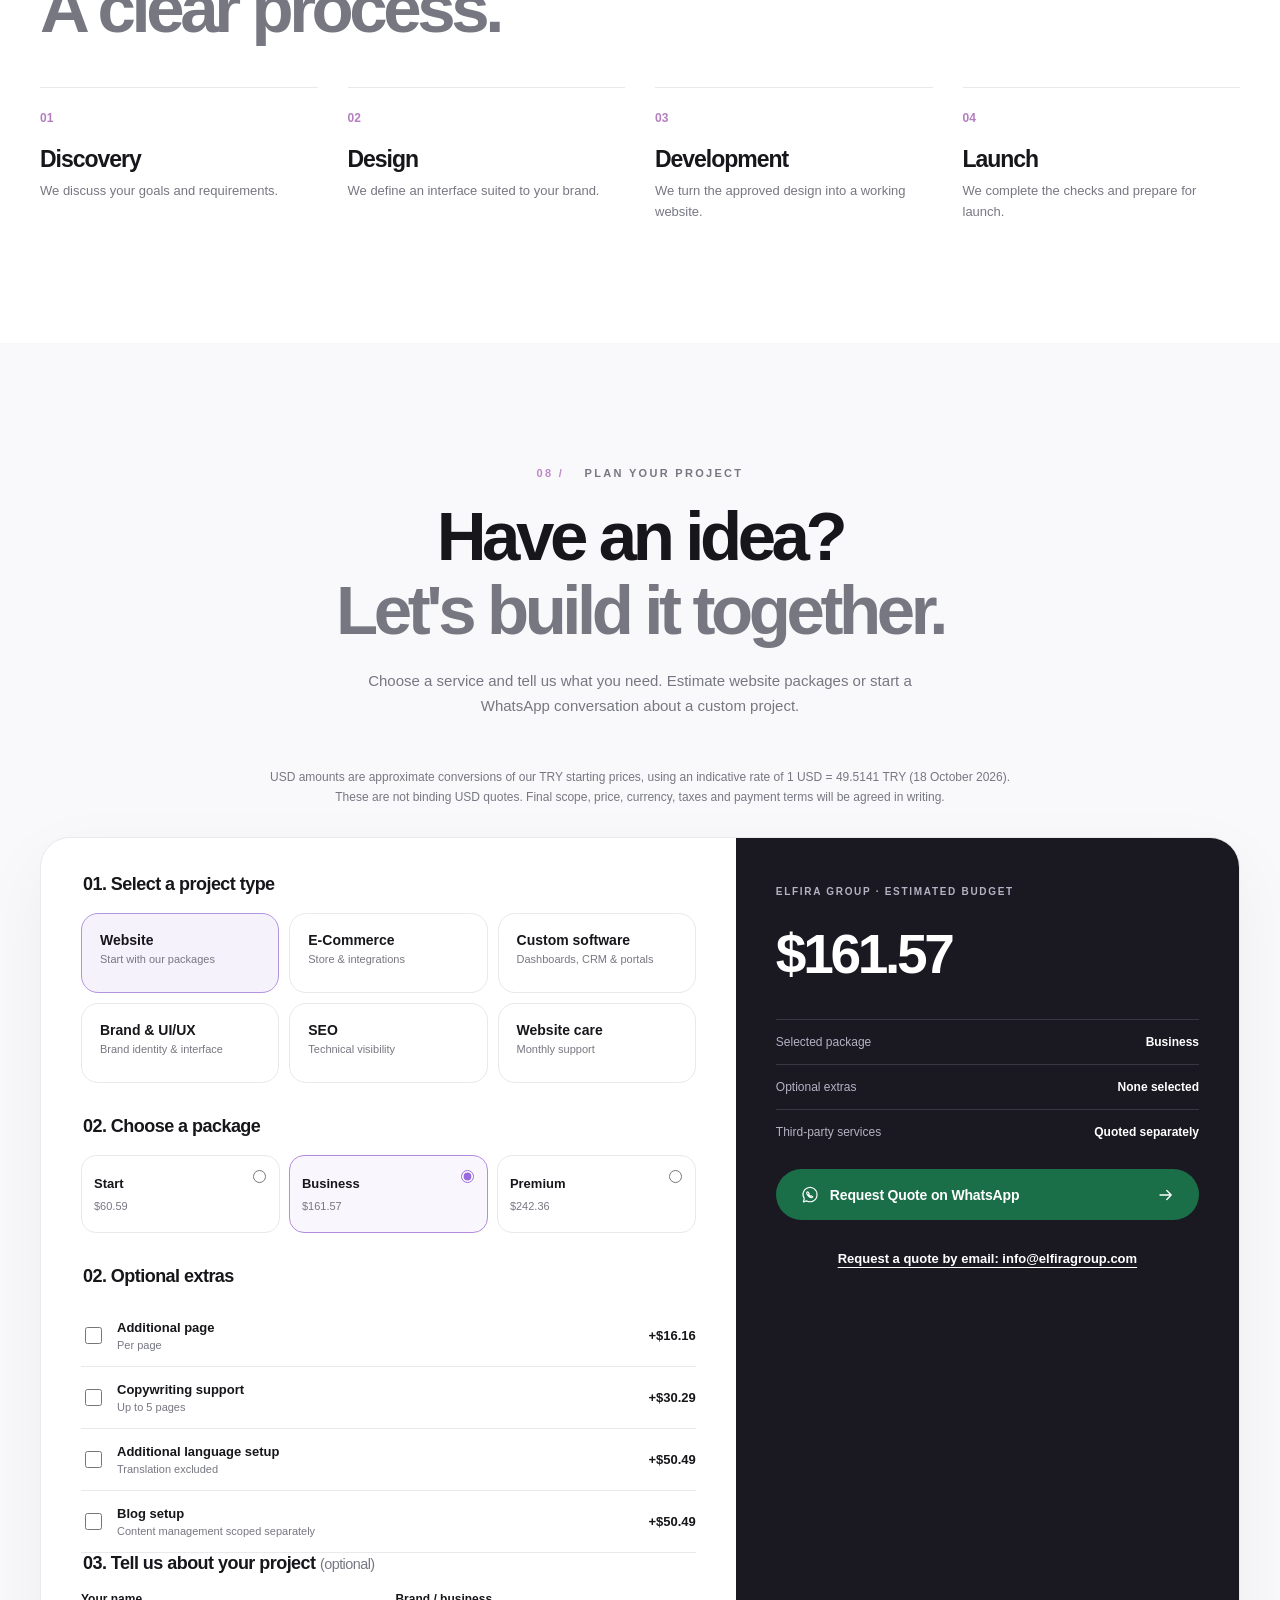
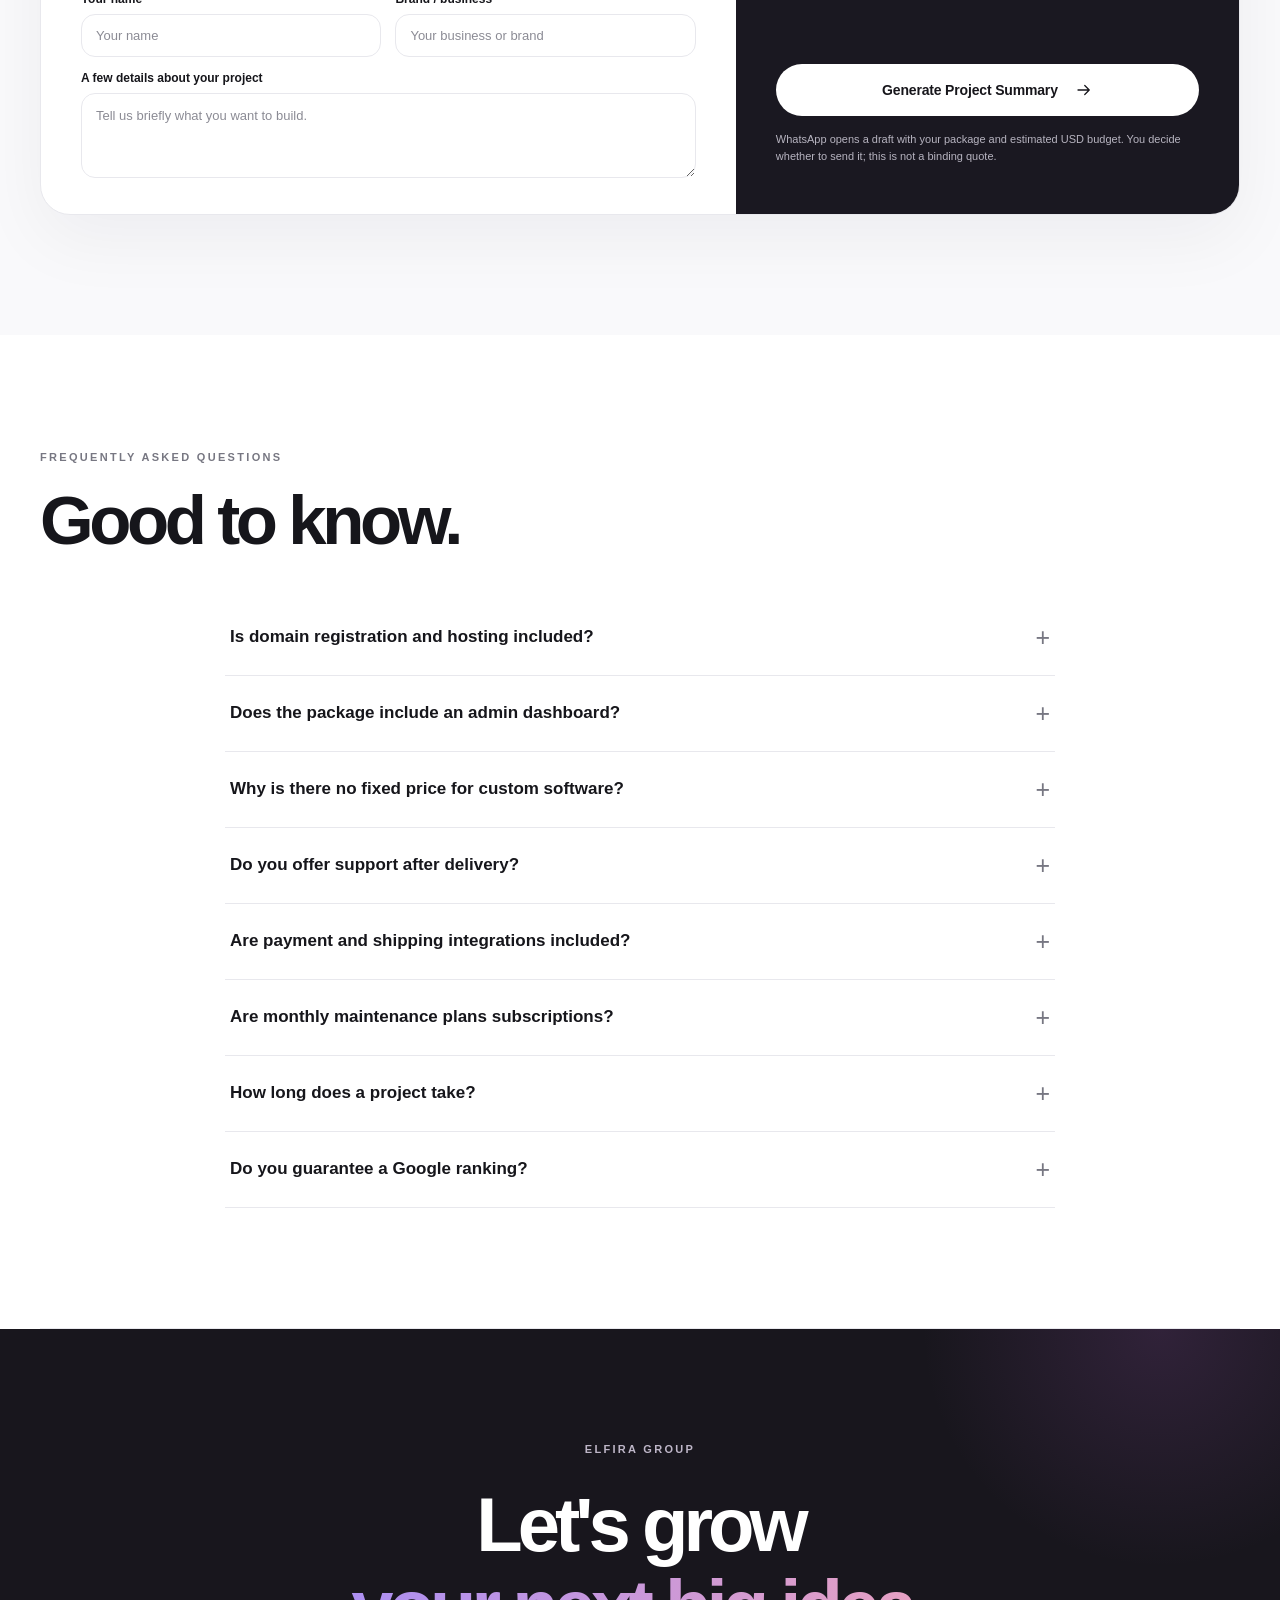
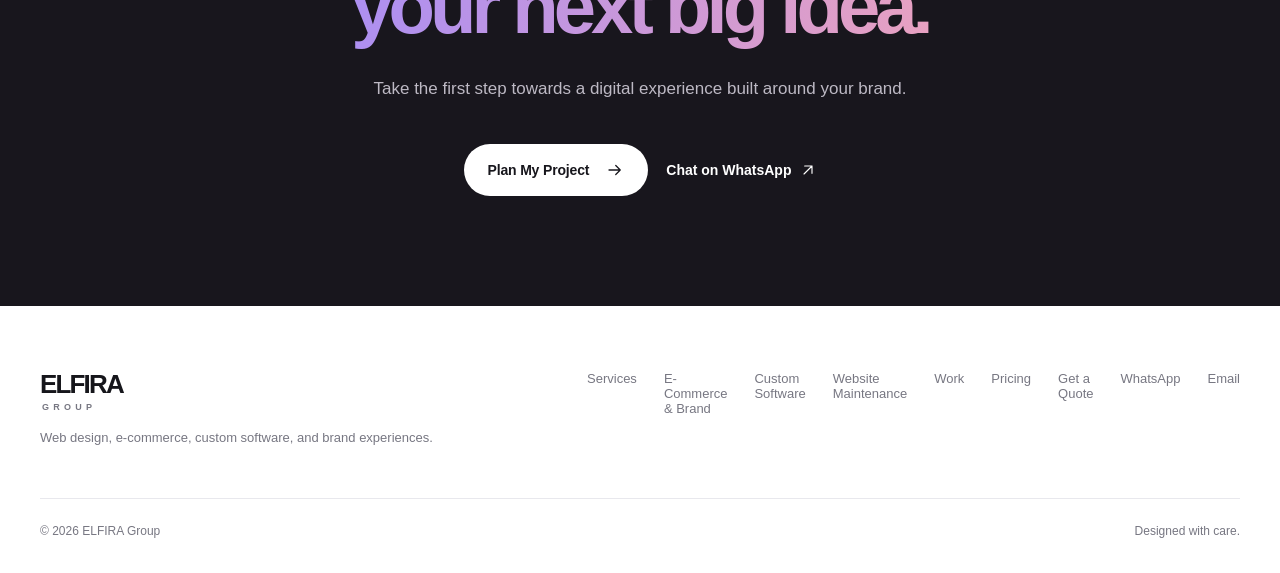
==== commit ca630fc1: "Refresh assets after email contact update" ====
--- a/en/index.html
+++ b/en/index.html
@@ -24,8 +24,8 @@
   <link rel="canonical" href="https://elfiragroup.com/en/">
   <link rel="icon" type="image/svg+xml" href="../assets/favicon.svg">
   <link rel="stylesheet" href="../assets/styles.css">
-  <link rel="stylesheet" href="../assets/v6.css">
-  <script src="../assets/app.js" defer></script>
+  <link rel="stylesheet" href="../assets/v6.css?v=20261018-email">
+  <script src="../assets/app.js?v=20261018-email" defer></script>
   <script src="../assets/v6.js" defer></script>
   <script src="../assets/whatsapp.js" defer></script>
   <script src="../assets/dock.js" defer></script>
--- a/assets/v6.css
+++ b/assets/v6.css
@@ -155,3 +155,6 @@
 @media(max-width:700px){.hero:before{right:0;width:100%}}
 
 .poster-round{background:transparent;color:#f3f5ee;cursor:pointer;transition:background .2s,transform .2s}.poster-round:hover{background:rgba(255,255,255,.12);transform:translateY(-2px)}
+/* Alternate email enquiry alongside the WhatsApp estimate action */
+.estimate-summary .email-quote-link{display:inline-flex;align-items:center;justify-content:center;margin:13px 0 10px;min-height:30px;text-align:center;color:#fff;font-weight:600;font-size:13px;text-decoration:underline;text-underline-offset:4px}
+.estimate-summary .email-quote-link:hover{color:#e5d8f4}
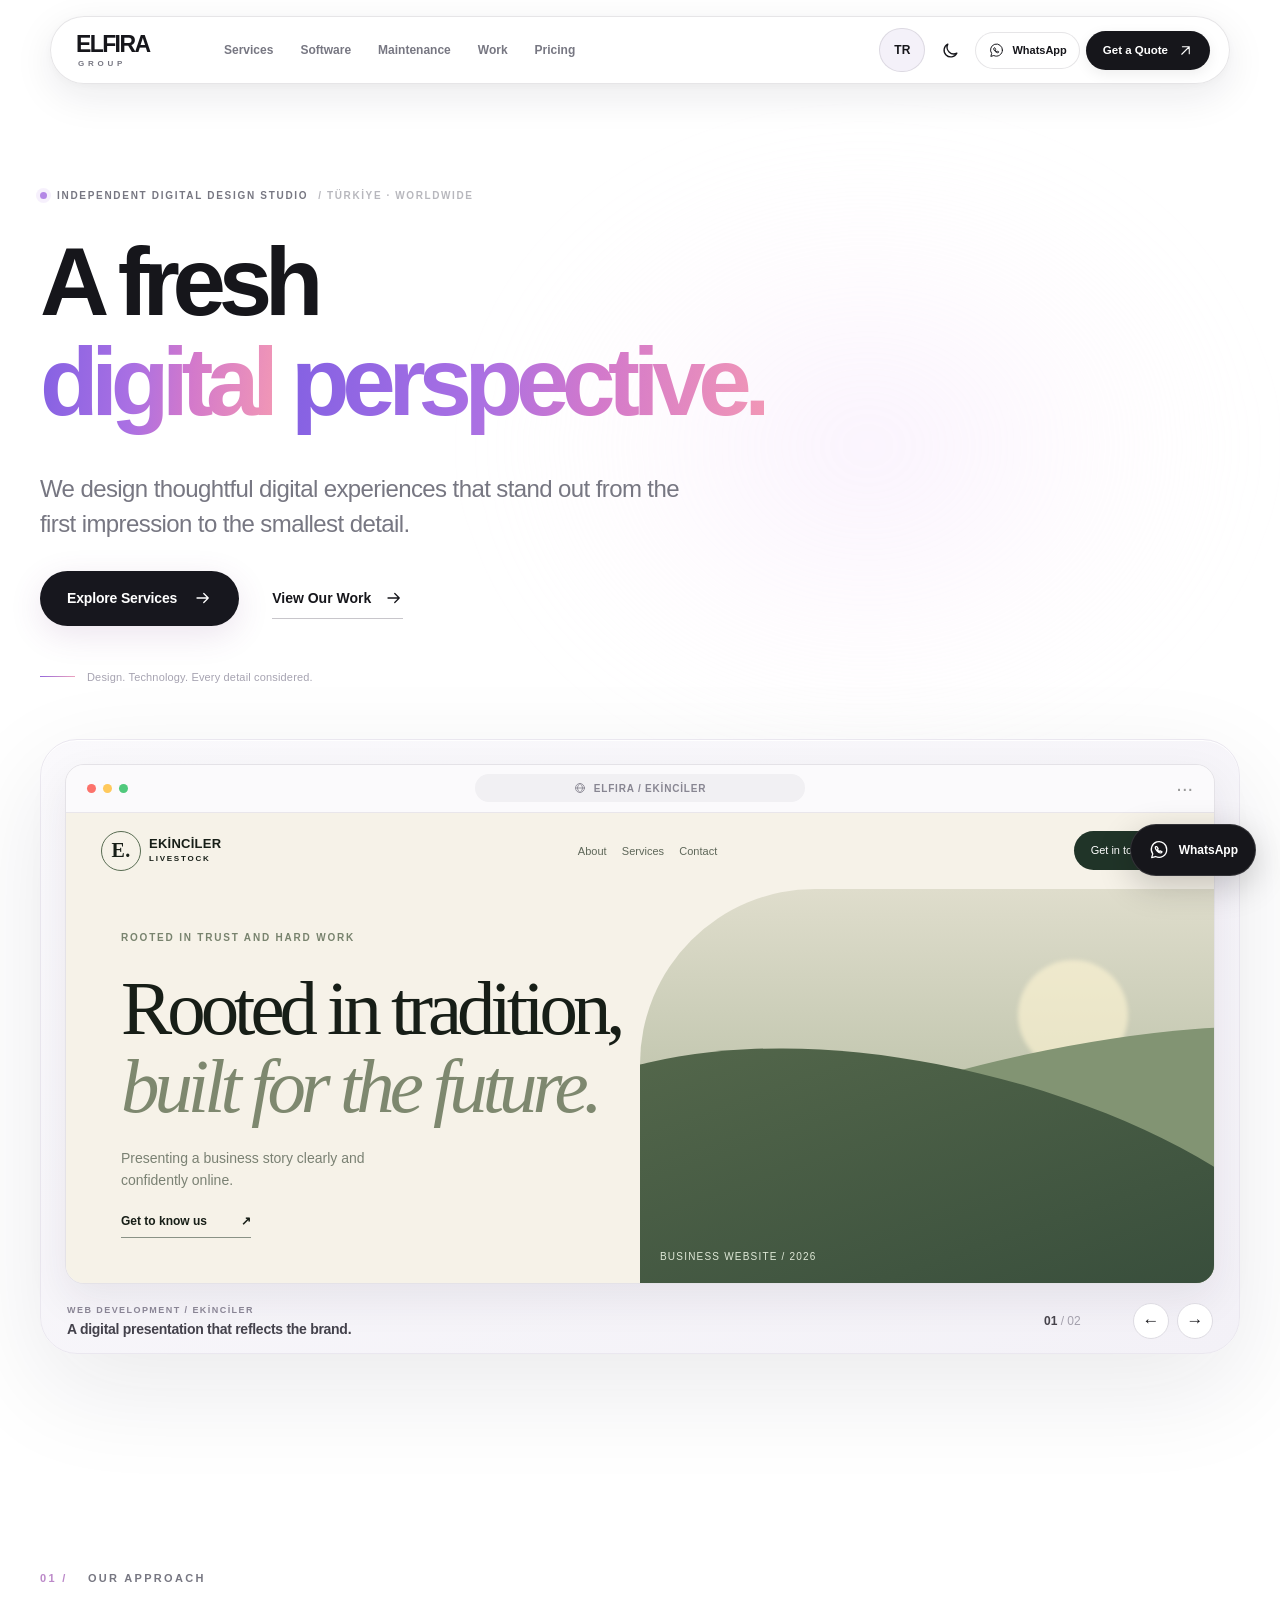
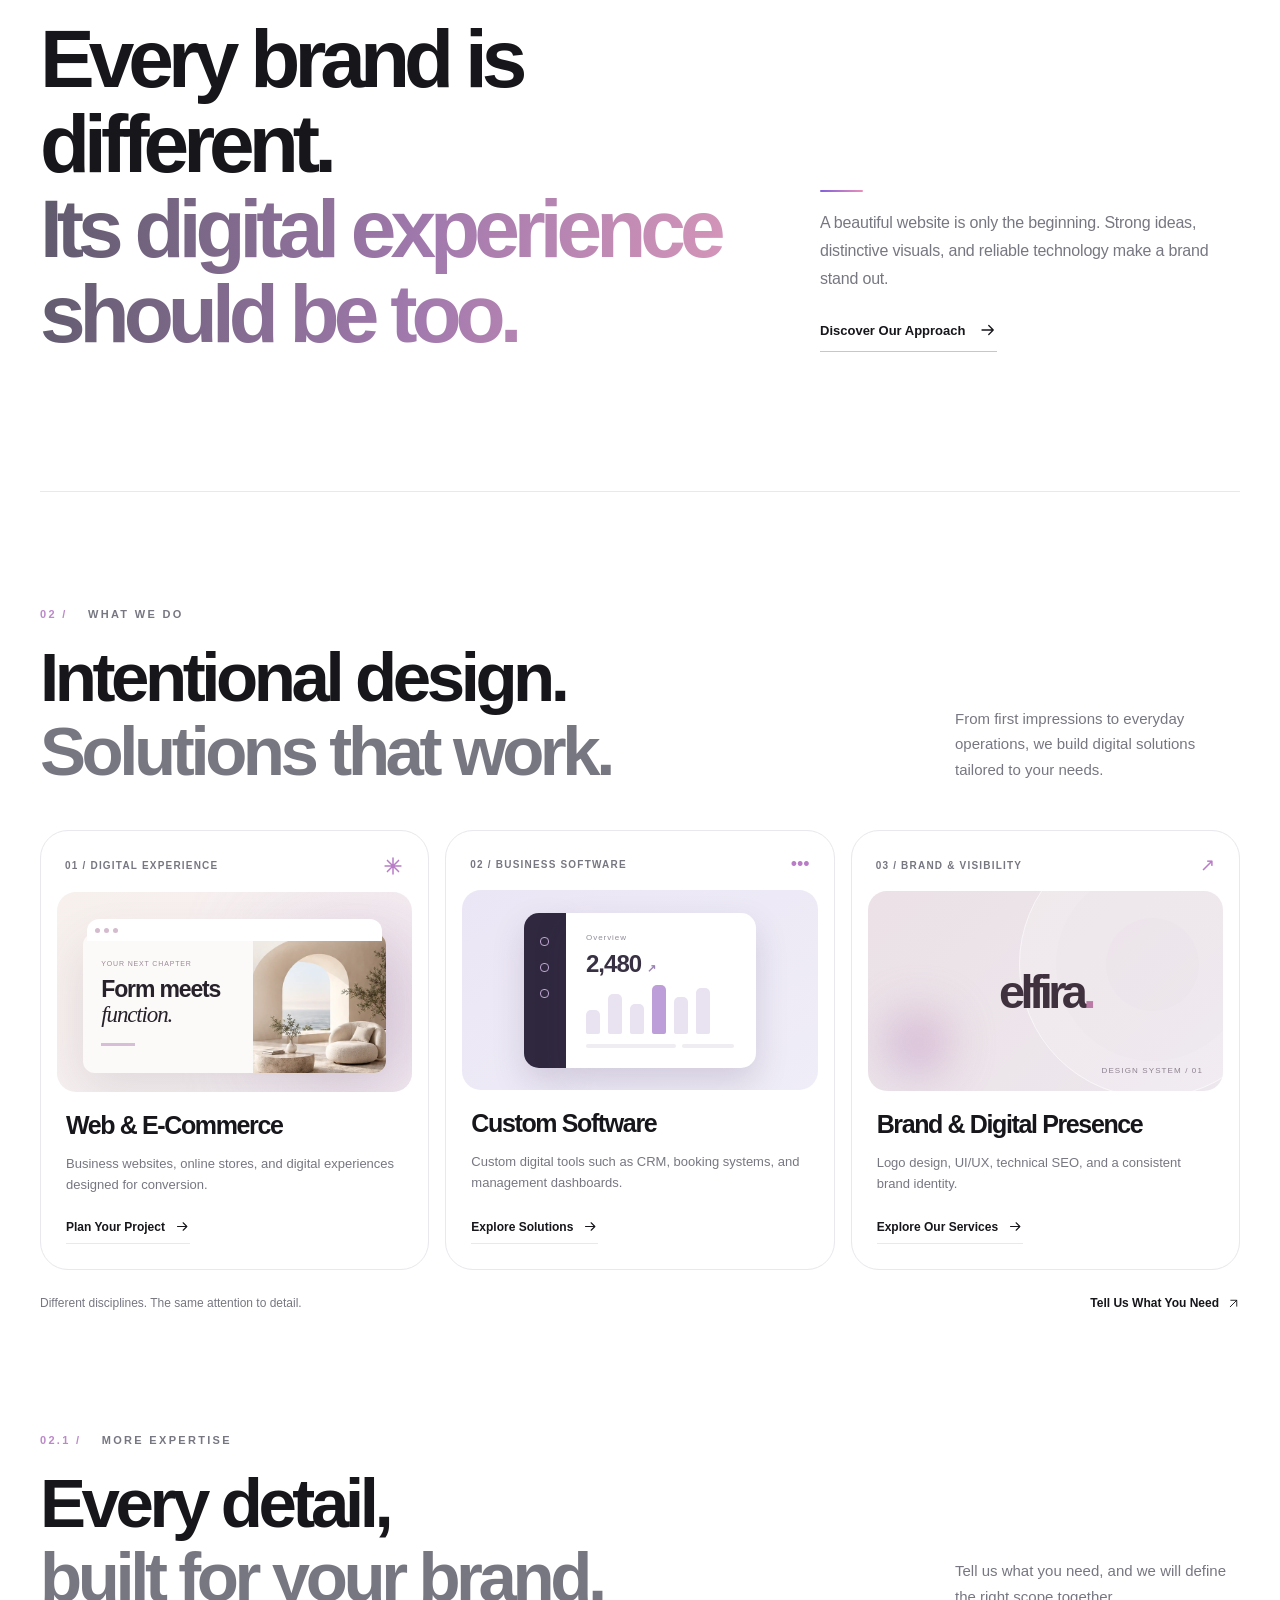
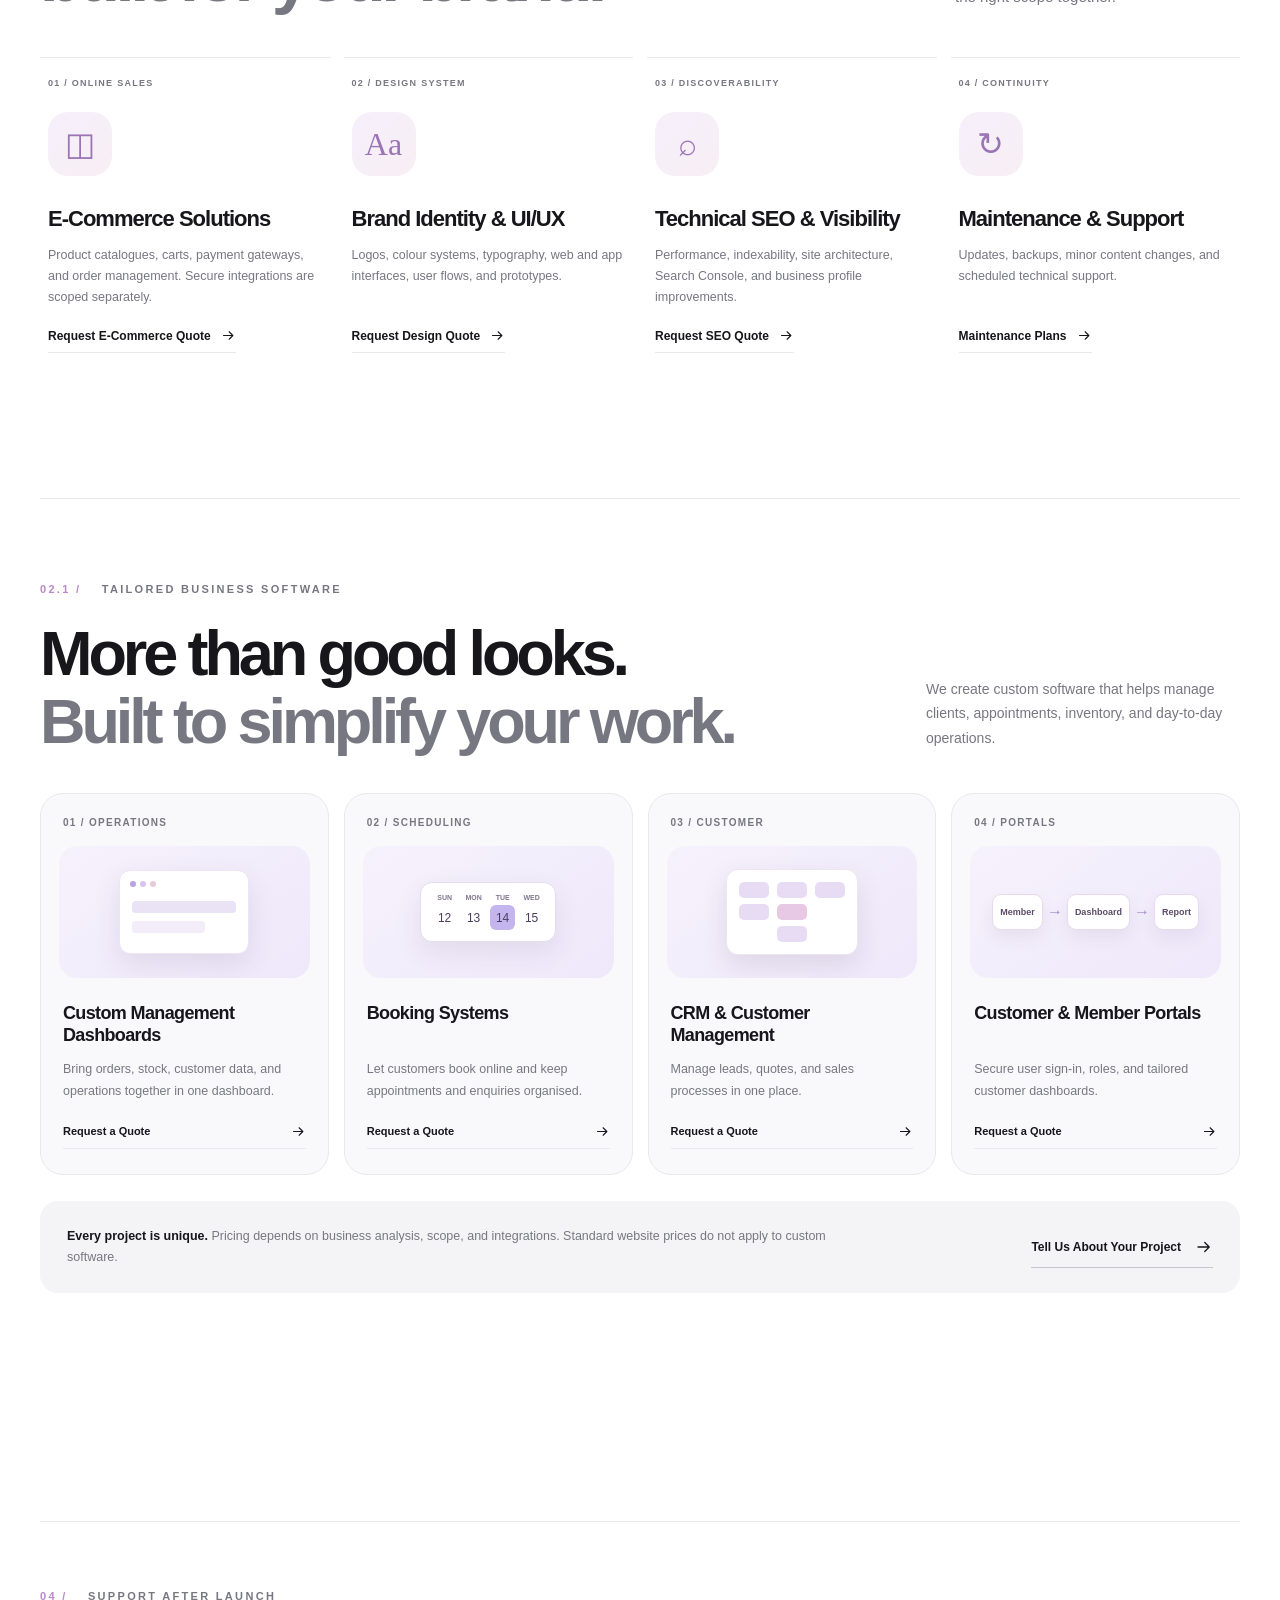
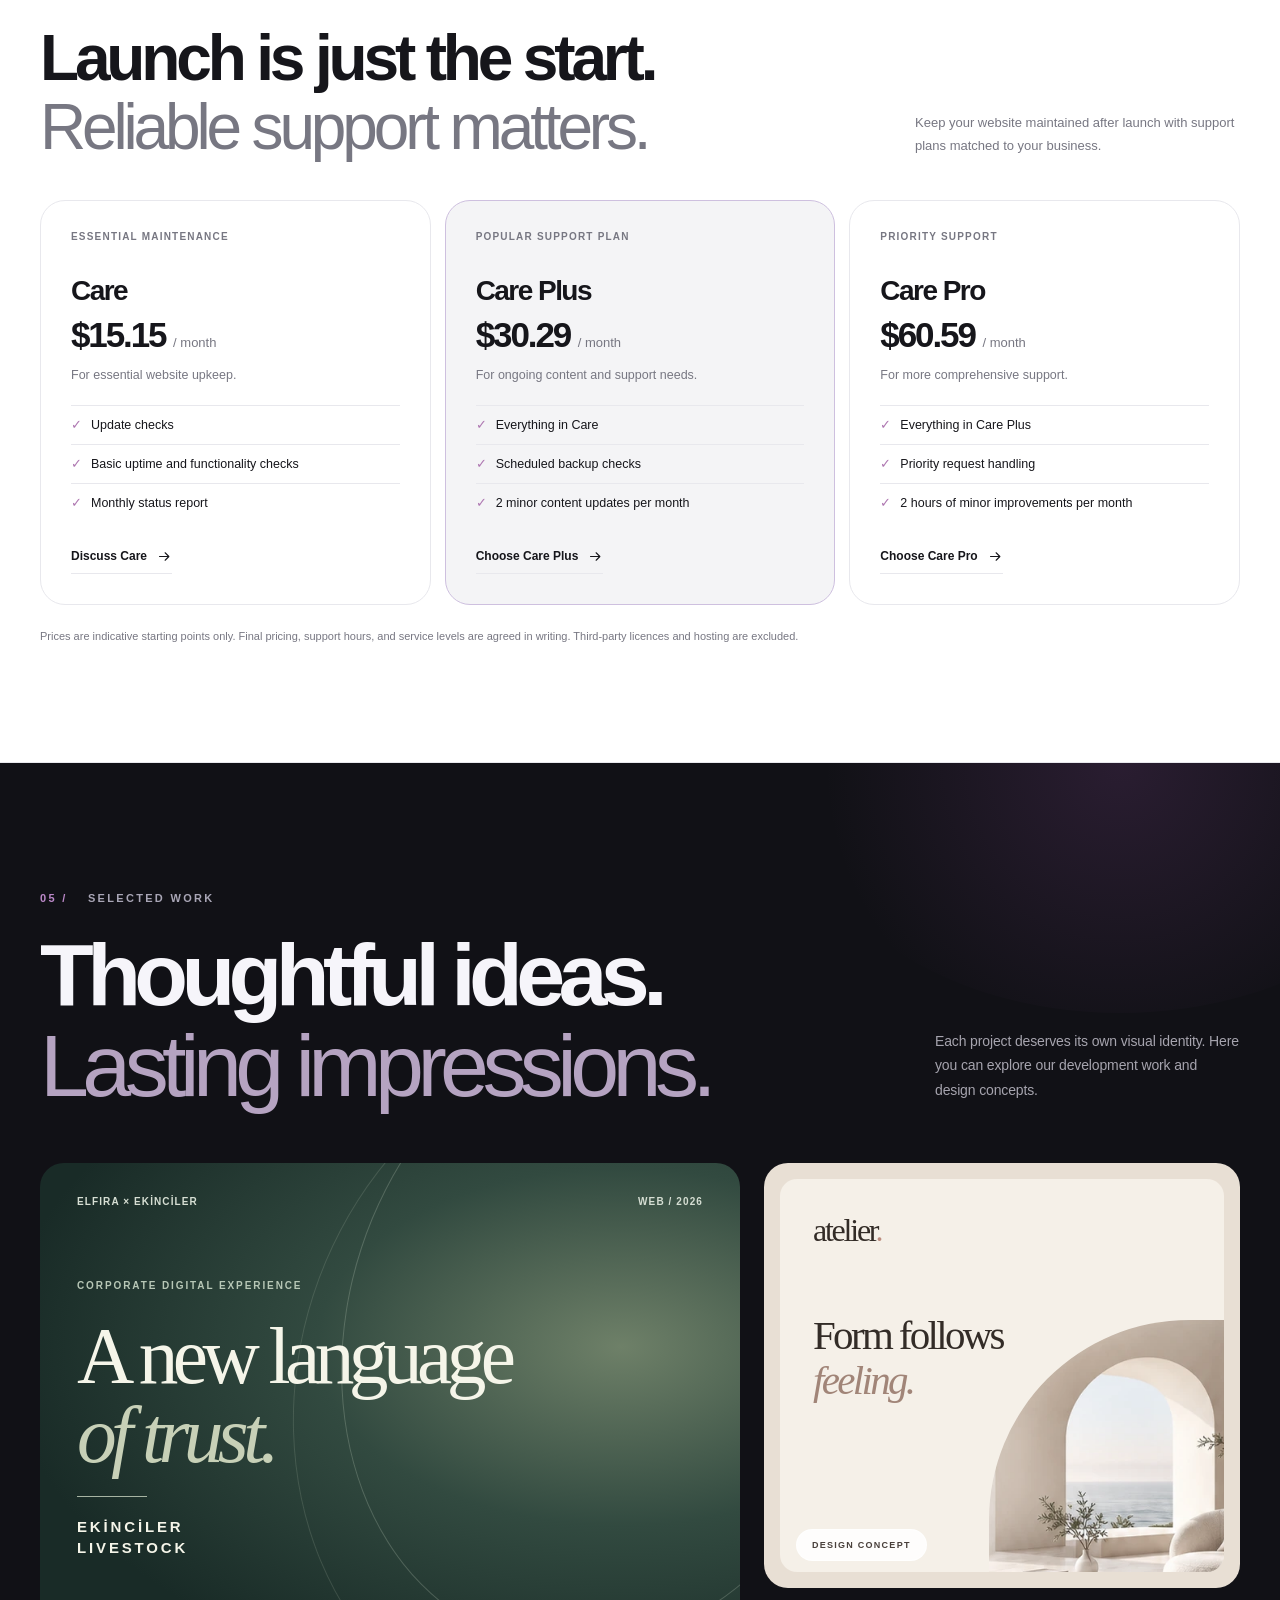
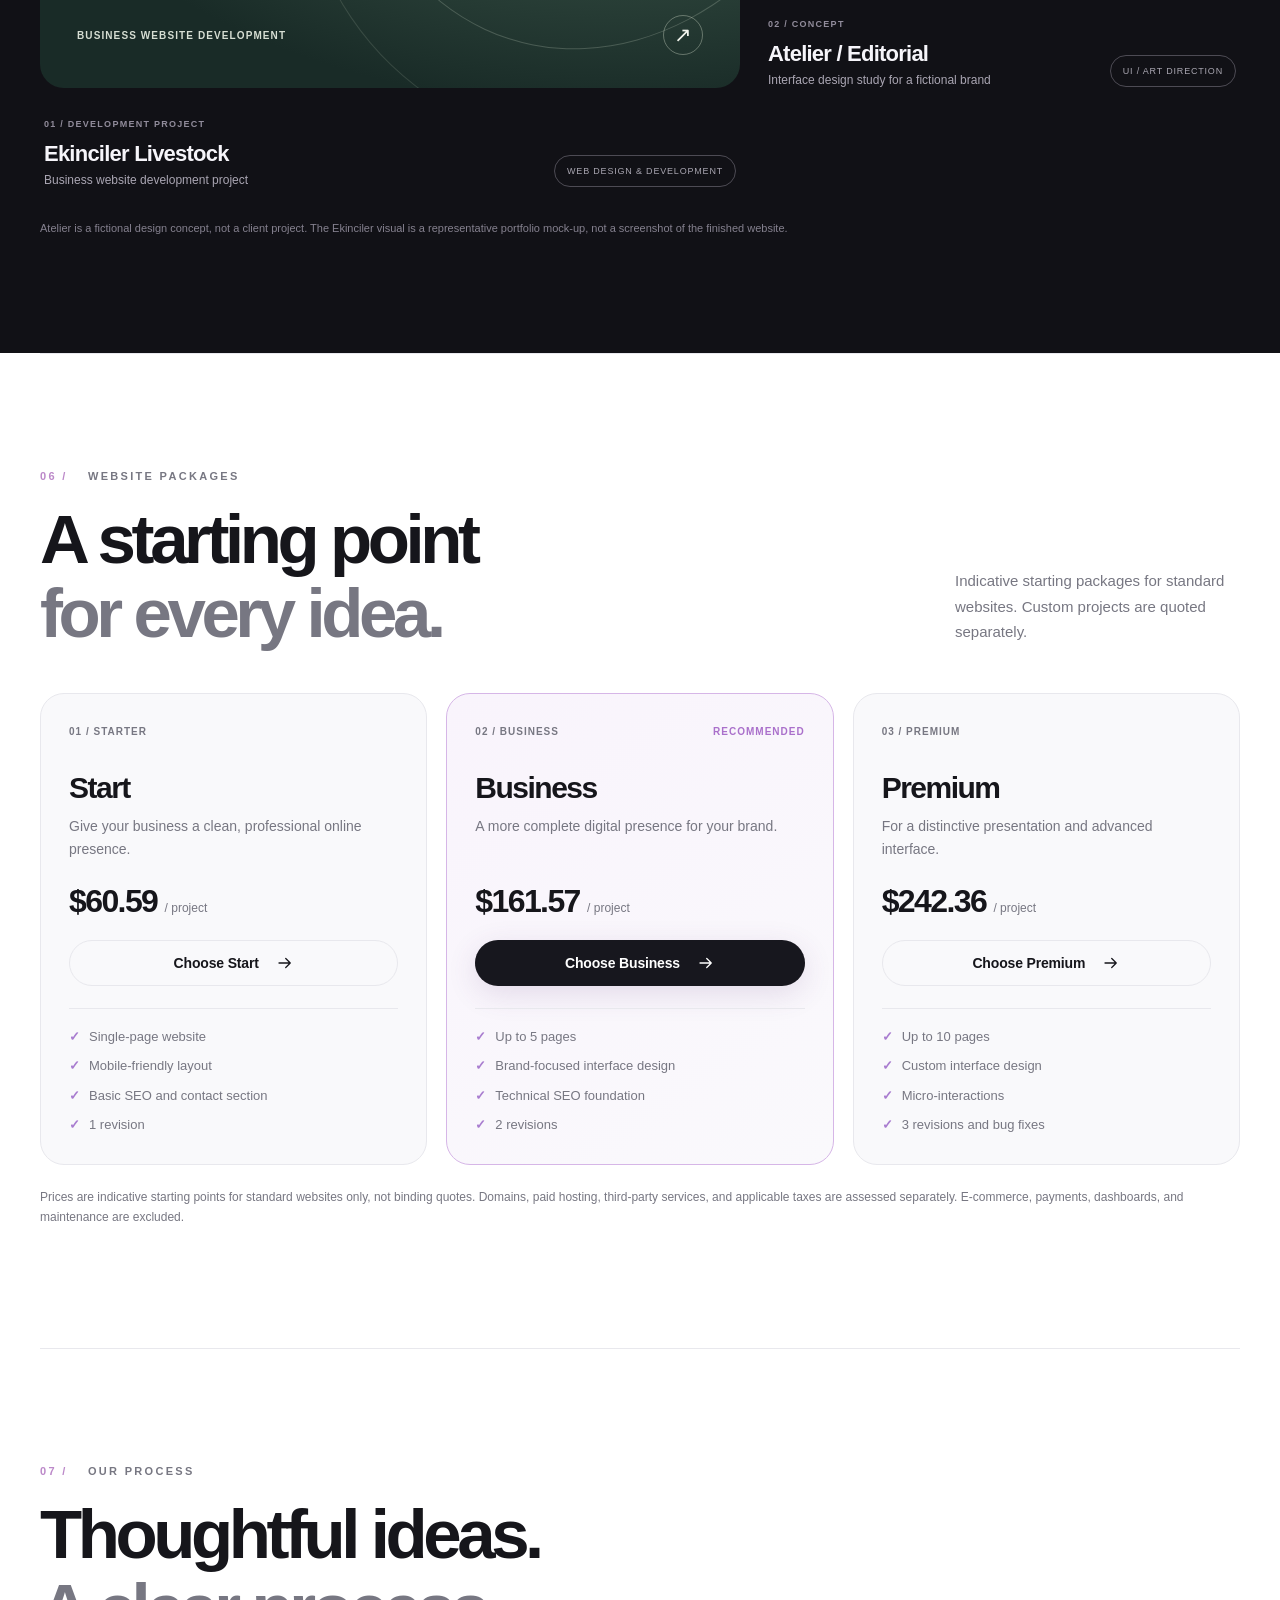
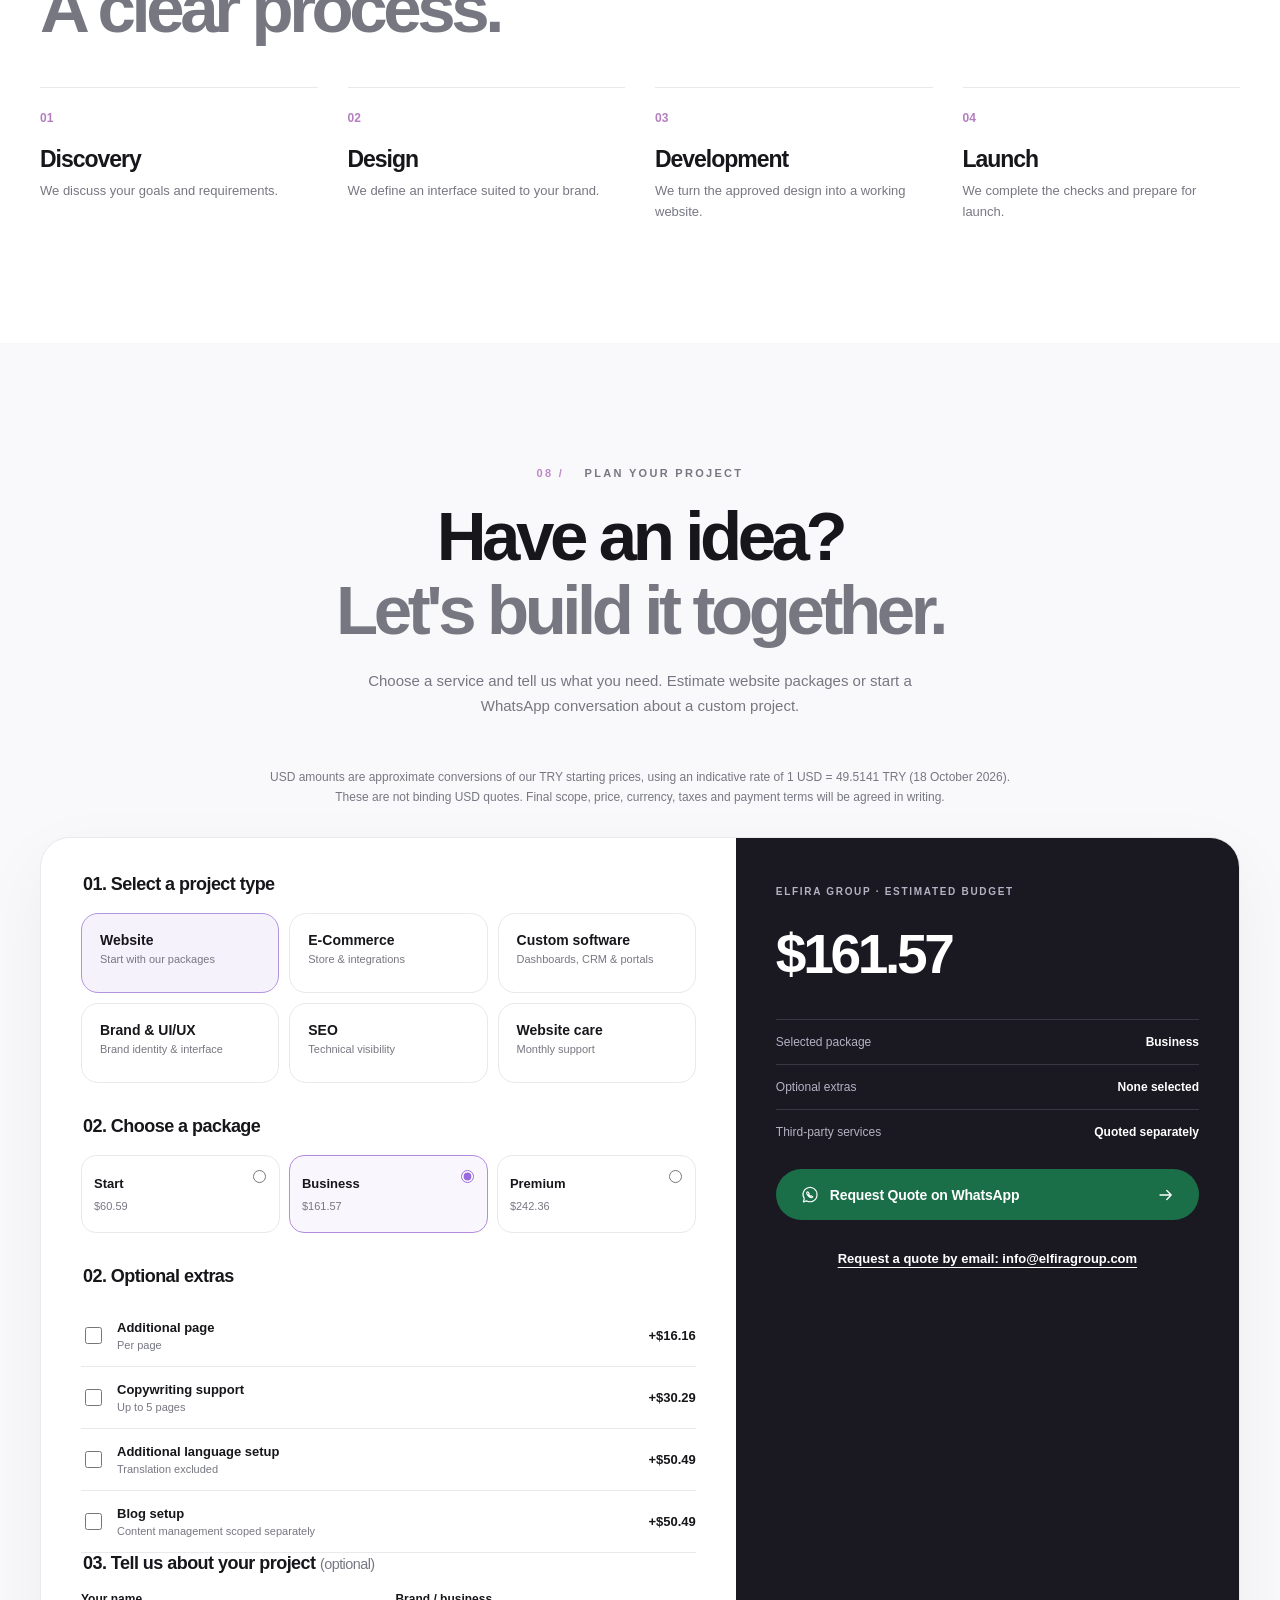
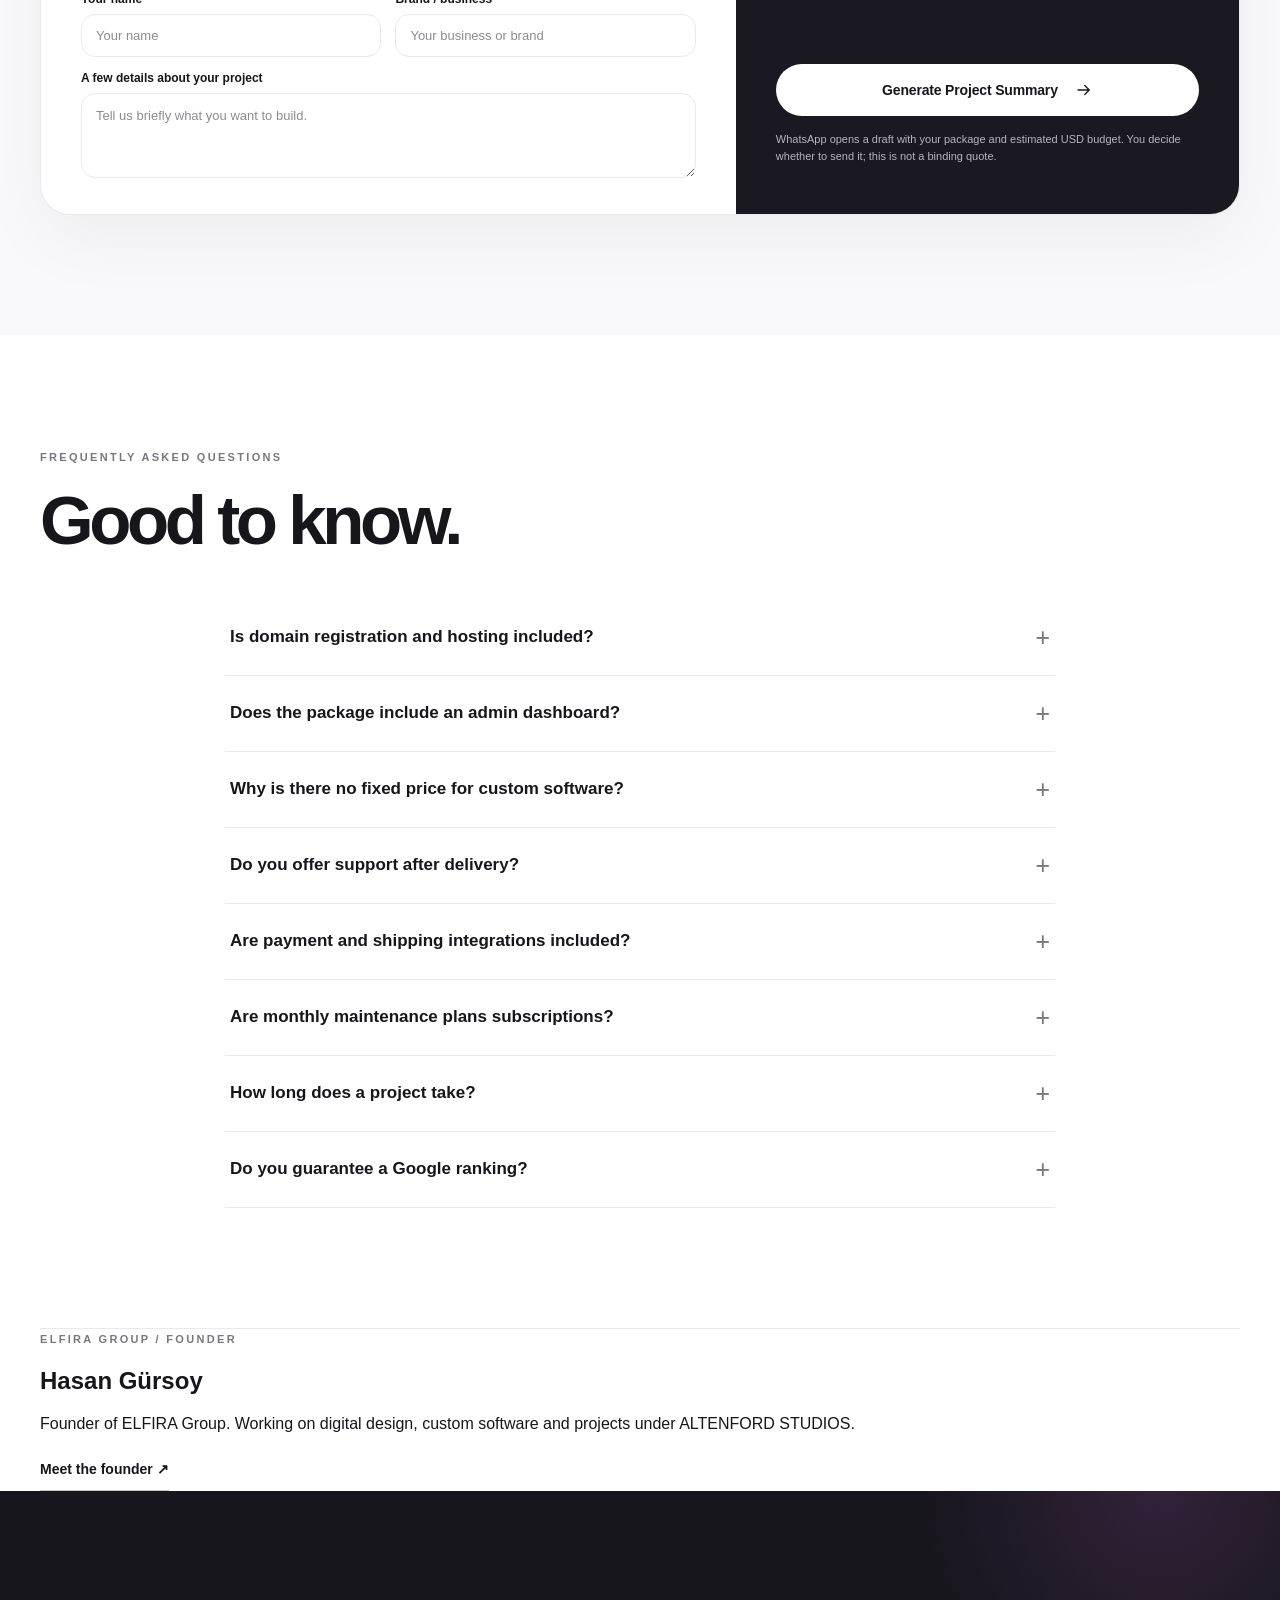
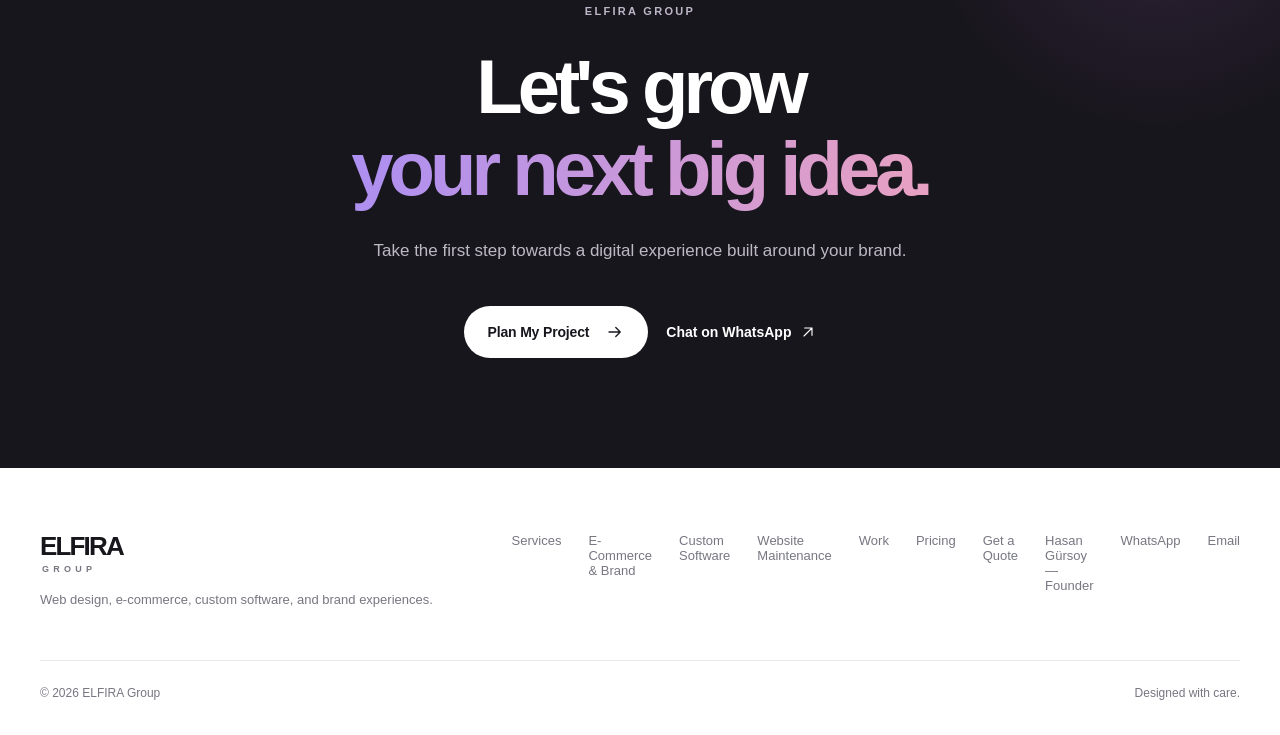
==== commit 15e31383: "feat(seo): link Hasan Gürsoy founder profile from en homepage" ====
--- a/en/index.html
+++ b/en/index.html
@@ -39,6 +39,8 @@
   <link rel="alternate" hreflang="x-default" href="https://elfiragroup.com/">
   <title>ELFIRA Group | Web Design, E-Commerce & Custom Software</title>
 <style>.currency-note{max-width:760px;margin:25px auto 30px;text-align:center;color:var(--muted);font-size:12px;line-height:1.7}</style>
+  <link rel="stylesheet" href="/assets/founder.css">
+  <script type="application/ld+json">{"@context":"https://schema.org","@graph":[{"@type":"WebSite","@id":"https://elfiragroup.com/#website","url":"https://elfiragroup.com/","name":"ELFIRA Group","inLanguage":["tr","en"]},{"@type":"Organization","@id":"https://elfiragroup.com/#organization","name":"ELFIRA Group","url":"https://elfiragroup.com/","founder":{"@type":"Person","@id":"https://elfiragroup.com/hasan-gursoy/#person","name":"Hasan Gürsoy","url":"https://elfiragroup.com/hasan-gursoy/"}}]}</script>
 </head>
 <body>
   <a class="skip-link" href="#main">Skip to content</a>
@@ -200,9 +202,10 @@
 
     <section class="faq-section section-wrap"><div class="section-heading"><div><span class="eyebrow">FREQUENTLY ASKED QUESTIONS</span><h2>Good to know.</h2></div></div><div class="faq"><details><summary>Is domain registration and hosting included?</summary><p>Domains, paid hosting, and third-party services are quoted separately.</p></details><details><summary>Does the package include an admin dashboard?</summary><p>Standard packages do not include an admin dashboard. It can be scoped separately.</p></details><details><summary>Why is there no fixed price for custom software?</summary><p>Dashboards, CRMs, and booking systems differ in features, users, integrations, security, and maintenance needs. We quote after discussing the requirements.</p></details><details><summary>Do you offer support after delivery?</summary><p>Bug fixes, maintenance, updates, and support can be scoped separately. Duration, service levels, and fees are confirmed in writing.</p></details><details><summary>Are payment and shipping integrations included?</summary><p>Payment providers, delivery partners, and integrations are discussed during discovery. Third-party accounts and service fees are separate.</p></details><details><summary>Are monthly maintenance plans subscriptions?</summary><p>These are indicative monthly service models. Terms, scope, invoicing, and cancellation are agreed in writing. No subscription starts automatically on this website.</p></details><details><summary>How long does a project take?</summary><p>Timing depends on the agreed scope and supplied content. We set a schedule at project kickoff.</p></details><details><summary>Do you guarantee a Google ranking?</summary><p>No. We can implement a technical SEO foundation, but search rankings cannot be guaranteed.</p></details></div></section>
 
+    <section class="founder-teaser section-wrap" aria-labelledby="founder-teaser-title"><div><span class="eyebrow">ELFIRA GROUP / FOUNDER</span><h2 id="founder-teaser-title">Hasan Gürsoy</h2></div><div><p>Founder of ELFIRA Group. Working on digital design, custom software and projects under ALTENFORD STUDIOS.</p><a class="text-link" href="/en/hasan-gursoy/">Meet the founder ↗</a></div></section>
     <section class="closing"><div class="section-wrap closing-content"><span class="eyebrow">ELFIRA GROUP</span><h2>Let's grow<br><em>your next big idea.</em></h2><p>Take the first step towards a digital experience built around your brand.</p><a href="#teklif" class="button button-light">Plan My Project <svg><use href="#arrow"/></svg></a><a href="https://wa.me/905374880884" target="_blank" rel="noopener noreferrer" class="closing-wa wa-link" data-wa-kind="general">Chat on WhatsApp <svg><use href="#up-right"/></svg></a></div></section>
   </main>
-  <footer class="site-footer section-wrap"><div><a href="#top" class="brand footer-brand"><strong>ELFIRA</strong><span>GROUP</span></a><p>Web design, e-commerce, custom software, and brand experiences.</p></div><div class="footer-links"><a href="#hizmetler">Services</a><a href="#detaylar">E-Commerce & Brand</a><a href="#yazilim">Custom Software</a><a href="#bakim">Website Maintenance</a><a href="#calismalar">Work</a><a href="#paketler">Pricing</a><a href="#teklif">Get a Quote</a><a href="https://wa.me/905374880884" target="_blank" rel="noopener noreferrer" class="wa-link" data-wa-kind="general">WhatsApp</a><a href="mailto:info@elfiragroup.com">Email</a></div><div class="footer-bottom"><span>© <span id="copyright-year">2026</span> ELFIRA Group</span><span>Designed with care.</span></div></footer>
+  <footer class="site-footer section-wrap"><div><a href="#top" class="brand footer-brand"><strong>ELFIRA</strong><span>GROUP</span></a><p>Web design, e-commerce, custom software, and brand experiences.</p></div><div class="footer-links"><a href="#hizmetler">Services</a><a href="#detaylar">E-Commerce & Brand</a><a href="#yazilim">Custom Software</a><a href="#bakim">Website Maintenance</a><a href="#calismalar">Work</a><a href="#paketler">Pricing</a><a href="#teklif">Get a Quote</a><a href="/en/hasan-gursoy/">Hasan Gürsoy — Founder</a><a href="https://wa.me/905374880884" target="_blank" rel="noopener noreferrer" class="wa-link" data-wa-kind="general">WhatsApp</a><a href="mailto:info@elfiragroup.com">Email</a></div><div class="footer-bottom"><span>© <span id="copyright-year">2026</span> ELFIRA Group</span><span>Designed with care.</span></div></footer>
 
   <dialog id="brief-dialog" aria-labelledby="brief-title"><div class="dialog-inner"><button type="button" class="dialog-close" id="close-dialog" aria-label="Close dialog"><svg><use href="#close-icon"/></svg></button><span class="eyebrow">PROJECT SUMMARY</span><h2 id="brief-title">Your first step is ready.</h2><p>Review your project summary, copy or download it, or open it in WhatsApp. You can check the message before sending.</p><label for="brief-text">Generated summary</label><textarea readonly id="brief-text" rows="12"></textarea><a href="https://wa.me/905374880884" target="_blank" rel="noopener noreferrer" class="button button-wa dialog-wa wa-link" id="wa-brief" data-wa-kind="estimate"><svg aria-hidden="true" class="whatsapp-symbol" viewBox="0 0 24 24"><path d="M20.4 11.6a8.4 8.4 0 0 1-12.2 7.5L4 20.3l1.2-4.1a8.4 8.4 0 1 1 15.2-4.6Z"/><path d="M8.6 8.3c-.4.3-.7.8-.6 1.4.4 2.3 3.1 5.1 5.5 5.5.5.1 1.1-.3 1.5-.7l.3-.5-2.1-1.1-.8.8a5.8 5.8 0 0 1-2.1-2.1l.8-.8-1.1-2.1-.5-.3Z"/></svg> Send via WhatsApp <svg><use href="#arrow"/></svg></a><div class="dialog-actions"><button type="button" class="button button-dark" id="copy-brief"><svg><use href="#copy"/></svg> Copy</button><button type="button" class="button button-outline" id="download-brief"><svg><use href="#download"/></svg> Download</button></div></div></dialog>
   <a class="wa-float wa-link" data-wa-kind="general" href="https://wa.me/905374880884" target="_blank" rel="noopener noreferrer" aria-label="Contact ELFIRA Group on WhatsApp"><svg aria-hidden="true" class="whatsapp-symbol" viewBox="0 0 24 24"><path d="M20.4 11.6a8.4 8.4 0 0 1-12.2 7.5L4 20.3l1.2-4.1a8.4 8.4 0 1 1 15.2-4.6Z"/><path d="M8.6 8.3c-.4.3-.7.8-.6 1.4.4 2.3 3.1 5.1 5.5 5.5.5.1 1.1-.3 1.5-.7l.3-.5-2.1-1.1-.8.8a5.8 5.8 0 0 1-2.1-2.1l.8-.8-1.1-2.1-.5-.3Z"/></svg><span>WhatsApp</span></a>
--- a/assets/founder.css
+++ b/assets/founder.css
@@ -0,0 +1,23 @@
+/* Founder profile: keeps ELFIRA's editorial system; independent of homepage JS. */
+.founder-page{min-height:100vh;background:var(--bg);color:var(--ink)}
+.founder-top{padding:115px 0 86px;border-bottom:1px solid var(--line)}
+.founder-kicker{display:block;font-size:11px;font-weight:750;color:var(--muted);letter-spacing:.2em;text-transform:uppercase;margin-bottom:28px}
+.founder-top h1{font-size:clamp(68px,10vw,142px);line-height:.96;letter-spacing:-.085em;margin:0 0 26px;font-weight:760}
+.founder-role{font-size:clamp(18px,2.2vw,25px);color:var(--muted);letter-spacing:-.02em;margin:0 0 34px}
+.founder-lead{font-size:clamp(23px,3vw,38px);font-weight:580;line-height:1.35;letter-spacing:-.04em;max-width:930px;margin:0 0 26px}
+.founder-intro{max-width:780px;color:var(--muted);font-size:17px;line-height:1.85;margin:0}
+.founder-section{padding:76px 0;border-bottom:1px solid var(--line)}
+.founder-section h2{font-size:clamp(35px,4.5vw,58px);letter-spacing:-.065em;font-weight:680;margin:0 0 26px}
+.founder-areas{display:grid;grid-template-columns:repeat(2,minmax(0,1fr));gap:12px;list-style:none;margin:0;padding:0}
+.founder-areas li{border:1px solid var(--line);border-radius:18px;background:var(--canvas);padding:23px 25px;font-size:17px;font-weight:550}
+.founder-projects{display:grid;grid-template-columns:repeat(3,minmax(0,1fr));gap:16px}
+.founder-projects article{min-height:255px;display:flex;flex-direction:column;border:1px solid var(--line);background:var(--canvas);border-radius:22px;padding:28px}
+.founder-projects h3{font-size:23px;letter-spacing:-.04em;margin:0 0 12px}
+.founder-projects p{color:var(--muted);line-height:1.65;margin:0 0 22px;font-size:15px}
+.founder-projects a{font-weight:650;font-size:14px;margin-top:auto;text-decoration:underline;text-underline-offset:5px}
+.founder-minor{color:var(--muted);font-size:14px;line-height:1.7;max-width:820px}
+.founder-contact a{display:inline-block;margin-top:13px;padding:16px 25px;border-radius:999px;background:var(--ink);color:var(--bg);font-weight:650}
+.founder-links{display:flex;gap:22px;align-items:center;font-size:14px}
+.founder-links a:hover{text-decoration:underline;text-underline-offset:4px}
+.founder-footer{padding:35px 0 50px;display:flex;justify-content:space-between;gap:20px;color:var(--muted);font-size:13px}
+@media(max-width:750px){.founder-top{padding:82px 0 65px}.founder-areas,.founder-projects{grid-template-columns:1fr}.founder-section{padding:54px 0}.founder-footer{flex-direction:column}.founder-links{gap:12px}.founder-top h1{font-size:clamp(60px,14vw,90px)}}
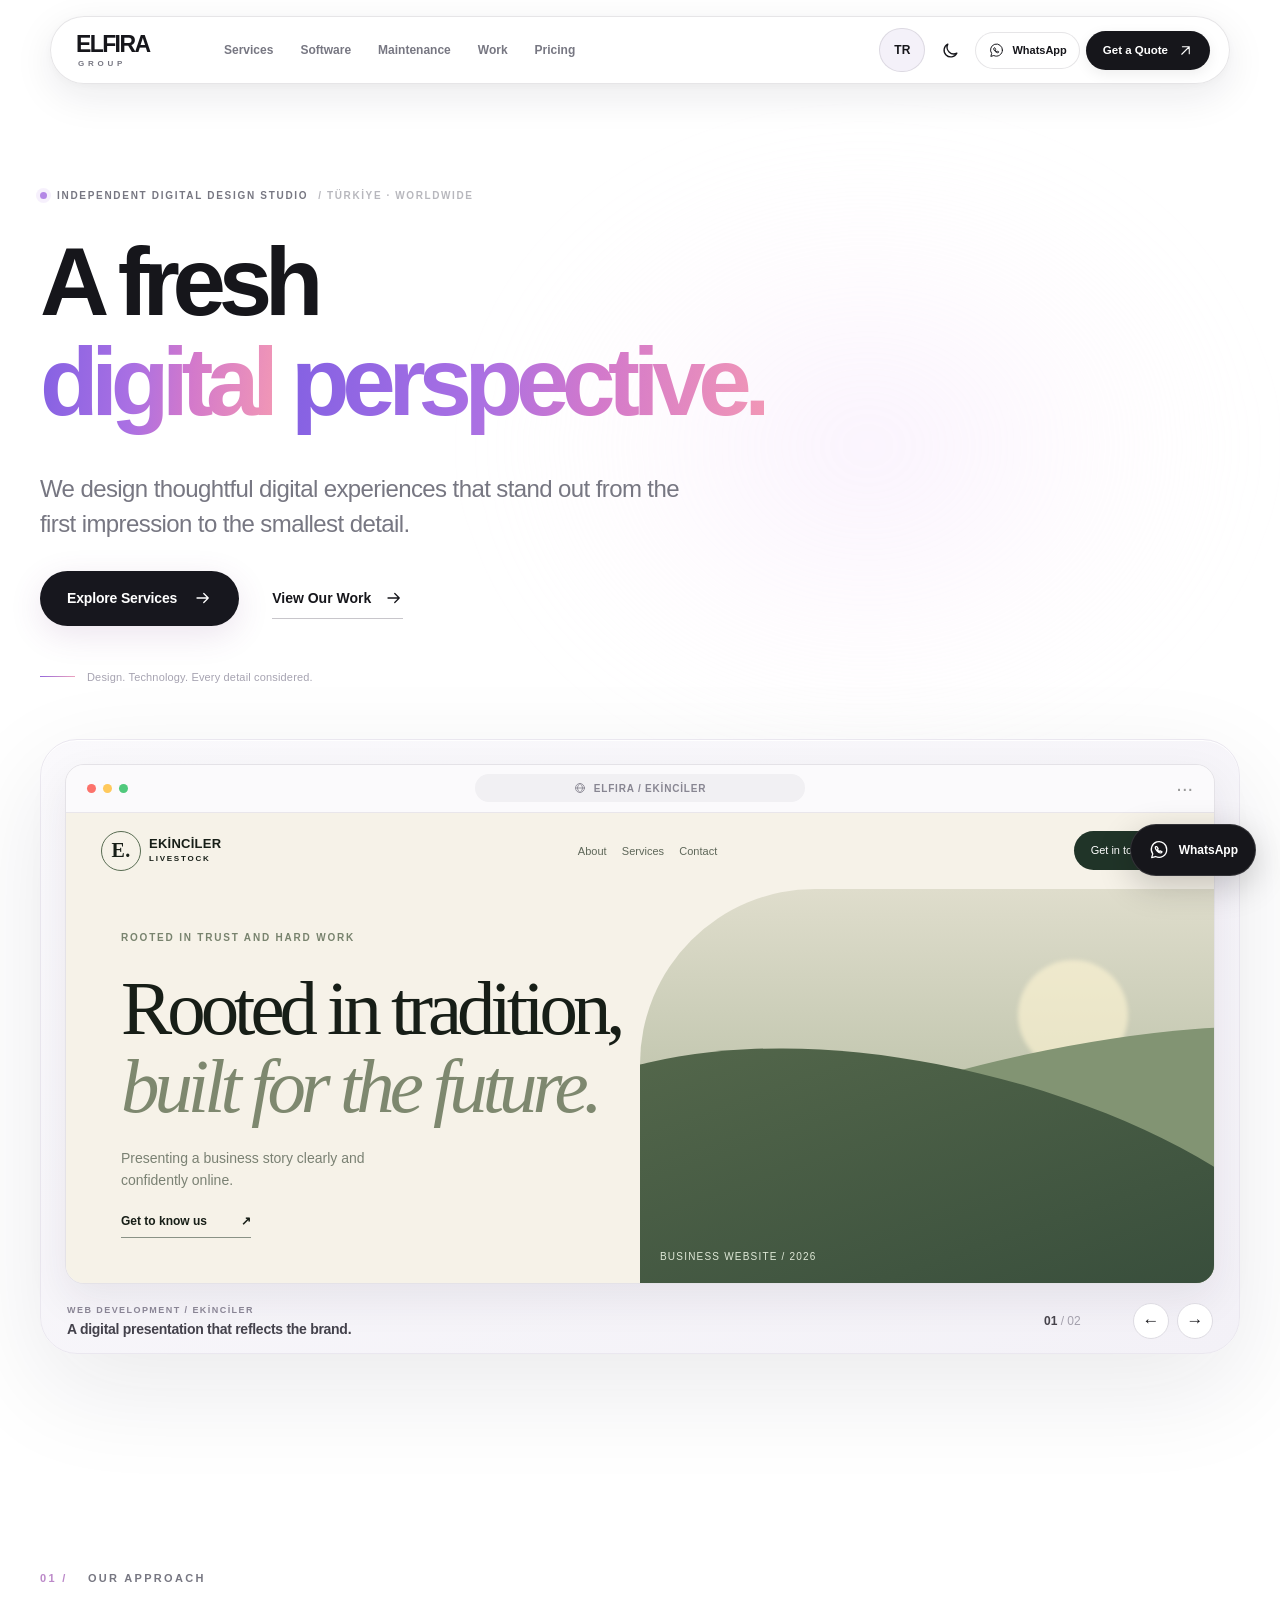
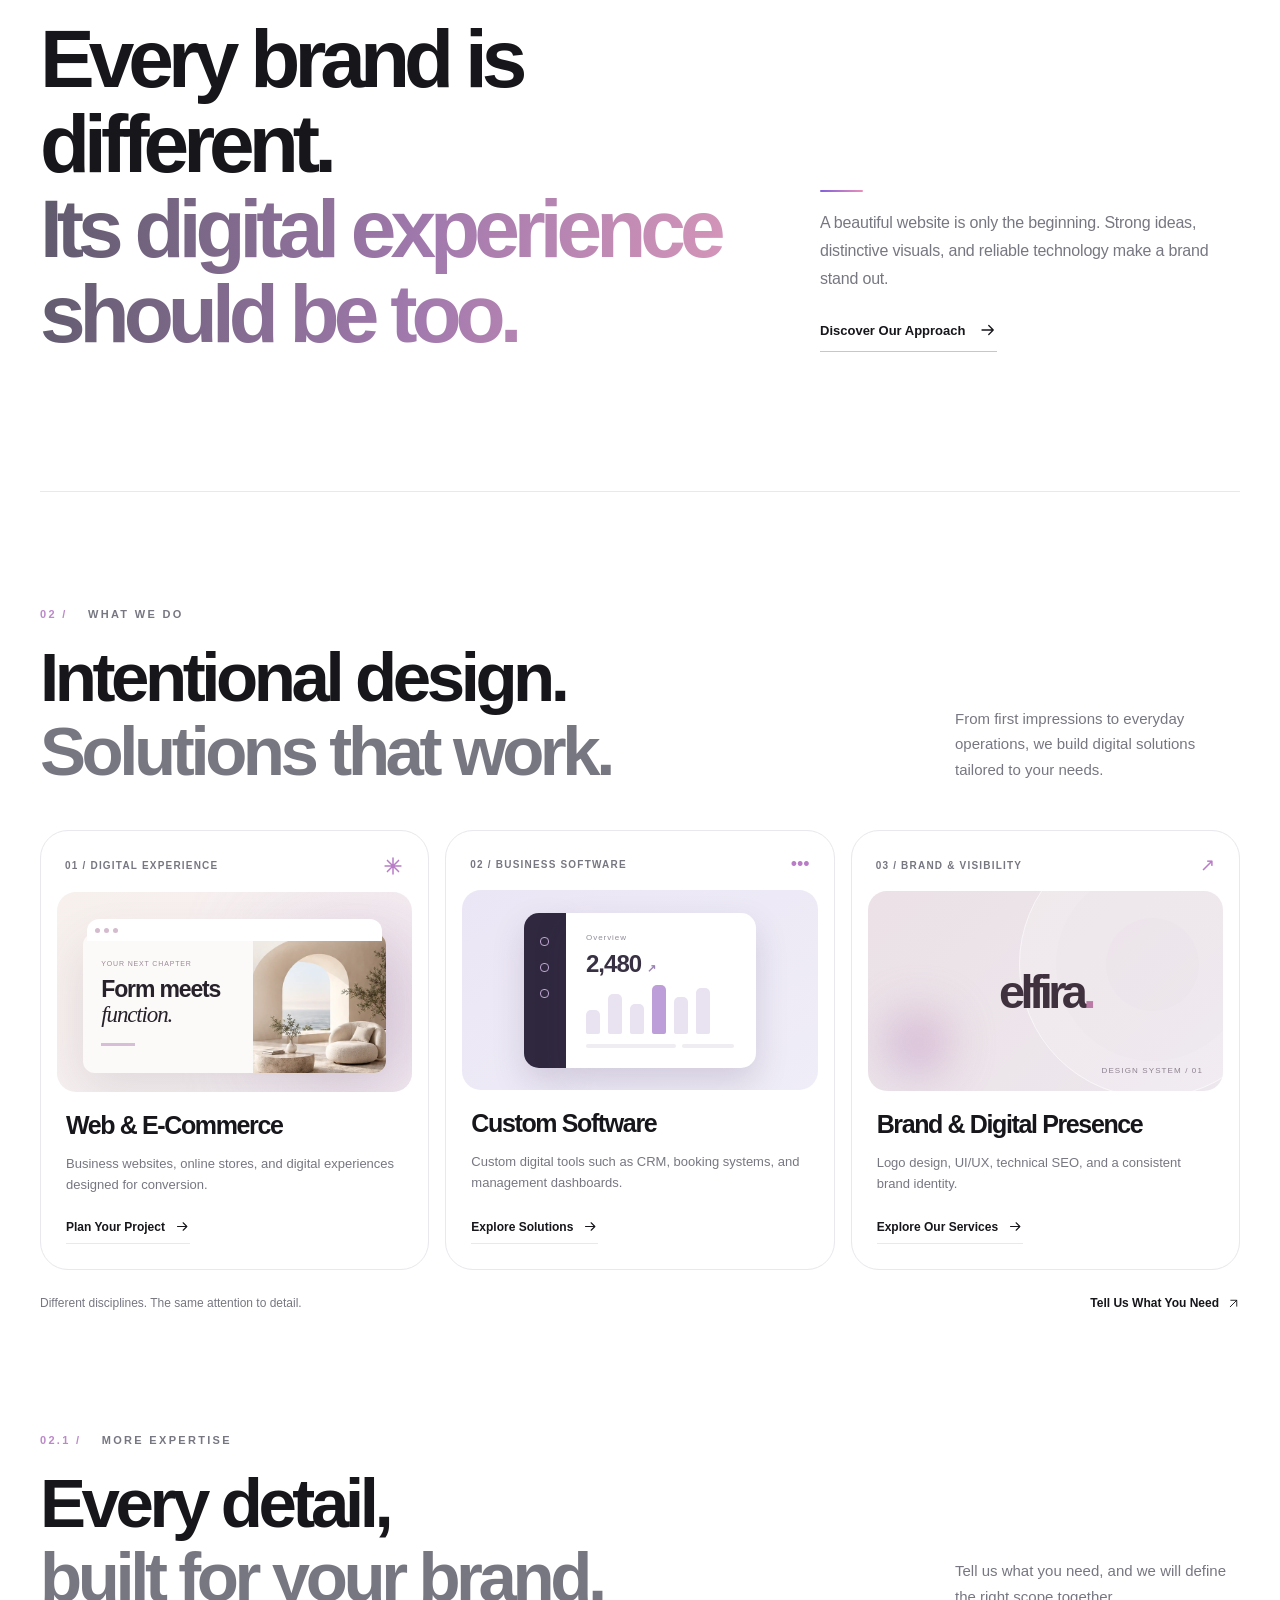
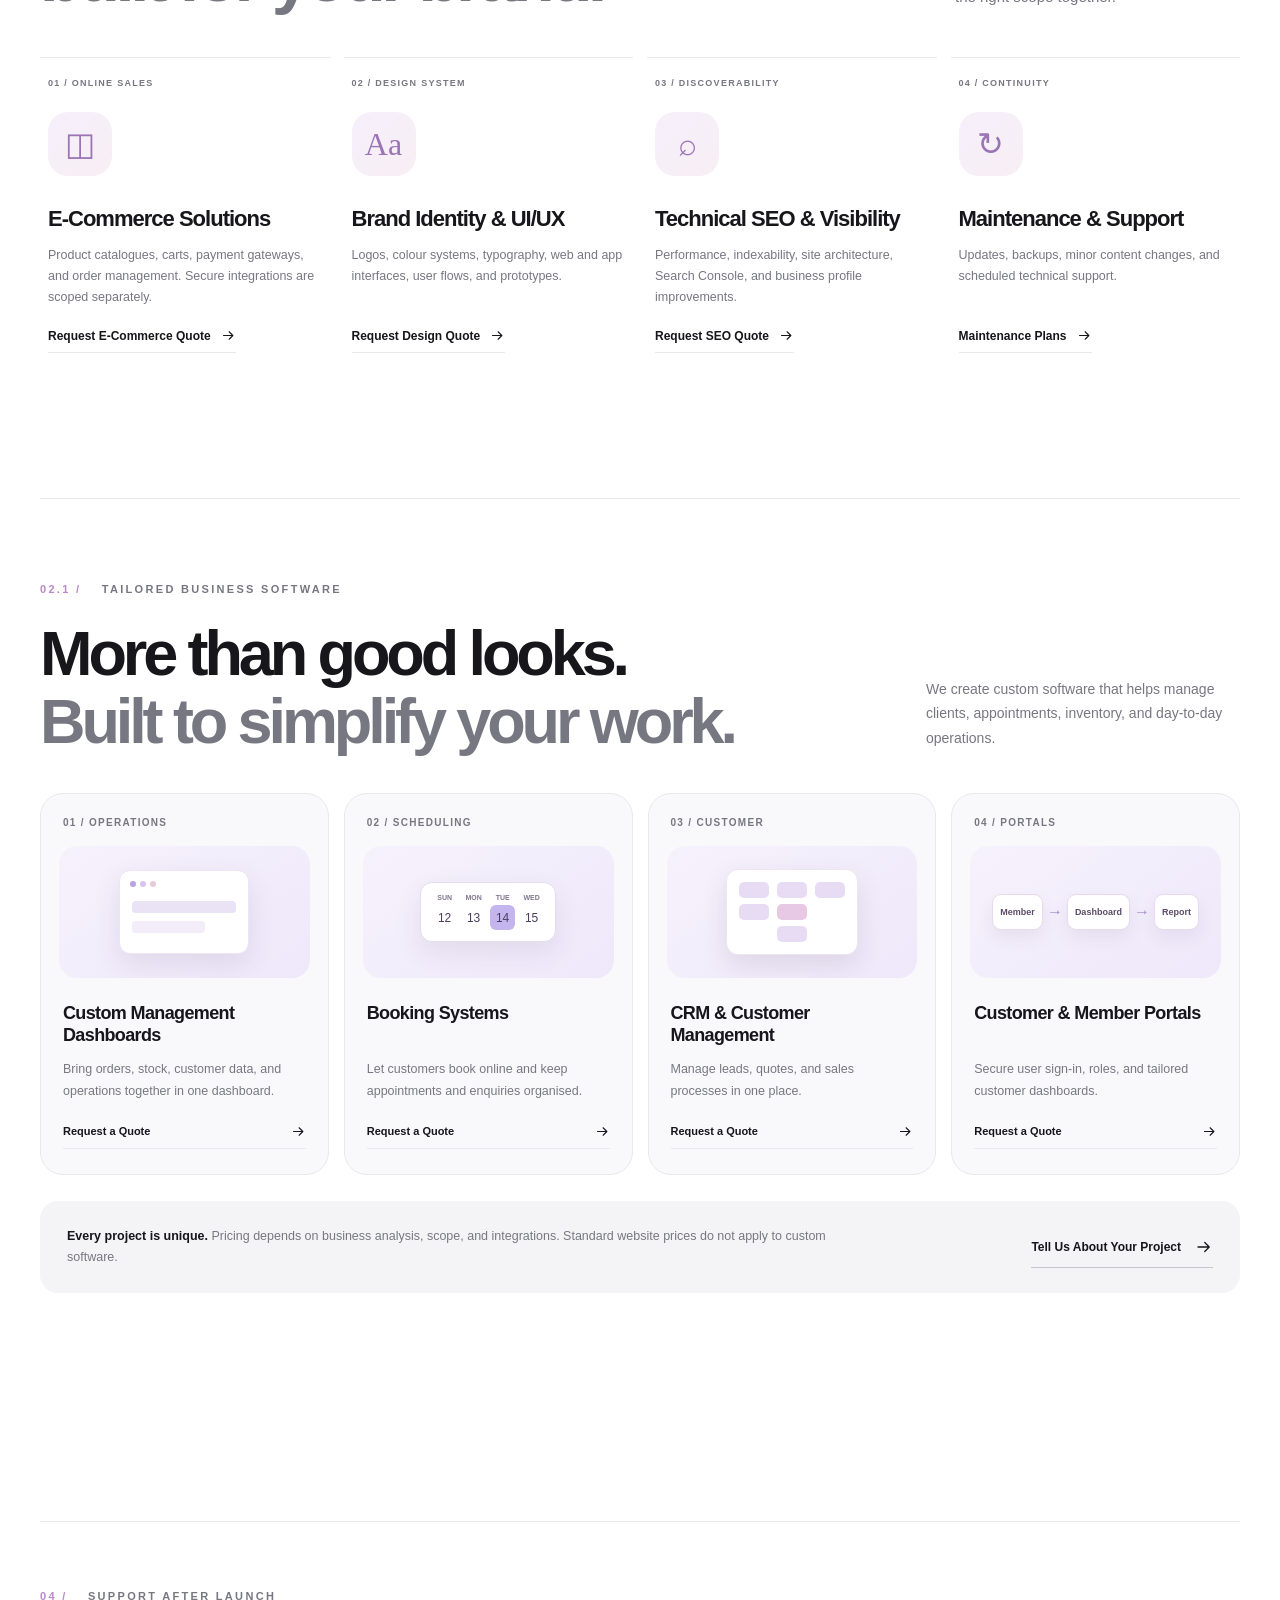
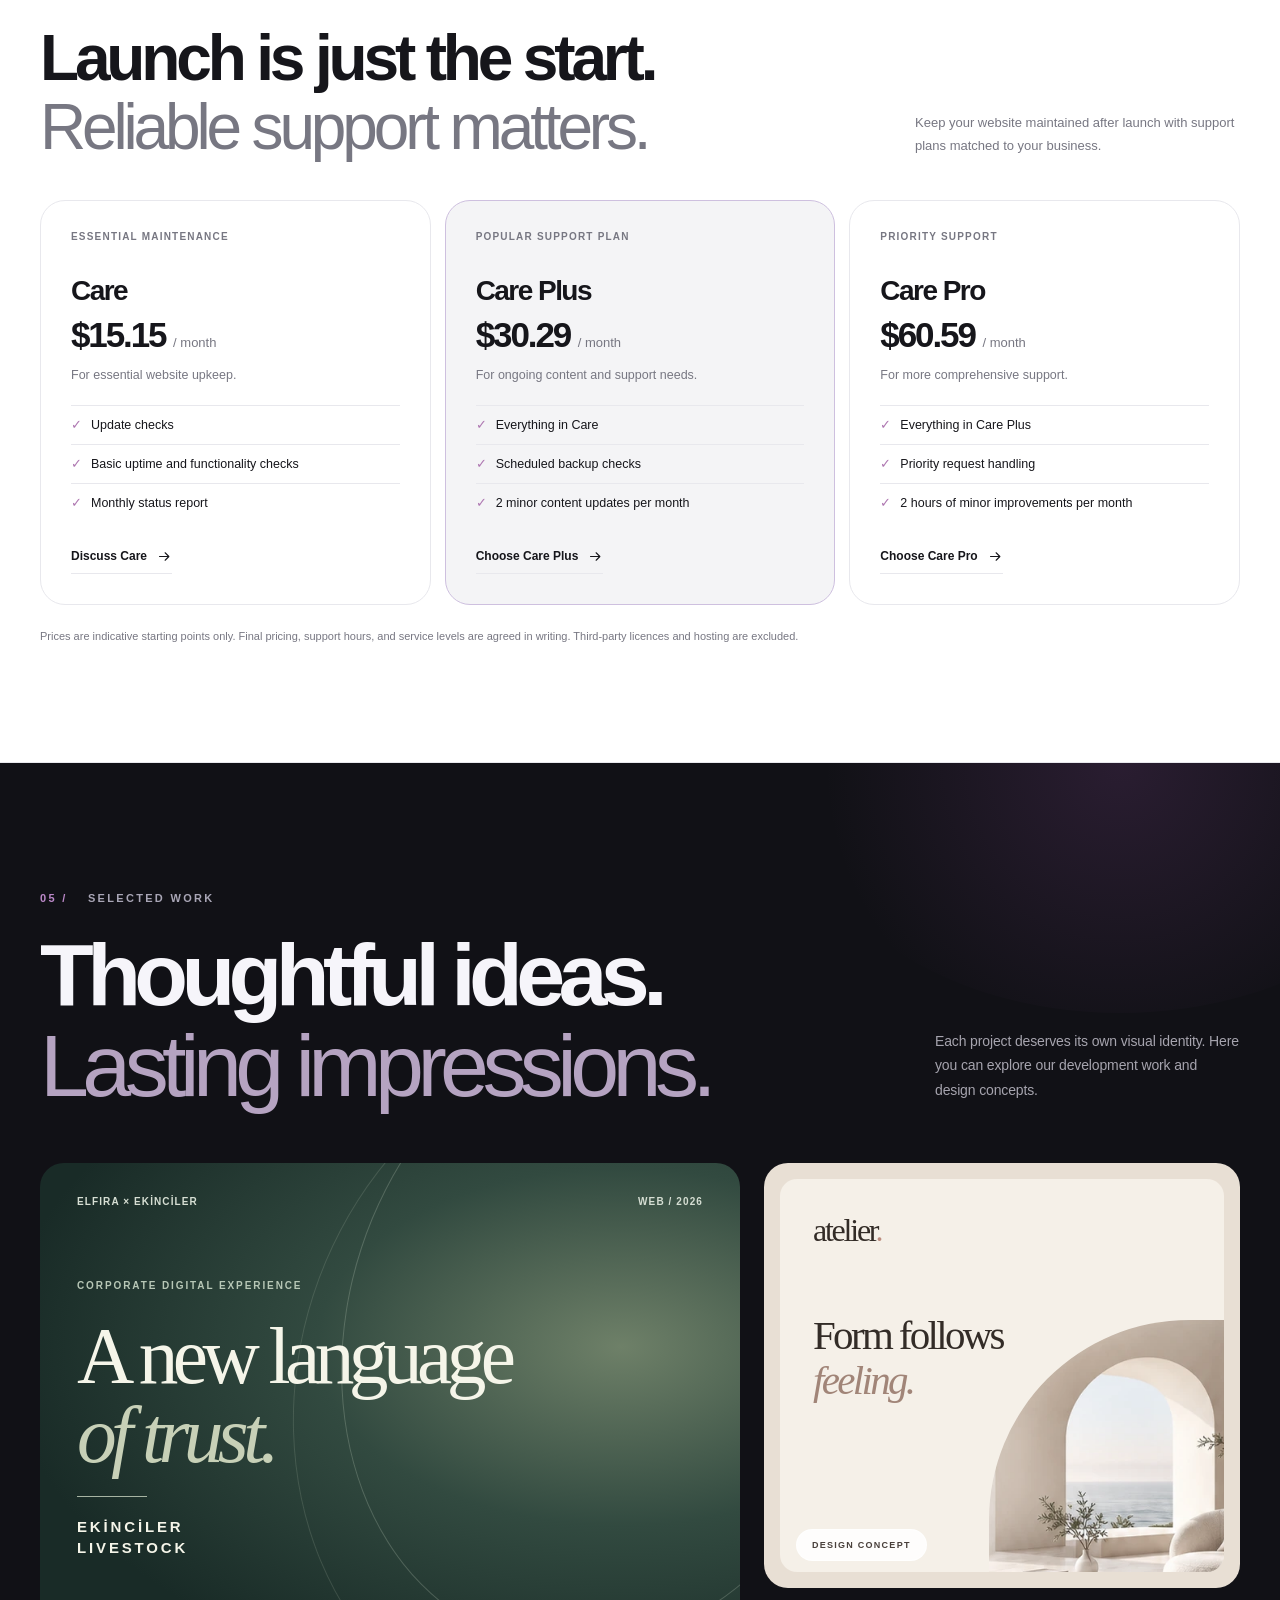
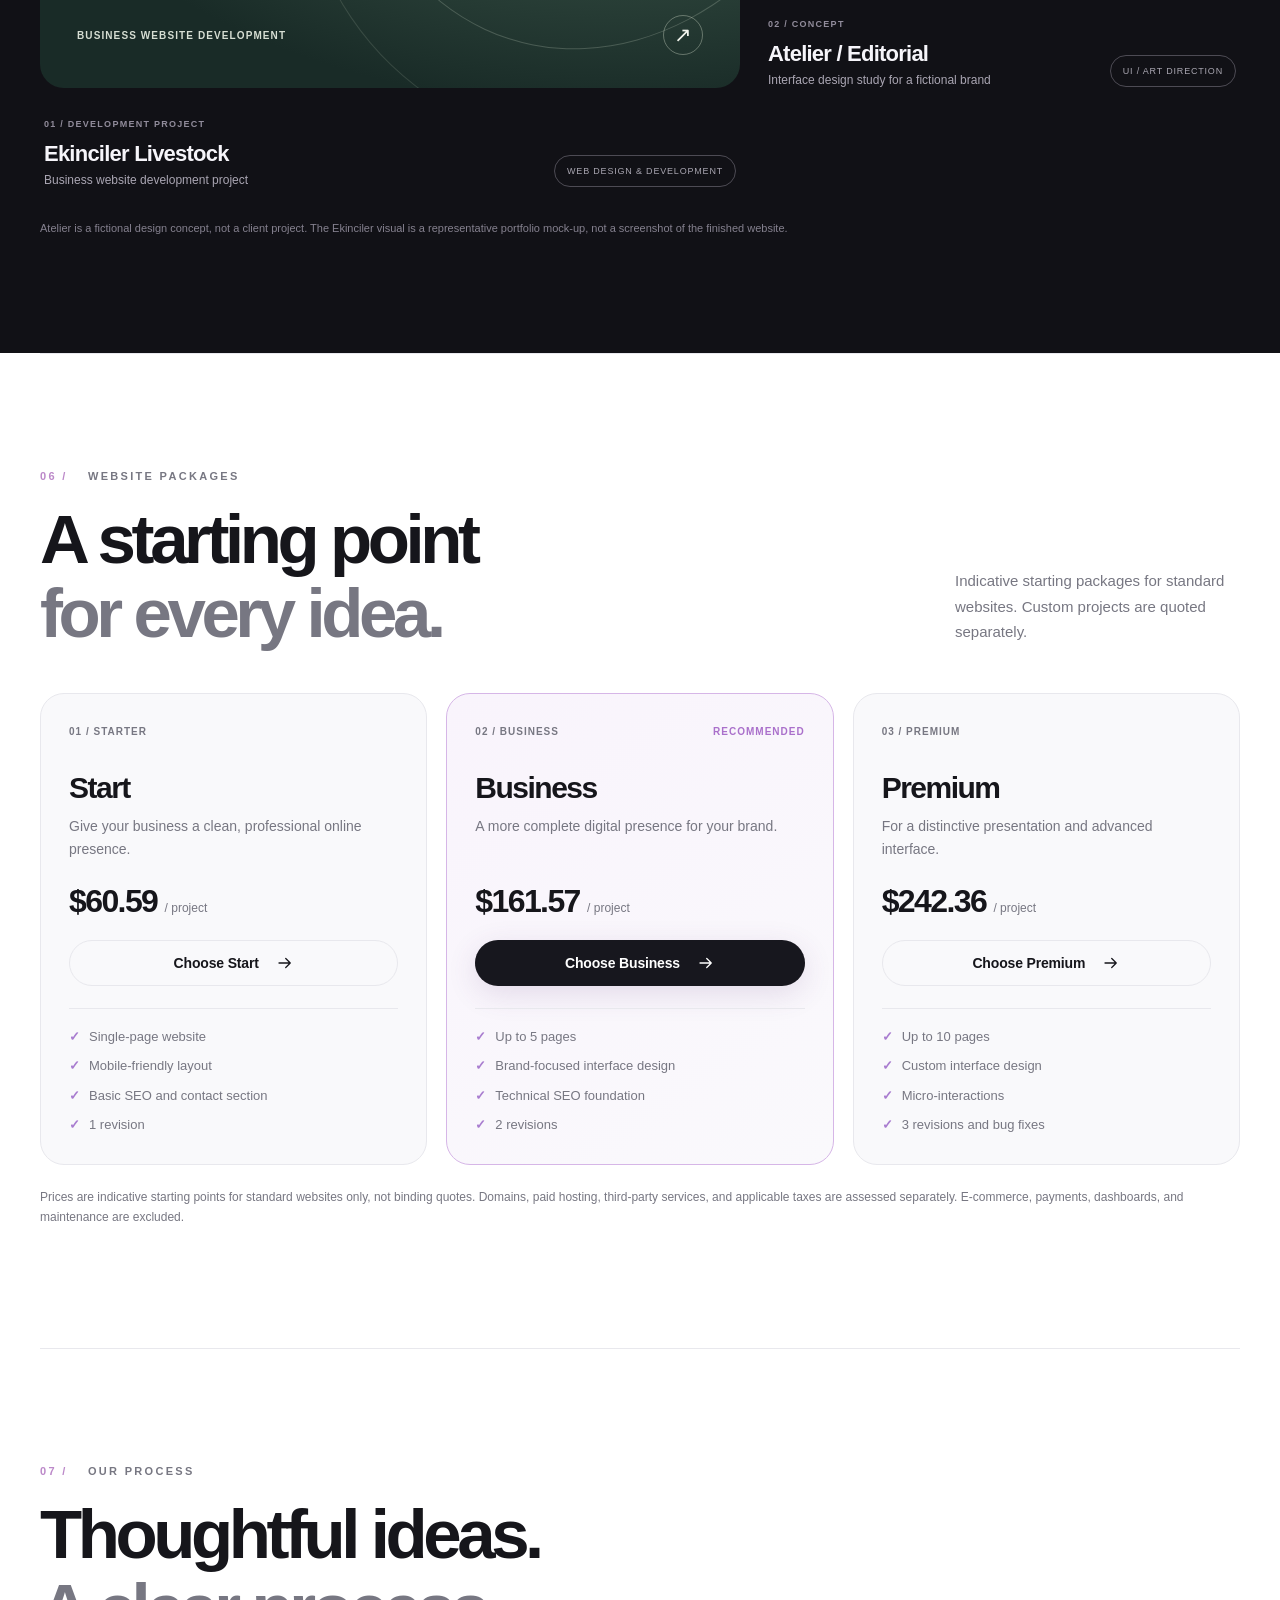
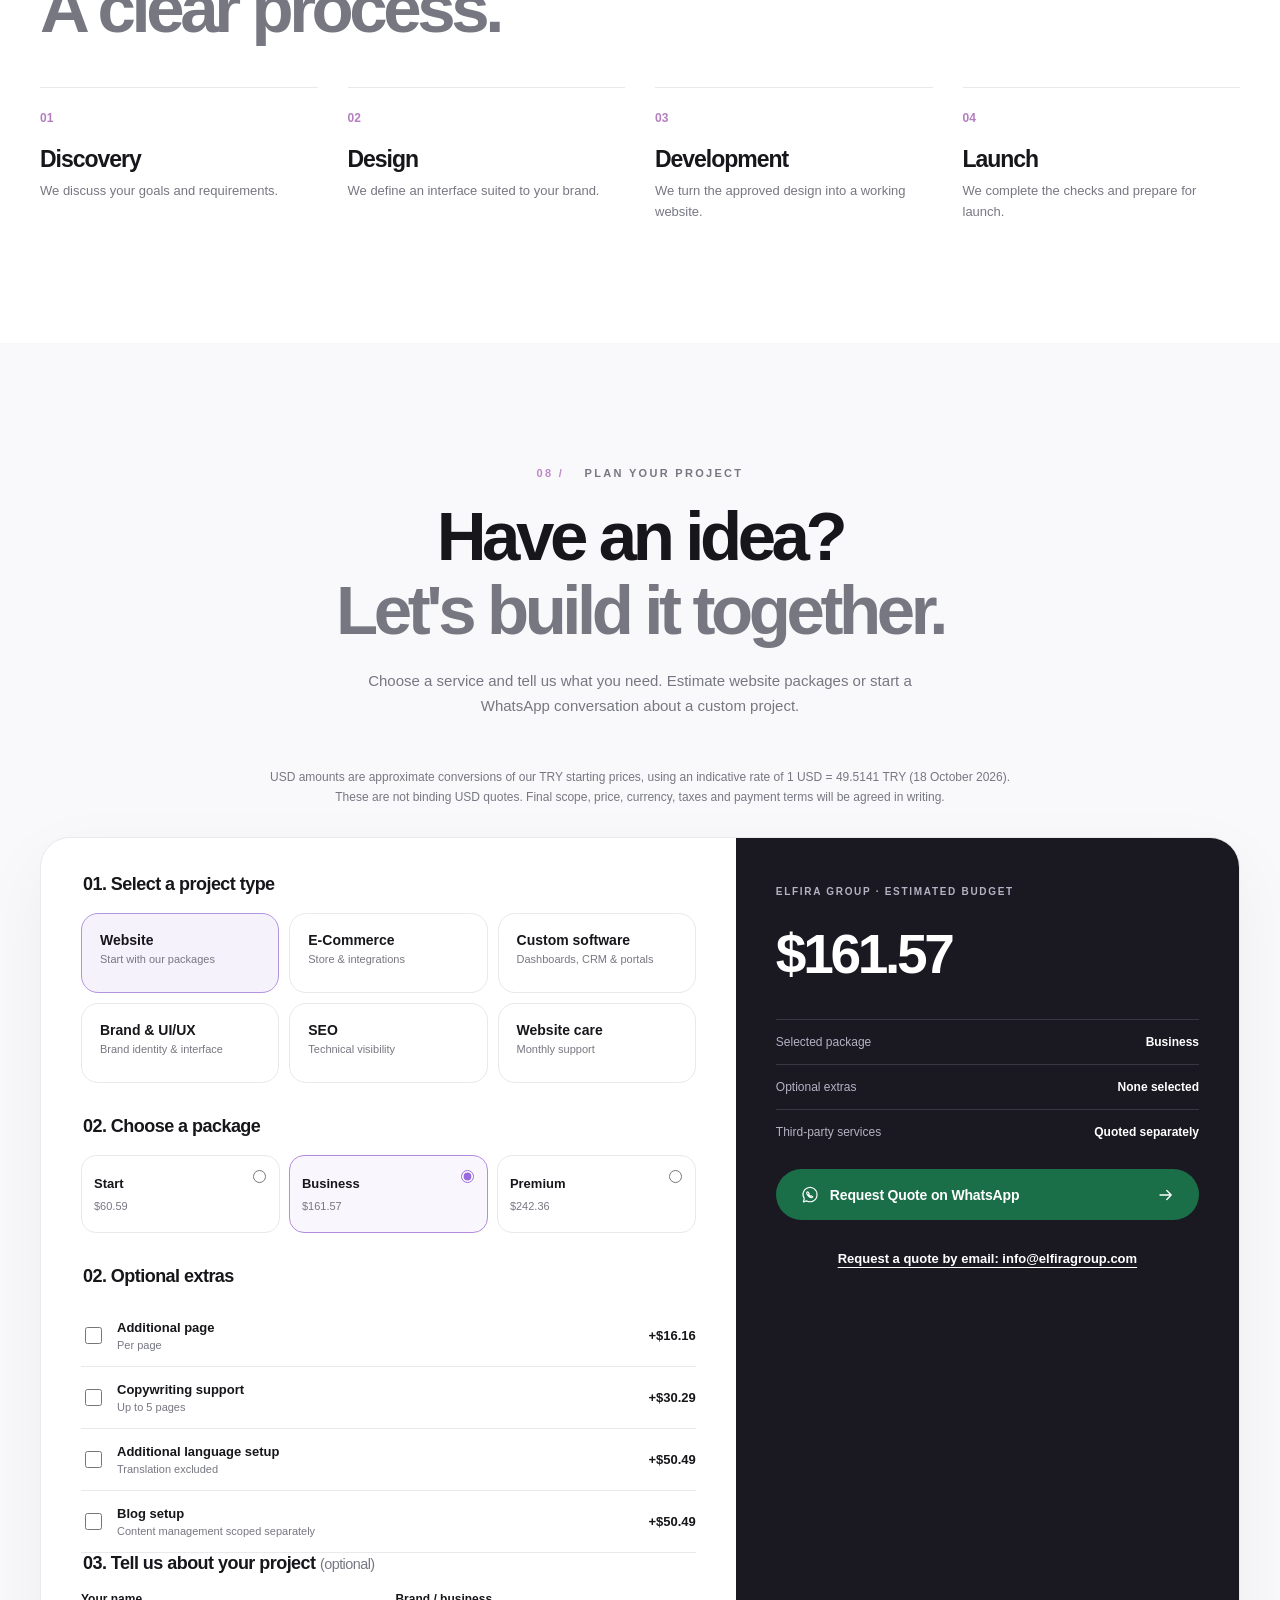
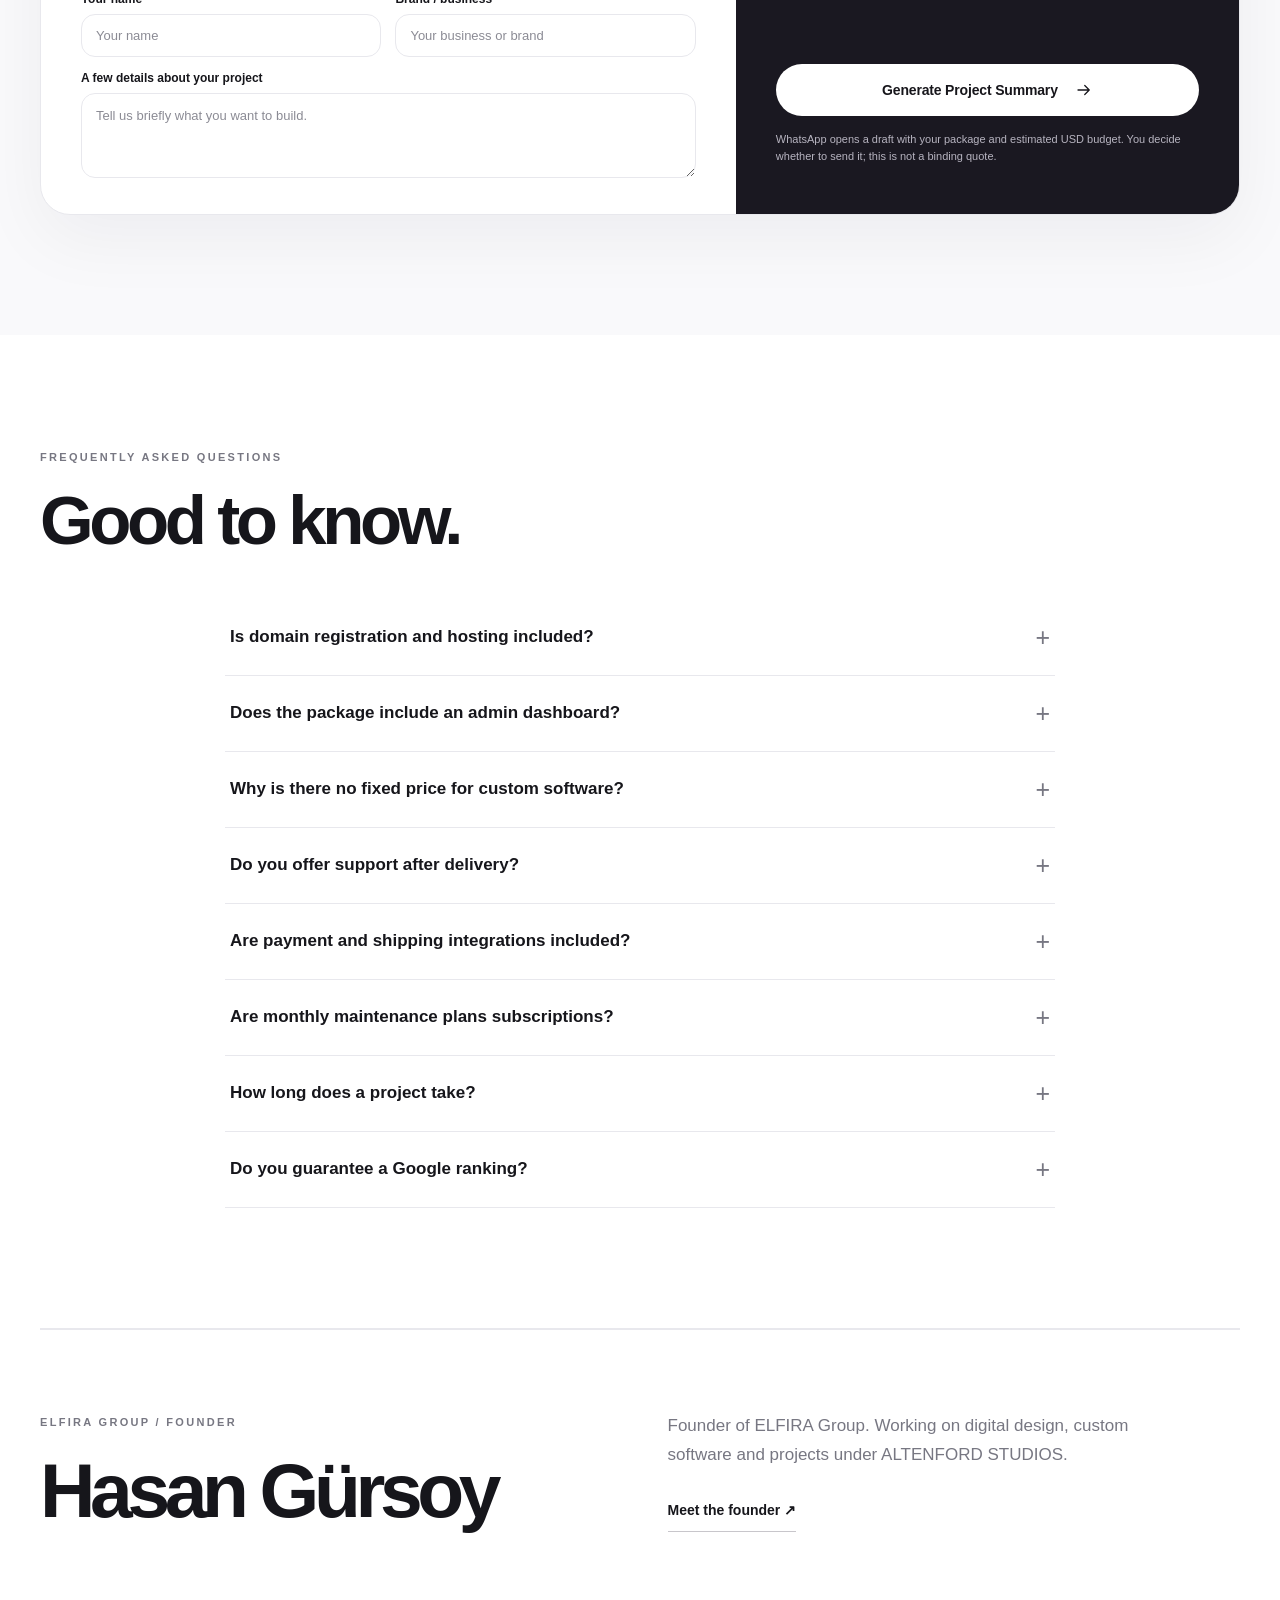
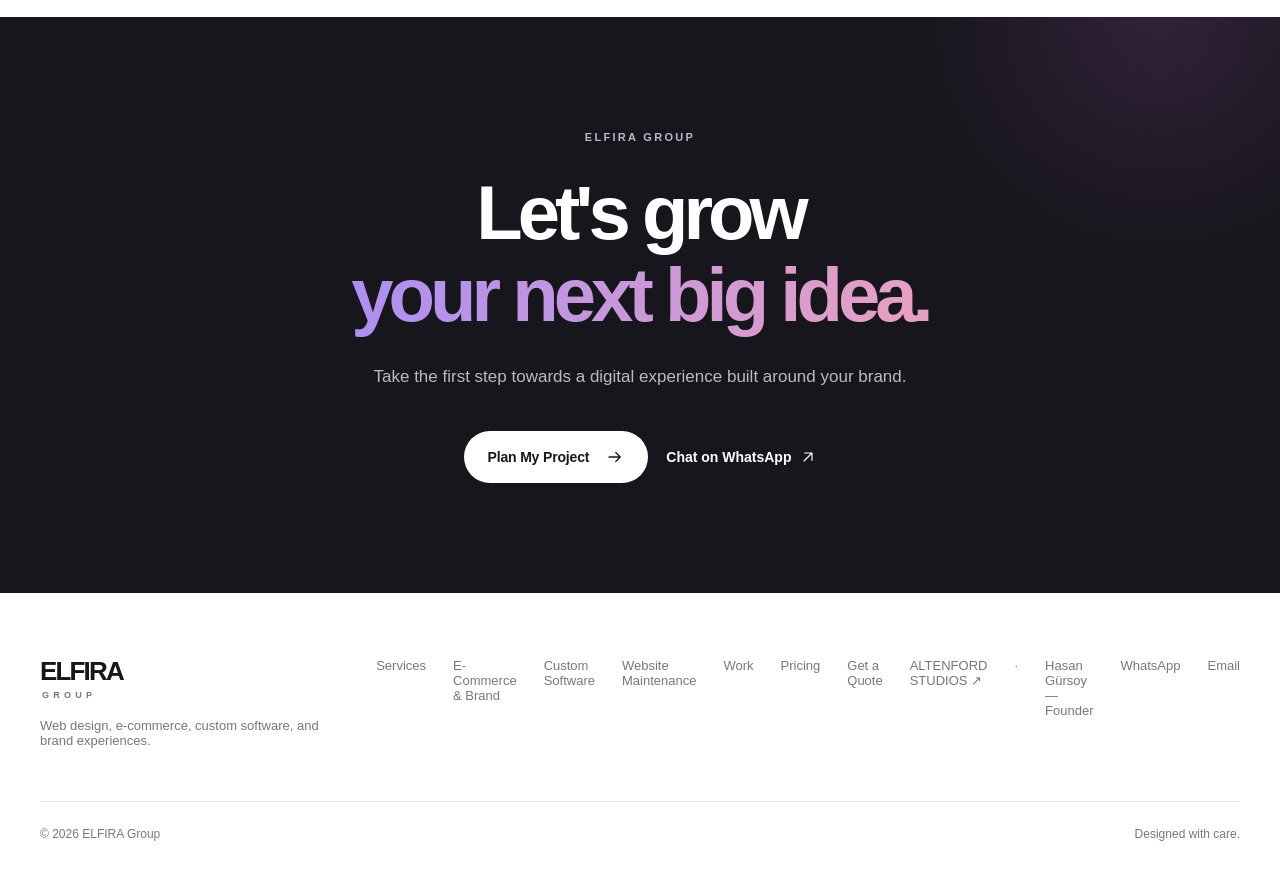
==== commit e78d159e: "seo: connect Hasan Gursoy founder identity across both brands" ====
--- a/en/index.html
+++ b/en/index.html
@@ -40,7 +40,7 @@
   <title>ELFIRA Group | Web Design, E-Commerce & Custom Software</title>
 <style>.currency-note{max-width:760px;margin:25px auto 30px;text-align:center;color:var(--muted);font-size:12px;line-height:1.7}</style>
   <link rel="stylesheet" href="/assets/founder.css">
-  <script type="application/ld+json">{"@context":"https://schema.org","@graph":[{"@type":"WebSite","@id":"https://elfiragroup.com/#website","url":"https://elfiragroup.com/","name":"ELFIRA Group","inLanguage":["tr","en"]},{"@type":"Organization","@id":"https://elfiragroup.com/#organization","name":"ELFIRA Group","url":"https://elfiragroup.com/","founder":{"@type":"Person","@id":"https://elfiragroup.com/hasan-gursoy/#person","name":"Hasan Gürsoy","url":"https://elfiragroup.com/hasan-gursoy/"}}]}</script>
+  <script type="application/ld+json">{"@context":"https://schema.org","@graph":[{"@type":"WebSite","@id":"https://elfiragroup.com/#website","url":"https://elfiragroup.com/","name":"ELFIRA Group","inLanguage":["tr","en"]},{"@type":"Organization","@id":"https://elfiragroup.com/#organization","name":"ELFIRA Group","url":"https://elfiragroup.com/","founder":{"@type":"Person","@id":"https://elfiragroup.com/hasan-gursoy/#person","name":"Hasan Gürsoy","url":"https://elfiragroup.com/hasan-gursoy/","alternateName":"Hasan Bedirhan Gürsoy"}},{"@type":"Organization","@id":"https://www.altenfordstudios.com/#organization","name":"ALTENFORD STUDIOS","url":"https://www.altenfordstudios.com/","founder":{"@id":"https://elfiragroup.com/hasan-gursoy/#person"}}]}</script>
 </head>
 <body>
   <a class="skip-link" href="#main">Skip to content</a>
@@ -205,7 +205,7 @@
     <section class="founder-teaser section-wrap" aria-labelledby="founder-teaser-title"><div><span class="eyebrow">ELFIRA GROUP / FOUNDER</span><h2 id="founder-teaser-title">Hasan Gürsoy</h2></div><div><p>Founder of ELFIRA Group. Working on digital design, custom software and projects under ALTENFORD STUDIOS.</p><a class="text-link" href="/en/hasan-gursoy/">Meet the founder ↗</a></div></section>
     <section class="closing"><div class="section-wrap closing-content"><span class="eyebrow">ELFIRA GROUP</span><h2>Let's grow<br><em>your next big idea.</em></h2><p>Take the first step towards a digital experience built around your brand.</p><a href="#teklif" class="button button-light">Plan My Project <svg><use href="#arrow"/></svg></a><a href="https://wa.me/905374880884" target="_blank" rel="noopener noreferrer" class="closing-wa wa-link" data-wa-kind="general">Chat on WhatsApp <svg><use href="#up-right"/></svg></a></div></section>
   </main>
-  <footer class="site-footer section-wrap"><div><a href="#top" class="brand footer-brand"><strong>ELFIRA</strong><span>GROUP</span></a><p>Web design, e-commerce, custom software, and brand experiences.</p></div><div class="footer-links"><a href="#hizmetler">Services</a><a href="#detaylar">E-Commerce & Brand</a><a href="#yazilim">Custom Software</a><a href="#bakim">Website Maintenance</a><a href="#calismalar">Work</a><a href="#paketler">Pricing</a><a href="#teklif">Get a Quote</a><a href="/en/hasan-gursoy/">Hasan Gürsoy — Founder</a><a href="https://wa.me/905374880884" target="_blank" rel="noopener noreferrer" class="wa-link" data-wa-kind="general">WhatsApp</a><a href="mailto:info@elfiragroup.com">Email</a></div><div class="footer-bottom"><span>© <span id="copyright-year">2026</span> ELFIRA Group</span><span>Designed with care.</span></div></footer>
+  <footer class="site-footer section-wrap"><div><a href="#top" class="brand footer-brand"><strong>ELFIRA</strong><span>GROUP</span></a><p>Web design, e-commerce, custom software, and brand experiences.</p></div><div class="footer-links"><a href="#hizmetler">Services</a><a href="#detaylar">E-Commerce & Brand</a><a href="#yazilim">Custom Software</a><a href="#bakim">Website Maintenance</a><a href="#calismalar">Work</a><a href="#paketler">Pricing</a><a href="#teklif">Get a Quote</a><a href="https://www.altenfordstudios.com/">ALTENFORD STUDIOS ↗</a> · <a href="/en/hasan-gursoy/">Hasan Gürsoy — Founder</a><a href="https://wa.me/905374880884" target="_blank" rel="noopener noreferrer" class="wa-link" data-wa-kind="general">WhatsApp</a><a href="mailto:info@elfiragroup.com">Email</a></div><div class="footer-bottom"><span>© <span id="copyright-year">2026</span> ELFIRA Group</span><span>Designed with care.</span></div></footer>
 
   <dialog id="brief-dialog" aria-labelledby="brief-title"><div class="dialog-inner"><button type="button" class="dialog-close" id="close-dialog" aria-label="Close dialog"><svg><use href="#close-icon"/></svg></button><span class="eyebrow">PROJECT SUMMARY</span><h2 id="brief-title">Your first step is ready.</h2><p>Review your project summary, copy or download it, or open it in WhatsApp. You can check the message before sending.</p><label for="brief-text">Generated summary</label><textarea readonly id="brief-text" rows="12"></textarea><a href="https://wa.me/905374880884" target="_blank" rel="noopener noreferrer" class="button button-wa dialog-wa wa-link" id="wa-brief" data-wa-kind="estimate"><svg aria-hidden="true" class="whatsapp-symbol" viewBox="0 0 24 24"><path d="M20.4 11.6a8.4 8.4 0 0 1-12.2 7.5L4 20.3l1.2-4.1a8.4 8.4 0 1 1 15.2-4.6Z"/><path d="M8.6 8.3c-.4.3-.7.8-.6 1.4.4 2.3 3.1 5.1 5.5 5.5.5.1 1.1-.3 1.5-.7l.3-.5-2.1-1.1-.8.8a5.8 5.8 0 0 1-2.1-2.1l.8-.8-1.1-2.1-.5-.3Z"/></svg> Send via WhatsApp <svg><use href="#arrow"/></svg></a><div class="dialog-actions"><button type="button" class="button button-dark" id="copy-brief"><svg><use href="#copy"/></svg> Copy</button><button type="button" class="button button-outline" id="download-brief"><svg><use href="#download"/></svg> Download</button></div></div></dialog>
   <a class="wa-float wa-link" data-wa-kind="general" href="https://wa.me/905374880884" target="_blank" rel="noopener noreferrer" aria-label="Contact ELFIRA Group on WhatsApp"><svg aria-hidden="true" class="whatsapp-symbol" viewBox="0 0 24 24"><path d="M20.4 11.6a8.4 8.4 0 0 1-12.2 7.5L4 20.3l1.2-4.1a8.4 8.4 0 1 1 15.2-4.6Z"/><path d="M8.6 8.3c-.4.3-.7.8-.6 1.4.4 2.3 3.1 5.1 5.5 5.5.5.1 1.1-.3 1.5-.7l.3-.5-2.1-1.1-.8.8a5.8 5.8 0 0 1-2.1-2.1l.8-.8-1.1-2.1-.5-.3Z"/></svg><span>WhatsApp</span></a>
--- a/assets/founder.css
+++ b/assets/founder.css
@@ -21,3 +21,9 @@
 .founder-links a:hover{text-decoration:underline;text-underline-offset:4px}
 .founder-footer{padding:35px 0 50px;display:flex;justify-content:space-between;gap:20px;color:var(--muted);font-size:13px}
 @media(max-width:750px){.founder-top{padding:82px 0 65px}.founder-areas,.founder-projects{grid-template-columns:1fr}.founder-section{padding:54px 0}.founder-footer{flex-direction:column}.founder-links{gap:12px}.founder-top h1{font-size:clamp(60px,14vw,90px)}}
+
+/* Quiet editorial founder reference on the homepages. */
+.founder-teaser{display:grid;grid-template-columns:1fr 1fr;gap:55px;align-items:center;padding-top:82px;padding-bottom:85px;border-top:1px solid var(--line)}
+.founder-teaser h2{font-size:clamp(46px,6vw,78px);font-weight:710;letter-spacing:-.07em;line-height:1.07;margin:19px 0 0}
+.founder-teaser p{font-size:17px;line-height:1.7;color:var(--muted);max-width:480px;margin:0 0 20px}
+@media(max-width:750px){.founder-teaser{grid-template-columns:1fr;gap:24px;padding-top:60px;padding-bottom:65px}}
